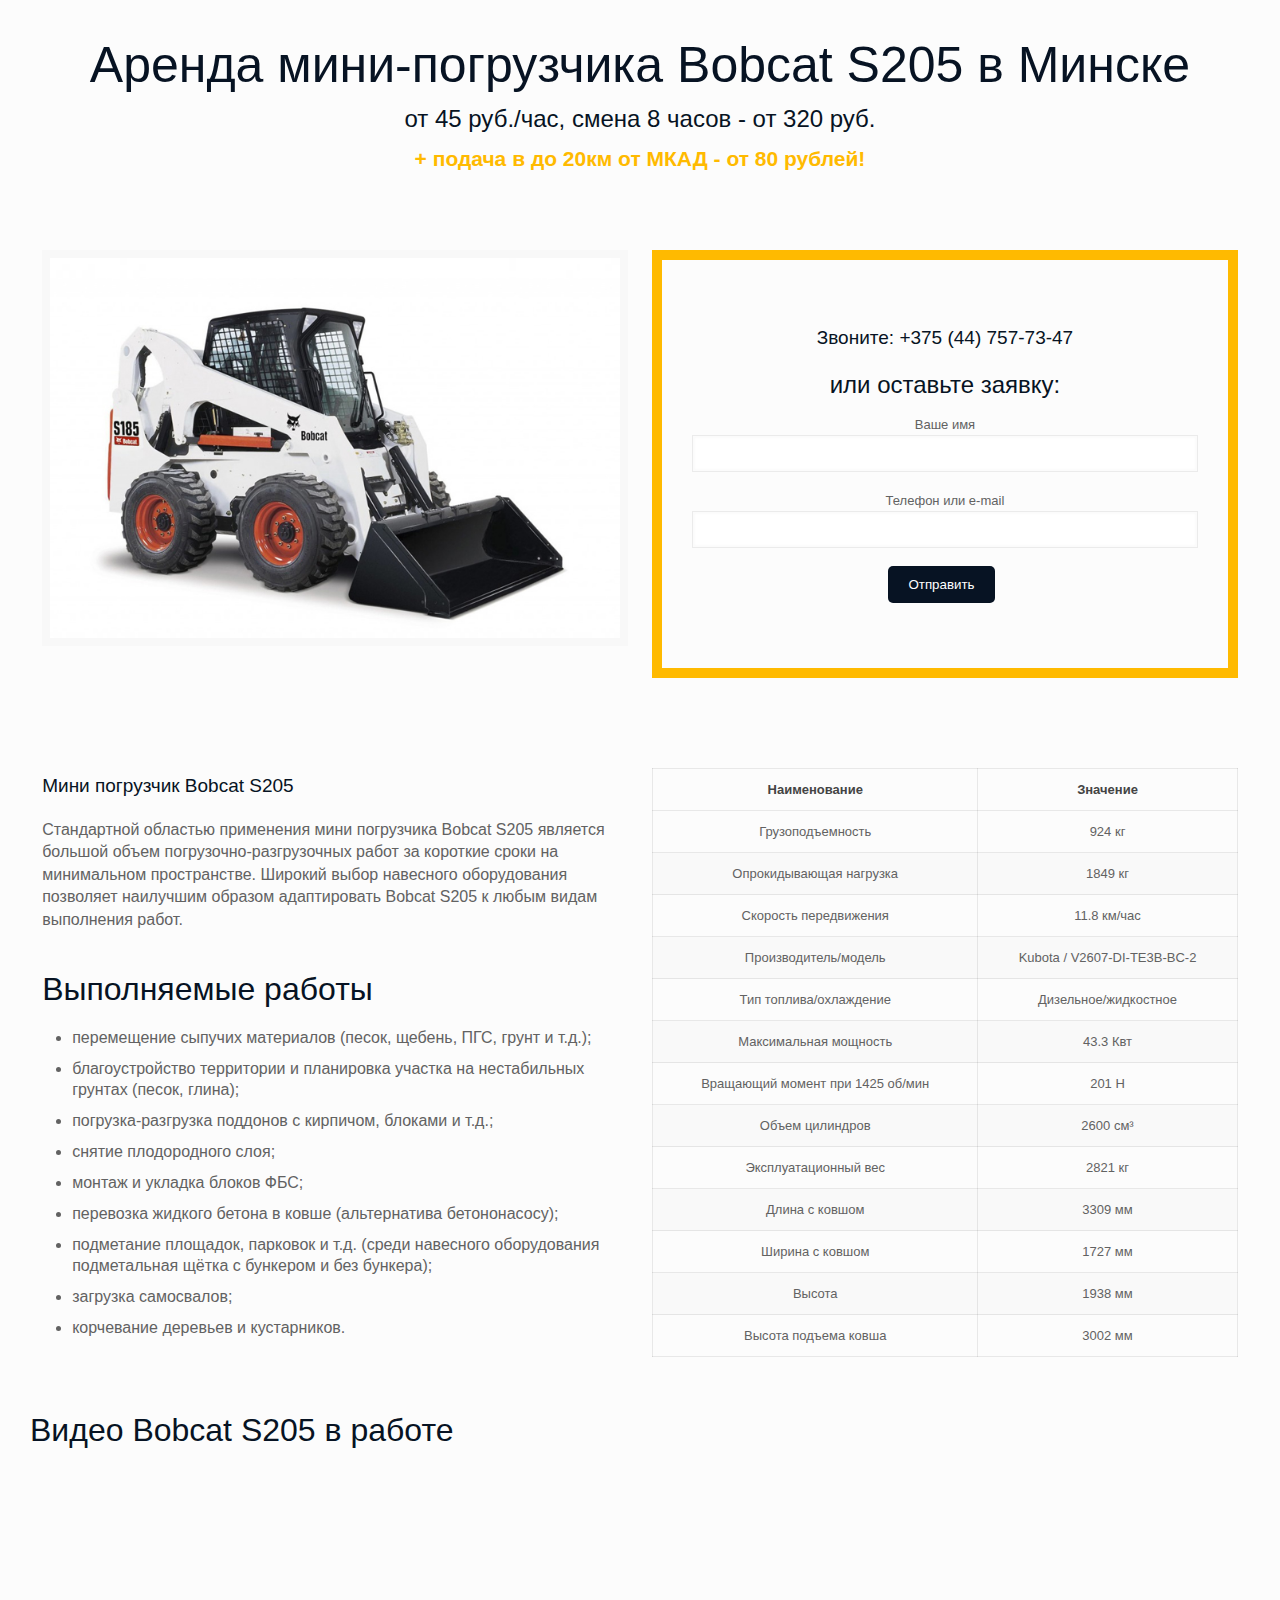
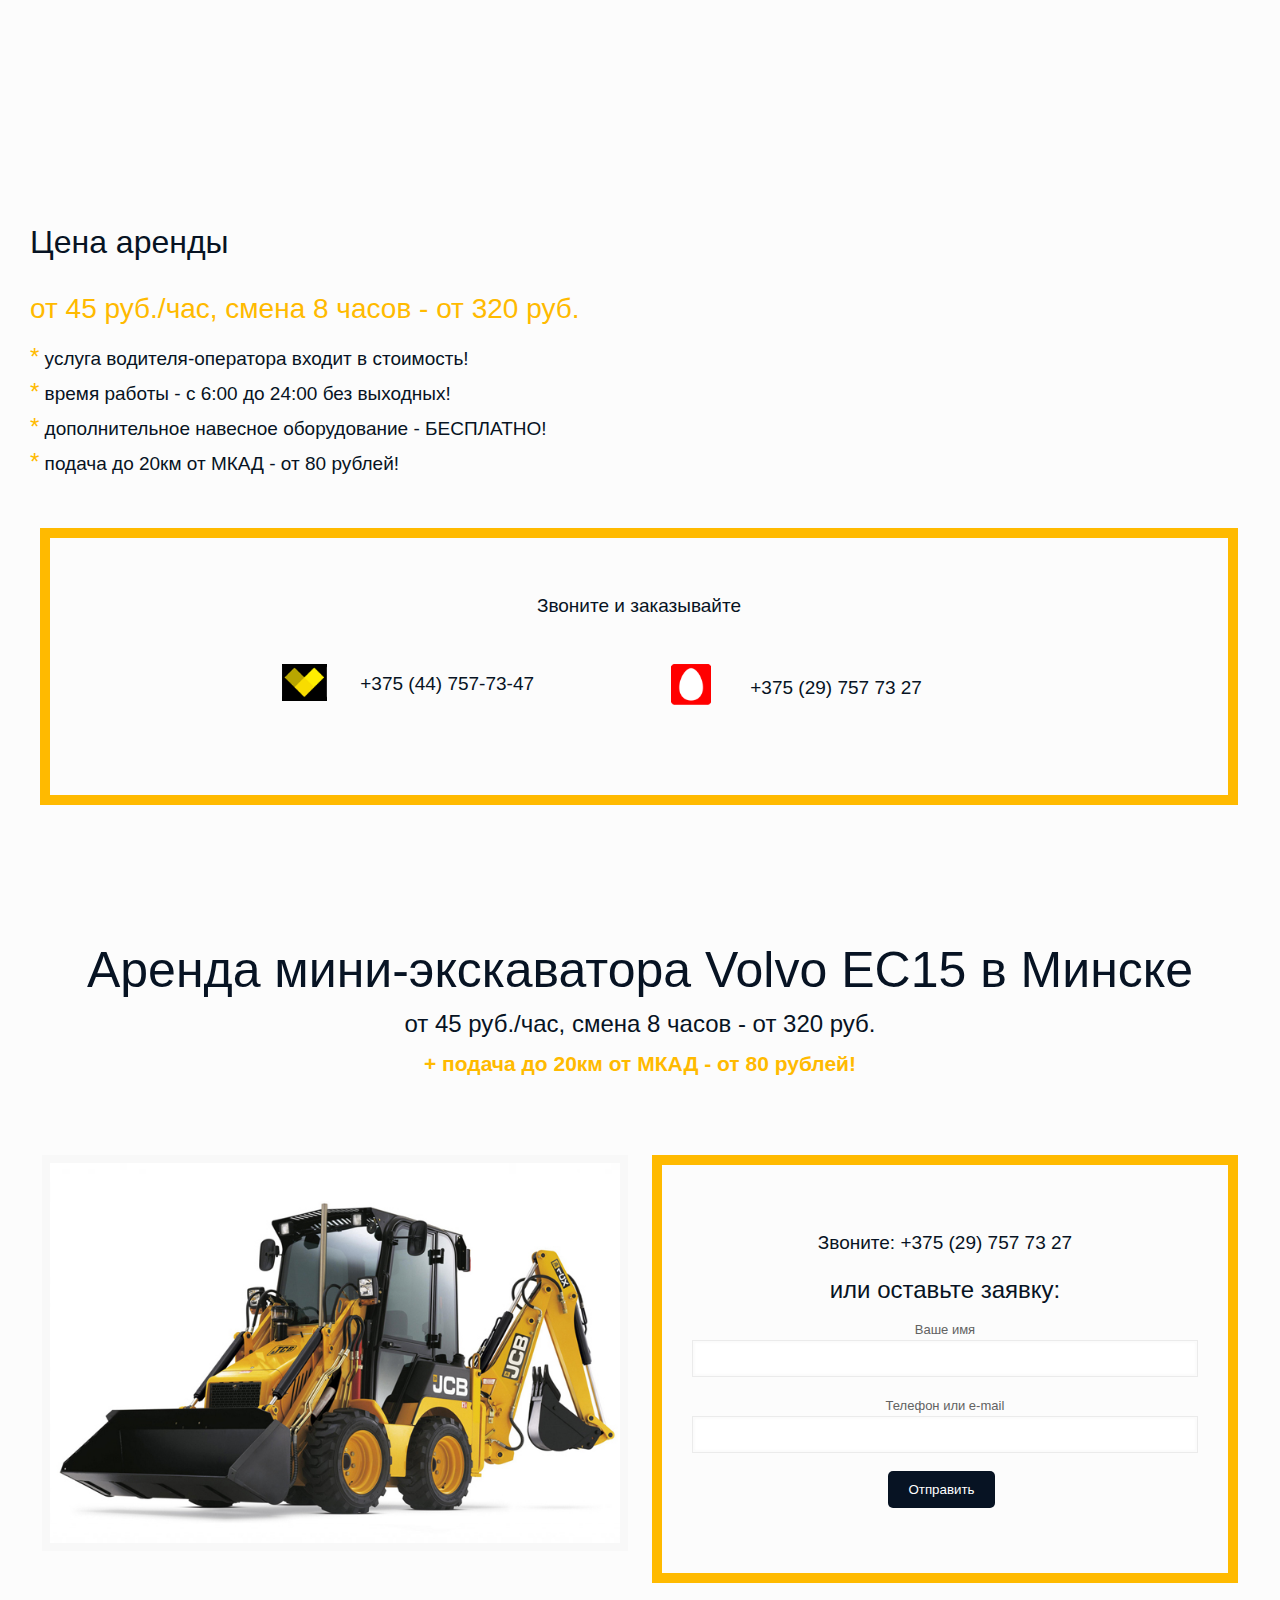
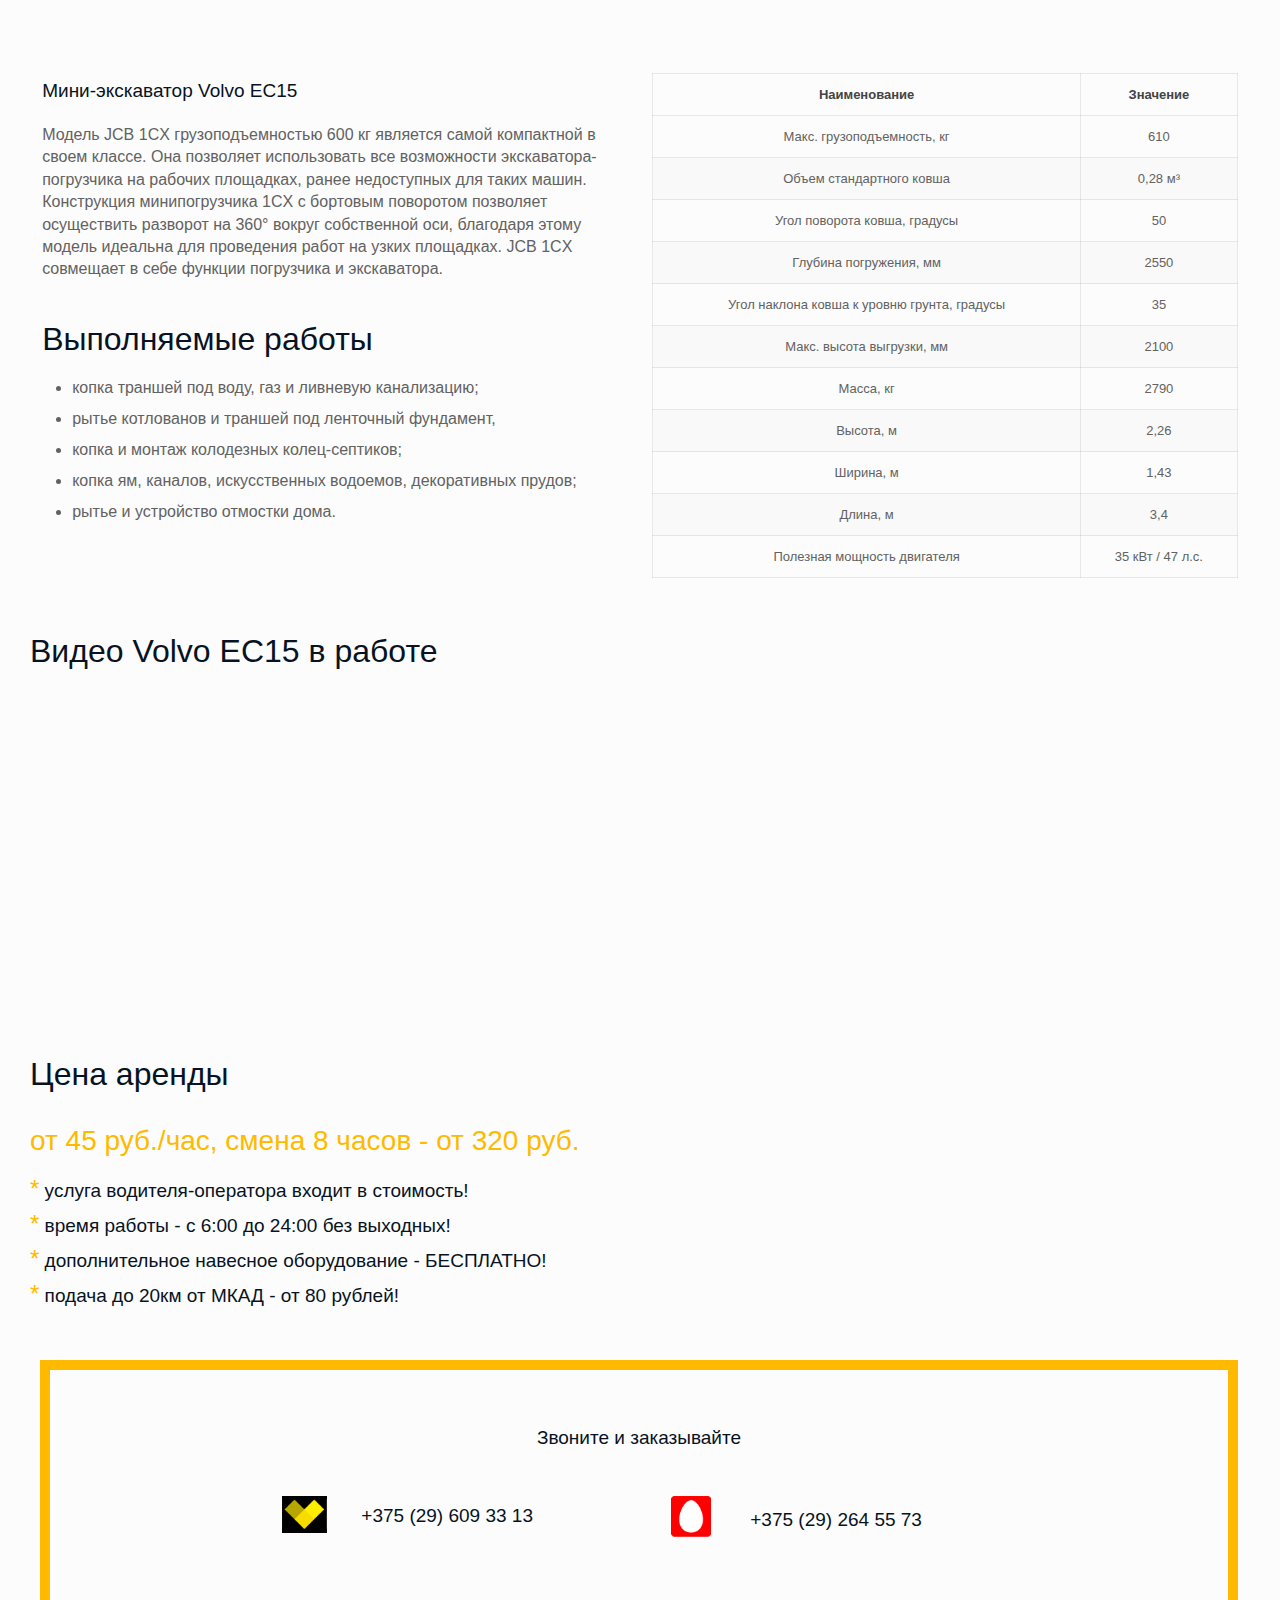
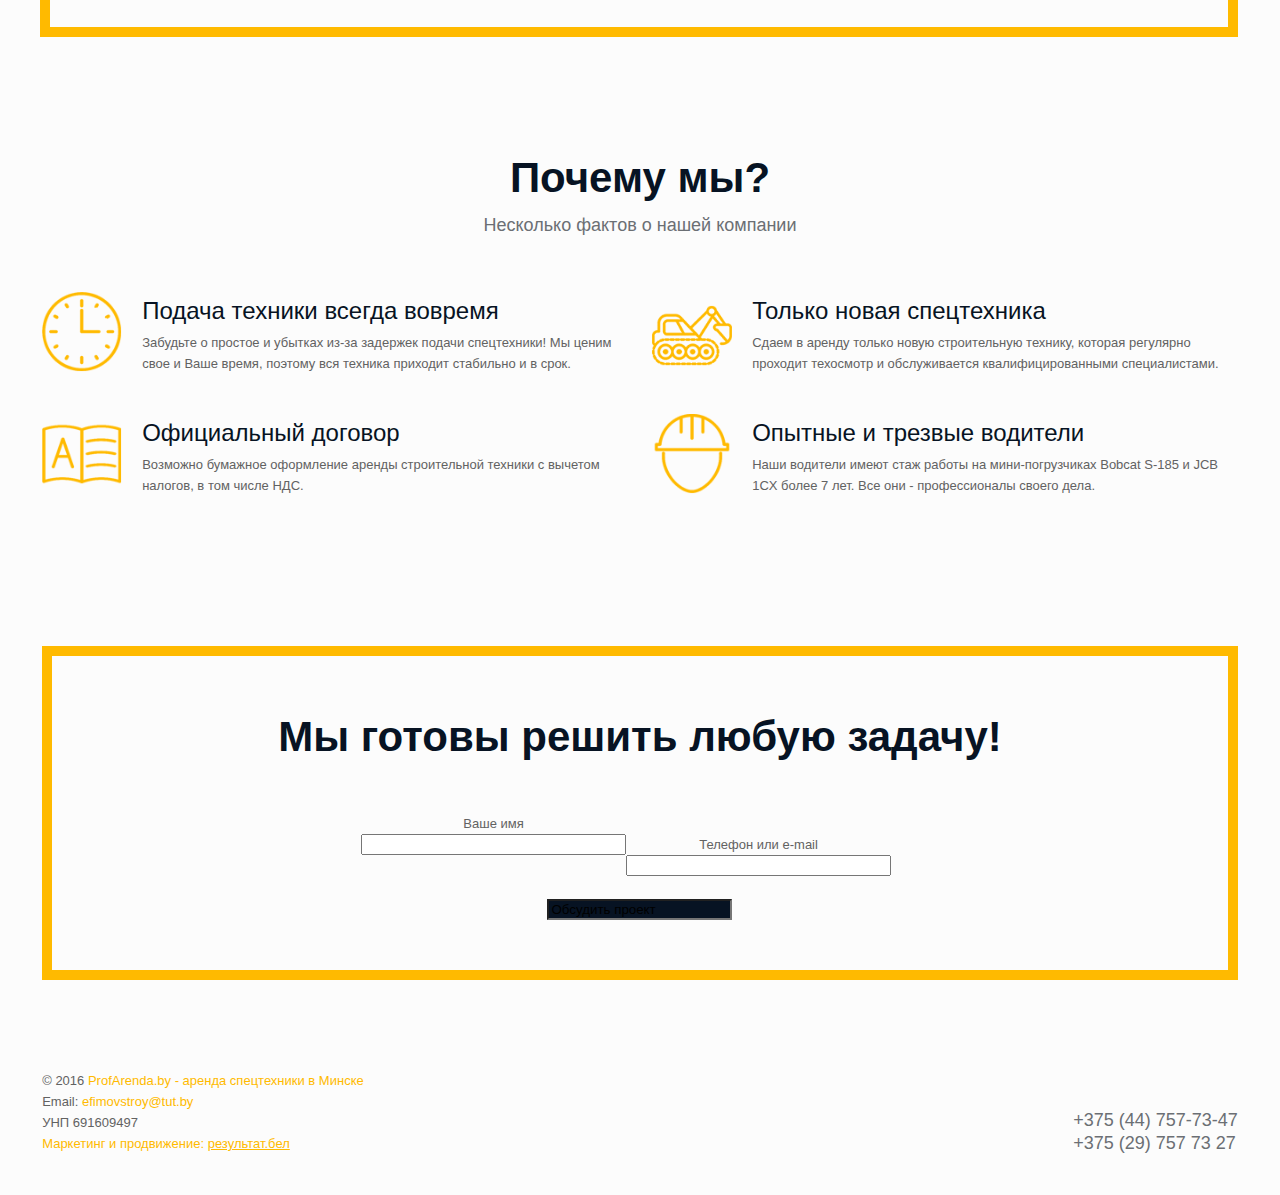
==== index.html @ 6dea36a4 "Upload from FTP and change content" ====
<!DOCTYPE html>
<html class="no-js" lang="ru-RU" itemscope="itemscope" itemtype="http://schema.org/WebPage">

<!-- head -->

<head>

	<!-- meta -->
	<meta charset="UTF-8" />
	<meta name="viewport" content="width=device-width, initial-scale=1, maximum-scale=1">
	<title>Аренда мини-погрузчика и экскаватора-погрузчика в Минске - Bobcat S205 и Volvo EC15 в аренду</title>

	<meta name="description" content="Минипогрузчик Bobcat S205 в аренду ✓ Цена: от 45 руб./час ✓ дополнительное навесное оборудование - Бесплатно. Мини-экскаватор Volvo EC15 в аренду ✓ Цена: от 45 руб./час ✓ подача до 20км от МКАД - от 80 рублей! Звоните и заказывайте! ☎ +375 (44) 757-73-47"
	/>

	<link rel="shortcut icon" href="favicon.ico" type="image/x-icon" />

	<style type="text/css">
		img.wp-smiley,
		img.emoji {
			display: inline !important;
			border: none !important;
			box-shadow: none !important;
			height: 1em !important;
			width: 1em !important;
			margin: 0 .07em !important;
			vertical-align: -0.1em !important;
			background: none !important;
			padding: 0 !important;
		}
	</style>
	<link rel='stylesheet' id='easy-modal-site-css' href="easy-modal-site.css-ver=0.1.css" type='text/css' media='all' />
	<link rel='stylesheet' id='layerslider-css' href="layerslider.css-ver=5.2.0.css" type='text/css' media='all' />
	<link rel='stylesheet' id='ls-google-fonts-css' href="css-family=Lato-100,300,regular,700,900-Open+Sans-300-Indie+Flower-regular-Oswald-300,regular,700&subset=latin.css"
	    type='text/css' media='all' />
	<link rel='stylesheet' id='contact-form-7-css' href="styles.css-ver=4.1.css" type='text/css' media='all' />
	<link rel='stylesheet' id='rs-plugin-settings-css' href="settings.css-ver=4.6.5.css" type='text/css' media='all' />
	<style id='rs-plugin-settings-inline-css' type='text/css'>
		.tp-caption a {
			color: #ffff00;
			text-shadow: none;
			-webkit-transition: all 0.2s ease-out;
			-moz-transition: all 0.2s ease-out;
			-o-transition: all 0.2s ease-out;
			-ms-transition: all 0.2s ease-out
		}

		.tp-caption a:hover {
			color: #ffa902
		}
	</style>
	<link rel='stylesheet' id='style-css' href="style.css-ver=9.4.css" type='text/css' media='all' />
	<link rel='stylesheet' id='mfn-base-css' href="base.css-ver=9.4.css" type='text/css' media='all' />
	<link rel='stylesheet' id='mfn-btn-css' href="buttons.css-ver=9.4.css" type='text/css' media='all' />
	<link rel='stylesheet' id='mfn-icons-css' href="mfn-icons.css-ver=9.4.css" type='text/css' media='all' />
	<link rel='stylesheet' id='mfn-grid-css' href="grid.css-ver=9.4.css" type='text/css' media='all' />
	<link rel='stylesheet' id='mfn-layout-css' href="layout.css-ver=9.4.css" type='text/css' media='all' />
	<link rel='stylesheet' id='mfn-shortcodes-css' href="shortcodes.css-ver=9.4.css" type='text/css' media='all' />
	<link rel='stylesheet' id='mfn-variables-css' href="variables.css-ver=9.4.css" type='text/css' media='all' />
	<link rel='stylesheet' id='mfn-style-simple-css' href="style-simple.css-ver=9.4.css" type='text/css' media='all' />
	<link rel='stylesheet' id='mfn-animations-css' href="animations.min.css-ver=9.4.css" type='text/css' media='all' />
	<link rel='stylesheet' id='mfn-colorpicker-css' href="colorpicker.css-ver=9.4.css" type='text/css' media='all' />
	<link rel='stylesheet' id='mfn-jquery-ui-css' href="jquery.ui.all.css-ver=9.4.css" type='text/css' media='all' />
	<link rel='stylesheet' id='mfn-jplayer-css' href="jplayer.blue.monday.css-ver=9.4.css" type='text/css' media='all' />
	<link rel='stylesheet' id='mfn-prettyPhoto-css' href="prettyPhoto.css-ver=9.4.css" type='text/css' media='all' />
	<link rel='stylesheet' id='mfn-responsive-1240-css' href="responsive-1240.css-ver=9.4.css" type='text/css' media='all' />
	<link rel='stylesheet' id='mfn-responsive-css' href="responsive.css-ver=9.4.css" type='text/css' media='all' />
	<link rel='stylesheet' id='mfn-style-colors-php-css' href="style-colors.php-ver=9.4.css" type='text/css' media='all' />
	<link rel='stylesheet' id='mfn-style-php-css' href="style.php-ver=9.4.css" type='text/css' media='all' />
	<link rel='stylesheet' id='Lato-css' href="css-family=Lato-100,300,400,400italic,500,700,900&ver=4.4.css" type='text/css'
	    media='all' />
	<link rel='stylesheet' id='Patua+One-css' href="css-family=Patua+One&ver=4.4.css" type='text/css' media='all' />
	<link rel='stylesheet' id='mfn-custom-css' href="custom.css-ver=9.4.css" type='text/css' media='all' />


	<style>
		h2 {
			font-weight: 900;
		}

		h3 {
			font-weight: 400;
			font-size: 19px
		}

		h4 {
			font-weight: 400;
		}

		h5 {
			font-weight: 300;
		}

		#Top_bar {
			top: 20px;
		}

		.header-overlay .overlay-menu-toggle {
			background: #dcdcdc;
			color: #071323;
			height: 45px;
			line-height: 45px;
			text-align: center;
			width: 45px;
			top: 25px;
		}

		/* Subheader */

		#Subheader {
			padding: 100px 0;
		}

		#Subheader .title {
			font-weight: 900;
		}

		/* Form */

		.wpcf7-submit {
			background-color: #071323 !important;
		}

		/* Contact icons */

		.contact_icons a {
			color: #aeaeae !important;
			font-size: 35px;
			line-height: 35px;
		}

		.contact_icons a:hover {
			color: #ffba00 !important;
		}

		/* Footer  */

		#Footer .widgets_wrapper {
			padding: 50px 0;
		}

		#Footer .footer_copy {
			border-top: 0;
		}

		#Footer .footer_copy .container {
			border-top: 1px solid #ffba00;
		}

		/* Footer links */

		ul.footer_links {
			font-size: 13px;
			margin-left: 7%;
		}

		ul.footer_links li {
			list-style-image: url("home_builder_footer_links.png");
			padding: 5px 0 5px 5px;
		}
	</style>

	<!-- Yandex.Metrika counter -->
	<script type="text/javascript">
		(function (d, w, c) {
			(w[c] = w[c] || []).push(function () {
				try {
					w.yaCounter37980170 = new Ya.Metrika({
						id: 37980170,
						clickmap: true,
						trackLinks: true,
						accurateTrackBounce: true,
						webvisor: true
					});
				} catch (e) {}
			});

			var n = d.getElementsByTagName("script")[0],
				s = d.createElement("script"),
				f = function () {
					n.parentNode.insertBefore(s, n);
				};
			s.type = "text/javascript";
			s.async = true;
			s.src = "https://mc.yandex.ru/metrika/watch.js";

			if (w.opera == "[object Opera]") {
				d.addEventListener("DOMContentLoaded", f, false);
			} else {
				f();
			}
		})(document, window, "yandex_metrika_callbacks");
	</script>
	<noscript>
		<div>
			<img src="https://mc.yandex.ru/watch/37980170" style="position:absolute; left:-9999px;" alt="" />
		</div>
	</noscript>
	<!-- /Yandex.Metrika counter -->
	<script>
		(function (i, s, o, g, r, a, m) {
			i['GoogleAnalyticsObject'] = r;
			i[r] = i[r] || function () {
				(i[r].q = i[r].q || []).push(arguments)
			}, i[r].l = 1 * new Date();
			a = s.createElement(o),
				m = s.getElementsByTagName(o)[0];
			a.async = 1;
			a.src = g;
			m.parentNode.insertBefore(a, m)
		})(window, document, 'script', 'https://www.google-analytics.com/analytics.js', 'ga');

		ga('create', 'UA-79425644-1', 'auto');
		ga('require', 'displayfeatures');
		ga('send', 'pageview');
	</script>
</head>

<!-- body -->

<body class="page page-id-103 page-child parent-pageid-98 page-template-default  color-custom style-default layout-full-width nice-scroll-on mobile-tb-left no-content-padding header-classic minimalist-header sticky-header sticky-white ab-hide subheader-both-center">

	<!-- mfn_hook_top -->
	<!-- mfn_hook_top -->


	<!-- #Wrapper -->
	<div id="Wrapper">



		<!-- #Header_bg -->
		<div id="Header_wrapper">

			<!-- #Header -->
			<header id="Header">



				<!-- .header_placeholder 4sticky  -->
				<div class="header_placeholder"></div>

				<div id="Top_bar">

					<div class="container">
						<div class="column one">

							<div class="top_bar_left clearfix loading">

								<!-- .logo -->
								<div class="logo">
								</div>



								<div class="secondary_menu_wrapper">
									<!-- #secondary-menu -->
								</div>

								<div class="banner_wrapper">
								</div>

								<div class="search_wrapper">

								</div>

							</div>

						</div>
					</div>
				</div>
		</div>
		</header>


	</div>

	<!-- mfn_hook_content_before -->
	<!-- mfn_hook_content_before -->
	<!-- #Content -->
	<div id="Content">
		<div class="content_wrapper clearfix">

			<!-- .sections_group -->
			<div class="sections_group">

				<div class="entry-content" itemprop="mainContentOfPage">
					<div class="section    " style="padding-top:40px; padding-bottom:50px; background-color:#FCFCFC">
						<div class="section_wrapper clearfix">
							<div class="items_group clearfix">
								<div class="column one column_column ">
									<div class="column_attr align_center animate" data-anim-type="fadeInDown" style="">
										<h1>Аренда мини-погрузчика Bobcat S205 в Минске</h1>

										<h4>от 45 руб./час, смена 8 часов - от 320 руб.</h4>
									</div>
								</div>


								<div class="column one column_fancy_heading ">
									<div class="fancy_heading fancy_heading_line">
										<div class="animate" data-anim-type="bounceIn" style="margin-top:-50px">
											<h2 class="title" style="font-size: 21px">+ подача в до 20км от МКАД - от 80 рублей!</h2>
										</div>
									</div>
								</div>


								<div class="column one-second column_image ">
									<div class="animate" data-anim-type="fadeInLeft">
										<div class="image_frame image_item no_link scale-with-grid aligncenter has_border">
											<div class="image_wrapper">
												<img class="scale-with-grid" src="bobkat.jpg" alt="" width="715" height="477" />
											</div>
										</div>
									</div>
								</div>
								<div class="column one-second column_column ">
									<div class="column_attr align_center animate" data-anim-type="fadeInRight" style="">
										<div style="border: 10px solid #ffba00; padding: 60px 30px 50px;">
											<h3>Звоните:
												<a href="tel:+375447577347">+375 (44) 757-73-47</a>
											</h3>
											<h4>или оставьте заявку:</h4>



											<div class="wpcf7" id="wpcf7-f57-p107-o1" lang="ru-RU" dir="ltr">
												<div class="screen-reader-response"></div>
												<form name="" action="form2.php" method="post" class="wpcf7-form" novalidate="novalidate">
													<p>Ваше имя
														<br />
														<span class="wpcf7-form-control-wrap your-name">
															<input type="text" name="contact_name" value="" size="40" class="wpcf7-form-control wpcf7-text wpcf7-validates-as-required"
															    aria-required="true" aria-invalid="false" />
														</span>
													</p>
													<p>Телефон или e-mail
														<br />
														<span class="wpcf7-form-control-wrap tel-email">
															<input type="text" name="contact_tel" value="" size="40" class="wpcf7-form-control wpcf7-text wpcf7-validates-as-required"
															    aria-required="true" aria-invalid="false" />
														</span>
													</p>
													<p>
														<input type="submit" value="Отправить" class="wpcf7-form-control wpcf7-submit" />
													</p>
													<div class="wpcf7-response-output wpcf7-display-none"></div>
												</form>
											</div>
										</div>
									</div>
								</div>
							</div>
						</div>
					</div>



					<div class="section    " style="padding-top:0px; padding-bottom:0px; background-color:">
						<div class="section_wrapper clearfix">
							<div class="items_group clearfix">

								<!--
<div class="column one column_fancy_heading "><div class="fancy_heading fancy_heading_line"><div class="animate" data-anim-type="bounceIn"><h2 class="title">+ дополнительное оборудование</h2></div></div>
</div><div class="column one-fourth column_icon_box "><div class="icon_box icon_position_top no_border"><div class="image_wrapper"><img src="snegometatel.png"  alt="" class="scale-with-grid" width="640" height="480"/></div><div class="desc_wrapper"></div></div>
</div><div class="column one-fourth column_icon_box "><div class="icon_box icon_position_top no_border"><div class="image_wrapper"><img src="paletnye_vily.png"  alt="" class="scale-with-grid" width="600" height="433"/></div><div class="desc_wrapper"></div></div>
</div><div class="column one-fourth column_icon_box "><div class="icon_box icon_position_top no_border"><div class="image_wrapper"><img src="izmelchitel_pney.png"  alt="" class="scale-with-grid" width="620" height="415"/></div><div class="desc_wrapper"></div></div>
</div><div class="column one-fourth column_icon_box "><div class="icon_box icon_position_top no_border"><div class="image_wrapper"><img src="bur_so_chnekom.png"  alt="" class="scale-with-grid" width="640" height="480"/></div><div class="desc_wrapper"></div></div>
</div>
-->

								<div class="column one-second column_column ">
									<div class="column_attr" style="">
										<h3>Мини погрузчик Bobcat S205</h3>

										<p style="color: #626262; font-size: 16px; line-height:140%">Стандартной областью применения мини погрузчика Bobcat S205 является большой объем погрузочно-разгрузочных работ
											за короткие сроки на минимальном пространстве. Широкий выбор навесного оборудования позволяет наилучшим образом
											адаптировать Bobcat S205 к любым видам выполнения работ. </p>



										<h3 style="margin: 40px 0px 20px 0px; font-size: 32px;">Выполняемые работы</h3>
										<ul style="color: #626262; font-size: 16px">
											<li>перемещение сыпучих материалов (песок, щебень, ПГС, грунт и т.д.);</li>
											<li>благоустройство территории и планировка участка на нестабильных грунтах (песок, глина);</li>
											<li>погрузка-разгрузка поддонов с кирпичом, блоками и т.д.;</li>
											<li>снятие плодородного слоя;</li>
											<li>монтаж и укладка блоков ФБС;</li>
											<li>перевозка жидкого бетона в ковше (альтернатива бетононасосу);</li>
											<li>подметание площадок, парковок и т.д. (среди навесного оборудования подметальная щётка с бункером и без бункера);</li>
											<li>загрузка самосвалов;</li>
											<li>корчевание деревьев и кустарников.</li>
										</ul>




									</div>
								</div>
								<div class="column one-second column_column ">
									<div class="column_attr" style="">


										<table border="0" style="width:100%">
											<thead>
												<tr>
													<th>Наименование</th>
													<th>Значение</th>
												</tr>
											</thead>
											<tbody>
												<tr>
													<td>Грузоподъемность</td>
													<td>924 кг</td>
												</tr>
												<tr>
													<td>Опрокидывающая нагрузка</td>
													<td>1849 кг</td>
												</tr>
												<tr>
													<td>Скорость передвижения</td>
													<td>11.8 км/час</td>
												</tr>

												<tr>
													<td>Производитель/модель</td>
													<td>Kubota / V2607-DI-TE3B-BC-2</td>
												</tr>
												<tr>
													<td>Тип топлива/охлаждение</td>
													<td>Дизельное/жидкостное</td>
												</tr>
												<tr>
													<td>Максимальная мощность</td>
													<td>43.3 Квт</td>
												</tr>
												<tr>
													<td>Вращающий момент при 1425 об/мин</td>
													<td>201 Н</td>
												</tr>
												<tr>
													<td>Объем цилиндров</td>
													<td>2600 см&sup3;</td>
												</tr>

												<tr>
													<td>Эксплуатационный вес</td>
													<td>2821 кг</td>
												</tr>

												<tr>
													<td>Длина с ковшом</td>
													<td>3309 мм</td>
												</tr>
												<tr>
													<td>Ширина с ковшом</td>
													<td>1727 мм</td>
												</tr>
												<tr>
													<td>Высота</td>
													<td>1938 мм</td>
												</tr>
												<tr>
													<td>Высота подъема ковша</td>
													<td>3002 мм</td>
												</tr>
											</tbody>
										</table>



									</div>
								</div>
							</div>
							<h3 style="margin: 0px 0px 15px 0px; font-size: 32px">Видео Bobcat S205 в работе</h3>
							<div style="float:left; margin-right: 40px">
								<iframe width="560" height="315" src="https://www.youtube.com/embed/YWFP5QPPVds" frameborder="0" allowfullscreen></iframe>
							</div>
							<div>
								<iframe width="560" height="315" src="https://www.youtube.com/embed/6wI4SPQDd0c" frameborder="0" allowfullscreen></iframe>
							</div>



							<h3 style="margin: 40px 0px 35px 0px; font-size: 32px">Цена аренды</h3>
							<h4 style="color: #FFBA00; font-size: 28px; margin: 5px 0px 20px 0px" ">от 45 руб./час, смена 8 часов - от 320 руб.</h4>

<h4 class="title " style="font-size: 19px; color: #071323; margin: 5px 0px 0px 0px "><span style="color: #FFBA00; font-size:
							    24px ">*</span> услуга водителя-оператора входит в стоимость!</h4>
<h4 class="title " style="font-size: 19px; color: #071323; margin: 5px 0px 0px 0px "><span style="color: #FFBA00; font-size:
							    24px ">*</span> время работы - с 6:00 до 24:00 без выходных!</h4>
<h4 class="title " style="font-size: 19px; color: #071323; margin: 5px 0px 0px 0px "><span style="color: #FFBA00; font-size:
							    24px ">*</span> дополнительное навесное оборудование - БЕСПЛАТНО!</h4>
<h4 class="title " style="font-size: 19px; color: #071323; margin: 5px 0px 50px 0px "><span style="color: #FFBA00; font-size:
							    24px ">*</span> подача до 20км от МКАД - от 80 рублей!</h4>


<div class="entry-content " itemprop="mainContentOfPage ">
<div class="section "  style="padding-top:0px; padding-bottom:0px; background-color: " >
<div class="section_wrapper clearfix ">
<div class="column one column_column "><div class="column_attr align_center "  style=" ">
<div style="border: 10px solid #ffba00; padding: 40px 10px 40px; 10px; margin: height: 100%; min-width: 210px; min-width:75%;
							    margin-left: -2px ">

<h3 style="margin: 10px 0px 40px 0px; ">Звоните и заказывайте</h3>
<div style="float: left; width: 48%; min-width: 250px; height:90px; text-align: center; ">

<div style="float: left; min-width: 65px; width: 40%; text-align:right ">&nbsp;</div>
<div style="float: left; min-width: 224px; width: 49%; text-align: center; padding-right:10% ">
<img style="display:block " src="velcom.png " width="45 " height="46 " alt=" ">
<div style="font-size:100 %;margin-top:-35px; margin-left:21% "><h3>+375 (44) 757-73-47</h3></div>
<!--
<h3 style="margin: 5px 0px 0px 0px "><a href="tel:+375(44)7577347">+375 (44) 757-73-47</a></h3>--></div></div>

<div style="float: left; width: 48%; min-width: 250px; height:90px; text-align: center; ">
<div style="float: left; min-width: 15px; width: 10%; text-align:center; ">&nbsp;</div>
<div style="float: left; min-width: 224px; width: 49%; padding-right:10% ";">
								<img style="display:block" src="mts.png" width="40" height="42" alt="">
								<div style="font-size:100%;margin-top:-35px; margin-left:21%">
									<h3>+375 (29) 757 73 27</h3>
								</div>
						</div>
					</div>
					<div style="height:1px; width:100%; clear:both;">






					</div>
				</div>
			</div>
		</div>
	</div>
	</div>
	</div>







	<a name="JCB"></a>
	<!-- .sections_group -->
	<div class="sections_group">

		<div class="entry-content" itemprop="mainContentOfPage">
			<div class="section    " style="padding-top:100px; padding-bottom:50px; background-color:#FCFCFC">
				<div class="section_wrapper clearfix">
					<div class="items_group clearfix">
						<div class="column one column_column ">
							<div class="column_attr align_center animate" data-anim-type="fadeInDown" style="">
								<h1>Аренда мини-экскаватора Volvo EC15 в Минске</h1>

								<h4>от 45 руб./час, смена 8 часов - от 320 руб.</h4>
							</div>
						</div>

						<div class="column one column_fancy_heading ">
							<div class="fancy_heading fancy_heading_line">
								<div class="animate" data-anim-type="bounceIn" style="margin-top:-50px">
									<h2 class="title" style="font-size: 21px">+ подача до 20км от МКАД - от 80 рублей!</h2>
								</div>
							</div>
						</div>

						<div class="column one-second column_image ">
							<div class="animate" data-anim-type="fadeInLeft">
								<div class="image_frame image_item no_link scale-with-grid aligncenter has_border">
									<div class="image_wrapper">
										<img class="scale-with-grid" src="jcb-1cx.jpg" alt="" width="715" height="477" />
									</div>
								</div>
							</div>
						</div>
						<div class="column one-second column_column ">
							<div class="column_attr align_center animate" data-anim-type="fadeInRight" style="">
								<div style="border: 10px solid #ffba00; padding: 60px 30px 50px;">
									<h3>Звоните:
										<a href="tel:+375297577327">+375 (29) 757 73 27</a>
									</h3>
									<h4>или оставьте заявку:</h4>

									<div class="wpcf7" id="wpcf7-f57-p107-o1" lang="ru-RU" dir="ltr">
										<div class="screen-reader-response"></div>
										<form name="" action="form2.php" method="post" class="wpcf7-form" novalidate="novalidate">
											<p>Ваше имя
												<br />
												<span class="wpcf7-form-control-wrap your-name">
													<input type="text" name="contact_name" value="" size="40" class="wpcf7-form-control wpcf7-text wpcf7-validates-as-required"
													    aria-required="true" aria-invalid="false" />
												</span>
											</p>
											<p>Телефон или e-mail
												<br />
												<span class="wpcf7-form-control-wrap tel-email">
													<input type="text" name="contact_tel" value="" size="40" class="wpcf7-form-control wpcf7-text wpcf7-validates-as-required"
													    aria-required="true" aria-invalid="false" />
												</span>
											</p>
											<p>
												<input type="submit" value="Отправить" class="wpcf7-form-control wpcf7-submit" />
											</p>
											<div class="wpcf7-response-output wpcf7-display-none"></div>
										</form>
									</div>
								</div>
							</div>
						</div>
					</div>
				</div>
			</div>



			<div class="section    " style="padding-top:0px; padding-bottom:0px; background-color:">
				<div class="section_wrapper clearfix">
					<div class="items_group clearfix">

						<!--
<div class="column one column_fancy_heading "><div class="fancy_heading fancy_heading_line"><div class="animate" data-anim-type="bounceIn"><h2 class="title">+ дополнительное оборудование</h2></div></div>
</div><div class="column one-fourth column_icon_box "><div class="icon_box icon_position_top no_border"><div class="image_wrapper"><img src="snegometatel.png"  alt="" class="scale-with-grid" width="640" height="480"/></div><div class="desc_wrapper"></div></div>
</div><div class="column one-fourth column_icon_box "><div class="icon_box icon_position_top no_border"><div class="image_wrapper"><img src="paletnye_vily.png"  alt="" class="scale-with-grid" width="600" height="433"/></div><div class="desc_wrapper"></div></div>
</div><div class="column one-fourth column_icon_box "><div class="icon_box icon_position_top no_border"><div class="image_wrapper"><img src="izmelchitel_pney.png"  alt="" class="scale-with-grid" width="620" height="415"/></div><div class="desc_wrapper"></div></div>
</div><div class="column one-fourth column_icon_box "><div class="icon_box icon_position_top no_border"><div class="image_wrapper"><img src="bur_so_chnekom.png"  alt="" class="scale-with-grid" width="640" height="480"/></div><div class="desc_wrapper"></div></div>
-->

					</div>
					<div class="column one-second column_column ">
						<div class="column_attr" style="">
							<h3>Мини-экскаватор Volvo EC15</h3>

							<p style="color: #626262; font-size: 16px; line-height:140%">Модель JCB 1CX грузоподъемностью 600 кг является самой компактной в своем классе. Она позволяет использовать все возможности
								экскаватора-погрузчика на рабочих площадках, ранее недоступных для таких машин. Конструкция минипогрузчика 1CX с
								бортовым поворотом позволяет осуществить разворот на 360° вокруг собственной оси, благодаря этому модель идеальна
								для проведения работ на узких площадках. JCB 1CX совмещает в себе функции погрузчика и экскаватора.</p>

							<h3 style="margin: 40px 0px 20px 0px; font-size: 32px;">Выполняемые работы</h3>
							<ul style="color: #626262; font-size: 16px">
								<li>копка траншей под воду, газ и ливневую канализацию;</li>
								<li>рытье котлованов и траншей под ленточный фундамент,</li>
								<li>копка и монтаж колодезных колец-септиков;</li>
								<li>копка ям, каналов, искусственных водоемов, декоративных прудов;</li>
								<li>рытье и устройство отмостки дома.</li>
							</ul>

						</div>
					</div>
					<div class="column one-second column_column ">
						<div class="column_attr" style="">


							<table class="table">
								<thead>
									<tr>
										<th>Наименование</th>
										<th>Значение</th>
									</tr>
								</thead>
								<tbody>
									<tr>
										<td>Макс. грузоподъемность, кг</td>
										<td>610</td>
									</tr>
									<tr>
										<td>Объем стандартного ковша</td>
										<td>0,28 м&sup3;</td>
									</tr>
									<tr>
										<td>Угол поворота ковша, градусы</td>
										<td>50</td>
									</tr>
									<tr>
										<td>Глубина погружения, мм</td>
										<td>2550</td>
									</tr>
									<tr>
										<td>Угол наклона ковша к уровню грунта, градусы</td>
										<td>35</td>
									</tr>
									<tr>
										<td>Макс. высота выгрузки, мм</td>
										<td>2100</td>
									</tr>

									<tr>
										<td>Масса, кг</td>
										<td>2790</td>
									</tr>
									<tr>
										<td>Высота, м</td>
										<td>2,26</td>
									</tr>
									<tr>
										<td>Ширина, м</td>
										<td>1,43</td>
									</tr>
									<tr>
										<td>Длина, м</td>
										<td>3,4</td>
									</tr>
									<tr>
										<td>Полезная мощность двигателя</td>
										<td>35 кВт / 47 л.с.</td>
									</tr>
								</tbody>
							</table>




						</div>
					</div>
					<h3 style="margin: 0px 0px 15px 0px; font-size: 32px">Видео Volvo EC15 в работе</h3>
					<div style="float:left; margin-right: 40px">
						<iframe width="580" height="326" src="https://www.youtube.com/embed/XwtrowH8LJI?rel=0" frameborder="0" allowfullscreen></iframe>
					</div>
					<div>
						<iframe width="580" height="326" src="https://www.youtube.com/embed/op0Rfijj6uw?rel=0" frameborder="0" allowfullscreen></iframe>
					</div>


					<h3 style="margin: 40px 0px 35px 0px; font-size: 32px">Цена аренды</h3>
					<h4 style="color: #FFBA00; font-size: 28px; margin: 5px 0px 20px 0px">от 45 руб./час, смена 8 часов - от 320 руб.</h4>

					<h4 class="title " style="font-size: 19px; color: #071323; margin: 5px 0px 0px 0px ">
						<span style="color: #FFBA00; font-size:
					    24px ">*</span> услуга водителя-оператора входит в стоимость!</h4>
					<h4 class="title " style="font-size: 19px; color: #071323; margin: 5px 0px 0px 0px ">
						<span style="color: #FFBA00; font-size:
					    24px ">*</span> время работы - с 6:00 до 24:00 без выходных!</h4>
					<h4 class="title " style="font-size: 19px; color: #071323; margin: 5px 0px 0px 0px ">
						<span style="color: #FFBA00; font-size:
					    24px ">*</span> дополнительное навесное оборудование - БЕСПЛАТНО!</h4>
					<h4 class="title " style="font-size: 19px; color: #071323; margin: 5px 0px 50px 0px ">
						<span style="color: #FFBA00; font-size:
					    24px ">*</span> подача до 20км от МКАД - от 80 рублей!</h4>


					<div class="entry-content " itemprop="mainContentOfPage">
						<div class="section " style="padding-top:0px; padding-bottom:0px; background-color: ">
							<div class="section_wrapper clearfix ">
								<div class="column one column_column ">
									<div class="column_attr align_center " style=" ">
										<div style="border: 10px solid #ffba00; padding: 40px 10px 40px; 10px; margin: height: 100%; min-width: 210px; min-width:75%; margin-left: -2px ">

											<h3 style="margin: 10px 0px 40px 0px; ">Звоните и заказывайте</h3>
											<div style="float: left; width: 48%; min-width: 250px; height:90px; text-align: center; ">

												<div style="float: left; min-width: 65px; width: 40%; text-align:right ">&nbsp;</div>
												<div style="float: left; min-width: 224px; width: 49%; text-align: center; padding-right:10% ">
													<img style="display:block " src="velcom.png " width="45 " height="46 " alt=" ">
													<div style="font-size:100 %;margin-top:-35px; margin-left:21% ">
														<h3>+375&nbsp;(29)&nbsp;609 33 13</h3>
													</div>
												</div>
											</div>

											<div style="float: left; width: 48%; min-width: 250px; height:90px; text-align: center; ">
												<div style="float: left; min-width: 15px; width: 10%; text-align:center;">&nbsp;</div>
												<div style="float: left; min-width: 224px; width: 49%; padding-right:10% " ; ">
						<img style="display:block " src="mts.png " width="40 " height="42 " alt=" ">
						<div style="font-size:100%;margin-top:-35px; margin-left:21% ">
							<h3>+375&nbsp;(29)&nbsp;264 55 73</h3>
						</div>
						<!--
<h3 style="margin: 5px 0px 0px 0px "><a href="tel:+375292645573 "></a></h3>-->
				</div>
			</div>
			<div style="height:1px; width:100%; clear:both; ">






			</div>
		</div>
	</div>
	</div>
	</div>
	</div>
	</div>








	<div class="section " style="padding-top:20px; padding-bottom:50px; background-color: ">
		<div class="section_wrapper clearfix ">
			<div class="items_group clearfix ">
				<div class="column one column_column ">
					<div class="column_attr align_center " style="margin-top: 60px ">
						<h2>Почему мы?</h2>
						<h5>Несколько фактов о нашей компании</h5>
					</div>
				</div>
				<div class="column one-second column_list ">
					<div class="list_item lists_2 clearfix ">
						<div class="list_left list_image ">
							<img src="home_builder_iconbox_1.png " alt="Подача техники всегда вовремя " class="scale-with-grid " width="90
												    " height="90 "
							/>
						</div>
						<div class="list_right ">
							<h4>Подача техники всегда вовремя</h4>
							<div class="desc ">Забудьте о простое и убытках из-за задержек подачи спецтехники! Мы ценим свое и Ваше время, поэтому вся техника приходит
								стабильно и в срок.</div>
						</div>
					</div>
				</div>
				<div class="column one-second column_list ">
					<div class="list_item lists_2 clearfix ">
						<div class="list_left list_image ">
							<img src="home_builder_offer3.png " alt="Только новая спецтехника " class="scale-with-grid " width="102
												    " height="87 " />
						</div>
						<div class="list_right ">
							<h4>Только новая спецтехника</h4>
							<div class="desc ">Сдаем в аренду только новую строительную технику, которая регулярно проходит техосмотр и обслуживается квалифицированными
								специалистами.</div>
						</div>
					</div>
				</div>
				<div class="column one-second column_list ">
					<div class="list_item lists_2 clearfix ">
						<div class="list_left list_image ">
							<img src="home_builder_iconbox_3.png " alt="Работаем по договору и вычитаем НДС " class="scale-with-grid
												    " width="90 "
							    height="90 " />
						</div>
						<div class="list_right ">
							<h4>Официальный договор</h4>
							<div class="desc ">Возможно бумажное оформление аренды строительной техники с вычетом налогов, в том числе НДС.</div>
						</div>
					</div>
				</div>
				<div class="column one-second column_list ">
					<div class="list_item lists_2 clearfix ">
						<div class="list_left list_image ">
							<img src="home_builder_iconbox_4.png " alt="Профессиональные водители " class="scale-with-grid " width="90
												    " height="90 "
							/>
						</div>
						<div class="list_right ">
							<h4>Опытные и трезвые водители</h4>
							<div class="desc ">Наши водители имеют стаж работы на мини-погрузчиках Bobcat S-185 и JCB 1CX более 7 лет. Все они - профессионалы своего
								дела.</div>
						</div>
					</div>
				</div>
			</div>
		</div>
	</div>
	<div class="section " style="padding-top:60px; padding-bottom:50px; background-color: ">
		<div class="section_wrapper clearfix ">
			<div class="items_group clearfix ">



				<div class="column one column_column ">
					<div class="column_attr align_center " style=" ">

						<div style="border: 10px solid #ffba00; padding: 60px 30px 50px; ">

							<h2>Мы готовы решить любую задачу!</h2>
							<hr class="no_line " style="margin: 0 auto 40px; " />


							<form name=" " action="form2.php " method="post " class="wpcf7-form " novalidate="novalidate ">
								<div style="margin:0 25% 0 25%; width:50% ">


									<div style="float:left; margin: 0 0 0 0 ">Ваше имя
										<br />
										<span class=" ">
											<input type="text " name="contact_name " value=" " size="30 " />
										</span>
									</div>
									<div style="float:left; margin-left:40px ">&nbsp;</div>
									<div style="float:left ">Телефон или e-mail
										<br />
										<span class="wpcf7-form-control-wrap tel-email ">
											<input type="text " name="contact_tel " value=" " size="30 " class="wpcf7-form-control wpcf7-text wpcf7-validates-as-required "
											    aria-required="true " aria-invalid="false " />
										</span>
									</div>

									<br style="clear: both " />
									<div style="margin:20px 25% 0 25%; width:50% ">
										<input type="submit " value="Обсудить проект " class="wpcf7-form-control wpcf7-submit " />
									</div>

								</div>
								<div class="wpcf7-response-output wpcf7-display-none "></div>
							</form>


							<!--
<a class="button button_large button_js " href="/ "    style=" background-color:#071323 !important; color:#ffffff;
												    "  ><span class="button_label ">Обсудим проект?</span></a> -->
						</div>

					</div>
				</div>
			</div>
		</div>
	</div>
	<div class="section the_content no_content ">
		<div class="section_wrapper ">
			<div class="the_content_wrapper "></div>
		</div>
	</div>
	</div>


	</div>

	<!-- .four-columns - sidebar -->

	</div>
	</div>


	<!-- mfn_hook_content_after -->
	<!-- mfn_hook_content_after -->
	<!-- #Footer -->
	<footer id="Footer " class="clearfix ">



		<div class="footer_copy ">
			<div class="container ">
				<div class="column one ">



					<!-- Copyrights -->
					<div>&copy; 2016
						<a href="http://profarenda.by/ ">ProfArenda.by - аренда спецтехники в Минске</a>
						<br /> Email:
						<a href="mailto:efimovstroy@tut.by ">efimovstroy@tut.by</a>
						<br /> УНП 691609497
						<br />
						<a style="cursor: default; text-decoration:none " target="_blank " href="http://результат.бел ">Маркетинг и продвижение:</a>
						<a style="text-decoration:underline " target="_blank " href="http://результат.бел ">результат.бел</a>
					</div>
					<div style="float:right; margin-top:-50px">
						<h5 style="margin: 5px 0px 0px 0px;">
							<a style="color: #6B6F74" href="tel:+375447577347">+375 (44) 757-73-47</a>
							<br />
							<a style="color: #6B6F74;" href="tel:+375297577327">+375 (29) 757 73 27</a>
						</h5>
					</div>

				</div>
			</div>
		</div>

	</footer>

	</div>




</body>

</html>
---- easy-modal-site.css-ver=0.1.css ----
.emodal, .emodal:before, .emodal:after {
	-moz-box-sizing: border-box;
}
.emodal-overlay {
	position:fixed;
	display:none;
	width:100%;
	height:100%;
	top:0;
	left:0;
	z-index:998!important;
}

.emodal {
	top:100px;
	visibility: hidden;
	position: absolute;
	display:none;
	z-index: 999!important;
}

.emodal > .emodal-close {
	text-decoration:none;
	text-align:center;
    line-height: 1;
	position: absolute;
	font-weight: bold;
	cursor: pointer;
	min-width: 1em;
}

.emodal.responsive {
	left: 50%;
	margin-left: -40%;
	width: 80%;
	height: auto;
	overflow:visible;
}

@media only screen and (min-width: 768px){
.emodal.nano {
	margin-left: -10%;
	width: 20%;
}
.emodal.tiny {
	margin-left: -15%;
	width: 30%;
}
.emodal.small {
	margin-left: -20%;
	width: 40%;
}
.emodal.medium {
	margin-left: -30%;
	width: 60%;
}
.emodal.large {
	margin-left: -35%;
	width: 70%;
}
.emodal.xlarge {
	margin-left: -47.5%;
	width: 95%;
}
}


.emodal.fixed {
	position:fixed;
}
.emodal.custom-position {
	left: auto;
	top: auto;
	margin-left: inherit;
}

.emodal .emodal-content :last-child {
	margin-bottom:0;
}
---- layerslider.css-ver=5.2.0.css ----
/*
	* Style settings of LayerSlider
	*
	* (c) 2011-2013 George Krupa, John Gera & Kreatura Media
	*
	* Plugin web:			http://kreaturamedia.com/
	* Licenses: 			http://codecanyon.net/licenses/
*/



/* Global settings */

.ls-container {
	visibility: hidden;
	position: relative;
}

.ls-lt-container {
	position: absolute;
}

.ls-lt-container,
.ls-lt-container * {
	text-align: left !important;
	direction: ltr !important;
}

.ls-container-fullscreen {
	margin: 0 auto !important;
	padding: 2% !important;
	background: black !important;
	border-radius: 0 !important;
	-moz-border-radius: 0 !important;
	-webkit-border-radius: 0 !important;
	border: none !important;
}

.ls-container-fullscreen .ls-thumbnail-wrapper,
.ls-container-fullscreen .ls-fullscreen,
.ls-container-fullscreen .ls-shadow {
	display: none !important;
}

.ls-overflow-hidden {
	overflow: hidden;
}

.ls-inner {
	position: relative;
	background-position: center center;
	z-index: 2;
}

.ls-loading-container {
	position: absolute !important;
	display: none;
	z-index: 3 !important;
	left: 50% !important;
	top: 50% !important;
}

.ls-loading-indicator {
	margin: 0 auto;
}

.ls-inner,
.ls-slide {
	width: 100%;
	height: 100%;
}

.ls-slide,
.ls-layer {
	position: absolute;
	display: none;
	background-position: center center;
	overflow: hidden;
}

.ls-active,
.ls-animating {
	display: block !important;
}

.ls-slide > * {
	position: absolute;
	line-height: normal;
	margin: 0;
	left: 0;
	top: 0;
}

.ls-slide .ls-bg {
	left: 0px;
	top: 0px;
	transform: none !important;
	-o-transform: none !important;
	-ms-transform: none !important;
	-moz-transform: none !important;
	-webkit-transform: none !important;
}

.ls-yourlogo {
	position: absolute;
	z-index: 99;
}



/* Timers */

.ls-bar-timer {
	position: absolute;
	width: 0;
	height: 2px;
	background: white;
	border-bottom: 2px solid #555;
	opacity: .55;
	filter: alpha(opacity=55);
	z-index: 4;
	top: 0;
}

.ls-circle-timer {
	width: 16px;
	height: 16px;
	position: absolute;
	right: 10px;
	top: 10px;
	z-index: 4;
	opacity: .65;
	filter: alpha(opacity=65);
	display: none;
}

.ls-ct-half {
	background: white;
}

.ls-ct-center {
	background: #444;
}

.ls-ct-left,
.ls-ct-right {
	width: 50%;
	height: 100%;
	overflow: hidden;
}

.ls-ct-left,
.ls-ct-right {
	float: left;
	position: relative;
}

.ls-ct-rotate {
	width: 200%;
	height: 100%;
	position: absolute;
	top: 0;
}

.ls-ct-left .ls-ct-rotate,
.ls-ct-right .ls-ct-hider,
.ls-ct-right .ls-ct-half {
	left: 0;
}

.ls-ct-right .ls-ct-rotate,
.ls-ct-left .ls-ct-hider,
.ls-ct-left .ls-ct-half {
	right: 0;
}

.ls-ct-hider,
.ls-ct-half {
	position: absolute;
	top: 0;
}

.ls-ct-hider {
	width: 50%;
	height: 100%;
	overflow: hidden;
}

.ls-ct-half {
	width: 200%;
	height: 100%;
}

.ls-ct-center {
	width: 50%;
	height: 50%;
	left: 25%;
	top: 25%;
	position: absolute;
}

.ls-ct-half,
.ls-ct-center {
	border-radius: 100px;
	-moz-border-radius: 100px;
	-webkit-border-radius: 100px;
}



/* Navigation */

.ls-bottom-nav-wrapper {
	height: 0;
}

.ls-bottom-slidebuttons {
	text-align: left;
}

.ls-bottom-nav-wrapper,
.ls-below-thumbnails {
	z-index: 2;
	height: 0;
	position: relative;
	text-align: center;
	margin: 0 auto;
}

.ls-below-thumbnails {
	display: none;
	z-index: 6;
}

.ls-bottom-nav-wrapper a,
.ls-nav-prev,
.ls-nav-next {
	outline: none;
}

* .ls-bottom-nav-wrapper *,
* .ls-bottom-nav-wrapper span * {
	direction: ltr !important;
}

.ls-bottom-slidebuttons {
	position: relative;
	z-index: 1000;
}

.ls-bottom-slidebuttons,
.ls-nav-start,
.ls-nav-stop,
.ls-nav-sides {
	position: relative;
}

.ls-nothumb {
	text-align: center !important;
}

.ls-link {
	position: absolute;
	width: 100% !important;
	height: 100% !important;
	left: 0 !important;
	top: 0 !important;
	background-image: url(blank.gif)/*tpa=http://9240099.ru/wp-content/plugins/LayerSlider/static/css/blank.gif*/;
}

.ls-slide > a > * {
	background-image: url(blank.gif)/*tpa=http://9240099.ru/wp-content/plugins/LayerSlider/static/css/blank.gif*/;
}



/* Embedded videos */

.ls-vpcontainer {
	width: 100%;
	height: 100%;
	position: absolute;
	left: 0;
	top: 0;
}

.ls-videopreview {
	width : 100%;
	height : 100%;
	position : absolute;
	left : 0;
	top : 0;
	cursor : pointer;
}

.ls-playvideo {
	position: absolute;
	left: 50%;
	top: 50%;
	cursor: pointer;
}



/* Thumbnails */

.ls-tn {
	display: none !important;
}

.ls-thumbnail-hover {
	display: none;
	position: absolute;
	left: 0;
}

.ls-thumbnail-hover-inner {
	width: 100%;
	height: 100%;
	position: absolute;
	left: 0;
	top: 0;
	display: none;
}

.ls-thumbnail-hover-bg {
	position: absolute;
	width: 100%;
	height: 100%;
	left: 0;
	top: 0;
}

.ls-thumbnail-hover-img {
	position: absolute;
	overflow: hidden;
}

.ls-thumbnail-hover img {
	max-width: none !important;
	position: absolute;
	display: inline-block;
	visibility: visible !important;
	left: 50%;
	top: 0;
}

.ls-thumbnail-hover span {
	left: 50%;
	top: 100%;
	width: 0;
	height: 0;
	display: block;
	position: absolute;
	border-left-color: transparent !important;
	border-right-color: transparent !important;
	border-bottom-color: transparent !important;
}

.ls-thumbnail-wrapper {
	position: relative;
	width: 100%;
	margin: 0 auto;
	z-index: 4;
}

.ls-thumbnail {
	position: relative;
	margin: 0 auto;
}

.ls-thumbnail-inner,
.ls-thumbnail-slide-container {
	width: 100%;
}

.ls-thumbnail-slide-container {
	overflow: hidden !important;
	position: relative;
}

.ls-touchscroll {
	overflow-x: auto !important;
}

.ls-thumbnail-slide {
	text-align: center;
	white-space: nowrap;
	float: left;
	position: relative;
}

.ls-thumbnail-slide a {
	overflow: hidden;
	display: inline-block;
	width: 0;
	height: 0;
	position: relative;
}

.ls-thumbnail-slide img {
	max-width: none !important;
	max-height: 100% !important;
	height: 100%;
	visibility: visible !important;
}

.ls-shadow {
	display: none;
	position: absolute;
	z-index: 1;
	top: 100%;
	width: 100%;
	left: 0;
	overflow: hidden !important;
	visibility: hidden;
}

.ls-shadow img {
	width: 100% !important;
	height: auto !important;
	position: absolute !important;
	left: 0 !important;
	bottom: 0 !important;
}

.ls-bottom-nav-wrapper,
.ls-thumbnail-wrapper,
.ls-nav-prev,
.ls-nav-next {
	visibility: hidden;
}



/* WP plugin fullwidth */

.ls-wp-fullwidth-container {
	width: 100%;
	position: relative;
}

.ls-wp-fullwidth-helper {
	position: absolute;
}



/* 2D & 3D Layer Transitions */

.ls-overflow-hidden {
	overflow: hidden;
}

.ls-lt-tile {
	position: relative;
	float: left;
	perspective: 1000px;
	-o-perspective: 1000px;
	-ms-perspective: 1000px;
	-moz-perspective: 1000px;
	-webkit-perspective: 1000px;
}

.ls-lt-tile img {
	visibility: visible;
	display: inline-block;
}

.ls-curtiles {
	overflow: hidden;
}

.ls-curtiles,
.ls-nexttiles {
	position: absolute;
	width: 100%;
	height: 100%;
	left: 0;
	top: 0;
}

.ls-curtile, .ls-nexttile {
	overflow: hidden;
	position: absolute;
	width: 100% !important;
	height: 100% !important;
	backface-visibility: hidden;
	-o-backface-visibility: hidden;
	-ms-backface-visibility: hidden;
	-moz-backface-visibility: hidden;
	-webkit-backface-visibility: hidden;
}

.ls-curtile {
	left: 0;
	top: 0;
}

.ls-curtile img,
.ls-nexttile img {
	position: absolute;
	filter: inherit;
}

.ls-3d-container {
	position: relative;
	overflow: visible !important;
}

.ls-3d-box {
	position: absolute;
	top: 50%;
	left: 50%;
	transform-style: preserve-3d;
	-o-transform-style: preserve-3d;
	-ms-transform-style: preserve-3d;
	-moz-transform-style: preserve-3d;
	-webkit-transform-style: preserve-3d;
}

.ls-3d-box div {
	overflow: hidden;
	background: #777;
	margin: 0;
	padding: 0;
	position: absolute;
}



/* Full screen */

.ls-fullscreen {
	position: absolute;
	z-index: 10;
	cursor: pointer;
	display: block;
}



/* Removing all default global styles of WordPress themes */

html * .ls-nav-prev,
html * .ls-nav-next,
html * .ls-container img,
html * .ls-bottom-nav-wrapper a,
html * .ls-container .ls-fullscreen,
body * .ls-nav-prev,
body * .ls-nav-next,
body * .ls-container img,
body * .ls-bottom-nav-wrapper a,
body * .ls-container .ls-fullscreen,
#ls-global * .ls-nav-prev,
#ls-global * .ls-nav-next,
#ls-global * .ls-container img,
#ls-global * .ls-bottom-nav-wrapper a,
#ls-global * .ls-container .ls-fullscreen,
html * .ls-thumbnail a,
body * .ls-thumbnail a,
#ls-global * .ls-thumbnail a {
	transition: none;
	-o-transition: none;
	-ms-transition: none;
	-moz-transition: none;
	-webkit-transition: none;
	line-height: normal;
	outline: none;
	padding: 0;
	border: 0;
}

html * .ls-slide > a,
body * .ls-slide > a,
#ls-global * .ls-slide > a,
html * .ls-slide > h1,
body * .ls-slide > h1,
#ls-global * .ls-slide > h1,
html * .ls-slide > h2,
body * .ls-slide > h2,
#ls-global * .ls-slide > h2,
html * .ls-slide > h3,
body * .ls-slide > h3,
#ls-global * .ls-slide > h3,
html * .ls-slide > h4,
body * .ls-slide > h4,
#ls-global * .ls-slide > h4,
html * .ls-slide > h5,
body * .ls-slide > h5,
#ls-global * .ls-slide > h5,
html * .ls-slide > p,
body * .ls-slide > p,
#ls-global * .ls-slide > p,
html * .ls-slide > div,
body * .ls-slide > div,
#ls-global * .ls-slide > div,
html * .ls-slide > span,
body * .ls-slide > span,
#ls-global * .ls-slide > span,
html * .ls-slide > *,
body * .ls-slide > *,
#ls-global * .ls-slide > * {
	transition: none;
	-o-transition: none;
	-ms-transition: none;
	-moz-transition: none;
	-webkit-transition: none;
}

html * .ls-slide > *,
body * .ls-slide > *,
#ls-global * .ls-slide > * {
	margin: 0;
}

html * .ls-container img,
body * .ls-container img,
#ls-global * .ls-container img {
	background: none !important;
	min-width: 0 !important;
	max-width: none !important;
	border-radius: 0;
	box-shadow: none;
	border: 0;
	padding: 0;
}

/*html * .ls-thumbnail a img,
body * .ls-thumbnail a img,
#ls-global * .ls-thumbnail a img {
	min-width: 100% !important;
}
*/

html * .ls-wp-container .ls-slide > *,
body * .ls-wp-container .ls-slide > *,
#ls-global * .ls-wp-container .ls-slide > * {
	line-height: normal;
	outline: none;
	padding: 0;
	margin: 0;
	border: 0;
}

html * .ls-wp-container .ls-slide > a > *,
body * .ls-wp-container .ls-slide > a > *,
#ls-global * .ls-wp-container .ls-slide > a > * {
	margin: 0;
}

html * .ls-wp-container .ls-slide > a,
body * .ls-wp-container .ls-slide > a,
#ls-global * .ls-wp-container .ls-slide > a {
	text-decoration: none;
}

.ls-wp-fullwidth-container,
.ls-wp-fullwidth-helper,
.ls-container,
.ls-container * {
	box-sizing: content-box !important;
	-moz-box-sizing: content-box !important;
	-webkit-box-sizing: content-box !important;
}

html * .ls-yourlogo,
body * .ls-yourlogo,
#ls-global * .ls-yourlogo {
	margin: 0;
}

html * .ls-tn,
body * .ls-tn,
#ls-global * .ls-tn {
	display: none;
}

.site {
	overflow: visible !important;
}



/* Style of LayerSlider Debug Console */

.ls-debug-console * {
	margin: 0 !important;
	padding: 0 !important;
	border: 0 !important;
	color: white !important;
	text-shadow: none !important;
	font-family: "HelveticaNeue-Light", "Helvetica Neue Light", Helvetica, Arial, sans-serif !important;
	line-height: normal !important;
	-webkit-font-smoothing: antialiased !important;
	text-align: left !important;
	font-style: normal !important;
}

.ls-debug-console h1 {
	padding-top: 10px !important;
	font-size: 17px !important;
	font-weight: bold !important;
}

.ls-debug-console h1:first-child {
	padding-top: 0 !important;
}

.ls-debug-console ul {
	padding-top: 10px !important;
	list-style: none !important;
}

.ls-debug-console li {
	margin-left: 10px !important;
	font-size: 13px !important;
	position: relative !important;
	font-weight: normal !important;
}

html * .ls-debug-console li ul,
body * .ls-debug-console li ul,
#ls-global * .ls-debug-console li ul {
	display: none;
	width: 260px;
	left: -10px;
}

.ls-debug-console li ul {
	position: absolute !important;
	bottom: 100% !important;
	padding: 10px 10px 10px 0 !important;
	background: white !important;
	border-radius: 10px !important;
	box-shadow: 0 0 20px black !important;
}

html * .ls-debug-console li:hover ul,
body * .ls-debug-console li:hover ul,
#ls-global * .ls-debug-console li:hover ul {
	display: block;
}

.ls-debug-console li ul * {
	color: black !important;
}

.ls-debug-console a {
	text-decoration: none !important;
	border-bottom: 1px dotted white !important;
}

.ls-error {
	border-radius: 5px !important;
	-moz-border-radius: 5px !important;
	-wenkit-border-radius: 5px !important;
	background: white !important;
	height: auto !important;
	width: auto !important;
	color: white !important;
	padding: 20px 40px 30px 80px !important;
	position: relative !important;
	box-shadow: 0 2px 20px -5px black;
}

.ls-error p {
	line-height: normal !important;
	text-shadow: none !important;
	margin: 0 !important;
	padding: 0 !important;
	border: 0 !important;
	text-align: justify !important;
	font-family: Arial, sans-serif !important;
}

.ls-error .ls-error-title {
	line-height: 40px !important;
	color: red !important;
	font-weight: bold !important;
	font-size: 16px !important;
}

.ls-error .ls-error-text {
	color: #555 !important;
	font-weight: normal !important;
	font-size: 13px !important;
}

.ls-error .ls-exclam {
	width: 40px !important;
	height: 40px !important;
	position: absolute !important;
	left: 20px !important;
	top: 20px !important;
	border-radius: 50px !important;
	-moz-border-radius: 50px !important;
	-webkit-border-radius: 50px !important;
	font-size: 30px !important;
	font-weight: bold !important;
	color: white !important;
	line-height: 40px !important;
	background: red !important;
	text-align: center !important;
}



/* GPU Hardware Acceleration */

html * .ls-container .ls-shadow,
html * .ls-container .ls-slide > *,
html * .ls-container .ls-fullscreen,
html * .ls-container .ls-3d-container,
html * .ls-container .ls-lt-container,
html * .ls-container .ls-lt-container *,
html * .ls-container .ls-thumbnail-wrapper,
html * .ls-container .ls-bottom-nav-wrapper,
body * .ls-container .ls-shadow,
body * .ls-container .ls-slide > *,
body * .ls-container .ls-fullscreen,
body * .ls-container .ls-3d-container,
body * .ls-container .ls-lt-container,
body * .ls-container .ls-lt-container *,
body * .ls-container .ls-thumbnail-wrapper,
body * .ls-container .ls-bottom-nav-wrapper,
#ls-global * .ls-container .ls-shadow,
#ls-global * .ls-container .ls-slide > *,
#ls-global * .ls-container .ls-fullscreen,
#ls-global * .ls-container .ls-3d-container,
#ls-global * .ls-container .ls-lt-container,
#ls-global * .ls-container .ls-lt-container *,
#ls-global * .ls-container .ls-thumbnail-wrapper,
#ls-global * .ls-container .ls-bottom-nav-wrapper,
.ls-gpuhack {
	transform: translate3d(0, 0, 0);
	-o-transform: translate3d(0, 0, 0);
	-ms-transform: translate3d(0, 0, 0);
	-moz-transform: translate3d(0, 0, 0);
	-webkit-transform: translate3d(0, 0, 0);
}

.ls-videohack {
	transform: none !important;
	-o-transform: none !important;
	-ms-transform: none !important;
	-moz-transform: none !important;
	-webkit-transform: none !important;
	transform-origin: none !important;
	-o-transform-origin: none !important;
	-ms-transform-origin: none !important;
	-moz-transform-origin: none !important;
	-webkit-transform-origin: none !important;
}

.ls-oldiepnghack {
	filter: none !important;
}

.ls-gpuhack {
	width: 100% !important;
	height: 100% !important;
	left: 0px !important;
	top: 0px !important;
}


html * .ls-container .ls-webkit-hack,
body * .ls-container .ls-webkit-hack,
#ls-global * .ls-container .ls-webkit-hack {
	width: 100%;
	height: 100%;
	position: absolute;
	left: 0;
	top: 0;
	z-index: 1;
}

/* GPU */

@media (transform-3d), (-o-transform-3d), (-ms-transform-3d), (-moz-transform-3d), (-webkit-transform-3d) {
	#ls-test3d {
		position: absolute;
		left: 9px;
		height: 3px;
	}
}

/* Mobile features */

.ls-forcehide {
	display: none !important;
}
---- css-family=Lato-100,300,regular,700,900-Open+Sans-300-Indie+Flower-regular-Oswald-300,regular,700&subset=latin.css ----
@font-face {
  font-family: 'Indie Flower';
  font-style: normal;
  font-weight: 400;
  src: url(10JVD_humAd5zP2yrFqw6nZ2MAKAc2x4R1uOSeegc5U.eot)/*tpa=http://fonts.gstatic.com/s/indieflower/v8/10JVD_humAd5zP2yrFqw6nZ2MAKAc2x4R1uOSeegc5U.eot*/;
}
@font-face {
  font-family: 'Lato';
  font-style: normal;
  font-weight: 400;
  src: url(nQhiC-wSiJx0pvEuJl8d8A.eot)/*tpa=http://fonts.gstatic.com/s/lato/v11/nQhiC-wSiJx0pvEuJl8d8A.eot*/;
}
@font-face {
  font-family: 'Open Sans';
  font-style: normal;
  font-weight: 300;
  src: url(DXI1ORHCpsQm3Vp6mXoaTXZ2MAKAc2x4R1uOSeegc5U.eot)/*tpa=http://fonts.gstatic.com/s/opensans/v13/DXI1ORHCpsQm3Vp6mXoaTXZ2MAKAc2x4R1uOSeegc5U.eot*/;
}
@font-face {
  font-family: 'Oswald';
  font-style: normal;
  font-weight: 400;
  src: url(-WzdRTzRa5k6HlJK6-dK9Q.eot)/*tpa=http://fonts.gstatic.com/s/oswald/v10/-WzdRTzRa5k6HlJK6-dK9Q.eot*/;
}
---- styles.css-ver=4.1.css ----
div.wpcf7 {
	margin: 0;
	padding: 0;
}

div.wpcf7-response-output {
	margin: 2em 0.5em 1em;
	padding: 0.2em 1em;
}

div.wpcf7 .screen-reader-response {
	position: absolute;
	overflow: hidden;
	clip: rect(1px, 1px, 1px, 1px);
	height: 1px;
	width: 1px;
	margin: 0;
	padding: 0;
	border: 0;
}

div.wpcf7-mail-sent-ok {
	border: 2px solid #398f14;
}

div.wpcf7-mail-sent-ng {
	border: 2px solid #ff0000;
}

div.wpcf7-spam-blocked {
	border: 2px solid #ffa500;
}

div.wpcf7-validation-errors {
	border: 2px solid #f7e700;
}

span.wpcf7-form-control-wrap {
	position: relative;
}

span.wpcf7-not-valid-tip {
	color: #f00;
	font-size: 1em;
	display: block;
}

.use-floating-validation-tip span.wpcf7-not-valid-tip { 
	position: absolute;
	top: 20%;
	left: 20%;
	z-index: 100;
	border: 1px solid #ff0000;
	background: #fff;
	padding: .2em .8em;
}

span.wpcf7-list-item {
	margin-left: 0.5em;
}

.wpcf7-display-none {
	display: none;
}

div.wpcf7 img.ajax-loader {
	border: none;
	vertical-align: middle;
	margin-left: 4px;
}

div.wpcf7 div.ajax-error {
	display: none;
}

div.wpcf7 .placeheld {
	color: #888;
}
---- settings.css-ver=4.6.5.css ----
/*-----------------------------------------------------------------------------

	-	Revolution Slider 4.1 Captions -

		Screen Stylesheet

version:   	1.4.5
date:      	27/11/13
author:		themepunch
email:     	info@themepunch.com
website:   	http://www.themepunch.com
-----------------------------------------------------------------------------*/


@font-face {
  font-family: 'revicons';
  src: url('revicons.eot-5510888')/*tpa=http://9240099.ru/wp-content/plugins/revslider/rs-plugin/font/revicons.eot?5510888*/;
  src: url('revicons.eot-5510888#iefix')/*tpa=http://9240099.ru/wp-content/plugins/revslider/rs-plugin/font/revicons.eot?5510888#iefix*/ format('embedded-opentype'),
       url('revicons.woff-5510888')/*tpa=http://9240099.ru/wp-content/plugins/revslider/rs-plugin/font/revicons.woff?5510888*/ format('woff'),
       url('revicons.ttf-5510888')/*tpa=http://9240099.ru/wp-content/plugins/revslider/rs-plugin/font/revicons.ttf?5510888*/ format('truetype'),
       url('revicons.svg-5510888#revicons')/*tpa=http://9240099.ru/wp-content/plugins/revslider/rs-plugin/font/revicons.svg?5510888#revicons*/ format('svg');
  font-weight: normal;
  font-style: normal;
}
/* Chrome hack: SVG is rendered more smooth in Windozze. 100% magic, uncomment if you need it. */
/* Note, that will break hinting! In other OS-es font will be not as sharp as it could be */
/*
@media screen and (-webkit-min-device-pixel-ratio:0) {
  @font-face {
    font-family: 'revicons';
    src: url('../font/revicons.svg?5510888#revicons') format('svg');
  }
}
*/

 [class^="revicon-"]:before, [class*=" revicon-"]:before {
  font-family: "revicons";
  font-style: normal;
  font-weight: normal;
  speak: none;

  display: inline-block;
  text-decoration: inherit;
  width: 1em;
  margin-right: .2em;
  text-align: center;
  /* opacity: .8; */

  /* For safety - reset parent styles, that can break glyph codes*/
  font-variant: normal;
  text-transform: none;

  /* fix buttons height, for twitter bootstrap */
  line-height: 1em;

  /* Animation center compensation - margins should be symmetric */
  /* remove if not needed */
  margin-left: .2em;

  /* you can be more comfortable with increased icons size */
  /* font-size: 120%; */

  /* Uncomment for 3D effect */
  /* text-shadow: 1px 1px 1px rgba(127, 127, 127, 0.3); */
}

.revicon-search-1:before { content: '\e802'; } /* '' */
.revicon-pencil-1:before { content: '\e831'; } /* '' */
.revicon-picture-1:before { content: '\e803'; } /* '' */
.revicon-cancel:before { content: '\e80a'; } /* '' */
.revicon-info-circled:before { content: '\e80f'; } /* '' */
.revicon-trash:before { content: '\e801'; } /* '' */
.revicon-left-dir:before { content: '\e817'; } /* '' */
.revicon-right-dir:before { content: '\e818'; } /* '' */
.revicon-down-open:before { content: '\e83b'; } /* '' */
.revicon-left-open:before { content: '\e819'; } /* '' */
.revicon-right-open:before { content: '\e81a'; } /* '' */
.revicon-angle-left:before { content: '\e820'; } /* '' */
.revicon-angle-right:before { content: '\e81d'; } /* '' */
.revicon-left-big:before { content: '\e81f'; } /* '' */
.revicon-right-big:before { content: '\e81e'; } /* '' */
.revicon-magic:before { content: '\e807'; } /* '' */
.revicon-picture:before { content: '\e800'; } /* '' */
.revicon-export:before { content: '\e80b'; } /* '' */
.revicon-cog:before { content: '\e832'; } /* '' */
.revicon-login:before { content: '\e833'; } /* '' */
.revicon-logout:before { content: '\e834'; } /* '' */
.revicon-video:before { content: '\e805'; } /* '' */
.revicon-arrow-combo:before { content: '\e827'; } /* '' */
.revicon-left-open-1:before { content: '\e82a'; } /* '' */
.revicon-right-open-1:before { content: '\e82b'; } /* '' */
.revicon-left-open-mini:before { content: '\e822'; } /* '' */
.revicon-right-open-mini:before { content: '\e823'; } /* '' */
.revicon-left-open-big:before { content: '\e824'; } /* '' */
.revicon-right-open-big:before { content: '\e825'; } /* '' */
.revicon-left:before { content: '\e836'; } /* '' */
.revicon-right:before { content: '\e826'; } /* '' */
.revicon-ccw:before { content: '\e808'; } /* '' */
.revicon-arrows-ccw:before { content: '\e806'; } /* '' */
.revicon-palette:before { content: '\e829'; } /* '' */
.revicon-list-add:before { content: '\e80c'; } /* '' */
.revicon-doc:before { content: '\e809'; } /* '' */
.revicon-left-open-outline:before { content: '\e82e'; } /* '' */
.revicon-left-open-2:before { content: '\e82c'; } /* '' */
.revicon-right-open-outline:before { content: '\e82f'; } /* '' */
.revicon-right-open-2:before { content: '\e82d'; } /* '' */
.revicon-equalizer:before { content: '\e83a'; } /* '' */
.revicon-layers-alt:before { content: '\e804'; } /* '' */
.revicon-popup:before { content: '\e828'; } /* '' */


/*********************************
	-	SPECIAL TP CAPTIONS -
**********************************/

.tp-static-layers				{	position:absolute; z-index:505; top:0px;left:0px}


.tp-caption .frontcorner		{
										width: 0;
										height: 0;
										border-left: 40px solid transparent;
										border-right: 0px solid transparent;
										border-top: 40px solid #00A8FF;
										position: absolute;left:-40px;top:0px;
									}

.tp-caption .backcorner		{
										width: 0;
										height: 0;
										border-left: 0px solid transparent;
										border-right: 40px solid transparent;
										border-bottom: 40px solid #00A8FF;
										position: absolute;right:0px;top:0px;
									}

.tp-caption .frontcornertop		{
										width: 0;
										height: 0;
										border-left: 40px solid transparent;
										border-right: 0px solid transparent;
										border-bottom: 40px solid #00A8FF;
										position: absolute;left:-40px;top:0px;
									}

.tp-caption .backcornertop		{
										width: 0;
										height: 0;
										border-left: 0px solid transparent;
										border-right: 40px solid transparent;
										border-top: 40px solid #00A8FF;
										position: absolute;right:0px;top:0px;
									}
									
.tp-layer-inner-rotation			{	position: relative !important;}		


/***********************************************
	-	SPECIAL ALTERNATIVE IMAGE SETTINGS	-
***********************************************/

img.tp-slider-alternative-image	{	width:100%; height:auto;}


							

/******************************
	-	WRAPPER STYLES		-
******************************/



.rev_slider_wrapper{
	position:relative;
}

.rev_slider_wrapper >ul	{
	visibility:hidden;
}

.rev_slider{
	position:relative;
	overflow:visible;
}


.rev_slider img{
	max-width:none !important;
	-moz-transition: none 0;
	-webkit-transition: none 0;
	-o-transition: none 0;
	transition: none 0;
	margin:0px;
	padding:0px;
	border-width:0px;
	border:none;

}

.rev_slider .no-slides-text{
	font-weight:bold;
	text-align:center;
	padding-top:80px;
}

.rev_slider >ul{
	margin:0px;
	padding:0px;
	list-style: none !important;
	list-style-type: none;
	background-position:0px 0px;
}

.rev_slider >ul >li,
.rev_slider >ul >li:before{

	list-style:none !important;
	position:absolute;
	visibility:hidden;
	margin:0px !important;
	padding:0px !important;
	overflow-x: visible;
	overflow-y: visible;
	list-style-type: none !important;
	background-image:none;
	background-position:0px 0px;
	text-indent: 0em;
}

.tp-revslider-slidesli,
.tp-revslider-mainul	{	padding:0 !important; margin:0 !important; list-style:none !important;}

.tp-simpleresponsive >ul,
.tp-simpleresponsive >ul >li,
.tp-simpleresponsive >ul >li:before {
	list-style:none;
	padding:0 !important;
	margin:0 !important;
	list-style:none !important;
	overflow-x: visible;
	overflow-y: visible;
	background-image:none
}


.tp-simpleresponsive >ul li{
	list-style:none;
	position:absolute;
	visibility:hidden;
}


.rev_slider .tp-caption,
.rev_slider .caption { position:absolute;  visibility:hidden; white-space: nowrap}

.tp-simpleresponsive img	{	max-width:none}

/* ADDED FOR SLIDELINK MANAGEMENT */
.tp-caption { z-index:1}



.tp_inner_padding	{	box-sizing:border-box;
						-webkit-box-sizing:border-box;
						-moz-box-sizing:border-box;
						max-height:none !important;	}


.tp-hide-revslider,.tp-caption.tp-hidden-caption	{	visibility:hidden !important; display:none !important}

.rev_slider embed,
.rev_slider iframe,
.rev_slider object,
.rev_slider video {max-width: none !important}

/******************************
	-	WRAPPER STYLES END	-
******************************/

/******************************
	-	IE8 HACKS	-
*******************************/
.noFilterClass {
	filter:none !important;
}
/******************************
	-	IE8 HACKS ENDS	-
*******************************/

/********************************
	-	FULLSCREEN VIDEO	-
*********************************/

.tp-caption.coverscreenvideo	{	width:100%;height:100%;top:0px;left:0px;position:absolute;}
.caption.fullscreenvideo {	left:0px; top:0px; position:absolute;width:100%;height:100%}
.caption.fullscreenvideo iframe,
.caption.fullscreenvideo video	{ width:100% !important; height:100% !important; display: none}

.tp-caption.fullscreenvideo	{	left:0px; top:0px; position:absolute;width:100%;height:100%}


.tp-caption.fullscreenvideo iframe,
.tp-caption.fullscreenvideo iframe video	{ width:100% !important; height:100% !important; display: none}


.fullcoveredvideo video,
.fullscreenvideo video					{	background: #000}

.fullcoveredvideo .tp-poster		{	background-position: center center;background-size: cover;width:100%;height:100%;top:0px;left:0px}

.html5vid.videoisplaying .tp-poster	{	display: none}

.tp-video-play-button		{	background:#000;
								background:rgba(0,0,0,0.3);
								padding:5px;
								border-radius:5px;-moz-border-radius:5px;-webkit-border-radius:5px;
								position: absolute;
								top: 50%;
								left: 50%;
								font-size: 40px;
								color: #FFF;
								z-index: 3;
								margin-top: -27px;
								margin-left: -28px;
								text-align: center;
								cursor: pointer;
								
							}
.tp-caption:hover .tp-video-play-button	{	opacity: 1;}
.html5vid .tp-revstop							{	width:15px;height:20px; border-left:5px solid #fff; border-right:5px solid #fff; position: relative;margin:10px 20px; box-sizing:border-box;-moz-box-sizing:border-box;-webkit-box-sizing:border-box;}
.html5vid .tp-revstop							{	display:none}
.html5vid.videoisplaying .revicon-right-dir		{	display:none}
.html5vid.videoisplaying .tp-revstop			{	display:block}

.html5vid.videoisplaying .tp-video-play-button	{	display:none}
.html5vid:hover .tp-video-play-button 			{ display:block}

.fullcoveredvideo .tp-video-play-button	{	display:none !important}

.tp-video-controls {
	position: absolute;
	bottom: 0;
	left: 0;
	right: 0;
	padding: 5px;
	opacity: 0;
	-webkit-transition: opacity .3s;
	-moz-transition: opacity .3s;
	-o-transition: opacity .3s;
	-ms-transition: opacity .3s;
	transition: opacity .3s;
	background-image: linear-gradient(bottom, rgb(0,0,0) 13%, rgb(50,50,50) 100%);
	background-image: -o-linear-gradient(bottom, rgb(0,0,0) 13%, rgb(50,50,50) 100%);
	background-image: -moz-linear-gradient(bottom, rgb(0,0,0) 13%, rgb(50,50,50) 100%);
	background-image: -webkit-linear-gradient(bottom, rgb(0,0,0) 13%, rgb(50,50,50) 100%);
	background-image: -ms-linear-gradient(bottom, rgb(0,0,0) 13%, rgb(50,50,50) 100%);

	background-image: -webkit-gradient(
		linear,
		left bottom,
		left top,
		color-stop(0.13, rgb(0,0,0)),
		color-stop(1, rgb(50,50,50))
	);
	
	display:table;max-width:100%; overflow:hidden;box-sizing:border-box;-moz-box-sizing:border-box;-webkit-box-sizing:border-box;
}

.tp-caption:hover .tp-video-controls {
	opacity: .9;
}

.tp-video-button {
	background: rgba(0,0,0,.5);
	border: 0;
	color: #EEE;
	-webkit-border-radius: 3px;
	-moz-border-radius: 3px;
	-o-border-radius: 3px;
	border-radius: 3px;
	cursor:pointer;
	line-height:12px;
	font-size:12px;
	color:#fff;
	padding:0px;
	margin:0px;
	outline: none;
	}
.tp-video-button:hover {
	cursor: pointer;
}


.tp-video-button-wrap,
.tp-video-seek-bar-wrap,
.tp-video-vol-bar-wrap 	{ padding:0px 5px;display:table-cell; }

.tp-video-seek-bar-wrap	{	width:80%}
.tp-video-vol-bar-wrap	{	width:20%}

.tp-volume-bar,
.tp-seek-bar		{	width:100%; cursor: pointer;  outline:none; line-height:12px;margin:0; padding:0;}


/********************************
	-	FULLSCREEN VIDEO ENDS	-
*********************************/



/********************************
	-	DOTTED OVERLAYS	-
*********************************/
.tp-dottedoverlay						{	background-repeat:repeat;width:100%;height:100%;position:absolute;top:0px;left:0px;z-index:3}
.tp-dottedoverlay.twoxtwo				{	background:url(gridtile.png)/*tpa=http://9240099.ru/wp-content/plugins/revslider/rs-plugin/assets/gridtile.png*/}
.tp-dottedoverlay.twoxtwowhite			{	background:url(gridtile_white.png)/*tpa=http://9240099.ru/wp-content/plugins/revslider/rs-plugin/assets/gridtile_white.png*/}
.tp-dottedoverlay.threexthree			{	background:url(gridtile_3x3.png)/*tpa=http://9240099.ru/wp-content/plugins/revslider/rs-plugin/assets/gridtile_3x3.png*/}
.tp-dottedoverlay.threexthreewhite		{	background:url(gridtile_3x3_white.png)/*tpa=http://9240099.ru/wp-content/plugins/revslider/rs-plugin/assets/gridtile_3x3_white.png*/}

/********************************
	-	DOTTED OVERLAYS ENDS	-
*********************************/



/**********************************************
	-	FULLSCREEN AND FULLWIDHT CONTAINERS	-
**********************************************/

.fullscreen-container {
		width:100%;
		position:relative;
		padding:0;
}



.fullwidthbanner-container{
	width:100%;
	position:relative;
	padding:0;
	overflow:hidden;
}

.fullwidthbanner-container .fullwidthabanner{
	width:100%;
	position:relative;
}


/****************************************************************

	-	SET THE ANIMATION EVEN MORE SMOOTHER ON ANDROID   -

******************************************************************/

.tp-simpleresponsive .slotholder *,
.tp-simpleresponsive img			{ 	/*-webkit-transform: translateZ(0);
										  -webkit-backface-visibility: hidden;
										  -webkit-perspective: 1000;*/
									}


/************************************************
	  - SOME CAPTION MODIFICATION AT START  -
*************************************************/
.tp-simpleresponsive .caption,
.tp-simpleresponsive .tp-caption {
	/*-ms-filter: "progid:DXImageTransform.Microsoft.Alpha(Opacity=0)";		-moz-opacity: 0;	-khtml-opacity: 0;	opacity: 0; */
	position:absolute;
	-webkit-font-smoothing: antialiased !important;
}


/******************************
	-	SHADOWS		-
******************************/
.tp-bannershadow  {
		position:absolute;

		margin-left:auto;
		margin-right:auto;
		-moz-user-select: none;
        -khtml-user-select: none;
        -webkit-user-select: none;
        -o-user-select: none;
	}

.tp-bannershadow.tp-shadow1 {	background:url(shadow1.png)/*tpa=http://9240099.ru/wp-content/plugins/revslider/rs-plugin/assets/shadow1.png*/ no-repeat; background-size:100% 100%; width:890px; height:30px; bottom:-30px}
.tp-bannershadow.tp-shadow2 {	background:url(shadow2.png)/*tpa=http://9240099.ru/wp-content/plugins/revslider/rs-plugin/assets/shadow2.png*/ no-repeat; background-size:100% 100%; width:890px; height:60px;bottom:-60px}
.tp-bannershadow.tp-shadow3 {	background:url(shadow3.png)/*tpa=http://9240099.ru/wp-content/plugins/revslider/rs-plugin/assets/shadow3.png*/ no-repeat; background-size:100% 100%; width:890px; height:60px;bottom:-60px}


/******************************
	-	BUTTONS	-
*******************************/

.tp-button{
			padding:6px 13px 5px;
			border-radius: 3px;
			-moz-border-radius: 3px;
			-webkit-border-radius: 3px;
			height:30px;
			cursor:pointer;
			color:#fff !important; text-shadow:0px 1px 1px rgba(0, 0, 0, 0.6) !important; font-size:15px; line-height:45px !important;
			background:url(g30.png)/*tpa=http://9240099.ru/wp-content/plugins/revslider/rs-plugin/images/gradient/g30.png*/ repeat-x top; font-family: arial, sans-serif; font-weight: bold; letter-spacing: -1px;
			text-decoration:none;
		}

.tp-button.big			{	color:#fff; text-shadow:0px 1px 1px rgba(0, 0, 0, 0.6); font-weight:bold; padding:9px 20px; font-size:19px;  line-height:57px !important; background:url(g40.png)/*tpa=http://9240099.ru/wp-content/plugins/revslider/rs-plugin/images/gradient/g40.png*/ repeat-x top}


.purchase:hover,
.tp-button:hover,
.tp-button.big:hover		{	background-position:bottom, 15px 11px}


	/*@media only screen and (min-width: 480px) and (max-width: 767px) {
		.tp-button	{	padding:4px 8px 3px; line-height:25px !important; font-size:11px !important;font-weight:normal;	}
		a.tp-button { -webkit-transition: none; -moz-transition: none; -o-transition: none; -ms-transition: none;	 }
	}

    @media only screen and (min-width: 0px) and (max-width: 479px) {
		.tp-button	{	padding:2px 5px 2px; line-height:20px !important; font-size:10px !important}
		a.tp-button { -webkit-transition: none; -moz-transition: none; -o-transition: none; -ms-transition: none;	 }
	}*/


/*	BUTTON COLORS	*/

.tp-button.green, .tp-button:hover.green,
.purchase.green, .purchase:hover.green			{ background-color:#21a117; -webkit-box-shadow:  0px 3px 0px 0px #104d0b;        -moz-box-shadow:   0px 3px 0px 0px #104d0b;        box-shadow:   0px 3px 0px 0px #104d0b;  }


.tp-button.blue, .tp-button:hover.blue,
.purchase.blue, .purchase:hover.blue			{ background-color:#1d78cb; -webkit-box-shadow:  0px 3px 0px 0px #0f3e68;        -moz-box-shadow:   0px 3px 0px 0px #0f3e68;        box-shadow:   0px 3px 0px 0px #0f3e68}


.tp-button.red, .tp-button:hover.red,
.purchase.red, .purchase:hover.red				{ background-color:#cb1d1d; -webkit-box-shadow:  0px 3px 0px 0px #7c1212;        -moz-box-shadow:   0px 3px 0px 0px #7c1212;        box-shadow:   0px 3px 0px 0px #7c1212}

.tp-button.orange, .tp-button:hover.orange,
.purchase.orange, .purchase:hover.orange		{ background-color:#ff7700; -webkit-box-shadow:  0px 3px 0px 0px #a34c00;        -moz-box-shadow:   0px 3px 0px 0px #a34c00;        box-shadow:   0px 3px 0px 0px #a34c00}

.tp-button.darkgrey,.tp-button.grey,
.tp-button:hover.darkgrey,.tp-button:hover.grey,
.purchase.darkgrey, .purchase:hover.darkgrey	{ background-color:#555; -webkit-box-shadow:  0px 3px 0px 0px #222;        -moz-box-shadow:   0px 3px 0px 0px #222;        box-shadow:   0px 3px 0px 0px #222}

.tp-button.lightgrey, .tp-button:hover.lightgrey,
.purchase.lightgrey, .purchase:hover.lightgrey	{ background-color:#888; -webkit-box-shadow:  0px 3px 0px 0px #555;        -moz-box-shadow:   0px 3px 0px 0px #555;        box-shadow:   0px 3px 0px 0px #555}



/************************
	-	NAVIGATION	-
*************************/

/** BULLETS **/

.tpclear								{	clear:both}


.tp-bullets								{	z-index:1000; position:absolute;
												-ms-filter: "progid:DXImageTransform.Microsoft.Alpha(Opacity=100)";
												-moz-opacity: 1;
												-khtml-opacity: 1;
												opacity: 1;
												-webkit-transition: opacity 0.2s ease-out; -moz-transition: opacity 0.2s ease-out; -o-transition: opacity 0.2s ease-out; -ms-transition: opacity 0.2s ease-out;
												-webkit-transform: translateZ(5px);
										}
.tp-bullets.hidebullets					{
												-ms-filter: "progid:DXImageTransform.Microsoft.Alpha(Opacity=0)";
												-moz-opacity: 0;
												-khtml-opacity: 0;
												opacity: 0;
										}


.tp-bullets.simplebullets.navbar						{ 	border:1px solid #666; border-bottom:1px solid #444; background:url(boxed_bgtile.png)/*tpa=http://9240099.ru/wp-content/plugins/revslider/rs-plugin/assets/boxed_bgtile.png*/; height:40px; padding:0px 10px; -webkit-border-radius: 5px; -moz-border-radius: 5px; border-radius: 5px }

.tp-bullets.simplebullets.navbar-old					{ 	 background:url(navigdots_bgtile.png)/*tpa=http://9240099.ru/wp-content/plugins/revslider/rs-plugin/assets/navigdots_bgtile.png*/; height:35px; padding:0px 10px; -webkit-border-radius: 5px; -moz-border-radius: 5px; border-radius: 5px }


.tp-bullets.simplebullets.round .bullet					{	cursor:pointer; position:relative;	background:url(bullet.png)/*tpa=http://9240099.ru/wp-content/plugins/revslider/rs-plugin/assets/bullet.png*/ no-repeat top left;	width:20px;	height:20px;  margin-right:0px; float:left; margin-top:0px; margin-left:3px}
.tp-bullets.simplebullets.round .bullet.last			{	margin-right:3px}

.tp-bullets.simplebullets.round-old .bullet				{	cursor:pointer; position:relative;	background:url(bullets.png)/*tpa=http://9240099.ru/wp-content/plugins/revslider/rs-plugin/assets/bullets.png*/ no-repeat bottom left;	width:23px;	height:23px;  margin-right:0px; float:left; margin-top:0px}
.tp-bullets.simplebullets.round-old .bullet.last		{	margin-right:0px}


/**	SQUARE BULLETS **/
.tp-bullets.simplebullets.square .bullet				{	cursor:pointer; position:relative;	background:url(bullets2.png)/*tpa=http://9240099.ru/wp-content/plugins/revslider/rs-plugin/assets/bullets2.png*/ no-repeat bottom left;	width:19px;	height:19px;  margin-right:0px; float:left; margin-top:0px}
.tp-bullets.simplebullets.square .bullet.last			{	margin-right:0px}


/**	SQUARE BULLETS **/
.tp-bullets.simplebullets.square-old .bullet			{	cursor:pointer; position:relative;	background:url(bullets2.png)/*tpa=http://9240099.ru/wp-content/plugins/revslider/rs-plugin/assets/bullets2.png*/ no-repeat bottom left;	width:19px;	height:19px;  margin-right:0px; float:left; margin-top:0px}
.tp-bullets.simplebullets.square-old .bullet.last		{	margin-right:0px}


/** navbar NAVIGATION VERSION **/
.tp-bullets.simplebullets.navbar .bullet				{	cursor:pointer; position:relative;	background:url(bullet_boxed.png)/*tpa=http://9240099.ru/wp-content/plugins/revslider/rs-plugin/assets/bullet_boxed.png*/ no-repeat top left;	width:18px;	height:19px;   margin-right:5px; float:left; margin-top:10px}

.tp-bullets.simplebullets.navbar .bullet.first			{	margin-left:0px !important}
.tp-bullets.simplebullets.navbar .bullet.last			{	margin-right:0px !important}



/** navbar NAVIGATION VERSION **/
.tp-bullets.simplebullets.navbar-old .bullet			{	cursor:pointer; position:relative;	background:url(navigdots.png)/*tpa=http://9240099.ru/wp-content/plugins/revslider/rs-plugin/assets/navigdots.png*/ no-repeat bottom left;	width:15px;	height:15px;  margin-left:5px !important; margin-right:5px !important;float:left; margin-top:10px}
.tp-bullets.simplebullets.navbar-old .bullet.first		{	margin-left:0px !important}
.tp-bullets.simplebullets.navbar-old .bullet.last		{	margin-right:0px !important}


.tp-bullets.simplebullets .bullet:hover,
.tp-bullets.simplebullets .bullet.selected				{	background-position:top left; }

.tp-bullets.simplebullets.round .bullet:hover,
.tp-bullets.simplebullets.round .bullet.selected,
.tp-bullets.simplebullets.navbar .bullet:hover,
.tp-bullets.simplebullets.navbar .bullet.selected		{	background-position:bottom left; }



/*************************************
	-	TP ARROWS 	-
**************************************/
.tparrows												{	-ms-filter: "progid:DXImageTransform.Microsoft.Alpha(Opacity=100)";
															-moz-opacity: 1;
															-khtml-opacity: 1;
															opacity: 1;
															-webkit-transition: opacity 0.2s ease-out; -moz-transition: opacity 0.2s ease-out; -o-transition: opacity 0.2s ease-out; -ms-transition: opacity 0.2s ease-out;
															-webkit-transform: translateZ(1000px);
															-webkit-transform-style: preserve-3d;

														}


.tparrows .tp-arr-imgholder								{ display: none}
.tparrows .tp-arr-titleholder							{ display: none}

.tparrows.hidearrows									{
															-ms-filter: "progid:DXImageTransform.Microsoft.Alpha(Opacity=0)";
															-moz-opacity: 0;
															-khtml-opacity: 0;
															opacity: 0;
														}
.tp-leftarrow											{	z-index:100;cursor:pointer; position:relative;	background:url(large_left.png)/*tpa=http://9240099.ru/wp-content/plugins/revslider/rs-plugin/assets/large_left.png*/ no-repeat top left;	width:40px;	height:40px;   }
.tp-rightarrow											{	z-index:100;cursor:pointer; position:relative;	background:url(large_right.png)/*tpa=http://9240099.ru/wp-content/plugins/revslider/rs-plugin/assets/large_right.png*/ no-repeat top left;	width:40px;	height:40px;   }


.tp-leftarrow.round										{	z-index:100;cursor:pointer; position:relative;	background:url(small_left.png)/*tpa=http://9240099.ru/wp-content/plugins/revslider/rs-plugin/assets/small_left.png*/ no-repeat top left;	width:19px;	height:14px;  margin-right:0px; float:left; margin-top:0px;	}
.tp-rightarrow.round									{	z-index:100;cursor:pointer; position:relative;	background:url(small_right.png)/*tpa=http://9240099.ru/wp-content/plugins/revslider/rs-plugin/assets/small_right.png*/ no-repeat top left;	width:19px;	height:14px;  margin-right:0px; float:left;	margin-top:0px}


.tp-leftarrow.round-old									{	z-index:100;cursor:pointer; position:relative;	background:url(arrow_left.png)/*tpa=http://9240099.ru/wp-content/plugins/revslider/rs-plugin/assets/arrow_left.png*/ no-repeat top left;	width:26px;	height:26px;  margin-right:0px; float:left; margin-top:0px;	}
.tp-rightarrow.round-old								{	z-index:100;cursor:pointer; position:relative;	background:url(arrow_right.png)/*tpa=http://9240099.ru/wp-content/plugins/revslider/rs-plugin/assets/arrow_right.png*/ no-repeat top left;	width:26px;	height:26px;  margin-right:0px; float:left;	margin-top:0px}


.tp-leftarrow.navbar									{	z-index:100;cursor:pointer; position:relative;	background:url(small_left_boxed.png)/*tpa=http://9240099.ru/wp-content/plugins/revslider/rs-plugin/assets/small_left_boxed.png*/ no-repeat top left;	width:20px;	height:15px;   float:left;	margin-right:6px; margin-top:12px}
.tp-rightarrow.navbar									{	z-index:100;cursor:pointer; position:relative;	background:url(small_right_boxed.png)/*tpa=http://9240099.ru/wp-content/plugins/revslider/rs-plugin/assets/small_right_boxed.png*/ no-repeat top left;	width:20px;	height:15px;   float:left;	margin-left:6px; margin-top:12px}


.tp-leftarrow.navbar-old								{	z-index:100;cursor:pointer; position:relative;	background:url(arrowleft.png)/*tpa=http://9240099.ru/wp-content/plugins/revslider/rs-plugin/assets/arrowleft.png*/ no-repeat top left;		width:9px;	height:16px;   float:left;	margin-right:6px; margin-top:10px}
.tp-rightarrow.navbar-old								{	z-index:100;cursor:pointer; position:relative;	background:url(arrowright.png)/*tpa=http://9240099.ru/wp-content/plugins/revslider/rs-plugin/assets/arrowright.png*/ no-repeat top left;	width:9px;	height:16px;   float:left;	margin-left:6px; margin-top:10px}

.tp-leftarrow.navbar-old.thumbswitharrow				{	margin-right:10px; }
.tp-rightarrow.navbar-old.thumbswitharrow				{	margin-left:0px; }

.tp-leftarrow.square									{	z-index:100;cursor:pointer; position:relative;	background:url(arrow_left2.png)/*tpa=http://9240099.ru/wp-content/plugins/revslider/rs-plugin/assets/arrow_left2.png*/ no-repeat top left;	width:12px;	height:17px;   float:left;	margin-right:0px; margin-top:0px}
.tp-rightarrow.square									{	z-index:100;cursor:pointer; position:relative;	background:url(arrow_right2.png)/*tpa=http://9240099.ru/wp-content/plugins/revslider/rs-plugin/assets/arrow_right2.png*/ no-repeat top left;	width:12px;	height:17px;   float:left;	margin-left:0px; margin-top:0px}


.tp-leftarrow.square-old								{	z-index:100;cursor:pointer; position:relative;	background:url(arrow_left2.png)/*tpa=http://9240099.ru/wp-content/plugins/revslider/rs-plugin/assets/arrow_left2.png*/ no-repeat top left;	width:12px;	height:17px;   float:left;	margin-right:0px; margin-top:0px}
.tp-rightarrow.square-old								{	z-index:100;cursor:pointer; position:relative;	background:url(arrow_right2.png)/*tpa=http://9240099.ru/wp-content/plugins/revslider/rs-plugin/assets/arrow_right2.png*/ no-repeat top left;	width:12px;	height:17px;   float:left;	margin-left:0px; margin-top:0px}


.tp-leftarrow.default									{	z-index:100;cursor:pointer; position:relative;	background:url(large_left.png)/*tpa=http://9240099.ru/wp-content/plugins/revslider/rs-plugin/assets/large_left.png*/ no-repeat 0 0;	width:40px;	height:40px;

														}
.tp-rightarrow.default									{	z-index:100;cursor:pointer; position:relative;	background:url(large_right.png)/*tpa=http://9240099.ru/wp-content/plugins/revslider/rs-plugin/assets/large_right.png*/ no-repeat 0 0;	width:40px;	height:40px;

														}




.tp-leftarrow:hover,
.tp-rightarrow:hover 									{	background-position:bottom left; }






/****************************************************************************************************
	-	TP THUMBS 	-
*****************************************************************************************************

 - tp-thumbs & tp-mask Width is the width of the basic Thumb Container (500px basic settings)

 - .bullet width & height is the dimension of a simple Thumbnail (basic 100px x 50px)

 *****************************************************************************************************/


.tp-bullets.tp-thumbs						{	z-index:1000; position:absolute; padding:3px;background-color:#fff;
												width:500px;height:50px; 			/* THE DIMENSIONS OF THE THUMB CONTAINER */
												margin-top:-50px;
												vertical-align: top;
											}
.tp-bullets.tp-thumbs img					{	vertical-align: top}


.fullwidthbanner-container .tp-thumbs		{  padding:3px}

.tp-bullets.tp-thumbs .tp-mask				{	width:500px; height:50px;  			/* THE DIMENSIONS OF THE THUMB CONTAINER */
												overflow:hidden; position:relative}


.tp-bullets.tp-thumbs .tp-mask .tp-thumbcontainer	{	width:5000px; position:absolute}

.tp-bullets.tp-thumbs .bullet				{   width:100px; height:50px; 			/* THE DIMENSION OF A SINGLE THUMB */
												cursor:pointer; overflow:hidden;background:none;margin:0;float:left;
												-ms-filter: "progid:DXImageTransform.Microsoft.Alpha(Opacity=50)";
												/*filter: alpha(opacity=50);	*/
												-moz-opacity: 0.5;
												-khtml-opacity: 0.5;
												opacity: 0.5;

												-webkit-transition: all 0.2s ease-out; -moz-transition: all 0.2s ease-out; -o-transition: all 0.2s ease-out; -ms-transition: all 0.2s ease-out;
											}


.tp-bullets.tp-thumbs .bullet:hover,
.tp-bullets.tp-thumbs .bullet.selected		{ 	-ms-filter: "progid:DXImageTransform.Microsoft.Alpha(Opacity=100)";
												-moz-opacity: 1;
												-khtml-opacity: 1;
												opacity: 1;
											}
.tp-thumbs img								{	width:100%; }




/************************************
		-	TP BANNER TIMER		-
*************************************/
.tp-bannertimer								{	visibility: hidden; width:100%; height:5px; /*background:url(../assets/timer.png);*/ background: #fff; background: rgba(0,0,0,0.15); position:absolute; z-index:200; top:0px}
.tp-bannertimer.tp-bottom					{	top:auto; bottom:0px !important;height:5px}





/*****************************************
	-	NAVIGATION FANCY EXAMPLES	-
*****************************************/

/* NAVIGATION PREVIEW 1 */
.tparrows.preview1 							{	width:100px;height:100px;-webkit-transform-style: preserve-3d; -webkit-perspective: 1000; -moz-perspective: 1000; -webkit-backface-visibility: hidden; -moz-backface-visibility: hidden;background: transparent}
.tparrows.preview1:after					{	position:absolute; left:0px;top:0px; font-family: "revicons"; color:#fff; font-size:30px; width:100px;height:100px;text-align: center; background:#fff;background:rgba(0,0,0,0.15);z-index:2;line-height:100px; -webkit-transition: background 0.3s, color 0.3s; -moz-transition: background 0.3s, color 0.3s; transition: background 0.3s, color 0.3s}
.tp-rightarrow.preview1:after				{	content: '\e825';  }
.tp-leftarrow.preview1:after				{	content: '\e824';  }

.tparrows.preview1:hover:after 				{	background:rgba(255,255,255,1); color:#aaa; }

.tparrows.preview1 .tp-arr-imgholder 		{	background-size:cover; background-position:center center; display:block;width:100%;height:100%;position:absolute;top:0px;
												-webkit-transition: -webkit-transform 0.3s;
												transition: transform 0.3s;
												-webkit-backface-visibility: hidden;
												backface-visibility: hidden;
											}
.tparrows.preview1 .tp-arr-iwrapper			{	  -webkit-transition: all 0.3s;transition: all 0.3s;
												-ms-filter:"progid:DXImageTransform.Microsoft.Alpha(Opacity=0)";filter: alpha(opacity=0);-moz-opacity: 0.0;-khtml-opacity: 0.0;opacity: 0.0}
.tparrows.preview1:hover .tp-arr-iwrapper	{	  -ms-filter:"progid:DXImageTransform.Microsoft.Alpha(Opacity=100)";filter: alpha(opacity=100);-moz-opacity: 1;-khtml-opacity: 1;opacity: 1}


.tp-rightarrow.preview1 .tp-arr-imgholder	{	right:100%;
												-webkit-transform: rotateY(-90deg);
												transform: rotateY(-90deg);
												-webkit-transform-origin: 100% 50%;
												transform-origin: 100% 50%;
												  -ms-filter:"progid:DXImageTransform.Microsoft.Alpha(Opacity=0)";filter: alpha(opacity=0);-moz-opacity: 0.0;-khtml-opacity: 0.0;opacity: 0.0;



											}
.tp-leftarrow.preview1 .tp-arr-imgholder	{	left:100%;
												-webkit-transform: rotateY(90deg);
												transform: rotateY(90deg);
												-webkit-transform-origin: 0% 50%;
												transform-origin: 0% 50%;
												  -ms-filter:"progid:DXImageTransform.Microsoft.Alpha(Opacity=0)";filter: alpha(opacity=0);-moz-opacity: 0.0;-khtml-opacity: 0.0;opacity: 0.0;



											}


.tparrows.preview1:hover .tp-arr-imgholder	{	-webkit-transform: rotateY(0deg);
												transform: rotateY(0deg);
												  -ms-filter:"progid:DXImageTransform.Microsoft.Alpha(Opacity=100)";filter: alpha(opacity=100);-moz-opacity: 1;-khtml-opacity: 1;opacity: 1;

											}


	@media only screen and (min-width: 768px) and (max-width: 979px) {
		.tparrows.preview1,
		.tparrows.preview1:after	{	width:80px; height:80px;line-height:80px; font-size:24px}

	}

    @media only screen and (min-width: 480px) and (max-width: 767px) {
		.tparrows.preview1,
		.tparrows.preview1:after	{	width:60px; height:60px;line-height:60px;font-size:20px}

	}



    @media only screen and (min-width: 0px) and (max-width: 479px) {
		.tparrows.preview1,
		.tparrows.preview1:after	{	width:40px; height:40px;line-height:40px; font-size:12px}
    }

/* PREVIEW 1 BULLETS */

.tp-bullets.preview1 						{ 	height: 21px; }
.tp-bullets.preview1 .bullet 				{	cursor: pointer;
											    position: relative !important;
											    background: rgba(0, 0, 0, 0.15) !important;
											    /*-webkit-border-radius: 10px;
											    border-radius: 10px;*/
											    -webkit-box-shadow: none;
											    -moz-box-shadow: none;
											    box-shadow: none;
											    width: 5px !important;
											    height: 5px !important;
											    border: 8px solid rgba(0, 0, 0, 0) !important;
											    display: inline-block;
											    margin-right: 5px !important;
											    margin-bottom: 0px !important;
											    -webkit-transition: background-color 0.2s, border-color 0.2s;
											    -moz-transition: background-color 0.2s, border-color 0.2s;
											    -o-transition: background-color 0.2s, border-color 0.2s;
											    -ms-transition: background-color 0.2s, border-color 0.2s;
											    transition: background-color 0.2s, border-color 0.2s;
											    float:none !important;
											    box-sizing:content-box;
												-moz-box-sizing:content-box;
												-webkit-box-sizing:content-box;
}
.tp-bullets.preview1 .bullet.last 			{	margin-right: 0px; }
.tp-bullets.preview1 .bullet:hover,
.tp-bullets.preview1 .bullet.selected 		{	-webkit-box-shadow: none;
											    -moz-box-shadow: none;
											    box-shadow: none;
												background: #aaa !important;
												width: 5px !important;
											    height: 5px !important;
											    border: 8px solid rgba(255, 255, 255, 1) !important;
}




/* NAVIGATION PREVIEW 2 */
.tparrows.preview2 							{	min-width:60px; min-height:60px; background:#fff; ;

												border-radius:30px;-moz-border-radius:30px;-webkit-border-radius:30px;
												overflow:hidden;
												-webkit-transition: -webkit-transform 1.3s;
												-webkit-transition: width 0.3s, background-color 0.3s, opacity 0.3s;
												transition: width 0.3s, background-color 0.3s, opacity 0.3s;
												backface-visibility: hidden;
}
.tparrows.preview2:after					{	position:absolute; top:50%; font-family: "revicons"; color:#aaa; font-size:25px; margin-top: -12px; -webkit-transition: color 0.3s; -moz-transition: color 0.3s; transition: color 0.3s }
.tp-rightarrow.preview2:after				{	content: '\e81e';  right:18px; }
.tp-leftarrow.preview2:after				{	content: '\e81f';  left:18px; }


.tparrows.preview2 .tp-arr-titleholder 		{	background-size:cover; background-position:center center; display:block; visibility:hidden;position:relative;top:0px;
												-webkit-transition: -webkit-transform 0.3s;
												transition: transform 0.3s;
												-webkit-backface-visibility: hidden;
												backface-visibility: hidden;
												white-space: nowrap;
												color: #000;
												text-transform: uppercase;
												font-weight: 400;
												font-size: 14px;
												line-height: 60px;
												padding:0px 10px;
											}

.tp-rightarrow.preview2 .tp-arr-titleholder	{	 right:50px;
												-webkit-transform: translateX(-100%);
												transform: translateX(-100%);
											}
.tp-leftarrow.preview2 .tp-arr-titleholder	{	left:50px;
												-webkit-transform: translateX(100%);
												transform: translateX(100%);
											}

.tparrows.preview2.hovered					{	width:300px}
.tparrows.preview2:hover					{	background:#fff}
.tparrows.preview2:hover:after				{	color:#000}
.tparrows.preview2:hover .tp-arr-titleholder{	-webkit-transform: translateX(0px);
													transform: translateX(0px);
													visibility: visible;
													position: absolute;
											}

/* PREVIEW 2 BULLETS */

.tp-bullets.preview2 						{ 	height: 17px; }
.tp-bullets.preview2 .bullet 				{	cursor: pointer;
											    position: relative !important;
											    background: rgba(0, 0, 0, 0.5) !important;
											    -webkit-border-radius: 10px;
											    border-radius: 10px;
											    -webkit-box-shadow: none;
											    -moz-box-shadow: none;
											    box-shadow: none;
											    width: 6px !important;
											    height: 6px !important;
											    border: 5px solid rgba(0, 0, 0, 0) !important;
											    display: inline-block;
											    margin-right: 2px !important;
											    margin-bottom: 0px !important;
											    -webkit-transition: background-color 0.2s, border-color 0.2s;
											    -moz-transition: background-color 0.2s, border-color 0.2s;
											    -o-transition: background-color 0.2s, border-color 0.2s;
											    -ms-transition: background-color 0.2s, border-color 0.2s;
											    transition: background-color 0.2s, border-color 0.2s;
											    float:none !important;
											    box-sizing:content-box;
												-moz-box-sizing:content-box;
												-webkit-box-sizing:content-box;
}
.tp-bullets.preview2 .bullet.last 			{	margin-right: 0px; }
.tp-bullets.preview2 .bullet:hover,
.tp-bullets.preview2 .bullet.selected 		{	-webkit-box-shadow: none;
											    -moz-box-shadow: none;
											    box-shadow: none;
												background: rgba(255, 255, 255, 1) !important;
												width: 6px !important;
											    height: 6px !important;
											    border: 5px solid rgba(0, 0, 0, 1) !important;
}

.tp-arr-titleholder.alwayshidden			{	display:none !important}


	@media only screen and (min-width: 768px) and (max-width: 979px) {
		.tparrows.preview2 {	min-width:40px; min-height:40px; width:40px;height:40px;
								border-radius:20px;-moz-border-radius:20px;-webkit-border-radius:20px;
							}
		.tparrows.preview2:after					{	position:absolute; top:50%; font-family: "revicons"; font-size:20px; margin-top: -12px}
		.tp-rightarrow.preview2:after				{	content: '\e81e';  right:11px}
		.tp-leftarrow.preview2:after				{	content: '\e81f';  left:11px}
		.tparrows.preview2 .tp-arr-titleholder		{	font-size:12px; line-height:40px; letter-spacing: 0px}
		.tp-rightarrow.preview2 .tp-arr-titleholder	{	right:35px}
		.tp-leftarrow.preview2 .tp-arr-titleholder	{	left:35px}

	}

    @media only screen and (min-width: 480px) and (max-width: 767px) {
   		 .tparrows.preview2 						{	min-width:30px; min-height:30px; width:30px;height:30px;
														border-radius:15px;-moz-border-radius:15px;-webkit-border-radius:15px;
													}
		.tparrows.preview2:after					{	position:absolute; top:50%; font-family: "revicons"; font-size:14px; margin-top: -12px}
		.tp-rightarrow.preview2:after				{	content: '\e81e';  right:8px}
		.tp-leftarrow.preview2:after				{	content: '\e81f';  left:8px}
		.tparrows.preview2 .tp-arr-titleholder		{	font-size:10px; line-height:30px; letter-spacing: 0px}
		.tp-rightarrow.preview2 .tp-arr-titleholder	{	right:25px}
		.tp-leftarrow.preview2 .tp-arr-titleholder	{	left:25px}
		.tparrows.preview2 .tp-arr-titleholder		{	display:none;visibility:none}


	}

    @media only screen and (min-width: 0px) and (max-width: 479px) {
		.tparrows.preview2 							{	min-width:30px; min-height:30px; width:30px;height:30px;
														border-radius:15px;-moz-border-radius:15px;-webkit-border-radius:15px;
													}
		.tparrows.preview2:after					{	position:absolute; top:50%; font-family: "revicons"; font-size:14px; margin-top: -12px}
		.tp-rightarrow.preview2:after				{	content: '\e81e';  right:8px}
		.tp-leftarrow.preview2:after				{	content: '\e81f';  left:8px}
		.tparrows.preview2 .tp-arr-titleholder		{	display:none;visibility:none}
		.tparrows.preview2:hover					{	width:30px !important; height:30px !important}
    }



/* NAVIGATION PREVIEW 3 */
.tparrows.preview3 							{	width:70px; height:70px; background:#fff; background:rgba(255,255,255,1); -webkit-transform-style: flat; }
.tparrows.preview3:after					{	position:absolute;  line-height: 70px;text-align: center; font-family: "revicons"; color:#aaa; font-size:30px; top:0px;left:0px;;background:#fff; z-index:100; width:70px;height:70px; -webkit-transition: color 0.3s; -moz-transition: color 0.3s; transition: color 0.3s}
.tparrows.preview3:hover:after					{	color:#000; }
.tp-rightarrow.preview3:after				{	content: '\e825';  }
.tp-leftarrow.preview3:after				{	content: '\e824';  }


.tparrows.preview3 .tp-arr-iwrapper			{
												  -webkit-transform: scale(0,1);
												  transform: scale(0,1);
												  -webkit-transform-origin: 100% 50%;
												  transform-origin: 100% 50%;
												  -webkit-transition: -webkit-transform 0.2s;
												  transition: transform 0.2s;
												  z-index:0;position: absolute; background: #000; background: rgba(0,0,0,0.75);
												  display: table;min-height:90px;top:-10px}

.tp-leftarrow.preview3 .tp-arr-iwrapper		{	 -webkit-transform: scale(0,1);
												  transform: scale(0,1);
												  -webkit-transform-origin: 0% 50%;
												  transform-origin: 0% 50%;
											}

.tparrows.preview3 .tp-arr-imgholder 		{	display:block;background-size:cover; background-position:center center; display:table-cell;min-width:90px;height:90px;
												position:relative;top:0px; }

.tp-rightarrow.preview3 .tp-arr-iwrapper	{	right:0px;padding-right:70px}
.tp-leftarrow.preview3 .tp-arr-iwrapper		{	left:0px; direction: rtl;padding-left:70px}
.tparrows.preview3 .tp-arr-titleholder		{	display:table-cell; padding:30px;font-size:16px; color:#fff;white-space: nowrap; position: relative; clear:right;vertical-align: middle}

.tparrows.preview3:hover .tp-arr-iwrapper	{
												-webkit-transform: scale(1,1);
												  transform: scale(1,1);

											}

/* PREVIEW 3 BULLETS */
.tp-bullets.preview3 						{ 	height: 17px; }
.tp-bullets.preview3 .bullet 				{	cursor: pointer;
											    position: relative !important;
											    background: rgba(0, 0, 0, 0.5) !important;
											    -webkit-border-radius: 10px;
											    border-radius: 10px;
											    -webkit-box-shadow: none;
											    -moz-box-shadow: none;
											    box-shadow: none;
											    width: 6px !important;
											    height: 6px !important;
											    border: 5px solid rgba(0, 0, 0, 0) !important;
											    display: inline-block;
											    margin-right: 2px !important;
											    margin-bottom: 0px !important;
											    -webkit-transition: background-color 0.2s, border-color 0.2s;
											    -moz-transition: background-color 0.2s, border-color 0.2s;
											    -o-transition: background-color 0.2s, border-color 0.2s;
											    -ms-transition: background-color 0.2s, border-color 0.2s;
											    transition: background-color 0.2s, border-color 0.2s;
											    float:none !important;
											    box-sizing:content-box;
												-moz-box-sizing:content-box;
												-webkit-box-sizing:content-box;
}
.tp-bullets.preview3 .bullet.last 			{	margin-right: 0px; }
.tp-bullets.preview3 .bullet:hover,
.tp-bullets.preview3 .bullet.selected 		{	-webkit-box-shadow: none;
											    -moz-box-shadow: none;
											    box-shadow: none;
												background: rgba(255, 255, 255, 1) !important;
												width: 6px !important;
											    height: 6px !important;
											    border: 5px solid rgba(0, 0, 0, 1) !important;
}


	@media only screen and (min-width: 768px) and (max-width: 979px) {
		.tparrows.preview3:after,
		.tparrows.preview3 							{	width:50px; height:50px; line-height:50px;font-size:20px}
		.tparrows.preview3 .tp-arr-iwrapper			{	min-height:70px}
		.tparrows.preview3 .tp-arr-imgholder 		{	min-width:70px;height:70px}
		.tp-rightarrow.preview3 .tp-arr-iwrapper	{	padding-right:50px}
		.tp-leftarrow.preview3 .tp-arr-iwrapper		{	padding-left:50px}
		.tparrows.preview3 .tp-arr-titleholder		{	padding:10px;font-size:16px; }



	}

    @media only screen  and (max-width: 767px) {

		.tparrows.preview3:after,
		.tparrows.preview3 							{	width:50px; height:50px; line-height:50px;font-size:20px}
		.tparrows.preview3 .tp-arr-iwrapper			{	min-height:70px}
	}





/* NAVIGATION PREVIEW 4 */
.tparrows.preview4 							{	width:30px; height:110px;  background:transparent;-webkit-transform-style: preserve-3d; -webkit-perspective: 1000; -moz-perspective: 1000}
.tparrows.preview4:after					{	position:absolute;  line-height: 110px;text-align: center; font-family: "revicons"; color:#fff; font-size:20px; top:0px;left:0px;z-index:0; width:30px;height:110px; background: #000; background: rgba(0,0,0,0.25);
												-webkit-transition: all 0.2s ease-in-out;
											    -moz-transition: all 0.2s ease-in-out;
											    -o-transition: all 0.2s ease-in-out;
											    transition: all 0.2s ease-in-out;
												   -ms-filter:"progid:DXImageTransform.Microsoft.Alpha(Opacity=100)";filter: alpha(opacity=100);-moz-opacity: 1;-khtml-opacity: 1;opacity: 1;

											}

.tp-rightarrow.preview4:after				{	content: '\e825';  }
.tp-leftarrow.preview4:after				{	content: '\e824';  }


.tparrows.preview4 .tp-arr-allwrapper		{	visibility:hidden;width:180px;position: absolute;z-index: 1;min-height:120px;top:0px;left:-150px; overflow: hidden;-webkit-perspective: 1000px;-webkit-transform-style: flat}

.tp-leftarrow.preview4 .tp-arr-allwrapper	{	left:0px}
.tparrows.preview4 .tp-arr-iwrapper			{	position: relative}

.tparrows.preview4 .tp-arr-imgholder 		{	display:block;background-size:cover; background-position:center center;width:180px;height:110px;
												position:relative;top:0px;

												-webkit-backface-visibility: hidden;
												backface-visibility: hidden;



											}


.tparrows.preview4 .tp-arr-imgholder2 		{	display:block;background-size:cover; background-position:center center; width:180px;height:110px;
												position:absolute;top:0px; left:180px;
												-webkit-backface-visibility: hidden;
												backface-visibility: hidden;

											}

.tp-leftarrow.preview4 .tp-arr-imgholder2 	{	left:-180px}




.tparrows.preview4 .tp-arr-titleholder		{	display:block; font-size:12px; line-height:25px; padding:0px 10px;text-align:left;color:#fff; position: relative;
												background: #000;
												color: #FFF;
												text-transform: uppercase;
												white-space: nowrap;
												letter-spacing: 1px;
												font-weight: 700;
												font-size: 11px;
												line-height: 2.75;
												-webkit-transition: all 0.3s;
												transition: all 0.3s;
												-webkit-transform: rotateX(-90deg);
												transform: rotateX(-90deg);
												-webkit-transform-origin: 50% 0;
												transform-origin: 50% 0;
												-webkit-backface-visibility: hidden;
												backface-visibility: hidden;
												  -ms-filter:"progid:DXImageTransform.Microsoft.Alpha(Opacity=0)";filter: alpha(opacity=0);-moz-opacity: 0.0;-khtml-opacity: 0.0;opacity: 0.0;


}



.tparrows.preview4:after				{	transform-origin: 100% 100%; -webkit-transform-origin: 100% 100%}
.tp-leftarrow.preview4:after			{	transform-origin: 0% 0%; -webkit-transform-origin: 0% 0%}




@media only screen and (min-width: 768px)  {
		.tparrows.preview4:hover:after				{	-webkit-transform: rotateY(-90deg); transform:rotateY(-90deg)}
		.tp-leftarrow.preview4:hover:after			{	-webkit-transform: rotateY(90deg); transform:rotateY(90deg)}


		.tparrows.preview4:hover .tp-arr-titleholder	{	-webkit-transition-delay: 0.4s;
															transition-delay: 0.4s;
															-webkit-transform: rotateX(0deg);
															transform: rotateX(0deg);
															-ms-filter:"progid:DXImageTransform.Microsoft.Alpha(Opacity=100)";filter: alpha(opacity=100);-moz-opacity: 1;-khtml-opacity: 1;opacity: 1;

														}
}

/* PREVIEW 4 BULLETS */

.tp-bullets.preview4 						{ 	height: 17px; }
.tp-bullets.preview4 .bullet 				{	cursor: pointer;
											    position: relative !important;
											    background: rgba(0, 0, 0, 0.5) !important;
											    -webkit-border-radius: 10px;
											    border-radius: 10px;
											    -webkit-box-shadow: none;
											    -moz-box-shadow: none;
											    box-shadow: none;
											    width: 6px !important;
											    height: 6px !important;
											    border: 5px solid rgba(0, 0, 0, 0) !important;
											    display: inline-block;
											    margin-right: 2px !important;
											    margin-bottom: 0px !important;
											    -webkit-transition: background-color 0.2s, border-color 0.2s;
											    -moz-transition: background-color 0.2s, border-color 0.2s;
											    -o-transition: background-color 0.2s, border-color 0.2s;
											    -ms-transition: background-color 0.2s, border-color 0.2s;
											    transition: background-color 0.2s, border-color 0.2s;
											    float:none !important;
											    box-sizing:content-box;
												-moz-box-sizing:content-box;
												-webkit-box-sizing:content-box;
}
.tp-bullets.preview4 .bullet.last 			{	margin-right: 0px; }
.tp-bullets.preview4 .bullet:hover,
.tp-bullets.preview4 .bullet.selected 		{	-webkit-box-shadow: none;
											    -moz-box-shadow: none;
											    box-shadow: none;
												background: rgba(255, 255, 255, 1) !important;
												width: 6px !important;
											    height: 6px !important;
											    border: 5px solid rgba(0, 0, 0, 1) !important;
}


    @media only screen  and (max-width: 767px) {
   		 .tparrows.preview4 						{	width:20px; height:80px}
   		 .tparrows.preview4:after					{	width:20px; height:80px; line-height:80px; font-size:14px}

   		 .tparrows.preview1 .tp-arr-allwrapper,
   		 .tparrows.preview2 .tp-arr-allwrapper,
   		 .tparrows.preview3 .tp-arr-allwrapper,
   		 .tparrows.preview4 .tp-arr-allwrapper		{	display: none !important}
    }


/***************************************
	-	RESPONSIVE SETTINGS 	-
****************************************/




/*********************************************

	-	BASIC SETTINGS FOR THE BANNER	-

***********************************************/

 .tp-simpleresponsive img {
		-moz-user-select: none;
        -khtml-user-select: none;
        -webkit-user-select: none;
        -o-user-select: none;
}

.tp-caption img {
background: transparent;
-ms-filter: "progid:DXImageTransform.Microsoft.gradient(startColorstr=#00FFFFFF,endColorstr=#00FFFFFF)";
filter: progid:DXImageTransform.Microsoft.gradient(startColorstr=#00FFFFFF,endColorstr=#00FFFFFF);
zoom: 1;
}



/*  CAPTION SLIDELINK   **/
.caption.slidelink a div,
.tp-caption.slidelink a div {	width:3000px; height:1500px;  background:url(coloredbg.png)/*tpa=http://9240099.ru/wp-content/plugins/revslider/rs-plugin/assets/coloredbg.png*/ repeat}

.tp-caption.slidelink a span	{	background:url(coloredbg.png)/*tpa=http://9240099.ru/wp-content/plugins/revslider/rs-plugin/assets/coloredbg.png*/ repeat}






/******************************
	-	LOADER FORMS	-
********************************/

.tp-loader 	{
				top:50%; left:50%;
				z-index:10000;
				position:absolute;


			}

.tp-loader.spinner0 {
  width: 40px;
  height: 40px;
  background:url(loader-5.gif)/*tpa=http://9240099.ru/wp-content/plugins/revslider/rs-plugin/assets/loader.gif*/ no-repeat center center;
  background-color: #fff;
  box-shadow: 0px 0px 20px 0px rgba(0,0,0,0.15);
  -webkit-box-shadow: 0px 0px 20px 0px rgba(0,0,0,0.15);
  margin-top:-20px;
  margin-left:-20px;
  -webkit-animation: tp-rotateplane 1.2s infinite ease-in-out;
  animation: tp-rotateplane 1.2s infinite ease-in-out;
  border-radius: 3px;
	-moz-border-radius: 3px;
	-webkit-border-radius: 3px;
}


.tp-loader.spinner1 {
  width: 40px;
  height: 40px;
  background-color: #fff;
  box-shadow: 0px 0px 20px 0px rgba(0,0,0,0.15);
  -webkit-box-shadow: 0px 0px 20px 0px rgba(0,0,0,0.15);
  margin-top:-20px;
  margin-left:-20px;
  -webkit-animation: tp-rotateplane 1.2s infinite ease-in-out;
  animation: tp-rotateplane 1.2s infinite ease-in-out;
  border-radius: 3px;
	-moz-border-radius: 3px;
	-webkit-border-radius: 3px;
}



.tp-loader.spinner5 	{	background:url(loader-5.gif)/*tpa=http://9240099.ru/wp-content/plugins/revslider/rs-plugin/assets/loader.gif*/ no-repeat 10px 10px;
							background-color:#fff;
							margin:-22px -22px;
							width:44px;height:44px;
							border-radius: 3px;
							-moz-border-radius: 3px;
							-webkit-border-radius: 3px;
						}


@-webkit-keyframes tp-rotateplane {
  0% { -webkit-transform: perspective(120px) }
  50% { -webkit-transform: perspective(120px) rotateY(180deg) }
  100% { -webkit-transform: perspective(120px) rotateY(180deg)  rotateX(180deg) }
}

@keyframes tp-rotateplane {
  0% {
    transform: perspective(120px) rotateX(0deg) rotateY(0deg);
    -webkit-transform: perspective(120px) rotateX(0deg) rotateY(0deg)
  } 50% {
    transform: perspective(120px) rotateX(-180.1deg) rotateY(0deg);
    -webkit-transform: perspective(120px) rotateX(-180.1deg) rotateY(0deg)
  } 100% {
    transform: perspective(120px) rotateX(-180deg) rotateY(-179.9deg);
    -webkit-transform: perspective(120px) rotateX(-180deg) rotateY(-179.9deg);
  }
}


.tp-loader.spinner2 {
  width: 40px;
  height: 40px;
  margin-top:-20px;margin-left:-20px;
  background-color: #ff0000;
   box-shadow: 0px 0px 20px 0px rgba(0,0,0,0.15);
  -webkit-box-shadow: 0px 0px 20px 0px rgba(0,0,0,0.15);
  border-radius: 100%;
  -webkit-animation: tp-scaleout 1.0s infinite ease-in-out;
  animation: tp-scaleout 1.0s infinite ease-in-out;
}

@-webkit-keyframes tp-scaleout {
  0% { -webkit-transform: scale(0.0) }
  100% {
    -webkit-transform: scale(1.0);
    opacity: 0;
  }
}

@keyframes tp-scaleout {
  0% {
    transform: scale(0.0);
    -webkit-transform: scale(0.0);
  } 100% {
    transform: scale(1.0);
    -webkit-transform: scale(1.0);
    opacity: 0;
  }
}




.tp-loader.spinner3 {
  margin: -9px 0px 0px -35px;
  width: 70px;
  text-align: center;

}

.tp-loader.spinner3 .bounce1,
.tp-loader.spinner3 .bounce2,
.tp-loader.spinner3 .bounce3 {
  width: 18px;
  height: 18px;
  background-color: #fff;
  box-shadow: 0px 0px 20px 0px rgba(0,0,0,0.15);
  -webkit-box-shadow: 0px 0px 20px 0px rgba(0,0,0,0.15);
  border-radius: 100%;
  display: inline-block;
  -webkit-animation: tp-bouncedelay 1.4s infinite ease-in-out;
  animation: tp-bouncedelay 1.4s infinite ease-in-out;
  /* Prevent first frame from flickering when animation starts */
  -webkit-animation-fill-mode: both;
  animation-fill-mode: both;
}

.tp-loader.spinner3 .bounce1 {
  -webkit-animation-delay: -0.32s;
  animation-delay: -0.32s;
}

.tp-loader.spinner3 .bounce2 {
  -webkit-animation-delay: -0.16s;
  animation-delay: -0.16s;
}

@-webkit-keyframes tp-bouncedelay {
  0%, 80%, 100% { -webkit-transform: scale(0.0) }
  40% { -webkit-transform: scale(1.0) }
}

@keyframes tp-bouncedelay {
  0%, 80%, 100% {
    transform: scale(0.0);
    -webkit-transform: scale(0.0);
  } 40% {
    transform: scale(1.0);
    -webkit-transform: scale(1.0);
  }
}




.tp-loader.spinner4 {
  margin: -20px 0px 0px -20px;
  width: 40px;
  height: 40px;
  text-align: center;
  -webkit-animation: tp-rotate 2.0s infinite linear;
  animation: tp-rotate 2.0s infinite linear;
}

.tp-loader.spinner4 .dot1,
.tp-loader.spinner4 .dot2 {
  width: 60%;
  height: 60%;
  display: inline-block;
  position: absolute;
  top: 0;
  background-color: #fff;
  border-radius: 100%;
  -webkit-animation: tp-bounce 2.0s infinite ease-in-out;
  animation: tp-bounce 2.0s infinite ease-in-out;
  box-shadow: 0px 0px 20px 0px rgba(0,0,0,0.15);
  -webkit-box-shadow: 0px 0px 20px 0px rgba(0,0,0,0.15);
}

.tp-loader.spinner4 .dot2 {
  top: auto;
  bottom: 0px;
  -webkit-animation-delay: -1.0s;
  animation-delay: -1.0s;
}

@-webkit-keyframes tp-rotate { 100% { -webkit-transform: rotate(360deg) }}
@keyframes tp-rotate { 100% { transform: rotate(360deg); -webkit-transform: rotate(360deg) }}

@-webkit-keyframes tp-bounce {
  0%, 100% { -webkit-transform: scale(0.0) }
  50% { -webkit-transform: scale(1.0) }
}

@keyframes tp-bounce {
  0%, 100% {
    transform: scale(0.0);
    -webkit-transform: scale(0.0);
  } 50% {
    transform: scale(1.0);
    -webkit-transform: scale(1.0);
  }
}
---- style.css-ver=9.4.css ----
/*
Theme Name: Betheme
Theme URI: http://themes.muffingroup.com/betheme
Description: Betheme - Premium WordPress Theme
Tags: one-column, two-columns, left-sidebar, right-sidebar, custom-background, custom-header, custom-menu, editor-style, featured-image-header, featured-images, post-formats, responsive-layout, theme-options, translation-ready
Author: Muffin group
Author URI: http://muffingroup.com
License: GNU General Public License version 3.0
License URI: http://www.gnu.org/licenses/gpl-3.0.html
Version: 9.4

All css files are placed in /css/ folder.
If you want to add your own css code, please do it in /css/custom.css

*/
---- base.css-ver=9.4.css ----
/* Table of Content
==================================================
	#Reset & Basics
	#Basic Styles
	#Site Styles
	#Typography
	#Links
	#Lists
	#Images
	#Buttons
	#Forms
	#Misc */


/* #Reset & Basics (Inspired by E. Meyers)
================================================== */
	html, body, div, span, applet, object, iframe, h1, h2, h3, h4, h5, h6, p, blockquote, pre, a, abbr, acronym, address, big, cite, code, del, dfn, em, img, ins, kbd, q, s, samp, small, strike, strong, tt, var, b, u, i, center, ol, ul, li, fieldset, form, label, legend, table, caption, tbody, tfoot, thead, tr, th, td, article, aside, canvas, details, embed, figure, figcaption, footer, header, hgroup, menu, nav, output, ruby, section, summary, time, mark, audio, video {
		margin: 0;
		padding: 0;
		border: 0;
		font-size: 100%;
		font: inherit;
		vertical-align: baseline; }
	article, aside, details, figcaption, figure, footer, header, hgroup, menu, nav, section {
		display: block; }
	body {
		line-height: 1; }
	ol, ul {
		list-style: none; }
	blockquote, q {
		quotes: none; }
	blockquote:before, blockquote:after,
	q:before, q:after {
		content: '';
		content: none; }
	table {
		border-collapse: collapse;
		border-spacing: 0; }


/* #Basic Styles
================================================== */
	html {
		height: 100%;
	}
	body {
		-webkit-font-smoothing: antialiased; /* Fix for webkit rendering */
		-webkit-text-size-adjust: 100%;
 }

/* #Typography
================================================== */

	h1 a, h2 a, h3 a, h4 a, h5 a, h6 a { font-weight: inherit; }
	h1 a:hover, h2 a:hover, h3 a:hover, h4 a:hover, h5 a:hover, h6 a:hover { text-decoration: none; }
	h1 { margin-bottom: 15px; }
	h2 { margin-bottom: 15px; }
	h3 { margin-bottom: 15px; }
	h4 { margin-bottom: 15px; }
	h5 { margin-bottom: 15px; }
	h6 { margin-bottom: 15px; }

	p { margin: 0 0 15px 0; }

	em, i 			{ font-style: italic; }
	b, strong 		{ font-weight: bold; }
	big, .big 		{ font-size: 110%; line-height: 180%; }
	
	dt { font-weight:bold;}


/* #Links
================================================== */
	a, a:visited, a:focus { text-decoration: none; outline: 0; }
	a:hover { text-decoration: underline; }
	p a, p a:visited { line-height: inherit; }


/* #Images
================================================== */

	img.scale-with-grid,
	#Content img {
		max-width: 100%;
		height: auto;
	}
	
	.google-map img {
		max-width:none !important;
	}
	
	iframe {
		max-width: 100%;
	}


/* #Buttons
================================================== */

	a.tp-button{
		background: none;
		font-family: inherit !important;
		height: auto !important;
		line-height: inherit !important;
		border-radius: 0px;
		-moz-border-radius: 0px;
		-webkit-border-radius: 0px;
		letter-spacing: 0 !important;
		text-shadow: 0 0 0 !important;
		box-shadow: 0 0 0 !important;
		font-weight: normal !important;
		border-width: 1px !important;
	}

	a.button, a.tp-button, button, input[type="submit"], input[type="reset"], input[type="button"] {
		display: inline-block;
		padding: 11px 20px;
		margin-bottom: 15px;
		cursor: pointer;
		margin-right: 7px;
		border: 0;
		-webkit-border-radius: 5px;
		border-radius: 5px;
		position: relative;
		overflow: hidden;
		-webkit-box-shadow:inset 0 0 0 1px rgba(0,0,0,.03);
		box-shadow:inset 0 0 0 1px rgba(0,0,0,.03);
		background-image: url(box_shadow_button.png)/*tpa=http://9240099.ru/wp-content/themes/betheme/images/box_shadow_button.png*/;
		background-repeat: repeat-x;
	}
	a.button_js {
		padding: 0;
	}
	
	a.button.button_large,
	a.tp-button.button_large,
	button.button_large,
	input[type="submit"].button_large,
	input[type="reset"].button_large,
	input[type="button"].button_large {
		font-size: 110%;
		line-height: 110%;
	}
	
	/* Button label & icon */
	a.button .button_label { display: block; float: left; position: relative; z-index: 2; }	
	a.button .button_icon { display: block; float: left; background: rgba(0,0,0,.05); }
	
	a.button .button_icon i { color: rgba(0,0,0,.5); }
	
	/* Button icon left */
	a.button.button_left .button_icon,
	a.tp-button.button_left .button_icon { float: left; }
	
	a.button.button_right .button_icon,
	a.tp-button.button_right .button_icon { float: right; }
	
	/* Paddings */
	a.button .button_label { padding: 11px 20px; }	
	a.button .button_icon { padding: 11px 13px; }
	
	a.button_large .button_label { padding: 15px 30px; }
	a.button_large .button_icon { padding: 15px 13px; }
	
	/* Hover */
	@media only screen and (min-width: 768px){
		a.button:after, a.tp-button:after, button:after, input[type="submit"]:after, input[type="reset"]:after, input[type="button"]:after {
			content: ""; position: absolute; left: 0; top: 0; height: 100%; width: 0; z-index: 1; -webkit-transition: all 0.3s; -moz-transition: all 0.3s; transition: all 0.3s; background: rgba(0,0,0,.05);
		}
			
		a:hover.button, a:hover.tp-button { text-decoration: none; }
		a.button:hover:after, a.tp-button:hover:after, button:hover:after, input[type="submit"]:hover:after, input[type="reset"]:hover:after, input[type="button"]:hover:after {
			width: 100%;
		}
	}
	
/* #Buttons stroke
================================================== */
	.button-stroke {}
	
	.button-stroke a.button:not(.action_button),
	.button-stroke:not(.header-plain) a.button.action_button,
	.button-stroke a.tp-button,
	.button-stroke button,
	.button-stroke input[type="submit"],
	.button-stroke input[type="reset"],
	.button-stroke input[type="button"] {
		border-width: 2px;
		border-style: solid;
		-webkit-border-radius: 3px;
		border-radius: 3px;
		background-color: transparent !important;
		-webkit-box-shadow:inset 0 0 0 0;
		box-shadow:inset 0 0 0 0;
		background-image: none;
	}
	
	.button-stroke a.button:not(.action_button):after,
	.button-stroke:not(.header-plain) a.button.action_button:after,
	.button-stroke a.tp-button:after,
	.button-stroke button:after, 
	.button-stroke input[type="submit"]:after, 
	.button-stroke input[type="reset"]:after, 
	.button-stroke input[type="button"]:after {
		display: none;
	}
	
	.button-stroke a:hover.button:not(.action_button),
	.button-stroke:not(.header-plain) a:hover.button.action_button,
	.button-stroke a:hover.tp-button,
	.button-stroke button:hover,
	.button-stroke input[type="submit"]:hover,
	.button-stroke input[type="reset"]:hover,
	.button-stroke input[type="button"]:hover {
		-webkit-transition: all 0.3s;
		-moz-transition: all 0.3s;
		transition: all 0.3s;
		background-color: #828282;
	}
	
	
	.button-stroke a:hover.button.button_stroke_custom:not(.action_button),
	.button-stroke:not(.header-plain) a:hover.button.button_stroke_custom.action_button,
	.button-stroke a:hover.tp-button.button_stroke_custom {
		background-color: rgba(0,0,0,.05) !important;
	}
				
	
	/* Button icon */
	.button-stroke a.button .button_icon { background: none; }
	.button-stroke a:hover.button .button_icon i,
	.button-stroke a.button.button_theme:hover .button_icon i { color: rgba(0,0,0,.5) !important; }

	/* Paddings */
	.button-stroke a.button_left.button .button_label,	
	.button-stroke a.button_left.button_large .button_label { padding-left: 0px; }
	.button-stroke a.button_right.button .button_label,	
	.button-stroke a.button_right.button_large .button_label { padding-right: 0px; }

	.button-stroke a.button_left.button_large .button_icon { padding-left: 27px; }
	.button-stroke a.button_right.button_large .button_icon { padding-right: 27px; }


	/* Fix for odd Mozilla border & padding issues */
	button::-moz-focus-inner, input::-moz-focus-inner {
    	border: 0;
    	padding: 0;
	}
---- buttons.css-ver=9.4.css ----
/* Red */
a.button.button_red, a.tp-button.red {
	background-color: #e7432b;
	color: #fff;
}
.button-stroke a.button.button_red,
.button-stroke a.button.button_red .button_icon i,
.button-stroke a.tp-button.red {
	color: #e7432b;
	border-color: #e7432b;
}
.button-stroke a:hover.button.button_red,
.button-stroke a:hover.tp-button.red {
	background-color: #e7432b !important;
	color: #fff;
}

/* Blue */
a.button.button_blue, a.tp-button.blue {
	background-color: #2e96db;
	color: #fff;
}
.button-stroke a.button.button_blue,
.button-stroke a.button.button_blue .button_icon i,
.button-stroke a.tp-button.blue {
	color: #2e96db;
	border-color: #2e96db;
}
.button-stroke a:hover.button.button_blue,
.button-stroke a:hover.tp-button.blue {
	background-color: #2e96db !important;
	color: #fff;
}

/* Turquoise */
a.button.button_turquoise, a.tp-button.turquoise {
	background-color: #22e387;
	color: #fff;
}
.button-stroke a.button.button_turquoise,
.button-stroke a.button.button_turquoise .button_icon i,
.button-stroke a.tp-button.turquoise {
	color: #22e387;
	border-color: #22e387;
}
.button-stroke a:hover.button.button_turquoise,
.button-stroke a:hover.tp-button.turquoise {
	background-color: #22e387 !important;
	color: #fff;
}

/* Yellow */
a.button.button_yellow, a.tp-button.yellow {
	background-color: #face43;
	color: #fff;
}
.button-stroke a.button.button_yellow,
.button-stroke a.button.button_yellow .button_icon i,
.button-stroke a.tp-button.yellow {
	color: #face43;
	border-color: #face43;
}
.button-stroke a:hover.button.button_yellow,
.button-stroke a:hover.tp-button.yellow {
	background-color: #face43 !important;
	color: #fff;
}

/* Grey */
a.button.button_grey, a.tp-button.grey {
	background-color: #8f8f8f;
	color: #fff;
}
.button-stroke a.button.button_grey,
.button-stroke a.button.button_grey .button_icon i,
.button-stroke a.tp-button.grey {
	color: #8f8f8f;
	border-color: #8f8f8f;
}
.button-stroke a:hover.button.button_grey,
.button-stroke a:hover.tp-button.grey {
	background-color: #8f8f8f !important;
	color: #fff;
}

/* Navy */
a.button.button_navy, a.tp-button.navy {
	background-color: #3b5982;
	color: #fff;
}
.button-stroke a.button.button_navy,
.button-stroke a.button.button_navy .button_icon i,
.button-stroke a.tp-button.navy {
	color: #3b5982;
	border-color: #3b5982;
}
.button-stroke a:hover.button.button_navy,
.button-stroke a:hover.tp-button.navy {
	background-color: #3b5982 !important;
	color: #fff;
}

/* Orange */
a.button.button_orange, a.tp-button.orange {
	background-color: #ff8125;
	color: #fff;
}
.button-stroke a.button.button_orange,
.button-stroke a.button.button_orange .button_icon i,
.button-stroke a.tp-button.orange {
	color: #ff8125;
	border-color: #ff8125;
}
.button-stroke a:hover.button.button_orange,
.button-stroke a:hover.tp-button.orange {
	background-color: #ff8125 !important;
	color: #fff;
}

/* Green */
a.button.button_green, a.tp-button.green {
	background-color: #88be4c;
	color: #fff;
}
.button-stroke a.button.button_green,
.button-stroke a.button.button_green .button_icon i,
.button-stroke a.tp-button.green {
	color: #88be4c;
	border-color: #88be4c;	
}
.button-stroke a:hover.button.button_green,
.button-stroke a:hover.tp-button.green {
	background-color: #88be4c !important;	
	color: #fff;
}

/****************************************************/

/* Button darkgrey */
a.tp-button.darkgrey {
	background-color: transparent;
	color: #545454 !important;
	border-color: #545454;
}
a:hover.tp-button.darkgrey {
	background-color: #545454;
	color: #fff !important;
}

/* Button lightgrey */
a.tp-button.lightgrey {
	background-color: transparent;
	color: #fff;
	border-color: #fff;
}
a:hover.tp-button.lightgrey {
	background-color: #fff;
	color: #545454 !important;
}
---- mfn-icons.css-ver=9.4.css ----
@font-face {
  font-family: 'mfn-icons';
  src: url('mfn-icons.eot-3416171')/*tpa=http://9240099.ru/wp-content/themes/betheme/fonts/mfn-icons.eot?3416171*/;
  src: url('mfn-icons.eot-3416171#iefix')/*tpa=http://9240099.ru/wp-content/themes/betheme/fonts/mfn-icons.eot?3416171#iefix*/ format('embedded-opentype'),
       url('mfn-icons.woff-3416171')/*tpa=http://9240099.ru/wp-content/themes/betheme/fonts/mfn-icons.woff?3416171*/ format('woff'),
       url('mfn-icons.ttf-3416171')/*tpa=http://9240099.ru/wp-content/themes/betheme/fonts/mfn-icons.ttf?3416171*/ format('truetype'),
       url('mfn-icons.svg-3416171#mfn-icons')/*tpa=http://9240099.ru/wp-content/themes/betheme/fonts/mfn-icons.svg?3416171#mfn-icons*/ format('svg');
  font-weight: normal;
  font-style: normal;
}
/* Chrome hack: SVG is rendered more smooth in Windozze. 100% magic, uncomment if you need it. */
/* Note, that will break hinting! In other OS-es font will be not as sharp as it could be */
/*
@media screen and (-webkit-min-device-pixel-ratio:0) {
  @font-face {
    font-family: 'mfn-icons';
    src: url('../font/mfn-icons.svg?3416171#mfn-icons') format('svg');
  }
}
*/
 
 [class^="icon-"]:before, [class*=" icon-"]:before {
  font-family: "mfn-icons";
  font-style: normal;
  font-weight: normal;
  speak: none;
 
  display: inline-block;
  text-decoration: none !important;
  width: 1em;
  margin-right: .2em;
  text-align: center;
  /* opacity: .8; */
 
  /* For safety - reset parent styles, that can break glyph codes*/
  font-variant: normal;
  text-transform: none;
     
  /* fix buttons height, for twitter bootstrap */
  line-height: 1em;
 
  /* Animation center compensation - margins should be symmetric */
  /* remove if not needed */
  margin-left: .2em;
 
  /* you can be more comfortable with increased icons size */
  /* font-size: 120%; */
 
  /* Uncomment for 3D effect */
  /* text-shadow: 1px 1px 1px rgba(127, 127, 127, 0.3); */
}

 
.icon-heart-fa:before { content: '\e800'; } /* '' */
.icon-wallet-line:before { content: '\e801'; } /* '' */
.icon-comment-fa:before { content: '\e802'; } /* '' */
.icon-comment-empty-fa:before { content: '\e803'; } /* '' */
.icon-note:before { content: '\e804'; } /* '' */
.icon-note-beamed:before { content: '\e805'; } /* '' */
.icon-music:before { content: '\e806'; } /* '' */
.icon-search:before { content: '\e807'; } /* '' */
.icon-flashlight:before { content: '\e808'; } /* '' */
.icon-mail:before { content: '\e809'; } /* '' */
.icon-star:before { content: '\e80a'; } /* '' */
.icon-star-empty:before { content: '\e80b'; } /* '' */
.icon-user:before { content: '\e80c'; } /* '' */
.icon-users:before { content: '\e80d'; } /* '' */
.icon-user-add:before { content: '\e80e'; } /* '' */
.icon-video:before { content: '\e80f'; } /* '' */
.icon-picture:before { content: '\e810'; } /* '' */
.icon-camera:before { content: '\e811'; } /* '' */
.icon-layout:before { content: '\e812'; } /* '' */
.icon-menu:before { content: '\e813'; } /* '' */
.icon-check:before { content: '\e814'; } /* '' */
.icon-cancel:before { content: '\e815'; } /* '' */
.icon-cancel-circled:before { content: '\e816'; } /* '' */
.icon-cancel-squared:before { content: '\e817'; } /* '' */
.icon-plus:before { content: '\e818'; } /* '' */
.icon-plus-circled:before { content: '\e819'; } /* '' */
.icon-plus-squared:before { content: '\e81a'; } /* '' */
.icon-minus:before { content: '\e81b'; } /* '' */
.icon-minus-circled:before { content: '\e81c'; } /* '' */
.icon-minus-squared:before { content: '\e81d'; } /* '' */
.icon-help:before { content: '\e81e'; } /* '' */
.icon-help-circled:before { content: '\e81f'; } /* '' */
.icon-info:before { content: '\e820'; } /* '' */
.icon-info-circled:before { content: '\e821'; } /* '' */
.icon-back:before { content: '\e822'; } /* '' */
.icon-home:before { content: '\e823'; } /* '' */
.icon-link:before { content: '\e824'; } /* '' */
.icon-attach:before { content: '\e825'; } /* '' */
.icon-lock:before { content: '\e826'; } /* '' */
.icon-lock-open:before { content: '\e827'; } /* '' */
.icon-eye:before { content: '\e828'; } /* '' */
.icon-tag:before { content: '\e829'; } /* '' */
.icon-bookmark:before { content: '\e82a'; } /* '' */
.icon-bookmarks:before { content: '\e82b'; } /* '' */
.icon-flag:before { content: '\e82c'; } /* '' */
.icon-thumbs-up:before { content: '\e82d'; } /* '' */
.icon-thumbs-down:before { content: '\e82e'; } /* '' */
.icon-download:before { content: '\e82f'; } /* '' */
.icon-upload:before { content: '\e830'; } /* '' */
.icon-upload-cloud:before { content: '\e831'; } /* '' */
.icon-reply:before { content: '\e832'; } /* '' */
.icon-reply-all:before { content: '\e833'; } /* '' */
.icon-forward:before { content: '\e834'; } /* '' */
.icon-quote:before { content: '\e835'; } /* '' */
.icon-code:before { content: '\e836'; } /* '' */
.icon-export:before { content: '\e837'; } /* '' */
.icon-pencil:before { content: '\e838'; } /* '' */
.icon-feather:before { content: '\e839'; } /* '' */
.icon-print:before { content: '\e83a'; } /* '' */
.icon-retweet:before { content: '\e83b'; } /* '' */
.icon-keyboard:before { content: '\e83c'; } /* '' */
.icon-chat:before { content: '\e83d'; } /* '' */
.icon-bell:before { content: '\e83e'; } /* '' */
.icon-attention:before { content: '\e83f'; } /* '' */
.icon-alert:before { content: '\e840'; } /* '' */
.icon-vcard:before { content: '\e841'; } /* '' */
.icon-address:before { content: '\e842'; } /* '' */
.icon-location:before { content: '\e843'; } /* '' */
.icon-map:before { content: '\e844'; } /* '' */
.icon-direction:before { content: '\e845'; } /* '' */
.icon-compass:before { content: '\e846'; } /* '' */
.icon-cup:before { content: '\e847'; } /* '' */
.icon-trash:before { content: '\e848'; } /* '' */
.icon-doc:before { content: '\e849'; } /* '' */
.icon-docs:before { content: '\e84a'; } /* '' */
.icon-doc-landscape:before { content: '\e84b'; } /* '' */
.icon-doc-text:before { content: '\e84c'; } /* '' */
.icon-doc-text-inv:before { content: '\e84d'; } /* '' */
.icon-newspaper:before { content: '\e84e'; } /* '' */
.icon-book-open:before { content: '\e84f'; } /* '' */
.icon-book:before { content: '\e850'; } /* '' */
.icon-folder:before { content: '\e851'; } /* '' */
.icon-archive:before { content: '\e852'; } /* '' */
.icon-box:before { content: '\e853'; } /* '' */
.icon-rss:before { content: '\e854'; } /* '' */
.icon-phone:before { content: '\e855'; } /* '' */
.icon-cog:before { content: '\e856'; } /* '' */
.icon-tools:before { content: '\e857'; } /* '' */
.icon-share:before { content: '\e858'; } /* '' */
.icon-shareable:before { content: '\e859'; } /* '' */
.icon-basket:before { content: '\e85a'; } /* '' */
.icon-bag:before { content: '\e85b'; } /* '' */
.icon-calendar:before { content: '\e85c'; } /* '' */
.icon-login:before { content: '\e85d'; } /* '' */
.icon-logout:before { content: '\e85e'; } /* '' */
.icon-mic:before { content: '\e85f'; } /* '' */
.icon-mute:before { content: '\e860'; } /* '' */
.icon-sound:before { content: '\e861'; } /* '' */
.icon-volume:before { content: '\e862'; } /* '' */
.icon-clock:before { content: '\e863'; } /* '' */
.icon-hourglass:before { content: '\e864'; } /* '' */
.icon-lamp:before { content: '\e865'; } /* '' */
.icon-light-down:before { content: '\e866'; } /* '' */
.icon-light-up:before { content: '\e867'; } /* '' */
.icon-adjust:before { content: '\e868'; } /* '' */
.icon-block:before { content: '\e869'; } /* '' */
.icon-resize-full:before { content: '\e86a'; } /* '' */
.icon-resize-small:before { content: '\e86b'; } /* '' */
.icon-popup:before { content: '\e86c'; } /* '' */
.icon-publish:before { content: '\e86d'; } /* '' */
.icon-window:before { content: '\e86e'; } /* '' */
.icon-arrow-combo:before { content: '\e86f'; } /* '' */
.icon-down-circled:before { content: '\e870'; } /* '' */
.icon-left-circled:before { content: '\e871'; } /* '' */
.icon-right-circled:before { content: '\e872'; } /* '' */
.icon-up-circled:before { content: '\e873'; } /* '' */
.icon-down-open:before { content: '\e874'; } /* '' */
.icon-left-open:before { content: '\e875'; } /* '' */
.icon-right-open:before { content: '\e876'; } /* '' */
.icon-up-open:before { content: '\e877'; } /* '' */
.icon-down-open-mini:before { content: '\e878'; } /* '' */
.icon-left-open-mini:before { content: '\e879'; } /* '' */
.icon-right-open-mini:before { content: '\e87a'; } /* '' */
.icon-up-open-mini:before { content: '\e87b'; } /* '' */
.icon-down-open-big:before { content: '\e87c'; } /* '' */
.icon-left-open-big:before { content: '\e87d'; } /* '' */
.icon-right-open-big:before { content: '\e87e'; } /* '' */
.icon-up-open-big:before { content: '\e87f'; } /* '' */
.icon-down:before { content: '\e880'; } /* '' */
.icon-left:before { content: '\e881'; } /* '' */
.icon-right:before { content: '\e882'; } /* '' */
.icon-up:before { content: '\e883'; } /* '' */
.icon-down-dir:before { content: '\e884'; } /* '' */
.icon-left-dir:before { content: '\e885'; } /* '' */
.icon-right-dir:before { content: '\e886'; } /* '' */
.icon-up-dir:before { content: '\e887'; } /* '' */
.icon-down-bold:before { content: '\e888'; } /* '' */
.icon-left-bold:before { content: '\e889'; } /* '' */
.icon-right-bold:before { content: '\e88a'; } /* '' */
.icon-up-bold:before { content: '\e88b'; } /* '' */
.icon-down-thin:before { content: '\e88c'; } /* '' */
.icon-left-thin:before { content: '\e88d'; } /* '' */
.icon-right-thin:before { content: '\e88e'; } /* '' */
.icon-up-thin:before { content: '\e88f'; } /* '' */
.icon-ccw:before { content: '\e890'; } /* '' */
.icon-cw:before { content: '\e891'; } /* '' */
.icon-arrows-ccw:before { content: '\e892'; } /* '' */
.icon-level-down:before { content: '\e893'; } /* '' */
.icon-level-up:before { content: '\e894'; } /* '' */
.icon-shuffle:before { content: '\e895'; } /* '' */
.icon-loop:before { content: '\e896'; } /* '' */
.icon-switch:before { content: '\e897'; } /* '' */
.icon-play:before { content: '\e898'; } /* '' */
.icon-stop:before { content: '\e899'; } /* '' */
.icon-pause:before { content: '\e89a'; } /* '' */
.icon-record:before { content: '\e89b'; } /* '' */
.icon-to-end:before { content: '\e89c'; } /* '' */
.icon-to-start:before { content: '\e89d'; } /* '' */
.icon-fast-forward:before { content: '\e89e'; } /* '' */
.icon-fast-backward:before { content: '\e89f'; } /* '' */
.icon-progress-0:before { content: '\e8a0'; } /* '' */
.icon-progress-1:before { content: '\e8a1'; } /* '' */
.icon-progress-2:before { content: '\e8a2'; } /* '' */
.icon-progress-3:before { content: '\e8a3'; } /* '' */
.icon-target:before { content: '\e8a4'; } /* '' */
.icon-palette:before { content: '\e8a5'; } /* '' */
.icon-heart-empty-fa:before { content: '\e8a6'; } /* '' */
.icon-list-add:before { content: '\e8a7'; } /* '' */
.icon-signal:before { content: '\e8a8'; } /* '' */
.icon-trophy:before { content: '\e8a9'; } /* '' */
.icon-battery:before { content: '\e8aa'; } /* '' */
.icon-back-in-time:before { content: '\e8ab'; } /* '' */
.icon-monitor:before { content: '\e8ac'; } /* '' */
.icon-mobile:before { content: '\e8ad'; } /* '' */
.icon-network:before { content: '\e8ae'; } /* '' */
.icon-cd:before { content: '\e8af'; } /* '' */
.icon-inbox:before { content: '\e8b0'; } /* '' */
.icon-install:before { content: '\e8b1'; } /* '' */
.icon-globe:before { content: '\e8b2'; } /* '' */
.icon-cloud:before { content: '\e8b3'; } /* '' */
.icon-cloud-thunder:before { content: '\e8b4'; } /* '' */
.icon-flash:before { content: '\e8b5'; } /* '' */
.icon-moon:before { content: '\e8b6'; } /* '' */
.icon-flight:before { content: '\e8b7'; } /* '' */
.icon-paper-plane:before { content: '\e8b8'; } /* '' */
.icon-leaf:before { content: '\e8b9'; } /* '' */
.icon-lifebuoy:before { content: '\e8ba'; } /* '' */
.icon-mouse:before { content: '\e8bb'; } /* '' */
.icon-briefcase:before { content: '\e8bc'; } /* '' */
.icon-suitcase:before { content: '\e8bd'; } /* '' */
.icon-dot:before { content: '\e8be'; } /* '' */
.icon-dot-2:before { content: '\e8bf'; } /* '' */
.icon-dot-3:before { content: '\e8c0'; } /* '' */
.icon-brush:before { content: '\e8c1'; } /* '' */
.icon-magnet:before { content: '\e8c2'; } /* '' */
.icon-infinity:before { content: '\e8c3'; } /* '' */
.icon-erase:before { content: '\e8c4'; } /* '' */
.icon-chart-pie:before { content: '\e8c5'; } /* '' */
.icon-chart-line:before { content: '\e8c6'; } /* '' */
.icon-chart-bar:before { content: '\e8c7'; } /* '' */
.icon-chart-area:before { content: '\e8c8'; } /* '' */
.icon-tape:before { content: '\e8c9'; } /* '' */
.icon-graduation-cap:before { content: '\e8ca'; } /* '' */
.icon-language:before { content: '\e8cb'; } /* '' */
.icon-ticket:before { content: '\e8cc'; } /* '' */
.icon-water:before { content: '\e8cd'; } /* '' */
.icon-droplet:before { content: '\e8ce'; } /* '' */
.icon-air:before { content: '\e8cf'; } /* '' */
.icon-credit-card:before { content: '\e8d0'; } /* '' */
.icon-floppy:before { content: '\e8d1'; } /* '' */
.icon-clipboard:before { content: '\e8d2'; } /* '' */
.icon-megaphone:before { content: '\e8d3'; } /* '' */
.icon-database:before { content: '\e8d4'; } /* '' */
.icon-drive:before { content: '\e8d5'; } /* '' */
.icon-bucket:before { content: '\e8d6'; } /* '' */
.icon-thermometer:before { content: '\e8d7'; } /* '' */
.icon-key:before { content: '\e8d8'; } /* '' */
.icon-flow-cascade:before { content: '\e8d9'; } /* '' */
.icon-flow-branch:before { content: '\e8da'; } /* '' */
.icon-flow-tree:before { content: '\e8db'; } /* '' */
.icon-flow-line:before { content: '\e8dc'; } /* '' */
.icon-flow-parallel:before { content: '\e8dd'; } /* '' */
.icon-rocket:before { content: '\e8de'; } /* '' */
.icon-gauge:before { content: '\e8df'; } /* '' */
.icon-traffic-cone:before { content: '\e8e0'; } /* '' */
.icon-cc:before { content: '\e8e1'; } /* '' */
.icon-cc-by:before { content: '\e8e2'; } /* '' */
.icon-cc-nc:before { content: '\e8e3'; } /* '' */
.icon-cc-nc-eu:before { content: '\e8e4'; } /* '' */
.icon-cc-nc-jp:before { content: '\e8e5'; } /* '' */
.icon-cc-sa:before { content: '\e8e6'; } /* '' */
.icon-cc-nd:before { content: '\e8e7'; } /* '' */
.icon-cc-pd:before { content: '\e8e8'; } /* '' */
.icon-cc-zero:before { content: '\e8e9'; } /* '' */
.icon-cc-share:before { content: '\e8ea'; } /* '' */
.icon-cc-remix:before { content: '\e8eb'; } /* '' */
.icon-github:before { content: '\e8ec'; } /* '' */
.icon-github-circled:before { content: '\e8ed'; } /* '' */
.icon-flickr:before { content: '\e8ee'; } /* '' */
.icon-flickr-circled:before { content: '\e8ef'; } /* '' */
.icon-vimeo:before { content: '\e8f0'; } /* '' */
.icon-vimeo-circled:before { content: '\e8f1'; } /* '' */
.icon-twitter:before { content: '\e8f2'; } /* '' */
.icon-twitter-circled:before { content: '\e8f3'; } /* '' */
.icon-facebook:before { content: '\e8f4'; } /* '' */
.icon-facebook-circled:before { content: '\e8f5'; } /* '' */
.icon-facebook-squared:before { content: '\e8f6'; } /* '' */
.icon-gplus-circled:before { content: '\e8f8'; } /* '' */
.icon-pinterest:before { content: '\e8f9'; } /* '' */
.icon-pinterest-circled:before { content: '\e8fa'; } /* '' */
.icon-tumblr:before { content: '\e8fb'; } /* '' */
.icon-tumblr-circled:before { content: '\e8fc'; } /* '' */
.icon-linkedin:before { content: '\e8fd'; } /* '' */
.icon-linkedin-circled:before { content: '\e8fe'; } /* '' */
.icon-dribbble:before { content: '\e8ff'; } /* '' */
.icon-dribbble-circled:before { content: '\e900'; } /* '' */
.icon-stumbleupon:before { content: '\e901'; } /* '' */
.icon-stumbleupon-circled:before { content: '\e902'; } /* '' */
.icon-lastfm:before { content: '\e903'; } /* '' */
.icon-lastfm-circled:before { content: '\e904'; } /* '' */
.icon-rdio:before { content: '\e905'; } /* '' */
.icon-rdio-circled:before { content: '\e906'; } /* '' */
.icon-spotify:before { content: '\e907'; } /* '' */
.icon-spotify-circled:before { content: '\e908'; } /* '' */
.icon-qq:before { content: '\e909'; } /* '' */
.icon-instagram:before { content: '\e90a'; } /* '' */
.icon-dropbox:before { content: '\e90b'; } /* '' */
.icon-evernote:before { content: '\e90c'; } /* '' */
.icon-flattr:before { content: '\e90d'; } /* '' */
.icon-skype:before { content: '\e90e'; } /* '' */
.icon-skype-circled:before { content: '\e90f'; } /* '' */
.icon-renren:before { content: '\e910'; } /* '' */
.icon-sina-weibo:before { content: '\e911'; } /* '' */
.icon-picasa:before { content: '\e913'; } /* '' */
.icon-soundcloud:before { content: '\e914'; } /* '' */
.icon-mixi:before { content: '\e915'; } /* '' */
.icon-behance:before { content: '\e916'; } /* '' */
.icon-google-circles:before { content: '\e917'; } /* '' */
.icon-vkontakte:before { content: '\e918'; } /* '' */
.icon-smashing:before { content: '\e919'; } /* '' */
.icon-sweden:before { content: '\e91a'; } /* '' */
.icon-db-shape:before { content: '\e91b'; } /* '' */
.icon-logo-db:before { content: '\e91c'; } /* '' */
.icon-music-line:before { content: '\e91d'; } /* '' */
.icon-search-line:before { content: '\e91e'; } /* '' */
.icon-mail-line:before { content: '\e91f'; } /* '' */
.icon-heart-line:before { content: '\e920'; } /* '' */
.icon-star-line:before { content: '\e921'; } /* '' */
.icon-user-line:before { content: '\e922'; } /* '' */
.icon-videocam-line:before { content: '\e923'; } /* '' */
.icon-camera-line:before { content: '\e924'; } /* '' */
.icon-photo-line:before { content: '\e925'; } /* '' */
.icon-attach-line:before { content: '\e926'; } /* '' */
.icon-lock-line:before { content: '\e927'; } /* '' */
.icon-eye-line:before { content: '\e928'; } /* '' */
.icon-tag-line:before { content: '\e929'; } /* '' */
.icon-thumbs-up-line:before { content: '\e92a'; } /* '' */
.icon-pencil-line:before { content: '\e92b'; } /* '' */
.icon-comment-line:before { content: '\e92c'; } /* '' */
.icon-location-line:before { content: '\e92d'; } /* '' */
.icon-cup-line:before { content: '\e92e'; } /* '' */
.icon-trash-line:before { content: '\e92f'; } /* '' */
.icon-doc-line:before { content: '\e930'; } /* '' */
.icon-note-line:before { content: '\e931'; } /* '' */
.icon-cog-line:before { content: '\e932'; } /* '' */
.icon-params-line:before { content: '\e933'; } /* '' */
.icon-calendar-line:before { content: '\e934'; } /* '' */
.icon-sound-line:before { content: '\e935'; } /* '' */
.icon-clock-line:before { content: '\e936'; } /* '' */
.icon-lightbulb-line:before { content: '\e937'; } /* '' */
.icon-tv-line:before { content: '\e938'; } /* '' */
.icon-desktop-line:before { content: '\e939'; } /* '' */
.icon-mobile-line:before { content: '\e93a'; } /* '' */
.icon-cd-line:before { content: '\e93b'; } /* '' */
.icon-inbox-line:before { content: '\e93c'; } /* '' */
.icon-globe-line:before { content: '\e93d'; } /* '' */
.icon-cloud-line:before { content: '\e93e'; } /* '' */
.icon-paper-plane-line:before { content: '\e93f'; } /* '' */
.icon-fire-line:before { content: '\e940'; } /* '' */
.icon-graduation-cap-line:before { content: '\e941'; } /* '' */
.icon-megaphone-line:before { content: '\e942'; } /* '' */
.icon-database-line:before { content: '\e943'; } /* '' */
.icon-key-line:before { content: '\e944'; } /* '' */
.icon-beaker-line:before { content: '\e945'; } /* '' */
.icon-truck-line:before { content: '\e946'; } /* '' */
.icon-money-line:before { content: '\e947'; } /* '' */
.icon-food-line:before { content: '\e948'; } /* '' */
.icon-shop-line:before { content: '\e949'; } /* '' */
.icon-diamond-line:before { content: '\e94a'; } /* '' */
.icon-t-shirt-line:before { content: '\e94b'; } /* '' */
.icon-list:before { content: '\e94c'; } /* '' */
.icon-duckduckgo:before { content: '\e94d'; } /* '' */
.icon-aim:before { content: '\e94e'; } /* '' */
.icon-delicious:before { content: '\e94f'; } /* '' */
.icon-paypal:before { content: '\e950'; } /* '' */
.icon-android:before { content: '\e952'; } /* '' */
.icon-eventful:before { content: '\e953'; } /* '' */
.icon-smashmag:before { content: '\e954'; } /* '' */
.icon-gplus:before { content: '\e955'; } /* '' */
.icon-wikipedia:before { content: '\e956'; } /* '' */
.icon-lanyrd:before { content: '\e957'; } /* '' */
.icon-fivehundredpx:before { content: '\e95a'; } /* '' */
.icon-bitcoin:before { content: '\e95c'; } /* '' */
.icon-w3c:before { content: '\e95d'; } /* '' */
.icon-foursquare:before { content: '\e95e'; } /* '' */
.icon-html5:before { content: '\e95f'; } /* '' */
.icon-ie:before { content: '\e960'; } /* '' */
.icon-call:before { content: '\e961'; } /* '' */
.icon-grooveshark:before { content: '\e962'; } /* '' */
.icon-ninetyninedesigns:before { content: '\e963'; } /* '' */
.icon-forrst:before { content: '\e964'; } /* '' */
.icon-digg:before { content: '\e965'; } /* '' */
.icon-reddit:before { content: '\e967'; } /* '' */
.icon-guest:before { content: '\e968'; } /* '' */
.icon-gowalla:before { content: '\e969'; } /* '' */
.icon-appstore:before { content: '\e96a'; } /* '' */
.icon-blogger:before { content: '\e96b'; } /* '' */
.icon-google:before { content: '\e970'; } /* '' */
.icon-viadeo:before { content: '\e971'; } /* '' */
.icon-instapaper:before { content: '\e972'; } /* '' */
.icon-weibo:before { content: '\e973'; } /* '' */
.icon-klout:before { content: '\e974'; } /* '' */
.icon-meetup:before { content: '\e976'; } /* '' */
.icon-vk:before { content: '\e977'; } /* '' */
.icon-plancast:before { content: '\e978'; } /* '' */
.icon-disqus:before { content: '\e979'; } /* '' */
.icon-youtube:before { content: '\e97d'; } /* '' */
.icon-windows:before { content: '\e97f'; } /* '' */
.icon-xing:before { content: '\e980'; } /* '' */
.icon-yahoo:before { content: '\e981'; } /* '' */
.icon-chrome:before { content: '\e982'; } /* '' */
.icon-email:before { content: '\e983'; } /* '' */
.icon-macstore:before { content: '\e984'; } /* '' */
.icon-myspace:before { content: '\e985'; } /* '' */
.icon-podcast:before { content: '\e986'; } /* '' */
.icon-amazon:before { content: '\e987'; } /* '' */
.icon-steam:before { content: '\e988'; } /* '' */
.icon-cloudapp:before { content: '\e989'; } /* '' */
.icon-ebay:before { content: '\e98b'; } /* '' */
.icon-googleplay:before { content: '\e98f'; } /* '' */
.icon-itunes:before { content: '\e990'; } /* '' */
.icon-plurk:before { content: '\e991'; } /* '' */
.icon-songkick:before { content: '\e992'; } /* '' */
.icon-gmail:before { content: '\e994'; } /* '' */
.icon-pinboard:before { content: '\e995'; } /* '' */
.icon-openid:before { content: '\e996'; } /* '' */
.icon-quora:before { content: '\e997'; } /* '' */
.icon-eventasaurus:before { content: '\e99a'; } /* '' */
.icon-wordpress:before { content: '\e99b'; } /* '' */
.icon-yelp:before { content: '\e99c'; } /* '' */
.icon-intensedebate:before { content: '\e99d'; } /* '' */
.icon-eventbrite:before { content: '\e99e'; } /* '' */
.icon-scribd:before { content: '\e99f'; } /* '' */
.icon-posterous:before { content: '\e9a0'; } /* '' */
.icon-stripe:before { content: '\e9a1'; } /* '' */
.icon-opentable:before { content: '\e9a2'; } /* '' */
.icon-cart:before { content: '\e9a3'; } /* '' */
.icon-angellist:before { content: '\e9a5'; } /* '' */
.icon-dwolla:before { content: '\e9a7'; } /* '' */
.icon-appnet:before { content: '\e9a8'; } /* '' */
.icon-statusnet:before { content: '\e9a9'; } /* '' */
.icon-acrobat:before { content: '\e9aa'; } /* '' */
.icon-drupal:before { content: '\e9ab'; } /* '' */
.icon-buffer:before { content: '\e9ac'; } /* '' */
.icon-pocket:before { content: '\e9ad'; } /* '' */
.icon-bitbucket:before { content: '\e9ae'; } /* '' */
.icon-lego:before { content: '\e9af'; } /* '' */
.icon-stackoverflow:before { content: '\e9b1'; } /* '' */
.icon-hackernews:before { content: '\e9b2'; } /* '' */
.icon-lkdto:before { content: '\e9b3'; } /* '' */
---- grid.css-ver=9.4.css ----
/* #Base 1200 Grid
================================================== */
body							{ min-width: 960px;}
body.admin-bar					{ position:relative;}

#Wrapper 						{ max-width: 1240px; margin: 0px auto; overflow:hidden;}

.layout-boxed					{ padding: 25px 0;}
.layout-full-width 				{ padding: 0; }
.layout-full-width #Wrapper 	{ max-width: 100% !important; width: 100% !important; margin: 0 !important; }

/* #Content
=============================== */

#Content 						{ width: 100%; }
body:not(.template-slider) #Content { padding-top: 30px; }

.section						{ position: relative; }

.section_wrapper,
.container						{ max-width: 1200px; margin:0 auto; position:relative;}

.section.full-width .section_wrapper { max-width: 100% !important;}

.section_wrapper:after,
.container:after				{ clear: both; content: " "; display: block; height: 0; visibility: hidden;}

.column, .columns				{ float: left; margin:0 1% 40px;}
.column.column_divider,
.column-margin-0px .column		{ margin-bottom: 0;}
.column-margin-10px .column		{ margin-bottom: 10px;}
.column-margin-20px .column		{ margin-bottom: 20px;}
.column-margin-30px .column		{ margin-bottom: 30px;}
.column-margin-40px .column		{ margin-bottom: 40px;}
.column-margin-50px .column		{ margin-bottom: 50px;}

.equal-height .column .column_attr { height:100%;}

.the_content_wrapper			{ margin: 0 1%;}
.column_content .the_content_wrapper { margin: 0;}

.column_attr.align_left			{ text-align: left;}
.column_attr.align_right		{ text-align: right;}
.column_attr.align_center		{ text-align: center;}
.column_attr.align_justify		{ text-align: justify;}

.extra_content .the_content_wrapper { margin: 0 1%;}
.extra_content .has_content .the_content_wrapper,
.extra_content .category_description .the_content_wrapper { margin-bottom: 40px;}


/* .with_aside */
.with_aside .content_wrapper	{ max-width: 1200px; margin: 0 auto;}

.with_aside .sections_group		{ width: 75%; float:left;}

.with_aside .section_wrapper	{ width: 100%;}

.with_aside .four.columns		{ float: right;}

.aside_left .sections_group		{ float: right;}
.aside_left .four.columns		{ float: left;}

/* both sidebars | .aside_both */
.aside_both .sections_group		{ width: 60%; margin-left:20%;}
.aside_both .sidebar.columns	{ width: 18%; }
.aside_both .sidebar-1			{ float: left !important; margin-left:-79%; }


/* sidebars for sections */
.right-sidebar .items_group		{ width: 75%; float:left;}
.right-sidebar .four.columns	{ float: right;}

.left-sidebar .items_group		{ width: 75%; float:right;}
.left-sidebar .four.columns		{ float: left;}


/* #Base Grid
=============================== */

.one-sixth.column				{ width: 14.666%; }		/* 1/6 */
.one-fifth.column				{ width: 18%; }			/* 1/5 */
.four.columns,
.one-fourth.column				{ width: 23%; }			/* 1/4 */
.one-third.column				{ width: 31.333%; }		/* 1/3 */
.one-second.column				{ width: 48%; }			/* 1/2 */
.two-third.column				{ width: 64.666%; }		/* 2/3 */
.three-fourth.column			{ width: 73%; }			/* 3/4 */
.one.column						{ width: 98%; }			/* 1/1 */

.section.full-width .one.column { width:100%; margin: 0 !important; }


/* without horizontal margin */
.no-margin-h .column				{ margin-left:0; margin-right:0; }
.no-margin-h .one-sixth.column		{ width: 16.666%; }		/* 1/6 */
.no-margin-h .one-fifth.column		{ width: 20%; }			/* 1/5 */
.no-margin-h .one-fourth.column		{ width: 25%; }			/* 1/4 */
.no-margin-h .one-third.column		{ width: 33.333%; }		/* 1/3 */
.no-margin-h .one-second.column		{ width: 50%; }			/* 1/2 */
.no-margin-h .two-third.column		{ width: 66.666%; }		/* 2/3 */
.no-margin-h .three-fourth.column	{ width: 75%; }			/* 3/4 */
.no-margin-h .one.column			{ width: 100%; }		/* 1/1 */


/* #Clearing
================================================== */

/* Self Clearing Goodness */
.container:after { content: "\0020"; display: block; height: 0; clear: both; visibility: hidden; }

/* Use clearfix class on parent to clear nested columns, or wrap each row of columns in a <div class="row"> */
.clearfix:before, .clearfix:after, .row:before, .row:after { content: '\0020'; display: block; overflow: hidden; visibility: hidden; width: 0; height: 0; }
.row:after, .clearfix:after { clear: both; }
.row, .clearfix { zoom: 1; }

/* You can also use a <br class="clear" /> to clear columns */
.clear { clear: both; display: block; overflow: hidden; visibility: hidden; width: 0; height: 0;}
---- layout.css-ver=9.4.css ----
/* #Global
================================================== */
.the_content_wrapper pre		{ margin-bottom: 20px}

.rev_slider iframe 				{ max-width: 1220px;}
.rev_slider ul 					{ margin:0 !important;}
.tp-static-layers 				{ z-index: 200;}

.ls-yourlogo 					{ z-index: 28;} 				

.section.center					{ text-align: center;}
.section.no-margin .column,
.section.no-margin-v .column	{ margin-bottom:0;}

#Wrapper 						{ -webkit-box-shadow: 0px 0px 15px rgba(0, 0, 0, .06); box-shadow: 0px 0px 15px rgba(0, 0, 0, .06);}


/* #Blank & #UnderConstruction
================================================== */
.page.hide-title-area:not(.with_aside) #Content,
.no-content-padding:not(.with_aside) #Content,
.template-blank #Content,
.under-construction #Content { padding:0 !important;}

.under-construction .section-uc-1 { padding-top:40px; background-color:#fff;}
.under-construction .section-uc-2 { padding-top:40px; background-color:#f5f5f5; background:url(stripes_3_b.png)/*tpa=http://9240099.ru/wp-content/themes/betheme/images/stripes/stripes_3_b.png*/ repeat center;}
.under-construction .section-uc-3 { padding-top:40px;}

.under-construction .section-border-top { border-top: 1px solid rgba(0, 0, 0, 0.08);}


/* Nice Scroll | .nice-scroll
================================================== */
body.nice-scroll { position:relative;}
body.nice-scroll:not(.layout-boxed) { padding-right:10px !important;}
.nice-scroll #configurator,
.nice-scroll #Sliding-top a.sliding-top-control,
.nice-scroll .fixed-nav.fixed-nav-next { margin-right:10px;}
.nice-scroll .nicescroll-rails { background:#666; z-index:9001 !important;}


/* Slider | Pagination
================================================== */
.slider_pagination, .tp-bullets.simplebullets.round { text-align: center; line-height: 0; }
.slider_pagination a,
.tp-bullets.simplebullets.round .bullet { display: inline-block; width: 12px; height: 12px; text-indent: -9999px; margin: 0 9px; background: rgba(0,0,0,.15); -webkit-border-radius: 100%; border-radius: 100%; position: relative; }
.slider_pagination a:hover { background: rgba(0,0,0,.25); }
.slider_pagination a.selected,
.tp-bullets.simplebullets.round .bullet.selected { width: 10px; height: 8px; margin: 0px 10px 0; position: relative; top: 4px; background: rgba(0,0,0,.15); -webkit-border-radius: 2px; border-radius: 2px; }	
.slider_pagination a.selected:after,
.tp-bullets.simplebullets.round .bullet.selected:after { content: ""; display: block; width: 8px; height: 8px; -webkit-border-radius: 1px; border-radius: 1px; position: absolute; left: 1px; top: -3px; -webkit-transform: rotate(45deg); -moz-transform: rotate(45deg); -o-transform: rotate(45deg); -ms-transform: rotate(45deg); transform: rotate(45deg); }

	.tp-bullets.simplebullets.round .bullet { background: #fff; }
	
	
/* Slider Revolution | Navigation
================================================== */
.tp-bullets.tp-thumbs { z-index: 29; }
.fullwidthbanner-container .tp-thumbs { padding: 0 !important; }

.tp-bullets.tp-thumbs .tp-mask,
.tp-bullets.tp-thumbs .bullet { overflow: visible; }
.tp-bullets.tp-thumbs .bullet.selected:after { bottom: -7px; content: ""; display: block; height: 7px; left: 0; position: absolute; width: 100%; }

	/* Arrows */
	.tparrows.round, .tparrows.navbar { display: inline-block; padding: 0; width: 46px; height: 46px; cursor: pointer; border: 0; -webkit-border-radius: 5px; border-radius: 5px; position: relative; overflow: hidden; -webkit-box-shadow:inset 0 0 0 1px rgba(0,0,0,.03); box-shadow:inset 0 0 0 1px rgba(0,0,0,.03); background-repeat: no-repeat; background-position: center center; }
	.tp-leftarrow.round, .tp-leftarrow.navbar { background-image: url(tp-leftarrow.png)/*tpa=http://9240099.ru/wp-content/themes/betheme/images/tp-leftarrow.png*/; }
	.tp-rightarrow.round, .tp-rightarrow.navbar { background-image: url(tp-rightarrow.png)/*tpa=http://9240099.ru/wp-content/themes/betheme/images/tp-rightarrow.png*/; }
	
	.tparrows.round:after { content: ""; position: absolute; left: 0; top: 0; height: 100%; width: 0; z-index: 1; text-decoration: none; background: rgba(0,0,0,.05); -webkit-transition: all 0.3s; -moz-transition: all 0.3s; transition: all 0.3s; }
	.tparrows.round:hover:after { width: 100%; }
	
	.tparrows.default.preview1,
	.tparrows.default.preview4 { background: transparent;}
	

/* #Sliding top
================================================== */
#Sliding-top { position: absolute; left: 0; top: 0; width: 100%; z-index: 800; }
#Sliding-top:after { content: ""; height: 3px; width: 100%; display: block; position: absolute; left: 0; bottom: -3px; z-index: 1; background: url(box_shadow.png)/*tpa=http://9240099.ru/wp-content/themes/betheme/images/box_shadow.png*/ repeat-x left top; }
#Sliding-top .widgets_wrapper { padding: 15px 0; display: none; }
#Sliding-top .widgets_wrapper .column { margin-bottom: 0; }
#Sliding-top .widgets_wrapper .widget { margin-bottom: 0; padding: 15px 0; }
#Sliding-top .widgets_wrapper .widget:after { display: none; }

#Sliding-top a.sliding-top-control { display: block; width: 0; height: 0; border-style: solid; border-width: 0 45px 45px 0; border-color: transparent transparent transparent transparent; position: absolute; z-index: 801; right: 0; bottom: -45px; }
#Sliding-top a.sliding-top-control span { display: block; width: 26px; height: 30px; line-height: 25px; text-align: center; position: absolute; right: -45px; top: 0; color: #fff; font-size: 18px; }

#Sliding-top a.sliding-top-control .minus { display: none; }
#Sliding-top a.sliding-top-control .plus { display: block; }

#Sliding-top.active a.sliding-top-control .minus { display: block; }
#Sliding-top.active a.sliding-top-control .plus { display: none; }

	/* Sliding top - center */
	#Sliding-top.st-center a.sliding-top-control { border-color: transparent; }
	#Sliding-top.st-center a.sliding-top-control { border-width: 45px 45px 0; left: 50%; right: auto; margin-left: -22px; margin-right: 0; }
	#Sliding-top.st-center a.sliding-top-control span { left: -14px; top: -45px; }
	
	/* Sliding top - center */
	#Sliding-top.st-left a.sliding-top-control { border-color: transparent; }
	#Sliding-top.st-left a.sliding-top-control { border-width: 45px 45px 0 0; left: 0; right: auto; margin-right: 0; }
	#Sliding-top.st-left a.sliding-top-control span { left: -3px; top: -45px; }

	/* 
	#Sliding-top .widgets_wrapper .widget ul { margin: 0 0 15px 30px; line-height: 21px; }
	#Sliding-top .widgets_wrapper .widget ul li { list-style:disc outside; padding: 3px 0; }
	*/

	/* Widgets */
	#Sliding-top .Recent_posts ul li .desc { background: rgba(0,0,0,.1); }
	#Sliding-top .widget_mfn_menu ul li a { background: rgba(0,0,0,.1); color: #ccc; }
	#Sliding-top .widget_recent_entries ul li { background: rgba(0,0,0,.1); }
	
	#Sliding-top ul.list_mixed li:after, 
	#Sliding-top ul.list_check li:after, 
	#Sliding-top ul.list_star li:after, 
	#Sliding-top ul.list_idea li:after { background: rgba(255,255,255,.08); }
	
	#Sliding-top .widget_mfn_recent_comments ul li .date_label { background-color: rgba(0,0,0,.07); }
	#Sliding-top .widget_mfn_recent_comments ul li .date_label:after { border-left-color: rgba(0,0,0,.07); }

/* #Pager
================================================== */
.pager_wrapper { margin-bottom: 0; }
.pager { text-align: center; }
.pager .pages { display: inline-block; margin: 0 30px; padding: 4px 3px; -webkit-border-radius: 5px; border-radius: 5px; background-color: #f8f8f8; background-image: url(stripes_3_b.png)/*tpa=http://9240099.ru/wp-content/themes/betheme/images/stripes/stripes_3_b.png*/; }
.pager .pages a, .pager .pages span.page-numbers { display: inline-block; margin: 0 1px; width: 35px; height: 35px; line-height: 35px; text-align: center; -webkit-border-radius: 5px; border-radius: 5px; }
.pager .pages a:hover { text-decoration: none; }
.pager .pages a:hover, .pager .pages a.active, .pager .pages span.page-numbers.current { color: #fff; }
.pager a.next_page,
.pager a.prev_page { display: inline-block; line-height: 43px; }

	/* Animation */
	.pager .pages a { -webkit-transition: all 0.3s ease-in-out; -moz-transition: all 0.3s ease-in-out; -o-transition: all 0.3s ease-in-out; transition: all 0.3s ease-in-out; }
	
/* #Load more button
================================================== */
.pager_lm { background: url("preloader.gif")/*tpa=http://9240099.ru/wp-content/themes/betheme/images/preloader.gif*/ no-repeat center 17px; text-align:center;}
.pager_lm .pager_load_more { margin:0;}
.pager_lm.loading { min-height:49px;}
.pager_lm:not(.loading) { background: none;}


/* #Pager single (blog post)
================================================== */
.pager-single { text-align: center; background: rgba(0, 0, 0, 0.02); margin-top: 15px; }
.pager-single span { height: 45px; line-height: 45px; display: inline-block; padding: 0 9px; position: relative; font-weight: bold; }
.pager-single a span { font-weight: normal; }
.pager-single span:after { content: ""; display: block; position: absolute; left: 0; bottom: -1px; width: 100%; height: 1px; }
.pager-single a span:after { display: none; }

/* #Fixed nav
================================================== */
.post-nav .fixed-nav { display: none; }
.fixed-nav { position: fixed; bottom: 40px; height: 80px; z-index: 90; }
.fixed-nav.fixed-nav-prev { left: 0; }
.fixed-nav.fixed-nav-next { right: 0; }

.fixed-nav .arrow { display: block; width: 35px; height: 80px; font-size: 15px; position: relative; z-index: 92; color: #fff;line-height: 80px; text-align: center; }
.fixed-nav .photo { height: 80px; width: 80px; position: relative; z-index: 92; overflow: hidden; line-height: 0; }
.fixed-nav .desc { width: 190px; padding: 6px 15px; min-height: 68px; background: #fff; z-index: 91; }
.fixed-nav .desc h6 { margin-bottom: 3px; padding-bottom: 3px; border-bottom-width: 1px; border-style: solid; }
.fixed-nav .desc i { display: inline-block; margin-right: 2px; }
.fixed-nav .desc i:before { margin-left: 0; }

.fixed-nav-prev .arrow, .fixed-nav-prev .photo, .fixed-nav-prev .desc { float: left; }
.fixed-nav-prev .desc { margin-left: -335px; }
.fixed-nav-prev:hover .desc { margin-left: 0px; }
.fixed-nav-next .arrow, .fixed-nav-next .photo, .fixed-nav-next .desc { float: right; }
.fixed-nav-next .desc { margin-right: -335px; }
.fixed-nav-next:hover .desc { margin-right: 0px; }

	/* Animation */
	.fixed-nav .photo,
	.fixed-nav .desc { -webkit-transition: all 0.3s ease-in-out; -moz-transition: all 0.3s ease-in-out; -o-transition: all 0.3s ease-in-out; -ms-transition: all 0.3s ease-in-out; transition: all 0.3s ease-in-out; }

	/* Format */
	.fixed-nav.format-quote .desc { display: none; }
	.fixed-nav.format-quote .photo { background-color: #eee; background-image: url("blockquote.png")/*tpa=http://9240099.ru/wp-content/themes/betheme/images/blockquote.png*/; background-position: center center; background-repeat: no-repeat; background-size: 50% auto; }
	.fixed-nav.format-link .photo img { display: none; }
	.fixed-nav.format-link .photo { background-color: #eee; background-image: url("link.png")/*tpa=http://9240099.ru/wp-content/themes/betheme/images/link.png*/; background-position: center center; background-repeat: no-repeat; }

	@media only screen and (max-width: 1430px) {
		.fixed-nav-prev .photo { position: static; margin-left: -115px; }
		.fixed-nav-prev:hover .photo { margin-left: 0; }
		.fixed-nav-next .photo { position: static; margin-right: -115px; }
		.fixed-nav-next:hover .photo { margin-right: 0; }
	}

/* #Filters
================================================== */
#Filters { margin-bottom: 30px; }
#Filters .filters_buttons { padding: 15px 15px; margin:0; font-size:100%; background-image: url(stripes_5_b.png)/*tpa=http://9240099.ru/wp-content/themes/betheme/images/stripes/stripes_5_b.png*/; -webkit-box-sizing: border-box; -moz-box-sizing: border-box; box-sizing: border-box; overflow: hidden; }
#Filters .filters_buttons li { float: left; margin-right: 15px; list-style:none; }
#Filters .filters_buttons li.categories i,
#Filters .filters_buttons li.tags i { margin-right: 3px; }
#Filters .filters_buttons li.reset { float: right; margin-right: 0; }

#Filters .filters_wrapper { display: none; margin-top: 20px; }
#Filters .filters_wrapper ul { display:none; overflow:hidden;}
#Filters .filters_wrapper ul li { float:left; width: 19%; margin: 0.5%; }
#Filters .filters_wrapper ul li a { display: block; padding: 7px 10px; background: #fff; border: 1px solid #F7F7F7; color: #858585; }
#Filters .filters_wrapper ul li a:hover,
#Filters .filters_wrapper ul li.current-cat a { text-decoration: none; color: #fff; }
#Filters .filters_wrapper ul li.close a { text-align: center; width: 38px; padding: 7px 0; background: #8B8B8B; border: 1px solid #F7F7F7 !important; color: #fff; }
#Filters .filters_wrapper ul li.close a:hover { background: #545454; }

	/* Animations */
	#Filters .filters_wrapper ul li a {
		-webkit-transition: all 0.2s ease-in-out; -moz-transition: all 0.2s ease-in-out; -o-transition: all 0.2s ease-in-out; -ms-transition: all 0.2s ease-in-out; transition: all 0.2s ease-in-out;
	}


/* Section: Highlight
================================================== */
.highlight-left,
.highlight-right { position:relative;}
.highlight-left:after,
.highlight-right:after { content:""; position:absolute; width:50%; height:100%; top:0; }
.highlight-left:after { left:0; }
.highlight-right:after { right:0; }
.highlight-left .section_wrapper,
.highlight-right .section_wrapper { z-index:2;}

@media only screen and (max-width: 767px) {
	.highlight-left:after,
	.highlight-right:after { content:none;}
}	


/* #Header
================================================== */
body:not(.template-slider) #Header_wrapper { background-repeat: no-repeat; background-position: top center;}
body:not(.template-slider) #Header_wrapper.bg-fixed { background-attachment:fixed;}

#Header_wrapper { position:relative; }
#Header { position:relative;}
body:not(.template-slider) #Header { min-height: 250px;}

.header-transparent .header_placeholder,
.header-empty .header_placeholder { height:0 !important;}

	/* Minimalist Header */
	body.minimalist-header:not(.template-slider) #Header { min-height:0; background-image:none !important;}
	body.minimalist-header.header-modern:not(.template-slider) #Header { min-height:147px;}
	body.minimalist-header.header-simple:not(.template-slider) #Header { min-height:130px;}
	body.minimalist-header.header-stack:not(.template-slider) #Header { min-height:0;}
	body.minimalist-header.header-fixed:not(.template-slider) #Header { min-height:60px;}
	body.minimalist-header.header-below:not(.template-slider) #Header { min-height: 90px; padding-top: 0;}


/* #Action bar
================================================== */
#Action_bar { position: absolute; left: 0; top: 0; width: 100%; z-index: 30; }
#Action_bar .column { margin-bottom: 0; overflow: hidden; }

#Action_bar .contact_details { float: left; }
#Action_bar .contact_details li { display: inline-block; margin-right: 10px; padding: 20px 0; color: rgba(255, 255, 255, 0.5); }
#Action_bar .contact_details li > i { margin-right: 2px; }
#Action_bar .contact_details li:last-child { margin-right: 0px; }

#Action_bar .social { float: right; padding: 20px 0; }
#Action_bar .social li { display: inline-block; margin-right: 6px; }
#Action_bar .social li:last-child { margin-right: 0px; }
#Action_bar .social li a { color: rgba(255,255,255,.3); font-size: 15px; line-height: 15px; -webkit-transition: all 0.3s ease-in-out; -moz-transition: all 0.3s ease-in-out; -o-transition: all 0.3s ease-in-out; -ms-transition: all 0.3s ease-in-out; transition: all 0.3s ease-in-out;  }
#Action_bar .social li a:hover { color: rgb(255,255,255); }

#Action_bar .social-menu { float: right; padding: 20px 0; }
#Action_bar .social-menu li { display: inline-block; margin-right: 6px; padding-right: 6px; border-right: 1px solid rgba(255,255,255,.1); }
#Action_bar .social-menu li:last-child { margin-right: 0px; padding-right: 0; border-right: 0; }

/* #Top_bar
================================================== */
#Top_bar { position: absolute; left: 0; top: 61px; width: 100%; z-index: 30; }
#Top_bar .column { margin-bottom: 0; }

.layout-full-width.header-fw #Action_bar .container,
.layout-full-width.header-fw #Top_bar .container { max-width:100%;}

#Top_bar .top_bar_left { position: relative; float: left; }
#Top_bar .top_bar_right { float: right; height: 90px; position: relative; top: -4px; padding: 0 10px 0 20px; }
#Top_bar .top_bar_right:before { content: ""; display: block; height: 90px; width: 10px; position: absolute; left: -10px; top: 2px; background-image: url(top_bar_right_shadow.png)/*tpa=http://9240099.ru/wp-content/themes/betheme/images/top_bar_right_shadow.png*/; background-repeat: repeat-y; -moz-transform: skewX(0deg) skewY(-25deg); -webkit-transform: skewX(0deg) skewY(-25deg); -o-transform: skewX(0deg) skewY(-25deg); -ms-transform: skewX(0deg) skewY(-25deg); transform: skewX(0deg) skewY(-25deg); }
.ie #Top_bar .top_bar_right:before { width: 11px; }

	/* Top bar width */
	#Top_bar .top_bar_left { width: 990px; }

	/* Logo */
	#Top_bar .logo { float: left; margin: 0 30px 0 20px;}
	#Top_bar .logo h1 { margin: 0;}
	#Top_bar .logo:not(.text-logo) h1 { line-height: 0; font-size: 0; margin: 0;}
	#Top_bar #logo { display: block; height: 60px; line-height: 60px; padding: 15px 0px; } /* overflow: hidden; */
	#Top_bar #logo:hover { text-decoration: none; }
	#Top_bar #logo img { vertical-align:middle; max-height:100%;}
	
	#Top_bar #logo img.logo-sticky,
	#Top_bar #logo img.logo-mobile { display:none;}

	/* Menu wrapper */
	#Top_bar .menu_wrapper { float: left; z-index: 201;}
	
	/* Secondary menu wrapper */
	#Top_bar .secondary_menu_wrapper { display: none; }

	/* Menu responsive */
	#Top_bar a.responsive-menu-toggle { display: none; z-index:202; }
	
	/* Banner */
	#Top_bar .banner_wrapper { display: none; }

	/* Search wrapper */
	#Top_bar .search_wrapper { position: absolute; left: 0; top: 100%; display: none; z-index: 201; width: 100%; padding: 15px; -webkit-box-sizing: border-box; -moz-box-sizing: border-box; box-sizing: border-box; }
	#Top_bar .search_wrapper input[type="text"] { width: 100%; margin: 0; box-sizing: border-box; -webkit-box-shadow: 0 0 0; box-shadow: 0 0 0; padding-left: 35px; background: none; border-width: 0 0 1px 0; border-style: solid; border-color: rgba(255,255,255,.08) !important; font-size: 15px; }
	#Top_bar .search_wrapper input[type="text"]:focus { background-color: transparent !important; }
	#Top_bar .search_wrapper .icon_search,
	#Top_bar .search_wrapper .icon_close { position: absolute; top: 25px; font-size: 20px; line-height: 20px; display: block; }
	#Top_bar .search_wrapper .icon_search { left: 18px; color: rgba(0,0,0,.5); }
	#Top_bar .search_wrapper .icon_close { right: 18px; color: #fff; opacity: 0.3; filter: alpha(opacity=30); -webkit-transition: all 0.2s ease-in-out; -moz-transition: all 0.2s ease-in-out; -o-transition: all 0.2s ease-in-out; -ms-transition: all 0.2s ease-in-out; transition: all 0.2s ease-in-out; }
	#Top_bar .search_wrapper .icon_close:hover { right: 18px; opacity: 1; filter: alpha(opacity=100); }

	/* Cart */
	#Top_bar a#header_cart { position: relative; top: 34px; display: block; float:left; font-size: 20px; line-height: 20px; margin-right: 15px; }
	#Top_bar a#header_cart span { position: absolute; right: -9px; top: -7px; display: block; -webkit-border-radius: 3px; border-radius: 3px; width: 17px; height: 17px; line-height: 17px; text-align: center; font-size: 11px; color: #fff; }
	
	/* Search */
	#Top_bar a#search_button { position: relative; top: 34px; display: block; float:left; font-size: 20px; line-height: 20px; margin-right: 10px; }
	#Top_bar a#search_button.has-input input { display: inline-block; margin: -5px 0 0; padding: 8px; position: relative; top: -2px; width: 130px; }
	
	#Top_bar a.button.action_button { top: 23px; margin: 0 10px 0 0; color: #fff; }
	
	/* WPML */
	#Top_bar .wpml-languages { display: block; float:left; position: relative; top: 25px; z-index: 210; margin-right: 10px; }
	#Top_bar .wpml-languages a.active { display: block; padding: 8px 6px 8px 10px; border-width: 1px; border-style: solid; border-color: #e8e8e8; -webkit-border-radius: 5px; border-radius: 5px; }
	#Top_bar .wpml-languages.disabled a.active { padding: 8px 10px; } 
	#Top_bar .wpml-languages a.active i { font-size: 14px; line-height: 14px; margin: 0 0 0 5px; }
	#Top_bar .wpml-languages a.active i:before { margin: 0; }
	#Top_bar .wpml-languages a:hover.active { text-decoration: none; }
	#Top_bar .wpml-languages.enabled:hover a.active { -webkit-border-radius: 5px 5px 0 0; border-radius: 5px 5px 0 0; border-bottom: 0; }
	#Top_bar .wpml-languages ul.wpml-lang-dropdown { position: absolute; left: 0; top: 100%; width: 100%; -webkit-border-radius: 0 0 5px 5px; border-radius: 0 0 5px 5px; z-index: 205; overflow: hidden; display: none; border-width: 0 1px 1px 1px; border-style: solid; border-color: #e8e8e8; -webkit-box-sizing: border-box; -moz-box-sizing: border-box; box-sizing: border-box; }
	#Top_bar .wpml-languages ul.wpml-lang-dropdown li { border-bottom: 1px solid rgba(0, 0, 0, 0.05); }
	#Top_bar .wpml-languages ul.wpml-lang-dropdown li:last-child { border-bottom: 0; }
	#Top_bar .wpml-languages ul.wpml-lang-dropdown li a { font-size: 12px; display: block; text-align: center; padding: 4px 0px; color: #8B8B8B; }
	#Top_bar .wpml-languages ul.wpml-lang-dropdown li a:hover { text-decoration: none; color: #5F5F5F; background: rgba(0,0,0,.03); }
	
	#Top_bar .wpml-languages:hover { height: auto; }
	#Top_bar .wpml-languages:hover ul.wpml-lang-dropdown { display: block; }
	
	#Top_bar .wpml-languages a.active,
	#Top_bar .wpml-languages ul.wpml-lang-dropdown { background: #fff; }
	
		#Top_bar .wpml-languages.horizontal { display: block; padding: 8px 10px; border:1px solid #e8e8e8; background:#fff; -webkit-border-radius: 5px; border-radius: 5px; }
		#Top_bar .wpml-languages.horizontal ul li { float:left; margin-right:6px; }
		#Top_bar .wpml-languages.horizontal ul li:last-child { margin-right:0; }


/* #menu
================================================== */
/* main menu 1st level */
#Top_bar #menu { z-index: 201;}
#Top_bar .menu { z-index: 202;}
#Top_bar .menu > li { margin: 0; z-index: 203; display: block; float: left; }
#Top_bar .menu > li:not(.mfn-megamenu-parent) { position: relative; }
#Top_bar .menu > li.hover { z-index: 204; }
#Top_bar .menu > li > a { display: block; line-height: 60px; padding: 15px 0; position: relative; }
#Top_bar .page-menu > li > a { padding: 15px 20px; } /* default WP Pages Menu */
#Top_bar .menu > li > a:after { content: ""; height: 4px; width: 100%; position: absolute; left: 0; top: -4px; z-index: 203; opacity: 0; filter: alpha(opacity=0); }
#Top_bar .menu > li > a span:not(.description) { display: block; line-height: 60px; padding: 0 20px; white-space: nowrap; border-right-width: 1px; border-style: solid; }
#Top_bar .menu > li > a span.description { font-size:11px; line-height:12px !important; margin:-15px -15px 0; color:#aaa; font-weight:300; text-align:center; display:block;}
#Top_bar .menu > li:last-child > a span { border: 0; }
#Top_bar .menu > li > a:hover { text-decoration: none; }

.menuo-arrows #Top_bar .menu > li.submenu > a > span:not(.description) { padding-right:30px; }
.menuo-arrows #Top_bar .menu > li.submenu > a > span:not(.description):after { content:""; display:block; width:0; height:0; position:absolute; top:50%; right:10px; margin-top:-2px; border-top:5px solid #ccc; border-left:5px solid transparent; border-right:5px solid transparent; }

	.menu-highlight #Top_bar .menu > li.current-menu-item > a,
	.menu-highlight #Top_bar .menu > li.current_page_item > a,
	.menu-highlight #Top_bar .menu > li.current-menu-ancestor > a,
	.menu-highlight #Top_bar .menu > li.current_page_ancestor > a,
	.menu-highlight #Top_bar .menu > li.hover > a { 
		color: #fff;
	}
	
	/* Animation */
	#Top_bar .menu > li > a,
	#Top_bar .menu > li > a:after { -webkit-transition: all 0.4s ease-in-out; -moz-transition: all 0.3s ease-in-out; -o-transition: all 0.3s ease-in-out; -ms-transition: all 0.3s ease-in-out; transition: all 0.3s ease-in-out; }
	#Top_bar .menu > li.current-menu-item > a:after,
	#Top_bar .menu > li.current_page_item > a:after,
	#Top_bar .menu > li.current-menu-ancestor > a:after,
	#Top_bar .menu > li.current_page_ancestor > a:after,
	#Top_bar .menu > li.hover > a:after { opacity: 1; filter: alpha(opacity=100); }

/* main menu 2nd level */
#Top_bar .menu li ul { position: absolute; left: 0px; top: 100%; z-index: 205; margin: 0; display: none; background-image: url(box_shadow.png)/*tpa=http://9240099.ru/wp-content/themes/betheme/images/box_shadow.png*/; background-repeat: repeat-x; background-position: left top; }
#Top_bar .menu li > ul { box-shadow: 2px 2px 2px 0 rgba(0, 0, 0, 0.03); -webkit-box-shadow: 2px 2px 2px 0 rgba(0, 0, 0, 0.03); }
#Top_bar .menu li ul li { padding: 0; width: 190px; position: relative; font-weight: normal; }
#Top_bar .menu li ul li a { padding: 10px 10px 10px 20px; display: block; border-bottom: 1px solid rgba(0, 0, 0, 0.05); }
#Top_bar .menu li ul li a span { display: inline-block; position: relative; }
#Top_bar .menu li ul li a .menu-arrow { position: absolute; right: 7px; top: 11px; font-size: 12px; color: rgba(0, 0, 0, 0.35); }
#Top_bar .menu > li ul li a:hover,
#Top_bar .menu > li ul li.hover > a { text-decoration: none; background: rgba(0,0,0,.06); }

/* main menu 3rd level */
#Top_bar .menu li ul li ul { position: absolute; left: 190px; top: 0px; z-index: 204; }

	/* Animation */
	#Top_bar .menu li ul li a { -webkit-transition: all 0.2s ease-in-out; -moz-transition: all 0.2s ease-in-out; -o-transition: all 0.2s ease-in-out; -ms-transition: all 0.2s ease-in-out; transition: all 0.2s ease-in-out; }


/* #secondary menu
================================================== */
#Header #menu-secondary-menu { z-index: 220; }
#Header .secondary-menu { z-index: 221; }
#Header .secondary-menu > li { margin: 0; z-index: 222; display: block; float: left; position: relative; padding: 8px 9px; line-height: 100%; -webkit-border-radius: 4px; border-radius: 4px; }
#Header .secondary-menu > li.submenu { -webkit-border-radius: 4px 4px 0 0; border-radius: 4px 4px 0 0; }
#Header .secondary-menu > li > a { display: block; }
#Header .secondary-menu > li > a:hover { text-decoration: none; }

	#Header .secondary-menu li ul { position: absolute; left: 0px; padding: 7px; top: 100%; z-index: 223; margin: 0; display: none; -webkit-border-radius: 0px 4px 4px 4px; border-radius: 0 4px 4px 4px; }
	#Header .secondary-menu li ul li {}
	#Header .secondary-menu li ul li:last-child { border-bottom: 0; }
	#Header .secondary-menu li ul li a { display: block; text-align: center; white-space: nowrap; padding: 6px 8px; }
	#Header .secondary-menu li ul li a:hover { text-decoration: none; }

#Header .secondary-menu > li > a { color: #A8A8A8; }
#Header .secondary-menu > li.hover,
#Header .secondary-menu li ul {  background: #F9F9F9; }
#Header .secondary-menu li ul li { border-bottom: 1px solid rgba(0, 0, 0, 0.05); }
#Header .secondary-menu li ul li a { color: #8B8B8B; }
#Header .secondary-menu li ul li a:hover { color: #5F5F5F; background: rgba(255, 255, 255, 0.8); }

/* #Header styles
================================================== */
@media only screen and (min-width: 768px) {

	.header-fixed #Action_bar { position:fixed; top:0; left:0; background-color: #2c2c2c; }
	.header-fixed #Action_bar .contact_details li,
	.header-fixed #Action_bar .social,
	.header-fixed #Action_bar .social-menu { padding: 5px 0; }
	
	.header-fixed #Top_bar { position:fixed; width:100%; left:0; top: 0 !important; height:60px; z-index:701; background:#fff; opacity:.97; box-shadow: 0px 2px 5px 0px rgba(0, 0, 0, 0.1);}
	.header-fixed.ab-show #Top_bar { top: 31px !important;}
	
	.header-fixed #Top_bar .top_bar_left,
	.header-fixed #Top_bar .top_bar_right,
	.header-fixed #Top_bar .top_bar_right:before { background:none;}
	.header-fixed #Top_bar .top_bar_right { top:-4px;}
	
	.header-fixed #Top_bar .logo { width:auto; margin: 0 30px 0 20px; padding:0;}
	.header-fixed #Top_bar #logo { padding:5px 0; height:50px; line-height:50px;}
	.header-fixed #Top_bar #logo img { max-height:35px;}
	
	.header-fixed #Top_bar .menu_wrapper { clear:none;}
	.header-fixed #Top_bar .menu_wrapper .menu > li > a  { padding:15px 0;}
	
	.header-fixed #Top_bar .menu > li > a,
	.header-fixed #Top_bar .menu > li > a span { line-height:30px;}
	.header-fixed #Top_bar .menu > li > a:after { top:auto; bottom:-4px;}
	
	.header-fixed #Top_bar .menu > li > a span.description { margin-top:-5px;}
	
	.header-fixed #Top_bar #header_cart { top:27px;}
	.header-fixed #Top_bar #search_button { top:25px;}
	.header-fixed #Top_bar .wpml-languages { top:15px;}
	
	.header-fixed #Top_bar .secondary_menu_wrapper { display:none;}
	
	.header-fixed #Top_bar .responsive-menu-toggle { top:12px;}
}

.header-below {}
.header-below #Header .top_bar_left,
.header-below #Header .top_bar_right { background-color: transparent; }
.header-below #Top_bar { position: static; }
.header-below #Top_bar .top_bar_right { top: 0; }
.header-below #Top_bar .top_bar_right:before { display: none; }
.header-below #Action_bar { position:static; }
body.header-below:not(.template-slider) #Header { min-height: 90px; padding-top: 160px; }

	.header-below #Top_bar { background-color: #fff; }

.header-classic {}
.header-classic #Header .top_bar_left,
.header-classic #Header .top_bar_right { background-color: transparent; }
.header-classic #Top_bar { position: static; }
.header-classic #Top_bar .top_bar_right { top: 0; }
.header-classic #Top_bar .top_bar_right:before { display: none; }
.header-classic #Action_bar { position: static; }
.header-classic #Action_bar .contact_details li,
.header-classic #Action_bar .social,
.header-classic #Action_bar .social-menu { padding: 12px 0; }

	.header-classic #Action_bar { background-color: #2C2C2C; }
	.header-classic #Top_bar { background-color: #fff; }
	
	
.header-plain {}
.header-plain #Top_bar { border-bottom-width: 1px; border-style: solid; }
.header-plain #Header .top_bar_left,
.header-plain #Header .top_bar_right { background-color: transparent; }
.header-plain #Top_bar { position: static; }
.header-plain #Top_bar .one.column { width: 100%; margin: 0; }
.header-plain #Top_bar .top_bar_right { top: 0; }
.header-plain #Top_bar .top_bar_right:before { display: none; }
.header-plain #Action_bar { position: static; }
.header-plain #Action_bar .contact_details li,
.header-plain #Action_bar .social,
.header-plain #Action_bar .social-menu { padding: 12px 0; }

	/* Logo */
	.header-plain #Top_bar #logo { height: 50px; line-height: 50px; }

	/* Header plain - Menu */
	.header-plain #Top_bar .menu_wrapper { float: right; }
	.header-plain #Top_bar .menu_wrapper { margin-right: -10px; }
	.header-plain #Top_bar .menu > li > a { padding-top: 0 !important; padding-bottom: 0 !important; }
	.header-plain #Top_bar .menu > li > a:after { display: none; }
	.header-plain #Top_bar .menu > li > a span:not(.description) { line-height: 80px; padding: 0px 30px; }
	.header-plain #Top_bar .menu > li:first-child > a span:not(.description) { border-left-width: 1px; }
	.header-plain #Top_bar .top_bar_right { padding: 0; height: 80px; }
	.header-plain #Top_bar a.responsive-menu-toggle { top: 23px; }
	
	/* Header plain - Options */
	.header-plain #Top_bar a#header_cart,
	.header-plain #Top_bar a#search_button { margin-right: 0; top: 0px; border-left-width: 1px; border-style: solid; }
	.header-plain #Top_bar a#header_cart span { right: 15px; top: 25px; }
	
	.header-plain #Top_bar .wpml-languages { top: 0; margin: 0; border-left-width: 1px; border-style: solid; }
	.header-plain #Top_bar .wpml-languages a.active { border: 0; padding: 0; }
	.header-plain #Top_bar .wpml-languages ul.wpml-lang-dropdown li a { line-height: 40px; }
	.header-plain #Top_bar .wpml-languages a.active { background: none; }
	.header-plain #Top_bar .wpml-languages ul.wpml-lang-dropdown { border: 0; border-radius: 0; }
	
	.header-plain #Top_bar a.button.action_button { margin: 0; top: 0; border-radius: 0px; border-left-width: 1px; border-style: solid; }
	
	.header-plain #Top_bar .menu > li > a span:not(.description) { line-height: 80px; padding: 0px 30px; }
	.header-plain #Top_bar a#header_cart,
	.header-plain #Top_bar a#search_button { padding: 0 25px; line-height: 80px; }
	.header-plain #Top_bar .wpml-languages { padding: 0 25px; height: 80px; line-height: 80px; }
	.header-plain #Top_bar a.button.action_button { line-height: 80px; }
	.header-plain #Top_bar a.button.action_button .button_label { padding: 0 30px; }

	/* Header plain sticky */
	.header-plain #Top_bar.is-sticky .menu > li > a span:not(.description) { line-height: 60px; }
	.header-plain #Top_bar.is-sticky a#header_cart,
	.header-plain #Top_bar.is-sticky a#search_button { padding: 0 25px; line-height: 60px; }
	.header-plain #Top_bar.is-sticky .wpml-languages { padding: 0 25px; height: 60px; line-height: 60px; }
	.header-plain #Top_bar.is-sticky a.button.action_button { line-height: 60px; }
	.header-plain #Top_bar.is-sticky a.button.action_button .button_label { padding: 0 25px; }	
	.header-plain #Top_bar.is-sticky .top_bar_right { padding: 0; height: 60px; top: 0; }
	.header-plain #Top_bar.is-sticky .wpml-languages { top: 0; }
	.header-plain #Top_bar.is-sticky a.button.action_button { top: 0px; }
	
	/* Colors */
	.header-plain #Action_bar { background-color: #2C2C2C; }
	.header-plain #Top_bar { background-color: #fff; }

	.header-plain #Top_bar,
	.header-plain #Top_bar .menu > li > a span:not(.description),
	.header-plain #Top_bar a#header_cart,
	.header-plain #Top_bar a#search_button,
	.header-plain #Top_bar .wpml-languages,
	.header-plain #Top_bar a.button.action_button { border-color: #f2f2f2;}
	
	
.header-split {}
.header-split #Header .top_bar_left { width: 100% !important; }
.header-split #Header .top_bar_left,
.header-split #Header .top_bar_right { background-color: transparent; }
.header-split #Header .top_bar_left .menu_wrapper { width: 100%; }
.header-split #Header .top_bar_left .menu_left { float: left; width: 38%; text-align: center; }
.header-split #Header .top_bar_left .menu_right { float: right; width: 38%; text-align: center; }
.header-split #Header .top_bar_left .menu > li { display: inline-block; float: none; }
.header-split #Header .top_bar_left .logo { width: 100%; margin: 0; text-align: center; }
@media only screen and (min-width: 1240px) {
	.header-split #Header .top_bar_left .logo { position: absolute; left: 38%; width: 24%; }
}

.header-split #Top_bar .top_bar_right { position:absolute; top:0; right:-28px; padding:0; }
.header-split #Top_bar a.action_button,
.header-split #Top_bar a#header_cart,
.header-split #Top_bar .wpml-languages { display: none; }
.header-split #Top_bar .top_bar_right:before { display: none; }

.header-split #Top_bar { position: static; background-color: #fff;}
.header-split #Action_bar { position: static; background-color: #2C2C2C;}
.header-split #Action_bar .contact_details li,
.header-split #Action_bar .social,
.header-split #Action_bar .social-menu { padding: 12px 0; }
	
.header-stack {}
.header-stack #Header .top_bar_left { width: 100% !important; } /**/
.header-stack #Header .top_bar_left,
.header-stack #Header .top_bar_right { background-color: transparent; }
.header-stack #Top_bar { position: static; }
.header-stack #Top_bar .logo { width: 100%; margin: 0; padding: 0 30px; text-align: left; border-bottom-width: 1px; border-style: solid; -webkit-box-sizing: border-box; -moz-box-sizing: border-box; box-sizing: border-box; } /**/

.header-stack.header-center #Top_bar .logo { text-align: center; }
.header-stack.header-right #Top_bar .logo { text-align: right; }

.header-stack #Top_bar .logo #logo { display: inline-block; height: auto; }  /**/
.header-stack #Top_bar .menu_wrapper { clear: both; }  /**/
.header-stack #Top_bar .menu_wrapper .menu > li > a { padding: 0; } /**/
.header-stack #Top_bar .menu > li > a span.description { margin-bottom:10px;}
.header-stack #Top_bar .top_bar_right { position: absolute; right: 0; bottom: -16px; top: auto; } /**/
.header-stack #Top_bar .top_bar_right:before { display: none; }
.header-stack #Top_bar .secondary_menu_wrapper { position: absolute; right: 20px; top: 35px; display: block; } /**/
.header-stack.header-right #Top_bar .secondary_menu_wrapper { left: 20px; right: auto; } /**/
.header-stack #Action_bar { position: static; }
.header-stack #Action_bar .contact_details li,
.header-stack #Action_bar .social,
.header-stack #Action_bar .social-menu { padding: 12px 0; }
body.header-stack:not(.template-slider) #Header { min-height: 315px; }

	.header-stack #Action_bar { background-color: #2C2C2C; }
	.header-stack #Top_bar { background-color: #fff; }
	
.header-magazine #Top_bar .logo { border: 0; }
.header-magazine #Top_bar .top_bar_right { display: none; }
.header-magazine #Top_bar .secondary_menu_wrapper { display: none; }
.header-magazine #Top_bar .banner_wrapper { display: block; position: absolute; right: 20px; top: 20px; width: 468px; height: 60px; text-align: right; }
.header-magazine #Top_bar .banner_wrapper a { display: block; line-height: 0; }
.header-magazine #Top_bar .banner_wrapper img { display: inline-block; max-width: 100%; height: auto; max-height: 60px; }


.header-simple {}
.header-simple #Action_bar { display: none; }
.header-simple #Top_bar .top_bar_left { width:100% !important; background:none;}
.header-simple #Top_bar:not(.is-sticky) .top_bar_left { top:-40px;}
.header-simple #Top_bar .top_bar_right,
.header-simple #Top_bar .top_bar_right:before { display: none; }
.header-simple #Top_bar .menu > li > a span.description { margin:0 0 0 5px;}

.header-empty #Header { position:static; min-height:0 !important;}
.header-empty #Subheader { display:none;}
.header-empty #Content { padding:0 !important;}

.header-transparent #Top_bar .top_bar_left,
.header-transparent #Top_bar .top_bar_right,
.header-transparent #Top_bar .top_bar_right:before { background:none;}
.header-transparent #Top_bar .top_bar_right { top:-15px;}
.header-transparent #Top_bar #logo { padding:0;}
.header-transparent #Top_bar a.responsive-menu-toggle { top:10px;}
.header-transparent #Top_bar .menu > li > a { padding:0;}
.header-transparent #Top_bar .menu > li > a:after { background:none;}
.header-transparent #Top_bar .menu > li > a span { border-color: rgba(0, 0, 0, 0.03);}
.header-transparent #Top_bar .menu li > ul:not(.mfn-megamenu-bg) { background-image:none;}

.header-overlay .top_bar_right { display:none;}
.header-overlay #Top_bar.is-sticky { display:none;}
.header-overlay .overlay-menu-toggle { position:absolute; right:30px; top:30px; font-size:30px; z-index:9911;}
.header-overlay .overlay-menu-toggle.focus { color:#fff; 
	-webkit-transition: all 0.3s;
	-moz-transition: all 0.3s;
	transition: all 0.3s;
}
.header-overlay .overlay-menu-toggle .close { display:none;}
.header-overlay .overlay-menu-toggle.focus .open { display:none;}
.header-overlay .overlay-menu-toggle.focus .close { display:block;}
.header-overlay.sticky-header .overlay-menu-toggle { position:fixed; margin-right:10px;}

/* #Overlay Menu
================================================== */
#Overlay { position:fixed; top:0; left:0; width:100%; height:100%; z-index:9910; background:rgba(41,145,214,.95); display:none;}
#overlay-menu { position:absolute; width:700px; left:50%; margin-left:-350px; top:50%; margin-top:-150px;}
#overlay-menu ul li { text-align:center;}
#overlay-menu ul li a { color:#fff; font-size:34px; line-height:52px; letter-spacing:3px; text-decoration:none;}
#overlay-menu ul li a:hover { opacity: .8;}

	#overlay-menu ul li a:before,
	#overlay-menu ul li a:after { display: inline-block; opacity: 0; -webkit-transition: -webkit-transform 0.3s, opacity 0.2s; -moz-transition: -moz-transform 0.3s, opacity 0.2s; transition: transform 0.3s, opacity 0.2s; }
	#overlay-menu ul li a:before {margin-right: 20px; content: '['; -webkit-transform: translateX(20px); -moz-transform: translateX(20px); transform: translateX(20px); }
	#overlay-menu ul li a:after { margin-left: 20px; content: ']'; -webkit-transform: translateX(-20px); -moz-transform: translateX(-20px); transform: translateX(-20px); }
	#overlay-menu ul li a:hover:before,
	#overlay-menu ul li a:hover:after,
	#overlay-menu ul li a:hover:before,
	#overlay-menu ul li a:hover:after { opacity: 1; -webkit-transform: translateX(0px); -moz-transform: translateX(0px); transform: translateX(0px); }


/* #Subheader
================================================== */
#Subheader { background-color: rgba(0,0,0, .02); background-position: center top; background-repeat:no-repeat; padding: 30px 0; position: relative; }
.subheader-transparent #Subheader { background:none; }
.hide-title-area #Subheader { display:none;}
#Subheader .column { margin-bottom: 0; }
#Subheader .title { margin-bottom: 0; width: 70%; float: left; }
#Subheader ul.breadcrumbs { display: block; width: 30%; margin: 1px 0 0; font-size: 1em !important; float: right; text-align: right; }
#Subheader ul.breadcrumbs li { display: inline-block; }
#Subheader ul.breadcrumbs li, #Subheader ul.breadcrumbs li a { color: rgba(0, 0, 0, .3); }
#Subheader ul.breadcrumbs li span { margin: 0 10px; opacity: 0.4; filter: alpha(opacity=40); }
#Subheader:after { content: ""; height: 3px; width: 100%; display: block; position: absolute; left: 0; bottom: -3px; z-index: 1; background: url(box_shadow.png)/*tpa=http://9240099.ru/wp-content/themes/betheme/images/box_shadow.png*/ repeat-x left top; }

#Subheader ul.woocommerce-breadcrumb li:last-child span { display: none; }

	/* subheader-style */
	.subheader-title-right #Subheader .title { float: right; text-align:right;}
	.subheader-title-right #Subheader .breadcrumbs { float: left; text-align:left;}
	
	.subheader-both-left #Subheader .title { width:100%;}
	.subheader-both-left #Subheader .breadcrumbs { width:100%; text-align:left; margin-top:10px;}
	
	.subheader-both-right #Subheader .title { width:100%; text-align:right;}
	.subheader-both-right #Subheader .breadcrumbs { width:100%; text-align:right; margin-top:10px;}
	
	.subheader-both-center #Subheader .title { width:100%; text-align:center;}
	.subheader-both-center #Subheader .breadcrumbs { width:100%; text-align:center; margin-top:10px;}


/* #Post
================================================== */
.post-item { margin-bottom: 40px; position: relative; float:left; width:100%; }
.post-item .date_label { position: absolute; left: 0; top: 7px; display: none; }
.post-photo-wrapper { width: 37%; float: left; }
.post-photo-wrapper iframe { width: 100%; }
.post-desc-wrapper { width: 63%; float: left; }
.post-desc { padding: 15px 0 0 20px; }

.format-standard.no-img .post-photo-wrapper { display:none; }
.format-standard.no-img .post-desc-wrapper,
.search-results .no-img .post-desc-wrapper { width:100%; }

	.post-meta { margin-bottom: 8px; }
	.post-meta .author-date { float: left; }
	.post-meta .author-date a { border-bottom-width: 1px; border-style: dotted; text-decoration: none !important; }
	.post-meta .category { float: right; position: relative; }
	.post-meta .category.mata-tags { margin-right:10px;}
	.post-meta .category .cat-btn { cursor: pointer; }
	.post-meta .category .cat-wrapper { position: absolute; right: 0; top: 100%; display: none; z-index: 21; }
	.post-meta .category:hover .cat-wrapper { display: block; }
	.post-meta .category .cat-wrapper ul { padding: 7px; min-width: 70px; background: #F9F9F9; }
	.post-meta .category .cat-wrapper ul li { border-bottom: 1px solid rgba(0, 0, 0, 0.05); }
	.post-meta .category .cat-wrapper ul li:last-child { border-bottom: 0; }
	.post-meta .category .cat-wrapper ul li a { display: block; text-align: center; padding: 1px 5px; color: #8B8B8B; }
	.post-meta .category .cat-wrapper ul li a:hover { text-decoration: none; color: #5F5F5F; background: rgba(255, 255, 255, 0.8); }

	.post-excerpt { margin-bottom: 15px; }
	.cat_description { margin-bottom: 40px;}
	
	.post-footer { background: rgba(0,0,0,.02); padding: 7px 15px; overflow: hidden; line-height: 30px; }
	.post-footer .button-love { float: left; }
	.post-footer .button-love a.mfn-love { display: inline-block; position: relative; padding-left: 24px; margin-left: 5px; }
	.post-footer .button-love a.mfn-love i { position: absolute; left: 0; top: 0; font-size: 16px; }
	.post-footer .button-love a.mfn-love:hover { text-decoration: none; }
	.post-footer .button-love a.mfn-love i:last-child { opacity: 0; filter: alpha(opacity=0); -webkit-transition: all 0.3s ease-in-out; -moz-transition: all 0.3s ease-in-out; -o-transition: all 0.3s ease-in-out; -ms-transition: all 0.3s ease-in-out; transition: all 0.3s ease-in-out; }
	.post-footer .button-love a:hover.mfn-love i:last-child,
	.post-footer .button-love a.loved.mfn-love i:last-child { opacity: 1; filter: alpha(opacity=100); }
	.post-footer .post-links { float: right; border-left-width: 1px; border-style: solid; padding-left: 10px; }
	.post-footer .post-links .post-comments { margin-right: 10px; }
	
	.hide-more .post-footer .post-links .icon-doc-text,
	.hide-more .post-footer .post-links .post-more { display:none;}
	.blog_slider.hide-more .item_wrapper .hr_color,
	.blog_slider.hide-more .item_wrapper .button { display:none;}
	
		/* Masonry */
		.masonry {}
		.masonry .post-item { width: 31.33%; margin: 0 1% 20px; background: #fff; }
		.masonry .post-photo-wrapper { width: 100%; float: none; }
		.masonry .post-desc-wrapper { width: 100%; float: none; }
		.masonry .post-desc-wrapper .post-desc { padding: 20px 20px 0; }
		.masonry .post-footer { margin: 0 -20px; -webkit-box-sizing: border-box; -moz-box-sizing: border-box; box-sizing: border-box; }
			.masonry .post-meta .author-date .author span.label { display: none; }
			.masonry .post-desc-wrapper .post-meta .category .cat-btn { display: none; }
			.masonry .post-desc-wrapper .post-footer .button-love .love-text { display: none; }
			
			/* Columns 2-6 */
		
				/* Masonry */
				.posts_group.masonry.col-2 .post-item { width: 47.99%;}			
				.posts_group.masonry.col-3 .post-item { width: 31.33%;}			
				.posts_group.masonry.col-4 .post-item { width: 22.99%;}
				.posts_group.masonry.col-5 .post-item { width: 18.99%; margin: 0 0.5% 20px;}
				.posts_group.masonry.col-6 .post-item { width: 15.66%; margin: 0 0.5% 20px;}
				
		
		/* Timeline */
		.timeline .post-item { float:none; width:auto; padding-left: 200px; margin-bottom: 0; padding-bottom: 40px; background: url(timeline_right.png)/*tpa=http://9240099.ru/wp-content/themes/betheme/images/timeline_right.png*/ no-repeat 90px top; }
		.timeline .post-item:last-child { padding-bottom: 20px; margin-bottom: 20px; }
		.timeline .format-quote .post-meta,
		.timeline .format-link .post-meta { padding-top: 7px; }
		.timeline .post-item:before { content: ""; width: 7px; height: 7px; border-width: 4px; border-style: solid; -webkit-border-radius: 100%; border-radius: 100%; position: absolute; left: 126px; top: 11px; display: block; visibility: visible; z-index: 1; }
		.timeline .date_label { display: block; }
		.timeline .post-meta .author-date .date{ display: none; }
		
		/* Photo */
		.photo .post-item  { float:none; }
		.photo .post-photo-wrapper { width: 100%; float: none; }
		.photo .post-desc-wrapper { width: 100%; float: none; text-align: center; }
		.photo .post-desc .post-head {}
		.photo .post-desc .post-head .post-meta { display: inline-block; }
		.photo .post-desc .post-head .post-footer { display: inline-block; background: none; padding: 0; line-height: inherit; }
		.photo .post-desc .post-title {}
		.photo .post-desc .post-excerpt { margin-bottom: 0; }
		
			.photo .post-desc .post-head .post-meta .author-date,
			.photo .post-desc .post-head .post-meta .category,
			.photo .post-desc .post-head .post-footer .button-love,
			.photo .post-desc .post-head .post-footer .post-links { float: none; display: inline-block; }

			.photo .post-desc .post-head .post-meta .author-date { margin-right: 20px; }
			.photo .post-desc .post-head .post-meta .author-date .label { display: none; }
			.photo .post-desc .post-head .post-footer .button-love { margin-right: 20px; }
			.photo .post-desc .post-head .post-footer .button-love .love-text { display: none; }
			.photo .post-desc .post-head .post-footer .post-links { border: 0; padding: 0; }
			.photo .post-desc .post-head .post-footer .post-links .icon-doc-text,
			.photo .post-desc .post-head .post-footer .post-links .post-more { display: none; }
			
			.photo .format-image { text-align: center; }
			.photo .format-image .post-photo-wrapper { display: inline-block; width: auto; }
			.photo .format-link .post-title { display: inline-block; text-align: left; }
		
		
	
	/* Post types =========================================== */

		.format-quote .post-photo-wrapper { display: none; }
		.format-quote .post-desc { padding: 0; }
		.format-quote .post-desc-wrapper { width: 100%; float: none; }
		
		.format-video {}
		.format-video .image_frame .image_wrapper img { margin-bottom: 0 !important; }
		.format-video .image_frame:hover .image_wrapper img { top: 0px; }
		
		.format-link .post-photo-wrapper { display: none; }
		.format-link .post-desc-wrapper { width: 100%; float: none; }
		.format-link .post-desc { padding: 0; }
		.format-link .post-title { overflow: hidden; }
		.format-link .post-title .icon-link { display: block; width: 80px; height: 80px; font-size: 60px; line-height: 80px; border-right-width: 1px; border-style: solid; float: left; text-align: center; }
		.format-link .post-title .link-wrapper { margin-left: 100px; padding-top: 14px; }
		.format-link .post-title .link-wrapper h4 { margin-bottom: 7px; font-size: 20px; line-height: 22px; }


/* #Single post
================================================== */
.post-nav { padding: 10px 10px 4px 130px; margin-bottom: 20px; background-image: url(stripes_5_b.png)/*tpa=http://9240099.ru/wp-content/themes/betheme/images/stripes/stripes_5_b.png*/; -webkit-box-sizing: border-box; -moz-box-sizing: border-box; box-sizing: border-box; overflow: hidden; }
.post-nav .next-prev-nav { float: left; }
.post-nav .next-prev-nav li { float: left; margin-right: 5px; }
.post-nav .next-prev-nav a.button { margin: 0; }
.post-nav .list-nav { float: right; line-height: 49px; }

.post-header { margin-bottom: 20px; }
.post-header .button-love { width: 99px; float: left; text-align: center; }
.post-header .button-love a.mfn-love { display: inline-block; position: relative; padding-left: 28px; font-size: 17px; margin-top: 25px; }
.no-title .post-header .button-love a.mfn-love { margin-top: 0; }
.post-header .button-love a.mfn-love i { position: absolute; left: 0; top: 0; font-size: 18px; }
.post-header .button-love a.mfn-love:hover { text-decoration: none; }
.post-header .button-love a.mfn-love i:last-child { opacity: 0; filter: alpha(opacity=0); -webkit-transition: all 0.3s ease-in-out; -moz-transition: all 0.3s ease-in-out; -o-transition: all 0.3s ease-in-out; -ms-transition: all 0.3s ease-in-out; transition: all 0.3s ease-in-out; }
.post-header .button-love a:hover.mfn-love i:last-child,
.post-header .button-love a.loved.mfn-love i:last-child { opacity: 1; filter: alpha(opacity=100); }
.post-header .title_wrapper { margin-left: 99px; border-left-width: 1px; border-style: solid; padding-left: 30px; }
.post-header .title_wrapper h1 { font-size: 35px; line-height: 35px; }

.single-photo-wrapper {}
.single-photo-wrapper .share_wrapper { float: left; }
.single-photo-wrapper .image_frame { margin-left: 130px; }
.no-share .single-photo-wrapper .image_frame { margin-left: 0px; }
.single-photo-wrapper .image_frame iframe { width: 100%; }
.format-image .single-photo-wrapper  { text-align: center; }
.format-image .single-photo-wrapper .image_frame { display: inline-block; margin-left: 0; max-width:576px;}
	
	.share_wrapper { background: #fff; border-width: 1px; border-style: solid; width: 98px; text-align: center; padding: 10px 0 5px; }
	.share_wrapper .stButton { margin-bottom: 10px; }

.author-box {}
.author-box .avatar-wrapper { width: 64px; height: 64px; float: left; border-width: 8px; border-style: solid; display: block; line-height: 0; -webkit-border-radius: 100%; border-radius: 100%; overflow: hidden; }
.author-box .desc-wrapper { background: rgba(0,0,0,.02); padding: 20px; position: relative; margin-left: 105px; }
.author-box .desc-wrapper:after { content: ""; display: block; position: absolute; left: -6px; top: 35px; width: 0px; height: 0px; border-style: solid; border-width: 6px 6px 6px 0; border-color: transparent rgba(0,0,0,.02) transparent transparent; }
.author-box .desc-wrapper h5 { margin-bottom: 5px; }


/* Hide Love */
.hide-love .button-love { display:none;}

.hide-love .post-header .title_wrapper { margin-left:0; border-left:none;}
.hide-love .post-nav { padding-left:10px;}

.hide-love .portfolio_group .portfolio-item .desc .title_wrapper { padding-right: 0;}


/* Post related */
.section-post-related {}
.section-post-related .section-related-adjustment { border-top-width: 1px; border-style: solid; padding-top: 20px; }
.section-post-related .post-related { position: relative; }
.section-post-related .post-related .image_frame { margin-left: 30px; margin-bottom: 15px; }
.section-post-related .post-related .fullscreen-container { height:180px !important;}
.section-post-related .post-related .date_label { position: absolute; left: 0; top: 30px; z-index: 20; }
.section-post-related .post-related hr { margin-left: 30px; width: 40%; }
.section-post-related .post-related a.button { margin-left: 30px; margin-bottom: 0; }
	
	.section-post-related .format-quote blockquote { margin-top: 70px; margin-left: 40px; }
	.section-post-related .format-link {}
	.section-post-related .format-link .image_frame { height: 180px; background-color: rgba(255, 255, 255,.5); background-image: url("link.png")/*tpa=http://9240099.ru/wp-content/themes/betheme/images/link.png*/; background-position: center center; background-repeat: no-repeat; }
	.section-post-related .format-standard.no-img .image_frame { display:block; height: 180px; background-color: rgba(255, 255, 255,.5); background-image: url("photo.png")/*tpa=http://9240099.ru/wp-content/themes/betheme/images/photo.png*/; background-position: center center; background-repeat: no-repeat; }

/* single-format-link */
.single-format-link .single-photo-wrapper .share_wrapper { float: none; width: auto; padding: 10px 15px 15px;  }
.single-format-link .single-photo-wrapper .share_wrapper .stButton { margin: 0 10px 0 0; }
.single-format-link .single-photo-wrapper .image_frame { display: none; }

/* single-format-quote */
.single-format-quote #Subheader .title { width: 100%; }
.single-format-quote #Subheader ul.breadcrumbs { display: none; }
.single-format-quote .single-photo-wrapper .share_wrapper { float: none; width: auto; padding: 10px 15px 15px;  }
.single-format-quote .single-photo-wrapper .share_wrapper .stButton { margin: 0 10px 0 0; }
.single-format-quote .single-photo-wrapper .image_frame { display: none; }

/* no-img */
.portfolio.no-img .single-photo-wrapper .share_wrapper,
.format-image.no-img .single-photo-wrapper .share_wrapper,
.format-standard.no-img .single-photo-wrapper .share_wrapper { float: none; width: auto; padding: 10px 15px 15px; }
.portfolio.no-img .single-photo-wrapper .share_wrapper .stButton,
.format-image.no-img .single-photo-wrapper .share_wrapper .stButton,
.format-standard.no-img .single-photo-wrapper .share_wrapper .stButton { margin: 0 10px 0 0; }
.portfolio.no-img .single-photo-wrapper .image_frame,
.format-image.no-img .single-photo-wrapper .image_frame,
.format-standard.no-img .single-photo-wrapper .image_frame { display: none; }

/* Project decription */
.project-description {}
.project-description li { width: 99.9%; clear: both; padding: 7px 10px; background: rgba(0,0,0,.01); border-style: solid; border-color: rgba(0,0,0,.03); -webkit-box-sizing: border-box; -moz-box-sizing: border-box; box-sizing: border-box; }
.project-description li .label { font-weight: bold; min-width: 50px; display: inline-block; }
.project-description li.one-third { float: left; width: 33.3%; clear: none; padding-right: 15px; border-width: 0 1px 1px 0; }
.project-description li:nth-child(3) { border-right-color: transparent; }

/* Share Item | .share_item */
.share_item { float: none; width: auto; padding: 10px 15px 15px; }
.share_item .stButton { margin: 0 10px 0 0; }


/* #Widget area
================================================== */
.with_aside .four.columns { margin-bottom: 0; } 
.widget-area { border-style: solid; padding: 30px 0 20px; position: relative; }
body:not(.template-slider) .widget-area { margin-top: -30px; }
.widget-area:before { content: ""; display: block; position: absolute; top: 0; width: 1500px; height: 100%; background: rgba(0,0,0,.01); visibility: visible; }
	.aside_left .widget-area { border-right-width: 1px; padding-right: 25px; }
	.aside_left .widget-area:before { right: 0; }
	.aside_right .widget-area { border-left-width: 1px; padding-left: 25px; }
	.aside_right .widget-area:before { left: 0; }

.widget-area.lines-boxed .widget:after { width:100%;}
.widget-area.lines-hidden .widget:after { display:none;}

.widget { padding-bottom: 30px; margin-bottom: 30px; position: relative; }
.widget:last-child { margin-bottom: 0; padding-bottom: 0; }
.widget:last-child:after { display: none; }
.widget:after { content: ""; display: block; position: absolute; bottom: 0; width: 1500px; height: 0; visibility: visible; border-width: 1px 0 0 0; border-style: solid; }
.widget > h3 { font-size: 18px; line-height: 22px; }
	.aside_left .widget:after { right: 0; }
	.aside_right .widget:after { left: 0; }
	
	
.with_aside.aside_both .sidebar-1 .widget-area { border-right-width: 1px; padding-right: 25px; }
.with_aside.aside_both .sidebar-1 .widget-area:before { right: 0; }
.with_aside.aside_both .sidebar-1 .widget-area .widget:after { right: 0; }
.with_aside.aside_both .sidebar-2 .widget-area { border-left-width: 1px; padding-left: 25px; }
.with_aside.aside_both .sidebar-2 .widget-area:before { left: 0; }
.with_aside.aside_both .sidebar-2 .widget-area .widget:after { left: 0; }
	
	
	/* Recent posts */
	.Recent_posts {}
	.Recent_posts ul {}
	.Recent_posts ul li { margin-bottom: 10px; }
	.Recent_posts ul li:last-child { margin-bottom: 0; }
	.Recent_posts ul li a { text-decoration: none; }
	.Recent_posts ul li .desc { margin-right: 80px; padding: 5px 15px; background: #fff; position: relative; min-height: 70px; }
	.Recent_posts ul li .desc:after { content: ""; display: block; position: absolute; right: 0; top: 0; width: 4px; height: 100%; }
	.Recent_posts ul li .desc h6 { position: relative; z-index: 2; margin-bottom: 3px; padding-bottom: 3px; border-bottom-width: 1px; border-style: solid; }
	.Recent_posts ul li .desc .date { position: relative; z-index: 2; }
	.Recent_posts ul li .desc .date i { display: inline-block; margin-right: 2px; }
	.Recent_posts ul li.no-img { position: relative; }
	.Recent_posts ul li.no-img .photo { width: 0; position: static; }
	.Recent_posts ul li.no-img .desc { margin-right: 0; min-height: inherit; }
	.Recent_posts ul li .photo { width: 80px; height: 80px; line-height: 0; text-align: center; float: right; position: relative; }
	.Recent_posts ul li .photo .c { width: 25px; height: 25px; line-height: 25px; z-index: 3; text-align: center; color: #fff; position: absolute; right: -12px; bottom: 12px; font-size: 11px; -webkit-border-radius: 3px; border-radius: 3px; }
	
	.Recent_posts ul li a:hover h6,
	.Recent_posts ul li a:hover .desc .date { color: #fff !important; }
	.Recent_posts ul li a:hover .desc:after { width: 100%; }
	
		/* Link */
		.Recent_posts ul li.format-link .photo { background-color: #eee; background-image: url("link.png")/*tpa=http://9240099.ru/wp-content/themes/betheme/images/link.png*/; background-position: center center; background-repeat: no-repeat; }
		.Recent_posts ul li.format-quote .photo { background-color: #eee; background-image: url("blockquote.png")/*tpa=http://9240099.ru/wp-content/themes/betheme/images/blockquote.png*/; background-position: center center; background-repeat: no-repeat; background-size: 40% auto; }
	
		/* Animation */
		.Recent_posts ul li a:hover h6,
		.Recent_posts ul li a:hover .desc .date,
		.Recent_posts ul li a:hover .desc:after { -webkit-transition: all 0.3s ease-in-out; -moz-transition: all 0.3s ease-in-out; -o-transition: all 0.3s ease-in-out; transition: all 0.3s ease-in-out; }

	/* Recent posts wordress */
	.widget_recent_entries {}
	.widget_recent_entries ul {}
	.widget_recent_entries ul li { padding: 5px 15px; background: #fff; position: relative; margin-bottom: 10px; }
	.widget_recent_entries ul li a { display: block; text-decoration: none; position: relative; z-index: 2; margin-bottom: 3px; padding-bottom: 3px; border-bottom-width: 1px; border-style: solid; }
	.widget_recent_entries ul li:last-child { margin-bottom: 0; }
	.widget_recent_entries ul li:after { content: ""; display: block; position: absolute; right: 0; top: 0; width: 4px; height: 100%; }
	.widget_recent_entries ul li:hover:after { width: 100%; }
	.widget_recent_entries ul li .post-date { display: block; position: relative; z-index: 2;  }

		.widget_recent_entries ul li:hover a,
		.widget_recent_entries ul li:hover .post-date { color: #fff; }
		/* Animation */
		.widget_recent_entries ul li:hover a,
		.widget_recent_entries ul li:hover .post-date,
		.widget_recent_entries ul li:hover:after { -webkit-transition: all 0.3s ease-in-out; -moz-transition: all 0.3s ease-in-out; -o-transition: all 0.3s ease-in-out; transition: all 0.3s ease-in-out; }

	/* Categories */
	.widget_categories {}
	.widget_categories ul { list-style-type: square; color: #fff; padding: 5px 10px 5px 30px; }
	.widget_categories ul li { position: relative; }
	.widget_categories ul li:after { content: ""; display: block; width: 70px; border-width: 0 0 1px 0; border-style: solid; border-color: rgba(255,255,255,.2); position: absolute; left: -30px; bottom: 0; }
	.widget_categories ul li:last-child:after { display: none; }
	.widget_categories ul li a { color: #fff !important; display: block; padding: 7px 0 7px 3px; }
	
	/* Archives, Custom menu */
	.widget_archive, .widget_nav_menu {}
	.widget_archive ul, .widget_nav_menu ul { list-style-type: square; padding: 5px 10px 5px 30px; background: rgba(0,0,0,.03); }
	.widget_archive ul li, .widget_nav_menu ul li { position: relative; }
	.widget_archive ul li:after, .widget_nav_menu ul li:after { content: ""; display: block; width: 70px; border-width: 0 0 1px 0; border-style: solid; border-color: rgba(0,0,0,.1); position: absolute; left: -30px; bottom: 0; }
	.widget_archive ul li:last-child:after, .widget_nav_menu ul li:last-child:after { display: none; }
	.widget_archive ul li a, .widget_nav_menu ul li a { display: block; padding: 8px 0 9px 3px; }
	
	/* Meta, Pages, RSS */
	.widget_meta, .widget_pages, .widget_rss {}
	.widget_meta ul, .widget_pages ul, .widget_rss ul { list-style-type: square;  padding: 0 0 0 30px; }
	.widget_meta ul li, .widget_pages ul li, .widget_rss ul li {}
	.widget_meta ul li a, .widget_pages ul li a, .widget_rss ul li a { display: block; padding: 4px 0 7px 4px; }
	
	/* Recent comments */
	.widget_mfn_recent_comments {}
	.widget_mfn_recent_comments ul {}
	.widget_mfn_recent_comments ul li { padding-bottom: 15px; background: url(recent_comments.png)/*tpa=http://9240099.ru/wp-content/themes/betheme/images/recent_comments.png*/ no-repeat 4px top; padding-left: 40px; position: relative; }
	.widget_mfn_recent_comments ul li:last-child { padding-bottom: 5px; }
	.widget_mfn_recent_comments ul li .date_label { background-color: rgba(0,0,0,.03); margin-top: 7px; margin-bottom: 5px; position: relative; }
	.widget_mfn_recent_comments ul li .date_label:after { border-left-color: rgba(0,0,0,.03); }
	.widget_mfn_recent_comments ul li:after { content: ""; width: 7px; height: 7px; border-width: 4px; border-style: solid; -webkit-border-radius: 100%; border-radius: 100%; position: absolute; left: 0px; top: 11px; display: block; z-index: 1; }
	.widget_mfn_recent_comments ul li p { margin-bottom: 0; }

	/* Recent comments wordpress */
	.widget_recent_comments {}
	.widget_recent_comments ul li { padding-bottom: 5px; padding-top: 6px; background: url(recent_comments.png)/*tpa=http://9240099.ru/wp-content/themes/betheme/images/recent_comments.png*/ no-repeat 4px top; padding-left: 40px; position: relative; }
	.widget_recent_comments ul li:last-child { padding-bottom: 5px; }
	.widget_recent_comments ul li:after { content: ""; width: 7px; height: 7px; border-width: 4px; border-style: solid; -webkit-border-radius: 100%; border-radius: 100%; position: absolute; left: 0px; top: 11px; display: block; z-index: 1; }

	/* Search */
	.widget_search {}
	.widget_search input[type="text"] { margin-bottom: 0; width: 100%; }
	.widget_search input[type="submit"] { display: none; }
	
	/* Calendar */
	.widget_calendar td, .widget_calendar th { padding: 4px 3px; } 
	.widget_calendar caption { padding: 5px; font-size: 14px; }
	.widget_calendar table tfoot tr:hover td { background: none !important; }
	
	/* Flickr */
	.Flickr { overflow: hidden; }
	.Flickr .flickr_badge_image { margin: 0; padding: 0; float: left; margin: 0 1% 2% 1%; width: 23%; }
	.Flickr .flickr_badge_image a { display: block; line-height: 0;  }
	
	/* Recent tweets */
	.widget_tp_widget_recent_tweets {}
	.widget_tp_widget_recent_tweets .tp_recent_tweets { clear: none; float: none; }
	.widget_tp_widget_recent_tweets ul { overflow: hidden; }
	.widget_tp_widget_recent_tweets ul li:last-child { padding-bottom: 0; }
	
	/* Tag cloud */
	.widget_mfn_tag_cloud {}
	.widget_mfn_tag_cloud ul { margin-bottom: 0; overflow: hidden; }
	.widget_mfn_tag_cloud ul li {margin: 0; padding: 0; float: left; margin: 0 5px 2px 0; }
	.widget_mfn_tag_cloud a { overflow: hidden; white-space: nowrap; display: inline-block; height: 22px; text-shadow: 1px 1px 0 #fff; font-size: 12px; padding-right: 8px; margin-right: 1px; }
	.widget_mfn_tag_cloud a:hover { text-decoration: none; }
	.widget_mfn_tag_cloud a span { padding-left: 8px; height: 22px; line-height: 22px; display: block; float: left; }

	/* Muffin menu */
	.widget_mfn_menu { }
	.widget_mfn_menu ul li a { display: block; padding: 7px 10px; margin-bottom: 5px; background: #fff; border: 1px solid rgba(0,0,0,.04); color: #858585; }
	.widget_mfn_menu ul li a:hover,
	.widget_mfn_menu ul li.current_page_item > a { text-decoration: none; color: #fff !important; }
	.widget_mfn_menu ul li ul li a { padding-left:20px;}
	.widget_mfn_menu ul li ul li a:before { content:"-"; margin-right:5px;}
	.widget_mfn_menu ul li ul li ul li a { padding-left:40px;}
	
	.widget_mfn_menu ul.submenus-hover li ul { overflow:hidden; max-height:0; 
		-webkit-transition: max-height 1s ease-in-out; -moz-transition: max-height 1s ease-in-out; -o-transition: max-height 1s ease-in-out; transition: max-height 1s ease-in-out;}
	.widget_mfn_menu ul.submenus-hover li.current_page_item ul,
	.widget_mfn_menu ul.submenus-hover li:hover > ul { max-height:10000px;}

		/* Animation */
		//.widget_mfn_menu ul li a { -webkit-transition: all 0.3s ease-in-out; -moz-transition: all 0.3s ease-in-out; -o-transition: all 0.3s ease-in-out; transition: all 0.3s ease-in-out; }

	/* Muffin login */
	.mfn-login { overflow:hidden;}
	.mfn-login form p { margin-bottom:5px;}
	.mfn-login form input { margin-bottom:0;}
	.mfn-login .sep { margin:0 7px;}
	.mfn-login .avatar-wrapper { float:left; width:64px; margin:0 10px 10px 0;}
	.mfn-login .author { float:left; }
	.mfn-login .alert { padding:5px 10px; margin-bottom:5px;}
	

/* #Portfolio
================================================== */
.portfolio_group { margin:0 !important;}
.portfolio_group .portfolio-item { list-style:none !important; float:left;}
.portfolio_group .portfolio-item.isotope-grid-sizer { margin:0 !important;}

.portfolio_group:not(.list) .portfolio-item { background: none !important; }
.portfolio_group .portfolio-item .list_style_header { display: none; overflow: hidden; margin-bottom: 20px; position: relative; min-height: 46px; padding-right: 275px; }
.portfolio_group .portfolio-item .list_style_header h3 { margin-bottom: 0; margin-top: 7px; }
.portfolio_group .portfolio-item .list_style_header .links_wrapper { position: absolute; right: 0; top: 0; }
.portfolio_group .portfolio-item .list_style_header .links_wrapper a { margin-bottom: 0; } 
.portfolio_group .portfolio-item .list_style_header .links_wrapper a:last-child { margin-right: 0; }
.portfolio_group .portfolio-item:first-child .list_style_header .links_wrapper a.portfolio_prev_js { display: none; }
.portfolio_group .portfolio-item:last-child .list_style_header .links_wrapper a.portfolio_next_js { display: none; }

.portfolio_group .portfolio-item .image_frame { width: 100%; margin-bottom:0; }

.portfolio_group .portfolio-item .desc { padding: 20px; background: #fff; overflow: hidden; }
.portfolio_group .portfolio-item .desc .title_wrapper { position: relative; padding-right: 43px; }
.portfolio_group .portfolio-item .desc .title_wrapper h5 { margin-bottom: 0; }
.portfolio_group .portfolio-item .desc .title_wrapper .button-love { position: absolute; right: 0; top: 0; }
.portfolio_group .portfolio-item .desc .title_wrapper .button-love a.mfn-love { display: inline-block; position: relative; padding-left: 24px;}
.portfolio_group .portfolio-item .desc .title_wrapper .button-love a.mfn-love i { position: absolute; left: 0; top: 0; font-size: 16px; }
.portfolio_group .portfolio-item .desc .title_wrapper .button-love a.mfn-love:hover { text-decoration: none; }
.portfolio_group .portfolio-item .desc .title_wrapper .button-love a.mfn-love i:last-child { opacity: 0; filter: alpha(opacity=0); -webkit-transition: all 0.3s ease-in-out; -moz-transition: all 0.3s ease-in-out; -o-transition: all 0.3s ease-in-out; -ms-transition: all 0.3s ease-in-out; transition: all 0.3s ease-in-out; }
.portfolio_group .portfolio-item .desc .title_wrapper .button-love a:hover.mfn-love i:last-child,
.portfolio_group .portfolio-item .desc .title_wrapper .button-love a.loved.mfn-love i:last-child { opacity: 1; filter: alpha(opacity=100); }
.portfolio_group .portfolio-item .desc .desc-wrapper { margin-right: 280px; }
.portfolio_group .portfolio-item .desc .details-wrapper { float: right; width: 240px; padding-left: 19px; border-left-width: 1px; border-style: solid; }
.portfolio_group .portfolio-item .desc .details-wrapper dl { margin-bottom: 0; }
.portfolio_group .portfolio-item .desc .details-wrapper dl > dt { padding: 2px 0; border: 0; width: 80px; }
.portfolio_group .portfolio-item .desc .details-wrapper dl > dd { padding: 2px 0; border: 0; margin-left: 90px; }
	
	/* List */
	.portfolio_group.list .portfolio-item { width: 100%; border-bottom-width: 0px; border-style: solid; }
	.portfolio_group.list .portfolio-item .portfolio-item-fw-bg { background-position: top center; background-repeat: repeat; padding: 35px 0; }
	.portfolio_group:not(.list) .portfolio-item .portfolio-item-fw-bg { background:none !important; }
	body.with_aside .portfolio_group.list .portfolio-item .portfolio-item-fw-bg { padding-left: 5%; padding-right: 5%; }
	body:not(.with_aside) .portfolio_group.list .portfolio-item .portfolio-item-fw-wrapper { width: 1176px; margin: 0 auto; }
	.portfolio_group.list .portfolio-item .list_style_header { display: block; }
	.portfolio_group.list .portfolio-item .desc { background: none; padding: 20px 0 0; }
	.portfolio_group.list .portfolio-item .desc .title_wrapper { display: none; }
	
	/* Flat */
	.portfolio_group.flat .portfolio-item { width: 33.3%; }
	.portfolio_group.flat .portfolio-item .image_frame { border: 0; }
	.portfolio_group.flat .portfolio-item .image_frame .mask { box-shadow: 0 0 0 0; -webkit-box-shadow: 0 0 0 0; }
	.portfolio_group.flat .portfolio-item .desc { display: none; }
	
	/* Grid */
	.portfolio_group.grid .portfolio-item { width: 31.2%; margin: 0 1% 20px; }
	.portfolio_group.grid .portfolio-item .desc .desc-wrapper,
	.portfolio_group.grid .portfolio-item .desc .details-wrapper { display: none; }
	
	/* Masonry */
	.portfolio_group.masonry .portfolio-item { width: 31.2%; margin: 0 1% 20px; }
	.portfolio_group.masonry .portfolio-item .desc .title_wrapper { margin-bottom: 15px; }
	.portfolio_group.masonry .portfolio-item .desc .desc-wrapper { display: block; margin-right: 0; }
	.portfolio_group.masonry .portfolio-item .desc .details-wrapper { display: none; }
	
	/* Masonry hover */
	.portfolio_group.masonry-hover .portfolio-item { width: 31.2%; margin: 0 1% 20px; }	
	.portfolio_group.masonry-hover .portfolio-item .masonry-hover-wrapper { position: relative; overflow: hidden; }
	.portfolio_group.masonry-hover .portfolio-item .masonry-hover-wrapper .hover-desc { opacity: 0; position: absolute; left: 0; top: 0; background-color: rgba(0,0,0,.3); height: 100%; width: 100%; padding: 10% 10% 50px; box-sizing: border-box; }
	.portfolio_group.masonry-hover .portfolio-item .masonry-hover-wrapper .hover-desc h3:after { content: ""; display: block; margin: 15px 0; width: 20px; height: 3px; background: #fff; }
	.portfolio_group.masonry-hover .portfolio-item .masonry-hover-wrapper .hover-desc h3 a { color: #fff; }
	.portfolio_group.masonry-hover .portfolio-item .masonry-hover-wrapper .hover-desc .desc-inner { height: 100%; overflow: hidden; color: #fff; }
	.portfolio_group.masonry-hover .portfolio-item .masonry-hover-wrapper .hover-desc .links-wrappper { bottom: 18px; box-sizing: border-box; left: 0; padding: 0 7% 0 8%; position: absolute; width: 100%; }
	.portfolio_group.masonry-hover .portfolio-item .masonry-hover-wrapper .hover-desc .links-wrappper a.zoom,
	.portfolio_group.masonry-hover .portfolio-item .masonry-hover-wrapper .hover-desc .links-wrappper a.link,
	.portfolio_group.masonry-hover .portfolio-item .masonry-hover-wrapper .hover-desc .links-wrappper a.external { font-size: 25px; color: #fff; position: relative; top: 0; }
	.portfolio_group.masonry-hover .portfolio-item .masonry-hover-wrapper .hover-desc .links-wrappper a.zoom {  }
	.portfolio_group.masonry-hover .portfolio-item .masonry-hover-wrapper .hover-desc .links-wrappper a.link { float: right; }
	.portfolio_group.masonry-hover .portfolio-item .masonry-hover-wrapper .hover-desc .links-wrappper a.external {}
	.portfolio_group.masonry-hover .portfolio-item .image-wrapper { line-height: 0; }
	
	.portfolio_group.masonry-hover .portfolio-item .masonry-hover-wrapper:hover .hover-desc { opacity: 1; }
	.portfolio_group.masonry-hover .portfolio-item .masonry-hover-wrapper .hover-desc .links-wrappper a:hover.zoom,
	.portfolio_group.masonry-hover .portfolio-item .masonry-hover-wrapper .hover-desc .links-wrappper a:hover.link,
	.portfolio_group.masonry-hover .portfolio-item .masonry-hover-wrapper .hover-desc .links-wrappper a:hover.external { top: -3px; }
	
	.portfolio_group.masonry-hover .portfolio-item.no-thumbnail .masonry-hover-wrapper .hover-desc { padding: 10%; }
	.portfolio_group.masonry-hover .portfolio-item.no-thumbnail .masonry-hover-wrapper { overflow: visible; }
	.portfolio_group.masonry-hover .portfolio-item.no-thumbnail .masonry-hover-wrapper .hover-desc { position: static; opacity: 1; }
	.portfolio_group.masonry-hover .portfolio-item.no-thumbnail .masonry-hover-wrapper .hover-desc .desc-inner { margin-bottom: 15px; }
	.portfolio_group.masonry-hover .portfolio-item.no-thumbnail .masonry-hover-wrapper .hover-desc .links-wrappper { position: static; padding: 0; margin-top: 30px; }
	.portfolio_group.masonry-hover .portfolio-item.no-thumbnail .masonry-hover-wrapper .hover-desc .links-wrappper a.zoom { display:none; }
	
		/* Animation */
		.portfolio_group.masonry-hover .portfolio-item .masonry-hover-wrapper .hover-desc .links-wrappper a.zoom,
		.portfolio_group.masonry-hover .portfolio-item .masonry-hover-wrapper .hover-desc .links-wrappper a.link,
		.portfolio_group.masonry-hover .portfolio-item .masonry-hover-wrapper .hover-desc .links-wrappper a.external,		
		.portfolio_group.masonry-hover .portfolio-item .masonry-hover-wrapper .hover-desc { -webkit-transition: all 0.3s ease-in-out; -moz-transition: all 0.3s ease-in-out; -o-transition: all 0.3s ease-in-out; transition: all 0.3s ease-in-out; }

	
	/* Masonry Flat */
	.portfolio_group.masonry-flat .portfolio-item { width: 24.99%; }
	.portfolio_group.masonry-flat .portfolio-item.wide { width:49.98%;}
	.portfolio_group.masonry-flat .portfolio-item.tall { margin-bottom:-1px;}
	.portfolio_group.masonry-flat .portfolio-item .image_frame { border: 0; }
	.portfolio_group.masonry-flat .portfolio-item .image_frame .mask { box-shadow: 0 0 0 0; -webkit-box-shadow: 0 0 0 0; }
	.portfolio_group.masonry-flat .portfolio-item .image_frame img { margin:0 !important; top:0 !important; }
	.portfolio_group.masonry-flat .portfolio-item .desc { display: none; }
	
		/* Columns 2-6 */
		
			/* Grid, Masonry, Masonry Hover */
			.portfolio_group.grid.col-2 .portfolio-item,
			.portfolio_group.masonry.col-2 .portfolio-item,
			.portfolio_group.masonry-hover.col-2 .portfolio-item { width: 47.99%;}
			
			.portfolio_group.grid.col-3 .portfolio-item,
			.portfolio_group.masonry.col-3 .portfolio-item,
			.portfolio_group.masonry-hover.col-3 .portfolio-item { width: 31.33%;}
			
			.portfolio_group.grid.col-4 .portfolio-item,
			.portfolio_group.masonry.col-4 .portfolio-item,
			.portfolio_group.masonry-hover.col-4 .portfolio-item { width: 22.99%;}
			
			.portfolio_group.grid.col-5 .portfolio-item,
			.portfolio_group.masonry.col-5 .portfolio-item,
			.portfolio_group.masonry-hover.col-5 .portfolio-item { width: 18.99%; margin: 0 0.5% 20px;}
			
			.portfolio_group.grid.col-6 .portfolio-item,
			.portfolio_group.masonry.col-6 .portfolio-item,
			.portfolio_group.masonry-hover.col-6 .portfolio-item { width: 15.66%; margin: 0 0.5% 20px;}
			
			/* Flat */
			.portfolio_group.flat.col-2 .portfolio-item { width: 49.99%;}
			.portfolio_group.flat.col-3 .portfolio-item { width: 33.33%;}			
			.portfolio_group.flat.col-4 .portfolio-item { width: 24.99%;}			
			.portfolio_group.flat.col-5 .portfolio-item { width: 19.99%;}			
			.portfolio_group.flat.col-6 .portfolio-item { width: 16.66%;}
			

.section_wrapper .portfolio_wrapper .column.one.pager_wrapper .hover-desc { margin: 40px 0 !important; }

.template-slider .section-portfolio-header { margin-top:30px;}

/* #Filters
================================================== */

/* #Footer
================================================== */
#Footer { background-position: center top; background-repeat:no-repeat;}

	#Footer .footer_action { background: rgba(0,0,0,.1); }
	#Footer .footer_action .one { margin-bottom: 30px; padding-top: 30px; text-align: center; font-size: 110%; line-height: 180%; }
	
	#Footer .widgets_wrapper { padding: 15px 0; }
	#Footer .widgets_wrapper .column { margin-bottom: 0; }
	#Footer .widgets_wrapper .widget { padding: 15px 0; margin-bottom: 0; }
	#Footer .widgets_wrapper .widget:after { display: none; }
	
	#Footer .footer_copy { border-top: 1px solid rgba(255,255,255,.1); }
	#Footer .footer_copy .one { margin-bottom: 20px; padding-top: 30px;  }
	
		#Footer .footer_copy .copyright { float: left; }

		#Footer .footer_copy a#back_to_top { float: right; margin: -10px 0 0 0; }
		#Footer .footer_copy a#back_to_top.hide { display:none;}
		
		#Footer .footer_copy a#back_to_top.sticky { position:fixed; right:75px; bottom:11px; z-index:9001; background: #f7f7f7 !important; color: rgba(0, 0, 0, 0.5); }
		.nice-scroll #Footer .footer_copy a#back_to_top.sticky { right:85px; }
		#Footer .footer_copy a#back_to_top.sticky .button_icon { background:none; margin:1px;}
		
		#Footer .footer_copy a#back_to_top.sticky.scroll { opacity:0; -webkit-transition: all 0.3s ease-in-out; -moz-transition: all 0.3s ease-in-out; -o-transition: all 0.3s ease-in-out; -ms-transition: all 0.3s ease-in-out; transition: all 0.3s ease-in-out;}
		#Footer .footer_copy a#back_to_top.sticky.scroll.focus,
		#Footer .footer_copy a#back_to_top.sticky.scroll:hover { opacity:1;}
		
		#Footer .footer_copy .social { float: right; margin-right: 20px; }
		#Footer .footer_copy .social li { display: inline-block; margin-right: 6px; }
		#Footer .footer_copy .social li:last-child { margin-right: 0px; }
		#Footer .footer_copy .social li a { color: rgba(255,255,255,.3); font-size: 15px; line-height: 15px; -webkit-transition: all 0.3s ease-in-out; -moz-transition: all 0.3s ease-in-out; -o-transition: all 0.3s ease-in-out; -ms-transition: all 0.3s ease-in-out; transition: all 0.3s ease-in-out;  }
		#Footer .footer_copy .social li a:hover { color: rgb(255,255,255); }
		
		#Footer .footer_copy .social-menu { float: right; margin-right: 20px; }
		#Footer .footer_copy .social-menu li { display: inline-block; margin-right: 6px; padding-right: 6px; border-right: 1px solid rgba(255,255,255,.1); }
		#Footer .footer_copy .social-menu li:last-child { margin-right: 0px; padding-right: 0px; border-right: 0px; }
		
		/* .footer-copy-center */
		.footer-copy-center #Footer .footer_copy { text-align: center; }
		.footer-copy-center #Footer .footer_copy .copyright { float: none; margin: 0 0 10px 0; }
		.footer-copy-center #Footer .footer_copy a#back_to_top { float: none; margin: -10px 0 10px; }
		.footer-copy-center #Footer .footer_copy .social { float: none; margin: 0; }
		.footer-copy-center #Footer .footer_copy .social-menu { float: none; margin: 0; }
		
	/* Widgets */
	#Footer .Recent_posts ul li .desc { background: rgba(0,0,0,.1); }
	#Footer .widget_mfn_menu ul li a { background: rgba(0,0,0,.1); color: #ccc; }
	#Footer .widget_recent_entries ul li { background: rgba(0,0,0,.1); }
	
	#Footer ul.list_mixed li:after, 
	#Footer ul.list_check li:after, 
	#Footer ul.list_star li:after, 
	#Footer ul.list_idea li:after { background: rgba(255,255,255,.08); }
	
	#Footer .widget_mfn_recent_comments ul li .date_label { background-color: rgba(0,0,0,.07); }
	#Footer .widget_mfn_recent_comments ul li .date_label:after { border-left-color: rgba(0,0,0,.07); }
	
/* .footer-sliding
================================================== */
.footer-fixed #Header_wrapper,
.footer-sliding #Header_wrapper { z-index: 29; }
.footer-fixed #Content,
.footer-sliding #Content { position:relative; z-index: 2; }
.footer-fixed #Footer,
.footer-sliding #Footer { position: fixed; width: 100%; bottom: 0; left: 0; z-index: 1; }
.footer-fixed #Footer { z-index: 3; }


/* #Comments
================================================== */
.comments { margin-bottom: 0; }
#comments > :first-child { border-top-width: 1px; border-style: solid; padding-top: 20px;}
.page #comments > :first-child { margin-top: 20px;}
#comments .commentlist { margin-left: 0; list-style-type: none; }
#comments .commentlist > li { margin-bottom: 30px; }
#comments .commentlist > li .comment-body { position: relative; background: #fff; padding: 20px 20px 20px 20px; margin-bottom: 20px; margin-left: 105px; }
#comments .commentlist > li .comment-body:after { content: ""; display: block; position: absolute; left: -6px; top: 35px; width: 0px; height: 0px; border-style: solid; border-width: 6px 6px 6px 0; border-color: transparent #fff transparent transparent; }
#comments .commentlist > li .children { margin-bottom: 15px; padding-left: 40px; border-left: 1px solid #ddd; }
#comments .commentlist > li .photo { display: block; width: 64px; height: 64px; overflow: hidden; line-height: 0; position: absolute; left: -105px; top: 0px; border-width: 8px; border-style: solid; -webkit-border-radius: 100%; border-radius: 100%; }
#comments .commentlist > li .comment-author { font-size: 15px; color: #444; }
#comments .commentlist > li .comment-author a {}
#comments .commentlist > li .comment-author .fn { font-weight: bold; }
#comments .commentlist > li .comment-meta { font-size: 12px; font-style: italic; }
#comments .commentlist > li .comment-meta a {}
#comments .commentlist > li .comment-meta a.comment-edit-link { float: right; padding-right: 52px; position: relative; top: -19px; }
#comments .commentlist > li p { margin: 4px 0 10px; }
#comments .commentlist > li .reply { position: absolute; right: 20px; top: 20px; }
#comments .commentlist > li .reply a.comment-reply-link {font-size: 11px; color: #fff; padding: 3px 6px; -webkit-border-radius: 1px; -moz-border-radius: 1px; border-radius: 3px; background-image: url(stripes_10_w.png)/*tpa=http://9240099.ru/wp-content/themes/betheme/images/stripes/stripes_10_w.png*/; }
#comments .commentlist > li .reply a:hover.comment-reply-link { text-decoration: none; }
#comments .commentlist li {}
#comments .commentlist li .comment-body {}
#comments .commentlist li .comment-body.last {}
#comments .commentlist li .comment-body.lastBorder { border-bottom: 0; }
#comments .commentlist .children { margin-bottom: 0px; margin-left: 30px; padding-left: 50px; }
#comments .commentlist .children li { margin-bottom: 0; }
#comments #comments-title { margin-bottom: 20px; }
#comments #comments-title span { font-style: italic; }


/* #Respond
================================================== */
#respond { overflow: hidden; margin-bottom: 40px; }
#respond .comment-reply-title { font-size: 21px; line-height: 25px; }
#respond p { margin-bottom: 15px; padding-left: 0 !important; }
#respond .comment-notes .required { position: static; }
#respond input[type="text"] { margin-bottom: 0; }
#respond label { margin-bottom: 3px;  }
/* #respond .required { position: absolute; right: 20px; top: 40px; } */
#respond .comment-form-author { width: 31.3%; margin-right: 2% !important; float: left; position: relative; }
#respond .comment-form-email { width: 31.3%; margin-right: 2% !important; float: left; position: relative; }
#respond .comment-form-url { width: 33.3%; float: left; position: relative; }
#respond input[type="text"], #respond input[type="password"], #respond input[type="email"], #respond select { width: 100%; }
#respond .comment-form-comment { width: 100%; }
#respond .comment-form-comment textarea { width: 100%; margin-bottom: 10px; }
#respond .form-submit { overflow: hidden; margin: 0; }
#respond .form-submit input[type="submit"] { float: right !important; margin: 0 !important; }
#respond .form-allowed-tags { display:none;}
#respond .form-allowed-tags code { margin-top: 10px; }

/* #Error_404
================================================== */
body.error404 { height: 100%; }
body.error404.custom-404,
body.error404.events-archive { height: auto; }
body.error404:not(.events-archive) #Content { padding:0 !important;}
#Error_404 { overflow: hidden; position: absolute; top: 50%; margin-top: -150px; left: 30px; }
#Error_404 .error_pic { width: 30%; float: left; text-align: center; }
#Error_404 .error_pic i { font-size: 250px; line-height: 250px; }
#Error_404 .error_desk { width: 70%; float: left; padding-top: 40px; }
#Error_404 .error_desk h2 { font-size: 45px; line-height: 45px; color: rgba(0, 0, 0, .7); }
#Error_404 .error_desk h4 { font-size: 26px; line-height: 30px; color: rgba(0, 0, 0, .7); }
#Error_404 .error_desk p .check { line-height: 45px; font-size: 16px; color: rgba(0, 0, 0, .5); }
#Error_404 .error_desk p em { font-style: italic; font-size: 17px; font-family: Georgia, serif; padding: 0 15px; }
#Error_404 .error_desk p .button { margin: 0; display: inline; margin-left: 20px; }

/* #Contact form
================================================== */
.wpcf7-form .column { margin-bottom: 10px; }

.wpcf7-not-valid-tip { position: absolute !important; left: -50px !important; top: 0 !important; width: 50px !important; height: 44px !important; padding: 0 !important; background: url("contact_form_error.png")/*tpa=http://9240099.ru/wp-content/themes/betheme/images/contact_form_error.png*/ !important; overflow: hidden; text-indent: -9999px !important; padding: 0; border: none !important; }
.wpcf7-validation-errors { border: 0; display: none !important; }
.wpcf7-mail-sent-ok { border: none !important; margin: 25px 0 0 0 !important; padding: 7px 0 !important; background: #7DCC68 !important; color: #fff; font-size: 14px; text-align: center; float:left; width:100%;}

.wpcf7-captchar { margin-bottom: 0; }

span.wpcf7-form-control-wrap { width: 100%; position: relative !important; display: inline-block; margin-bottom: 3px; }
span.wpcf7-form-control-wrap .wpcf7-quiz,
span.wpcf7-form-control-wrap .wpcf7-select,
span.wpcf7-form-control-wrap .wpcf7-text,
span.wpcf7-form-control-wrap .wpcf7-textarea { width: 100%; -webkit-box-sizing: border-box; -moz-box-sizing: border-box; box-sizing: border-box; margin-bottom: 0; }

.wpcf7-submit { margin-bottom: 0 !important; }

#popup_contact { position: fixed; right: 20px; bottom: 15px; z-index: 9001; }
.nice-scroll #popup_contact { right: 30px;}
#popup_contact > a.button { width: 45px; height: 45px; line-height: 45px; font-size: 20px; margin:0;  text-align: center; color:rgba(0,0,0,.5); background:#f7f7f7;}
#popup_contact > a.button:hover { text-decoration: none; }
#popup_contact .popup_contact_wrapper { width: 250px; padding: 20px; background: #fbfbfb; position: absolute; bottom: 65px; right: 0; display: none; }
#popup_contact.focus .popup_contact_wrapper { display: block; }
#popup_contact .popup_contact_wrapper span.arrow { position: absolute; right: 15px; bottom: -8px; margin: 0 auto; width: 0px; height: 0px; display: block; border-top: 8px solid #fbfbfb; border-right: 8px solid transparent; border-left: 8px solid transparent; }

#popup_contact .popup_contact_wrapper form {}
#popup_contact .popup_contact_wrapper form input[type="text"], #popup_contact .popup_contact_wrapper form input[type="email"], #popup_contact .popup_contact_wrapper form textarea { background: #fff; margin-bottom: 10px;  }
#popup_contact .popup_contact_wrapper form textarea { resize:vertical; min-height: 100px; }
#popup_contact .popup_contact_wrapper form input[type="submit"] { margin: 0; float: right; }

#popup_contact .wpcf7-form.invalid > p:after { display: block; }
#popup_contact .wpcf7-form-control-wrap { display: inline-block; margin-right: 0; width: 100%; }
#popup_contact div.wpcf7 img.ajax-loader { margin-top: 10px; }

/* #Preloader
================================================== */
.portfolio_slider_ul,
ul.testimonials-slider {
    background: url("preloader.gif")/*tpa=http://9240099.ru/wp-content/themes/betheme/images/preloader.gif*/ no-repeat center center;
}
.portfolio_slider_ul li,
ul.testimonials-slider > * {
    visibility: hidden;
}
ul.testimonials-slider {
    max-height: 260px;
}
.caroufredsel_wrapper .portfolio_slider_ul,
ul.owl-carousel {
    background: none;
    max-height: none;
}
.caroufredsel_wrapper .portfolio_slider_ul li,
ul.owl-carousel > * {
    visibility: visible;
}


/* #bbPress
================================================== */
.bbpress #Subheader .title { width: 60%; }
.bbpress #Subheader ul.breadcrumbs { width: 40%; }
.bbpress #Subheader ul.breadcrumbs .bbp-breadcrumb-current { margin: 0; }

.bbpress #bbpress-forums div.bbp-search-form { float: none; width: 100%; margin-bottom: 20px; }
.bbpress #bbpress-forums #bbp-search-form #bbp_search { width: 100%; margin: 0px; }
.bbpress #bbpress-forums div.bbp-topic-tags { clear: both; margin-bottom: 20px; }
.bbpress #bbpress-forums div.bbp-topic-tags p { margin: 0; }

	/* Search */
	.bbpress .widget_display_search .screen-reader-text { display: none; }
	.bbpress .widget_display_search #bbp_search { margin: 0; }
	
	/* Login */
	.bbpress .bbp_widget_login .bbp-logged-in h4 { font-size: 14px; font-weight: normal; }
	.bbpress .bbp_widget_login .bbp-logged-in a.button { margin: 0; }

	/* Display views & Display forums */
	.bbpress .widget_display_views, .bbpress .widget_display_forums {}
	.bbpress .widget_display_views ul, .bbpress .widget_display_forums ul { list-style-type: square;  padding: 0 0 0 30px; }
	.bbpress .widget_display_views ul li, .bbpress .widget_display_forums ul li {}
	.bbpress .widget_display_views ul li a, .bbpress .widget_display_forums ul li a { display: block; padding: 4px 0 7px 4px; }
	
	
/* #BuddyPress
================================================== */
#buddypress { margin-bottom:40px;}

#buddypress #whats-new-options { height: auto !important; overflow: visible !important;}

#buddypress div.dir-search { margin:0;}
#buddypress #search-members-form > * { float:left;}
#buddypress div.dir-search input[type="text"], 
#buddypress li.groups-members-search input[type="text"] { padding:2px 3px; font-size:100%; margin-right:5px; font-weight:normal;}

#buddypress div#subnav.item-list-tabs ul li > * { float:left;}
#buddypress div#subnav.item-list-tabs ul li label { margin:10px 5px 0 0; font-weight:normal;}

#buddypress div#item-header div#item-meta { font-size:100%;}


/* #tribe-events
================================================== */
.tribe-events-page-template #Subheader .title { width: 60%; }
.tribe-events-page-template #Subheader ul.breadcrumbs { width: 40%; }

#tribe-bar-views .tribe-bar-views-list { z-index: 29; }

#tribe-bar-form input[type="text"] { font-weight: normal; }
h2.tribe-events-page-title,
#tribe-geo-results h2.tribe-events-page-title { font-weight: normal; }
.tribe-events-list-separator-month { font-weight: normal; }
#tribe-events-content .tribe-events-tooltip h4 { font-weight: normal; }
.tribe-events-meta-group .tribe-events-single-section-title { font-weight: normal; }

.events-list .tribe-events-loop, 
.tribe-events-day .tribe-events-loop, 
.single-tribe_venue .tribe-events-loop, 
.single-tribe_organizer .tribe-events-loop { max-width: 100%; }

a.tribe-events-ical { margin-top: 0; }
.tribe-events-cal-links a.tribe-events-gcal { margin-top: 0; }

.single-tribe_events #tribe-events-content .tribe-events-event-meta dt { clear: left; font-weight: bold; line-height: inherit; }
.single-tribe_events #tribe-events-content .tribe-events-event-meta dd { float: inherit; line-height: inherit; list-style: none outside none; margin: 0 0 0 110px; padding: 10px 0; }
.single-tribe_events #tribe-events-content .tribe-events-event-meta dd:after { display: none; }

#tribe-bar-form { background-image: url(stripes_5_b.png)/*tpa=http://9240099.ru/wp-content/themes/betheme/images/stripes/stripes_5_b.png*/; }
.tribe-events-back { padding: 15px 10px; margin-bottom: 20px; background-image: url(stripes_5_b.png)/*tpa=http://9240099.ru/wp-content/themes/betheme/images/stripes/stripes_5_b.png*/; -webkit-box-sizing: border-box; -moz-box-sizing: border-box; box-sizing: border-box; overflow: hidden; }

ul.tribe-events-sub-nav a,  .tribe-events-back a { font-size: 14px; font-weight: normal; }

.tribe-events-event-image { border: 8px solid #f8f8f8; box-sizing: border-box; display: block; line-height: 0; }

	/* Widgets */
	.tribe-events-list-widget {}
	.tribe-events-list-widget ol { padding: 10px 0 0 30px; }
	.tribe-events-list-widget ol li { margin-bottom: 20px; list-style-type: square; padding-left: 4px; }
	.tribe-events-list-widget ol li:before { display: none; }
	.tribe-events-list-widget ol li h4 { font-size: 16px; line-height: 20px; margin-bottom: 5px; }
	.tribe-events-list-widget ol li .duration { font-weight: normal; color: rgba(0,0,0,.4); }
	.tribe-events-list-widget p.tribe-events-widget-link { margin-left: 30px; padding-top: 8px; border-top: 1px solid rgba(0, 0, 0, 0.08); }
	.tribe-events-list-widget p.tribe-events-widget-link a { font-weight: normal; font-size: 13px; }

	/* Colors */
	.tribe-events-list-separator-month span { background: #fcfcfc; }
	.tribe-events-event-meta,
	.tribe-events-promo { color: #a8a8a8; }
	.tribe-events-calendar thead th { color: #444; }
	.tribe-events-calendar thead th { border-color: rgba(0, 0, 0, 0.08); }


/* #Dark
================================================== */
.dark, .dark ul.timeline_items, .dark .icon_box a .desc, .dark .icon_box a:hover .desc, .dark .feature_list ul li a, 
.dark .list_item a, .dark .list_item a:hover, .dark .widget_recent_entries ul li a { color: #fff !important; }

.dark .ui-tabs .ui-tabs-panel,
.dark .accordion .question .answer { color: #626262; }

/* Headings font */
.dark h1, .dark h1 a, .dark h1 a:hover { color: #fff; }
.dark h2, .dark h2 a, .dark h2 a:hover { color: #fff; }
.dark h3, .dark h3 a, .dark h3 a:hover { color: #fff; }
.dark h4, .dark h4 a, .dark h4 a:hover { color: #fff; }
.dark h5, .dark h5 a, .dark h5 a:hover { color: #fff; }
.dark h6, .dark h6 a, .dark h6 a:hover, .dark a.content_link .title { color: #fff; }

/* Borders */
.dark .idea_box, .dark table th, .dark table td, .dark .list_item .circle, .dark
input[type="text"], .dark input[type="tel"], .dark input[type="password"], .dark input[type="email"], .dark textarea, .dark select, .dark .promo_box.has_border:after, .dark
dl > dt, .dark dl > dd, .dark .article_box .desc_wrapper p, .dark a.icon_bar, .dark a.content_link, .dark .how_it_works .image, .dark .opening_hours, .dark .opening_hours .opening_hours_wrapper li, .dark
.icon_box.has_border:after, .dark .chart_box:before, .dark .pricing-box, .dark .team_list .bq_wrapper, .dark .post-footer .post-links, .dark .format-link .post-title .icon-link, .dark
.share_wrapper, .dark .post-header .title_wrapper, .dark .section-post-related .section-related-adjustment, .dark .comments, .dark .widget-area, .dark .widget:after, .dark
.fixed-nav .desc h6, .dark .portfolio_group.list .portfolio-item, .dark .portfolio_group .portfolio-item .desc .details-wrapper, .dark .Recent_posts ul li .desc h6, .dark
.widget_recent_entries ul li a, .dark .woocommerce .widget_best_sellers li, .dark .woocommerce .widget_featured_products li, .dark .woocommerce .widget_recent_reviews li, .dark 
.woocommerce .widget_recent_products li, .dark .woocommerce .widget_recently_viewed_products li, .dark .woocommerce .widget_random_products li, .dark .woocommerce .widget_top_rated_products li, .dark
.woocommerce .widget_onsale li, .dark .woocommerce .widget_layered_nav li, .dark .woocommerce .widget_shopping_cart ul.product_list_widget li, .dark
.woocommerce .widget_products li, .dark .woocommerce .product .related.products, .dark .woocommerce .product div.entry-summary h1.product_title:after, .dark
.woocommerce .quantity input.qty {
	border-color: rgba(255,255,255,.08);
}

/* Grey */
.dark .blockquote p.author span, .dark .counter .desc_wrapper .title, .dark .article_box .desc_wrapper p, .dark .team .desc_wrapper p.subtitle, .dark 
.pricing-box .plan-header p.subtitle, .dark .pricing-box .plan-header .price sup.period, .dark .chart_box p, .dark .fancy_heading .inside, .dark
.fancy_heading_line .slogan, .dark .post-meta, .dark .post-meta a, .dark .post-footer, .dark .post-footer a span.label, .dark .pager .pages a, .dark .button-love a .label, .dark
.pager-single a, .dark #comments .commentlist > li .comment-author .says, .dark .fixed-nav .desc .date, .dark .filters_buttons li.label, .dark .Recent_posts ul li a .desc .date, .dark
.widget_recent_entries ul li .post-date, .dark .tp_recent_tweets .twitter_time, .dark .widget_price_filter .price_label, .dark .shop-filters .woocommerce-result-count, .dark
.woocommerce ul.product_list_widget li .quantity, .dark .widget_shopping_cart ul.product_list_widget li dl, .dark .product_meta .posted_in, .dark
.woocommerce .shop_table .product-name .variation > dd, .dark .shipping-calculator-button:after, .dark  .shop_slider .shop_slider_ul li .item_wrapper .price del, .dark
.testimonials_slider .testimonials_slider_ul li .author span, .dark .testimonials_slider .testimonials_slider_ul li .author span a {
	color: #DEDEDE;
}

/* Dividers */
.dark hr {
	background-color: rgba(255,255,255,.08);
	color: rgba(255,255,255,.08);
}

/* Others */
.dark blockquote { color: #fff; }
.dark .article_box .desc_wrapper h4 { color: #444; }
.dark .progress_bars .bars_list li h6 .label { color: rgba(255, 255, 255, 0.35); background: rgba(255, 255, 255, 0.05); }
.dark .faq .question .title { color: #fff; }
.dark .counter .desc_wrapper .number { color: #fff; }
.dark a.content_link .title { color: #444; }
.dark .opening_hours,
.dark .opening_hours h3 { color: #444444; }
.dark .Recent_posts ul li .desc { background: rgba(0,0,0,.1); }

/* Pricing box */
.dark .pricing-box-box { background: rgba(0, 0, 0, 0.1); }
.dark .pricing-box .plan-inside ul li { border-bottom: 1px solid rgba(255, 255, 255, 0.1); }

/* Lists */
.dark .column_column ul, 
.dark .column_column ol, 
.dark .the_content_wrapper ul, 
.dark .the_content_wrapper ol { color: #fff; }

/* List item */
.dark .list_item.lists_2 .list_icon i { color: #fff; } 

/* Pricing table */
.dark .pricing-box-table.pricing-box-featured { background: rgba(0,0,0,.1);  }
.dark .pricing-box .plan-header .price sup.period { color: rgba(255, 255, 255, 0.5) !important; }

/* Call to action */
.dark .call_to_action .call_left h3 { color: rgba(0,0,0,.65); }
.dark .call_to_action .call_center a { color: #fff; }

/* Fancy heading */
.dark .fancy_heading_line { background-image: url(fancy_heading_hr_dark.png)/*tpa=http://9240099.ru/wp-content/themes/betheme/images/fancy_heading_hr_dark.png*/; }

/* Content slider */
.dark .content_slider.flat a.button .button_icon i { color: #fff; }

/* Fancy links */
.dark a.mfn-link,
.dark a:hover.mfn-link { color: #fff; }
.dark a.hover.mfn-link-2 span:before,
.dark a.mfn-link-8:after,
.dark a.mfn-link-8:before { background: #fff; }
.dark a.mfn-link-4:hover:before,
.dark a.mfn-link-4:hover:after,
.dark a.hover.mfn-link-4:before,
.dark a.hover.mfn-link-4:after,
.dark a.mfn-link-7:after,
.dark a.mfn-link-7:before { background: #fff; }
.dark a.mfn-link-6:before { border-bottom-color: #fff; }

/* #Video Section
================================================== */
.section.has-video { position:relative; overflow:hidden;}
.section.has-video .section_video { position: absolute; top: 0; left: 0; min-height: 100%; min-width: 100%; overflow: hidden;  z-index: 1;}
.section.has-video .section_video .mask { position: absolute; top: 0; left: 0;  height: 100%; width: 100%; z-index: 3; background:url(videomask.png)/*tpa=http://9240099.ru/wp-content/themes/betheme/images/videomask.png*/ repeat center;}
.section.has-video .section_video video { position: absolute; top: 0; left: 0; min-height: 100%; min-width: 100%; z-index: 2;}
.section.has-video .section_wrapper { position:relative; z-index:10;}
@media only screen and (min-device-width:481px) and (max-device-width:1024px){ 
	.section.has-video .section_video { display: none !important; }
}


/* #Section Navigation
================================================== */
.section.has-navi .section-nav { position:absolute; left:50%; z-index:20; cursor: pointer; font-size: 38px; width: 50px; height: 50px; line-height: 50px; margin: 0 0 0 -25px; text-align: center; color: rgba(0,0,0,.2); }
.section.has-navi .section-nav:hover { color: rgba(0,0,0,.8); }
.section.has-navi .section-nav.prev { top:75px;}
.section.has-navi .section-nav.next { bottom:75px;}
.section.has-navi:first-child .section-nav.prev,
.section.has-navi:nth-last-child(2) .section-nav.next { display:none;}

.section.has-navi .section-nav { color: rgba(0,0,0,.2); }
.section.has-navi .section-nav:hover { color: rgba(0,0,0,.8); }
.section.has-navi.dark .section-nav { color: rgba(255,255,255,.2); }
.section.has-navi.dark .section-nav:hover { color: rgba(255,255,255,.8); }

	/* Animation */
	.section.has-navi .section-nav { -webkit-transition: all 0.5s ease-in-out; -moz-transition: all 0.5s ease-in-out; -o-transition: all 0.5s ease-in-out; transition: all 0.5s ease-in-out; }


/* Visual Composer | Frontend Editor
================================================== */
.wpb_wrapper > div { margin-bottom:35px;}
.wpb_wrapper.ui-sortable .vc_call_to_action { background:none; border:none; padding:0;}

body.layout-boxed .vc_row[data-vc-stretch-content="true"] { left:0 !important; width:auto !important; margin-left: -2.7%; margin-right: -2.7%;}
body.layout-boxed .vc_row-no-padding .wpb_column { padding:0;}

.vc_images_carousel { width: auto !important;}

.wpb_wrapper .portfolio_group { font-size:inherit !important; line-height:inherit !important; color:inherit !important;}
.wpb_wrapper .portfolio_group.flat .portfolio-item,
.wpb_wrapper .portfolio_group.masonry-flat .portfolio-item { margin-bottom:0;}
.wpb_wrapper .portfolio_group .portfolio-item .image_frame { margin-bottom:0;}

.wpb_wrapper .wpcf7-form { display: inline-block;}
---- shortcodes.css-ver=9.4.css ----
/* #Typography
==================================================================================================== */

	/* Dropcaps */
	.dropcap { display: inline-block; float: left; width: 35px; height: 35px; line-height: 35px; font-size: 20px; margin: 0 10px 5px 0; text-align: center; -webkit-border-radius: 5px; border-radius: 5px; background-image: url(stripes_10_w.png)/*tpa=http://9240099.ru/wp-content/themes/betheme/images/stripes/stripes_10_w.png*/; }
	.dropcap_circle { -webkit-border-radius: 100%; border-radius: 100%; }


	/* Highlight */
	.highlight { padding: 1px 7px; -webkit-border-radius: 3px; border-radius: 3px; background-image: url(stripes_10_w.png)/*tpa=http://9240099.ru/wp-content/themes/betheme/images/stripes/stripes_10_w.png*/; }
	.highlight.highlight_image { padding: 0 2px 7px; }
	
	
	/* Tooltip */
	.tooltip{ display: inline; position: relative; cursor: help; border-bottom-width: 1px; border-style: dotted; }
	.tooltip:hover:after, 
	.tooltip.hover:after { content: attr(data-tooltip); font-size: 13px; line-height: 18px; text-align: center; -webkit-border-radius: 5px; border-radius: 5px; padding: 5px 15px; width: 140px; position: absolute; left: 50%; bottom: 110%; z-index: 98; margin-left: -85px;  background-image: url(stripes_10_w.png)/*tpa=http://9240099.ru/wp-content/themes/betheme/images/stripes/stripes_10_w.png*/; }
	
	.tooltip.tooltip-img:after { display:none;}
	.tooltip.tooltip-img .tooltip-content { display:none; font-size: 13px; line-height: 18px; text-align: center; -webkit-border-radius: 5px; border-radius: 5px; padding: 5px 15px; width: 300px; position: absolute; left: 50%; bottom: 110%; z-index: 98; margin-left: -165px;  background-image: url(stripes_10_w.png)/*tpa=http://9240099.ru/wp-content/themes/betheme/images/stripes/stripes_10_w.png*/; }
	.tooltip.tooltip-img:hover .tooltip-content,
	.tooltip.tooltip-img.hover .tooltip-content { display:block;}
	
	.wpml-languages .tooltip:hover:after, 
	.wpml-languages .tooltip.hover:after { top:40px; bottom:auto; }
	.wpml-languages:not(.disabled) .tooltip { cursor: default;}
	.wpml-languages:not(.disabled) .tooltip:hover:after, 
	.wpml-languages:not(.disabled) .tooltip.hover:after { display:none !important; }


	/* Blockquote */
	blockquote { font-size: 17px; line-height: 31px; font-family: Patua One; display: block; height: auto; margin: 0 0 35px 25px; top: 15px; position: relative; background: url(textline.png)/*tpa=http://9240099.ru/wp-content/themes/betheme/images/stripes/textline.png*/ repeat-y; }
	blockquote:before { content: ""; }
	blockquote:after { content: ""; width: 55px; height: 40px; background: url(blockquote.png)/*tpa=http://9240099.ru/wp-content/themes/betheme/images/blockquote.png*/; position: absolute; left: -25px; top: -15px; }
	
	.blockquote { margin-bottom: 20px; }
	.blockquote blockquote { margin-bottom: 25px; }
	.blockquote p.author { margin-left: 25px; }
	.blockquote p.author i { margin-right: 5px; }
	
	
	/* Alignments */
	.alignleft { float: left; margin: 15px 15px 15px 0px; }
	.alignright { float: right; margin: 15px 0px 15px 15px; }
	.aligncenter { text-align: center; margin: 0 auto; display:block; }
	.aligncenter img { display: inline; }
	.sticky, .gallery-caption, .bypostauthor { }
	
		
	/* Image frames */
	.image_frame, .wp-caption { border-width: 8px; border-style: solid; display:block; max-width:100%; line-height: 0; -webkit-box-sizing: border-box; -moz-box-sizing: border-box; box-sizing: border-box; }
	.image_frame.inline-block { display: inline-block; max-width:100%; }
	.image_frame .image_wrapper, .wp-caption img { -webkit-box-sizing: border-box; -moz-box-sizing: border-box; box-sizing: border-box; }
	.image_frame a, .wp-caption a { display: block; }
	.wp-caption-text { display: block; text-align: center; margin:0; padding: 10px 0 5px; line-height: normal; }
	
	.the_content_wrapper .image_frame,
	.the_content_wrapper .wp-caption { margin-bottom:20px;}
	.the_content_wrapper .wp-caption.alignnone,
	.the_content_wrapper .wp-caption.aligncenter { clear:both;}
	
	.image_frame .image_wrapper { position: relative; overflow: hidden; }
	.image_frame .image_wrapper .mask { position: absolute; left: 0; top; 0; width: 100%; height: 100%; z-index: 2; }
	.image_frame .image_wrapper img:not(.ls-l) { position: relative; top: 0; -webkit-transform: scaleY(1); -moz-transform: scaleY(1); -ms-transform: scaleY(1); -o-transform: scaleY(1); transform: scaleY(1); }
	.image_frame:not(.no_link) .image_wrapper img:not(.ls-l) { margin-bottom: -15px !important; }
	.masonry-flat .image_frame:not(.no_link) .image_wrapper img:not(.ls-l) { margin-bottom: 0 !important; }
	.image_frame:hover .image_wrapper img,
	.image_frame.hover .image_wrapper img { top: -15px; }
	.image_frame:hover .image_wrapper .ls-container img,
	.image_frame.no_link:hover .image_wrapper img { top: 0; }
	.image_frame .image_wrapper .mask:after { content: ""; display: block; position: absolute; left: 0; top; 0; width: 100%; height: 100%; z-index: 3; filter: alpha(opacity=0); opacity: 0; }
	.image_frame:hover .image_wrapper .mask:after,
	.image_frame.hover .image_wrapper .mask:after { filter: alpha(opacity=100); opacity: 1; }
	.image_frame.no_link:hover .image_wrapper .mask:after { filter: alpha(opacity=0); opacity: 0; }
	.image_frame .image_wrapper .image_links { width: 100%; height: 60px; position: absolute; left: 0; bottom: -60px; z-index: 4; overflow: hidden; }
	.image_frame:hover .image_wrapper .image_links,
	.image_frame.hover .image_wrapper .image_links { bottom: 0; }
	.image_frame .image_wrapper .image_links a { display: block; font-size: 25px; line-height: 60px; width: 100%; text-align: center; }
	.image_frame .image_wrapper .image_links.double a { width: 50%; display: block; float: left; }
	.image_frame .image_wrapper .image_links.double a:first-child { -webkit-box-shadow:inset -1px 0 0 0 rgba(255,255,255,.2); box-shadow:inset -1px 0 0 0 rgba(255,255,255,.2); }
	.image_frame .image_wrapper .image_links.triple a { width: 33%; display: block; float: left; -webkit-box-shadow:inset -1px 0 0 0 rgba(255,255,255,.2); box-shadow:inset -1px 0 0 0 rgba(255,255,255,.2); }
	.image_frame .image_wrapper .image_links.triple a:last-child { -webkit-box-shadow: 0 0 0; box-shadow: 0 0 0; width: 34%; }
	
	.image_frame .image_wrapper .image_links.hover-title a { font-size:15px; text-decoration:none; }
	
	.image_frame.no_border { border-width: 0; }	
		
		/* Animation */
		
		.image_frame .image_wrapper img,
		.image_frame .image_wrapper .mask:after,
		.image_frame .image_wrapper .image_links { -webkit-transition: all 0.3s ease-in-out; -moz-transition: all 0.3s ease-in-out; -o-transition: all 0.3s ease-in-out; transition: all 0.3s ease-in-out; }
		.image_frame .image_wrapper .image_links a { -webkit-transition: all 0.1s ease-in-out; -moz-transition: all 0.1s ease-in-out; -o-transition: all 0.1s ease-in-out; transition: all 0.1s ease-in-out; }
		
		/* Greyscale */
		
		.greyscale .image_wrapper img.BWFilter { opacity:1; z-index:2;}
		.greyscale .image_wrapper img:not(.BWFilter) { opacity:0; }
		.greyscale .image_wrapper:hover img.BWFilter { opacity:0 !important;}
		.greyscale .image_wrapper:hover img:not(.BWFilter) { opacity:1 !important; }
		
		.greyscale .image_wrapper img { top:0 !important; margin-bottom:0 !important;}
		.greyscale:not(.no_link) .image_wrapper img:not(.ls-l) { margin-bottom:0 !important;} /* fix 4 too strong !important */
		.greyscale .image_wrapper .mask { display:none;}
	
		/*  Image frame overlay */
		
		.if-overlay .image_frame .image_wrapper .mask {}
		.if-overlay .image_frame .image_wrapper .image_links { opacity: 0; width: 60px; height: 60px; bottom: auto; top: 50%; left: 50%; z-index: 4; margin-top: -30px; margin-left: -30px; -moz-transform:scale(0); -webkit-transform:scale(0); -o-transform:scale(0); }
		.if-overlay .image_frame .image_wrapper .image_links.double { width: 120px; margin-left: -60px; }
		.if-overlay .image_frame .image_wrapper .image_links.triple { width: 180px; margin-left: -90px; }
		
		.if-overlay .image_frame .image_wrapper .image_links.hover-title { width: 100%; left:0; margin-left:0; }
		
		.if-overlay li.product .product-loading-icon,
		.if-overlay li.product .added-cart { border-radius: 0 !important; width: 60px !important; height: 60px !important; margin: -30px 0 0 -30px !important; }

		.if-overlay li.product.adding-to-cart .added-cart,
		.if-overlay li.product.added-to-cart .added-cart { z-index: 5 !important; }
		
		.if-overlay .image_frame:not(.no_link) .image_wrapper img:not(.ls-l) { margin-bottom:0;}
		
		.if-overlay .image_frame:hover .image_wrapper .image_links,
		.if-overlay .image_frame.hover .image_wrapper .image_links { opacity: 1; -moz-transform:scale(1); -webkit-transform:scale(1); -o-transform:scale(1); }
		.if-overlay .image_frame:hover .image_wrapper img,
		.if-overlay .image_frame.hover .image_wrapper img { -moz-transform:scale(1.2); -webkit-transform:scale(1.2); -o-transform:scale(1.2); top: 0; }
		
		.if-overlay .image_item:hover .image_wrapper img,
		.if-overlay .image_item.hover .image_wrapper img { -moz-transform:scale(1); -webkit-transform:scale(1); -o-transform:scale(1); }
	
		
	/* Video */
	/*  In this case, the aspect ratio is 16:9, which means that the height will be 56.25% of the width. For a video with a 4:3 aspect ratio, we set padding-bottom to 75%. */
	.content_video.iframe { position: relative; padding-bottom: 56.25%; height: 0; overflow: hidden;}
	.content_video.iframe iframe { position: absolute; top:0; left: 0; width: 100%; height: 100%;}
	
	/* Gallery */
	.gallery .gallery-item { overflow: hidden; margin: 0 0 10px 0 !important; }
	.gallery .gallery-item .gallery-icon { border: 0; width: 95%; overflow: hidden; line-height: 0; margin-right: 2.5% !important; margin-left: 2.5% !important;  padding: 0 !important; position: relative; }
	.gallery .gallery-item img { border: 0 !important; line-height: 0; display: block; }

		/* Gallery | Flat */
		.gallery.flat .gallery-item { margin: 0 !important; }
		.gallery.flat .gallery-item .gallery-icon { margin: 0 !important; width: 100%; }
		.gallery.flat .gallery-item .gallery-icon .image_frame { border-width: 0; }
		
		/* Gallery | Fancy */
		.gallery.fancy .gallery-item:nth-child(2n+1) { transform: rotate(-2deg); }
		.gallery.fancy .gallery-item:nth-child(2n) { transform: rotate(2deg); }
		.gallery.fancy .gallery-item .image_frame { margin: 7%; }

	/* Divider */
	hr { display: block; border: none; outline: none; height: 1px; width: 100%; margin: 0 auto 15px; clear: both; }
	hr, .hr_wide, .hr_zigzag, .hr_dots { margin: 0 auto 15px; clear: both; }
	hr.hr_narrow { width: 7%; }
	
	hr.no_line { height: 0; }
	
	.hr_wide { position: relative; height: 1px; }
	.hr_wide hr { position: absolute; left: -1000px; top: 0; width: 3000px; }
	.aside_left .hr_wide hr { left: 0; }
	.aside_right .hr_wide hr { right: 0; left: auto; }
	
	.hr_zigzag { text-align: center; margin-bottom: 10px; }
	.hr_zigzag i { font-size: 25px; line-height: 25px; margin: 0 -11px; display: inline-block; }
	.hr_dots { text-align: center; line-height: 0; }
	.hr_dots span { display: inline-block; width: 5px; height: 5px; overflow: hidden; margin: 0 5px; -webkit-border-radius: 5px; border-radius: 5px; }
	
	.column_divider hr,
	.column_divider .hr_wide,
	.column_divider .hr_zigzag,
	.column_divider .hr_dots { margin-bottom: 0; }
	
	
	/* Fancy divider */
	.fancy-divider svg {
		display: block;
	}
	.fancy-divider svg:not(:root) {
		overflow: hidden;
	}
	/* Section styles */
	.section .section-divider { display: block; width: 50px; height: 50px; position: absolute; left: 50%; margin-left: -25px; background-color: inherit; z-index: 1; }
	 
		.section-divider.triangle.up,
		.section-divider.triangle.down { -moz-transform: rotate(45deg); -webkit-transform: rotate(45deg); -o-transform: rotate(45deg); -ms-transform: rotate(45deg); transform: rotate(45deg); }
		.section-divider.triangle.up { top: -25px; }
		.section-divider.triangle.down { bottom: -25px; }

		.section-divider.triple-triangle:after,
		.section-divider.triple-triangle:before { content: ""; display: block; width: 50px; height: 50px; position: absolute; background-color: inherit; z-index: 1; }
		.section-divider.triple-triangle.up:after { left: -36px; top: 50px; }
		.section-divider.triple-triangle.up:before { right: -50px; top: -36px; }	
		.section-divider.triple-triangle.down:after { left: -51px; top: 35px; }
		.section-divider.triple-triangle.down:before { right: -35px; top: -50px; }		
		.section-divider.triple-triangle.up,
		.section-divider.triple-triangle.down { -moz-transform: rotate(45deg); -webkit-transform: rotate(45deg); -o-transform: rotate(45deg); -ms-transform: rotate(45deg); transform: rotate(45deg); }
		.section-divider.triple-triangle.up { top: -25px; }
		.section-divider.triple-triangle.down { bottom: -25px; }
	
		.section-divider.square.up,
		.section-divider.square.down { width: 70px; height: 70px; margin-left: -35px; }
		.section-divider.square.up { top: -25px; }
		.section-divider.square.down { bottom: -25px; }
		
		.section-divider.circle.up,
		.section-divider.circle.down { width: 70px; height: 70px; margin-left: -35px; -webkit-border-radius: 100%; border-radius: 100%; }
		.section-divider.circle.up { top: -25px; }
		.section-divider.circle.down { bottom: -25px; }
	
	/* Idea box */
	.idea_box { padding: 25px 25px 25px 70px; position: relative; border-top-width: 1px; border-style: solid; background: rgba(0,0,0, .02); clear: both; }
	.idea_box .icon { font-size: 30px; line-height: 30px; position: absolute; left: 15px; top: 50%; margin-top: -15px; color: rgba(0,0,0, .15); }
	
	
	/* Google font */
	.google_font { margin-bottom: 15px; }
	
	
	/* Popup | .popup-content */
	.popup-content { display:none;}
	
	
	/* Single icon */
	.single_icon { display: block; margin: 0 auto 15px; }
	.single_icon.icon_left { text-align: left; }
	.single_icon.icon_right { text-align: right; }
	.single_icon.icon_center { text-align: center; }
	
	
	/* Forms */
	form, fieldset { margin-bottom: 0; }
	textarea { min-height: 60px; }
	label, legend { display: block; margin-bottom: 5px; font-weight: bold; }	
	input[type="checkbox"] { display: inline; }
	
	input[type="date"], 
	input[type="email"], 
	input[type="number"], 
	input[type="password"], 
	input[type="search"],
	input[type="tel"],
	input[type="text"],
	input[type="url"],
	select, 
	textarea { padding: 10px 10px; outline: none; margin: 0; width: 230px; max-width: 100%; display: block; margin-bottom: 20px; font-size: 13px; border-width: 1px; border-style: solid; border-radius: 0;
		box-sizing: border-box; -webkit-appearance: none;
	}
	
	
	/* Gravity Forms */
	.gform_wrapper label { font-weight:normal; margin: 0.188em 0 0.75em;}
	.gform_wrapper .top_label .gfield_label { font-weight:bold;}
	.gform_wrapper input,
	.gform_wrapper select { margin:0;}
	.gform_wrapper input[type="checkbox"],
	.gform_wrapper input[type="radio"] { margin-left:3px;}
	
	
	.gform_wrapper div.validation_error { border:none !important; border-radius: 5px; margin-bottom: 30px; padding: 20px !important; box-sizing:border-box; background: #fb5455; color: #ffffff !important; font-weight:normal !important; font-size:inherit !important;}
	
	.gform_wrapper li.gfield.gfield_error,
	.gform_wrapper li.gfield.gfield_error.gfield_contains_required.gfield_creditcard_warning { border:none !important;}
	
	
	.gform_confirmation_wrapper .gform_confirmation_message { border-radius: 5px; margin-bottom: 30px; padding: 20px; background: #80B736; color: #ffffff;}
	
	
	/* ui-datepicker */
	.ui-datepicker {}
	.ui-datepicker .ui-datepicker-title select { padding: inherit; width: auto; display: inline-block; margin: auto; -webkit-appearance: menulist; }
	
	.ui-datepicker .ui-datepicker-prev,
	.ui-datepicker .ui-datepicker-next { position: relative; }
	.ui-datepicker .ui-datepicker-prev span,
	.ui-datepicker .ui-datepicker-next span { display: block; left: 50%; margin-left: -8px; margin-top: -8px; position: absolute; top: 50%; }
	
	.ui-datepicker .ui-datepicker-calendar .ui-state-highlight { margin: -1px; }
	.ui-datepicker .ui-datepicker-calendar .ui-state-default { box-shadow: 0 0 0 0 rgba(0,0,0,.0); }
	
	.ui-datepicker .ui-datepicker-next, .ui-datepicker-prev { background-image: none; }

	.ui-datepicker table tr { border: 0 !important; }
	.ui-datepicker table tr td { border-width: 0 1px 1px 0 !important; border-style: solid; border-color: #DEDEDE; padding: 1px; }
	.ui-datepicker table td a,
	.ui-datepicker table td span { width: auto !important; display: block !important; }
	
	.ui-datepicker table tr:first-child td { background: inherit !important; }
	.ui-datepicker table tr:hover td { background: inherit !important; color: inherit !important; }
	.ui-datepicker table tr:hover td a { color: inherit !important; }
	.ui-datepicker table tr:nth-child(2n) td { background: inherit !important; }
	
	
	/* Lists */
	ul { list-style: none outside; }
	ol { list-style: decimal; }

	.column_column ul, .column_column ol,
	.column_visual ul, .column_visual ol,
	.mfn-acc ul, .mfn-acc ol, .ui-tabs-panel ul, .ui-tabs-panel ol,
	.the_content_wrapper ul, .the_content_wrapper ol { margin: 0 0 15px 30px; font-size: 15px; line-height: 21px; }
	
	.column_column ul li,
	.column_visual ul li,
	.mfn-acc ul li, .ui-tabs-panel ul li,
	.the_content_wrapper ul li { list-style:disc outside;}
	
	.column_column ul li, .column_column ol li,
	.column_visual ul li, .column_visual ol li,
	.mfn-acc ul li, .mfn-acc ol li, .ui-tabs-panel ul li, .ui-tabs-panel ol li,
	.the_content_wrapper ul li, .the_content_wrapper ol li { margin-bottom:10px; }
	
	.column_column ul li ul, .column_column ol li ol,
	.column_visual ul li ul, .column_visual ol li ol,
	.mfn-acc ul li ul, .mfn-acc ol li ol, .ui-tabs-panel ul li ul, .ui-tabs-panel ol li ol,
	.the_content_wrapper ul li ul, .the_content_wrapper ol li ol { margin-top:10px; margin-bottom:0; }
	
	ul.list_mixed, ul.list_check, ul.list_star, ul.list_idea { margin-left: 0; }
	ul.list_mixed li, ul.list_check li, ul.list_star li, ul.list_idea li { margin-bottom: 20px; position: relative; list-style: none; padding-left: 50px; margin-left: 0; }
	ul.list_mixed li:after, ul.list_check li:after, ul.list_star li:after, ul.list_idea li:after { content: ""; width: 70px; height: 1px; overflow: hidden; background: rgba(0,0,0,.08); position: absolute; left: 0; bottom: -11px; }
	ul.list_mixed li:last-child:after, ul.list_check li:last-child:after, ul.list_star li:last-child:after, ul.list_idea li:last-child:after { display: none; }
	
	ul.list_check li, li.list_check { background: url(list_check.png)/*tpa=http://9240099.ru/wp-content/themes/betheme/images/icons/list_check.png*/ no-repeat 20px 5px; }
	ul.list_star li, li.list_star { background: url(list_star.png)/*tpa=http://9240099.ru/wp-content/themes/betheme/images/icons/list_star.png*/ no-repeat 20px 5px; }
	ul.list_idea li, li.list_idea { background: url(list_idea.png)/*tpa=http://9240099.ru/wp-content/themes/betheme/images/icons/list_idea.png*/ no-repeat 20px 6px; }

	dl { margin: 0 0 30px 0; }
	dl > dt, dl > dd { border-width: 1px 0 0 0; border-style: solid; padding: 10px 0; margin: 0; }
	dl > dt { display: block; float: left; width: 100px; font-weight: bold; }
	dl > dd { margin-left: 110px; }
	dl > dd:after { content: ""; clear: both; display: block; }

	
	/* Alerts */
	.alert { margin-bottom: 30px; padding: 20px 55px 20px 90px; position: relative; -webkit-border-radius: 5px; border-radius: 5px; }
	.alert .alert_icon { width: 60px; height: 60px; font-size: 30px; line-height: 60px; color: rgba(0,0,0,.4); position: absolute; left: 10px; top: 10px; text-align: center; -webkit-border-radius: 5px; border-radius: 5px; }
	.alert a.close { position: absolute; right: 15px; top: 20px; font-size: 20px; line-height: 20px; }
	.alert a.close i { margin: 0 !important; color: rgba(0,0,0,.6); }
	.alert a:hover.close i { color: rgba(0,0,0,.8); }
	
	.alert_warning { background: #ffe38b; color: #9b812e; }
	.alert_warning .alert_icon { background: #fbda72; }
	.alert_warning a, .alert_warning a:hover { color: #645012; }
	
	.alert_error { background: #fb5455; color: #fff; }
	.alert_error .alert_icon { background: #f24143; }
	.alert_error a, .alert_error a:hover { color: #9f2e2e; }
	
	.alert_info { background: #3097db; color: #fff; }
	.alert_info .alert_icon { background: #1c81c4; }
	.alert_info a, .alert_info a:hover { color: #b1e0ff; }
	
	.alert_success { background: #a5de5c; color: #fff; }
	.alert_success .alert_icon { background: #8fc944; }
	.alert_success a, .alert_success a:hover { color: #5d9514; }
	
	/* Muffin link */
	a.mfn-link { position: relative; display: inline-block; margin: 15px 25px; outline: none; text-decoration: none; text-shadow: 0 0 1px rgba(255,255,255,0.3); font-size: 15px; }
	a:hover.mfn-link { text-decoration: none; }
	
		/* Effect 1: Brackets */
		a.mfn-link-1:before,
		a.mfn-link-1:after { display: inline-block; opacity: 0; -webkit-transition: -webkit-transform 0.3s, opacity 0.2s; -moz-transition: -moz-transform 0.3s, opacity 0.2s; transition: transform 0.3s, opacity 0.2s; }
		a.mfn-link-1:before {margin-right: 10px; content: '['; -webkit-transform: translateX(20px); -moz-transform: translateX(20px); transform: translateX(20px); }
		a.mfn-link-1:after { margin-left: 10px; content: ']'; -webkit-transform: translateX(-20px); -moz-transform: translateX(-20px); transform: translateX(-20px); }
		a:hover.mfn-link-1:before,
		a:hover.mfn-link-1:after,
		a.hover.mfn-link-1:before,
		a.hover.mfn-link-1:after { opacity: 1; -webkit-transform: translateX(0px); -moz-transform: translateX(0px); transform: translateX(0px); }
	
		/* Effect 2: 3D rolling links */
		a.mfn-link-2 { line-height: 44px; -webkit-perspective: 1000px; -moz-perspective: 1000px; perspective: 1000px; }
		a.mfn-link-2 span { position: relative; display: inline-block; padding: 0 14px; -webkit-transition: -webkit-transform 0.3s; -moz-transition: -moz-transform 0.3s; transition: transform 0.3s; -webkit-transform-origin: 50% 0; -moz-transform-origin: 50% 0; transform-origin: 50% 0; -webkit-transform-style: preserve-3d; -moz-transform-style: preserve-3d; transform-style: preserve-3d; }
		a.mfn-link-2 span:before { position: absolute; top: 100%; left: 0; width: 100%; height: 100%; content: attr(data-hover); -webkit-transition: background 0.3s; -moz-transition: background 0.3s; transition: background 0.3s; -webkit-transform: rotateX(-90deg); -moz-transform: rotateX(-90deg); transform: rotateX(-90deg); -webkit-transform-origin: 50% 0; -moz-transform-origin: 50% 0; transform-origin: 50% 0; text-align:center; }
		a:hover.mfn-link-2 span,
		a.hover.mfn-link-2 span { -webkit-transform: rotateX(90deg) translateY(-22px); -moz-transform: rotateX(90deg) translateY(-22px); transform: rotateX(90deg) translateY(-22px); }
		
		/* Effect 3: bottom line */
		a.mfn-link-3 { padding: 8px 0; }
		a.mfn-link-3:after { position: absolute; top: 100%; left: 0; width: 100%; height: 3px; content: ''; opacity: 0; -webkit-transition: opacity 0.3s, -webkit-transform 0.3s; -moz-transition: opacity 0.3s, -moz-transform 0.3s; transition: opacity 0.3s, transform 0.3s; -webkit-transform: translateY(10px); -moz-transform: translateY(10px); transform: translateY(10px); }
		a:hover.mfn-link-3:after,
		a.hover.mfn-link-3:after { opacity: 1; -webkit-transform: translateY(0px); -moz-transform: translateY(0px); transform: translateY(0px); }
			
		/* Effect 4: second border slides up */
		a.mfn-link-4 { padding: 12px 10px 10px; text-shadow: none; font-weight: 700; }
		a.mfn-link-4:before,
		a.mfn-link-4::after { position: absolute; top: 100%; left: 0; width: 100%; height: 3px; content: ''; -webkit-transition: -webkit-transform 0.3s; -moz-transition: -moz-transform 0.3s; transition: transform 0.3s; -webkit-transform: scale(0.85); -moz-transform: scale(0.85); transform: scale(0.85); }
		a.mfn-link-4:after { opacity: 0; -webkit-transition: top 0.3s, opacity 0.3s, -webkit-transform 0.3s; -moz-transition: top 0.3s, opacity 0.3s, -moz-transform 0.3s; transition: top 0.3s, opacity 0.3s, transform 0.3s; }
		a:hover.mfn-link-4:before,
		a:hover.mfn-link-4:after,
		a.hover.mfn-link-4:before,
		a.hover.mfn-link-4:after { -webkit-transform: scale(1); -moz-transform: scale(1); transform: scale(1); }
		a:hover.mfn-link-4:after,
		a.hover.mfn-link-4:after { top: 0%; opacity: 1; }
	
		/* Effect 5: reveal, push out */
		a.mfn-link-5 { overflow: hidden; margin: 0 15px; position: relative; z-index: 1; }
		a.mfn-link-5 span { display: block; padding: 10px 20px; -webkit-transition: -webkit-transform 0.3s; -moz-transition: -moz-transform 0.3s; transition: transform 0.3s; }
		a.mfn-link-5:before { position: absolute; top: 0; left: 0; text-align: left; z-index: -1; padding: 10px 20px; width: 100%; height: 100%; content: attr(data-hover); -webkit-transition: -webkit-transform 0.3s; -moz-transition: -moz-transform 0.3s; transition: transform 0.3s; -webkit-transform: translateX(-25%); -moz-transform: translateX(-25%); transform: translateX(-25%); }
		a:hover.mfn-link-5 span,
		a.hover.mfn-link-5 span { -webkit-transform: translateX(100%); -moz-transform: translateX(100%); transform: translateX(100%); }
		a:hover.mfn-link-5:before,
		a.hover.mfn-link-5:before { -webkit-transform: translateX(0%); -moz-transform: translateX(0%); transform: translateX(0%); }
		
		/* Effect 6: text fill*/
		a.mfn-link-6 { padding: 10px 0; text-shadow: none; } 
		a.mfn-link-6:before { position: absolute; top: 0; left: 0; overflow: hidden; padding: 10px 0; max-width: 0; border-bottom: 2px solid; content: attr(data-hover); -webkit-transition: max-width 0.5s; -moz-transition: max-width 0.5s; transition: max-width 0.5s; }
		a:hover.mfn-link-6:before,
		a.hover.mfn-link-6:before { max-width: 100%; }
		
		/* Effect 7: border switch */
		a.mfn-link-7 { padding: 0 20px; height: 45px; line-height: 45px; }
		a.mfn-link-7:before,
		a.mfn-link-7:after { position: absolute; width: 45px; height: 2px; content: ''; opacity: 0.2; -webkit-transition: all 0.3s; -moz-transition: all 0.3s; transition: all 0.3s; pointer-events: none; }
		a.mfn-link-7:before { top: 0; left: 0; -webkit-transform: rotate(90deg); -moz-transform: rotate(90deg); transform: rotate(90deg); -webkit-transform-origin: 0 0; -moz-transform-origin: 0 0; transform-origin: 0 0; }
		a.mfn-link-7:after { right: 0; bottom: 0; -webkit-transform: rotate(90deg); -moz-transform: rotate(90deg); transform: rotate(90deg); -webkit-transform-origin: 100% 0; -moz-transform-origin: 100% 0; transform-origin: 100% 0; }
		a:hover.mfn-link-7:before,
		a:hover.mfn-link-7:after,
		a.hover.mfn-link-7:before,
		a.hover.mfn-link-7:after { opacity: 1; }
		a:hover.mfn-link-7:before,
		a.hover.mfn-link-7:before { left: 50%; -webkit-transform: rotate(0deg) translateX(-50%); -moz-transform: rotate(0deg) translateX(-50%); transform: rotate(0deg) translateX(-50%); } 
		a:hover.mfn-link-7:after,
		a.hover.mfn-link-7:after { right: 50%; -webkit-transform: rotate(0deg) translateX(50%); -moz-transform: rotate(0deg) translateX(50%); transform: rotate(0deg) translateX(50%); }

		/* Effect 8: cross */
		a.mfn-link-8 { padding: 0 5px; font-weight: 700; -webkit-transition: color 0.3s; -moz-transition: color 0.3s; transition: color 0.3s; position: relative;  z-index: 1; }
		a.mfn-link-8:before,
		a.mfn-link-8:after { position: absolute; width: 100%; left: 0; top: 50%; height: 2px; margin-top: -1px; content: ''; z-index: -1; -webkit-transition: -webkit-transform 0.3s, opacity 0.3s; -moz-transition: -moz-transform 0.3s, opacity 0.3s; transition: transform 0.3s, opacity 0.3s; pointer-events: none; }
		a.mfn-link-8:before { -webkit-transform: translateY(-20px); -moz-transform: translateY(-20px); transform: translateY(-20px); }
		a.mfn-link-8:after { -webkit-transform: translateY(20px); -moz-transform: translateY(20px); transform: translateY(20px); }
		a:hover.mfn-link-8:before,
		a:hover.mfn-link-8:after,
		a.hover.mfn-link-8:before,
		a.hover.mfn-link-8:after { opacity: 0.7; }
		a:hover.mfn-link-8:before,
		a.hover.mfn-link-8:before { -webkit-transform: rotate(45deg); -moz-transform: rotate(45deg); transform: rotate(45deg); }
		a:hover.mfn-link-8:after,
		a.hover.mfn-link-8:after { -webkit-transform: rotate(-45deg); -moz-transform: rotate(-45deg); transform: rotate(-45deg); }
		
			/* variables */
			a.mfn-link-4:before,
			a.mfn-link-4:after,	
			a.mfn-link-3:after,
			a:hover.mfn-link-8:after,
			a:hover.mfn-link-8:before,
			a.hover.mfn-link-8:after,
			a.hover.mfn-link-8:before {  background: rgba(0,0,0,0.1); }
			a.mfn-link-6 { border-top: 2px solid rgba(0,0,0,.05); }
			a.mfn-link.mfn-link-6 { color: rgba(0,0,0,.25); }
			
			a.mfn-link-2 span,
			a:hover.mfn-link-2 span:before,
			a.hover.mfn-link-2 span:before,
			a.mfn-link-5 span,
			a.mfn-link-5:before { color: #fff; }			
			

/* #Content blocks
==================================================================================================== */

	/* Accordion & Toggle */
	.accordion {}
	.accordion .accordion_wrapper {}
	.accordion .question { margin-bottom: 5px; -webkit-border-radius: 5px; border-radius: 5px; overflow: hidden; border-width: 1px; border-style: solid; }
	.accordion .question:last-child { margin-bottom: 0px; }
	.accordion .question .title { padding: 14px 14px 14px 60px; font-size: 13px; font-weight: bold; position: relative; border-width: 0; border-style: solid; cursor: pointer; background-image: url(bg_panel.png)/*tpa=http://9240099.ru/wp-content/themes/betheme/images/bg_panel.png*/; background-repeat: repeat-x; background-position: left top; }
	.accordion .question .title:before { content: ""; width: 49px; height: 100%; border-width: 0 1px 0 0; border-style: solid; position: absolute; left: 0; top: 0; z-index: 1; }
	.accordion .question .title > .acc-icon-plus, .accordion .question .title > .acc-icon-minus { font-size: 17px; line-height: 17px; display: block; position: absolute; left: 15px; top: 16px; width: 20px; height: 20px; text-align: center; color: rgba(0,0,0,.25); }
	.accordion .question .title > .acc-icon-plus:before, .accordion .question .title > .acc-icon-minus:before { margin: 0 !important; }
	.accordion .question .title > .acc-icon-plus { display: block; }
	.accordion .question .title > .acc-icon-minus { display: none; }
	.accordion .question .answer { padding: 15px 20px 20px; overflow: hidden; display: none; background-image: url(box_shadow.png)/*tpa=http://9240099.ru/wp-content/themes/betheme/images/box_shadow.png*/; background-repeat: repeat-x; background-position: left top; }
	.accordion .question .answer .wpb_content_element:last-child { margin-bottom:0;}
	.accordion .question.active .title { border-width: 0 0 1px 0; }
	.accordion .question.active .title > .acc-icon-plus { display: none; }
	.accordion .question.active .title > .acc-icon-minus { display: block; }
	.accordion .question.active p:last-child { margin-bottom: 0; }
	
	
	/* FAQ */
	.faq {}
	.faq .faq_wrapper {}
	.faq .question { margin-bottom: 5px; overflow: hidden; position: relative; background: rgba(0,0,0,.02); }
	.faq .question:before { content: ""; width: 60px; height: 100%; border-width: 0 1px 0 0; border-style: solid; border-color: rgba(0,0,0,.1); position: absolute; left: 0; top: 0; z-index: 2; }
	.faq .question:after { content: ""; width: 60px; height: 100%; background: rgba(0,0,0,.03); position: absolute; left: 0; top: 0; z-index: 1; }
	.faq .question:last-child { margin-bottom: 0px; }
	.faq .question .title { padding: 20px 40px 20px 80px; font-size: 15px; position: relative; cursor: pointer; }
	.faq .question .title > .acc-icon-plus, .faq .question .title > .acc-icon-minus { font-size: 17px; line-height: 17px; display: block; position: absolute; right: 15px; top: 21px; width: 20px; height: 20px; text-align: center; color: rgba(0,0,0,.25); }
	.faq .question .title > .acc-icon-plus:before, .faq .question .title > .acc-icon-minus:before { margin: 0 !important; }
	.faq .question .title > .acc-icon-plus { display: block; }
	.faq .question .title > .acc-icon-minus { display: none; }
	.faq .question .title .num { font-weight: bold; position: absolute; left: 27px; top: 20px; font-weight: bold; }
	.faq .question .answer { padding: 0 20px 20px 80px; overflow: hidden; display: none;}
	.faq .question.active .title > .acc-icon-plus { display: none; }
	.faq .question.active .title > .acc-icon-minus { display: block; }
	.faq .question.active p:last-child { margin-bottom: 0; }
	
		.wpb_wrapper .faq { margin-bottom: 5px;}
		.wpb_wrapper .faq .question .title.wpb_toggle { background-position:23px;}
		.wpb_wrapper .faq .question .answer.wpb_toggle_content { margin:0;}
		.wpb_wrapper .faq .question .last_toggle_el_margin { margin-bottom:0;}
		


	/* Table */
	table { width: 100%; margin-bottom: 15px; border-collapse: collapse !important; border-spacing: 0; -webkit-border-radius: 5px; border-radius: 5px; }
	table th, table td { padding: 10px; text-align: center; border-width: 1px; border-style: solid; vertical-align: middle; }
	table th { font-weight: bold; background: url(bg_panel.png)/*tpa=http://9240099.ru/wp-content/themes/betheme/images/bg_panel.png*/ repeat-x left top; }
	table th.clear { border: 0; background: none; }
	table tr:first-child td { background: url(box_shadow.png)/*tpa=http://9240099.ru/wp-content/themes/betheme/images/box_shadow.png*/ repeat-x left top; }
	table tr:nth-child(2n) td { background:rgba(0,0,0,0.01); }
	
		/* Animation */
		table tr:hover td { -webkit-transition: all 0.3s ease-in-out; -moz-transition: all 0.3s ease-in-out; -o-transition: all 0.3s ease-in-out; -ms-transition: all 0.3s ease-in-out; transition: all 0.3s ease-in-out; }

		.no-table-hover table tr:hover td { background: none; color: inherit;}
		.no-table-hover table tr:first-child td { background:none;}
		
		/* table.simple */
		table.simple th { background: none; }
		table.simple th, table.simple td { border-width: 0 0 1px; }
		table.simple tr:first-child td { background: none; }
		table.simple tr:last-child td { border: none; }
		table.simple tr:hover td { background: none; color: inherit; }
	
	
	/* Features list */
	.feature_list {}
	.feature_list ul { margin: 0; overflow: hidden; }
	.feature_list ul li {  margin: 0; list-style: none; width: 25%; float: left; display: block;  padding: 10px; -webkit-box-sizing: border-box; -moz-box-sizing: border-box; box-sizing: border-box }
	.feature_list ul li a { display: block; }
	.feature_list ul li a:hover { text-decoration: none; }
	.feature_list ul li .icon { width: 60px; height: 60px; line-height: 0; margin-right: 10px; display: table-cell; vertical-align: middle; text-align: center; }	
	.feature_list ul li .icon i { font-size: 43px; line-height: 60px; }
	.feature_list ul li .icon i:before { margin: 0; }
	.feature_list ul li p { display: table-cell; vertical-align: middle; padding: 0 0 0 10px; }
	.feature_list hr { margin: 0; }
	
		/* Animation */
		.feature_list ul li a { -webkit-transition: all 0.1s ease-in-out; -moz-transition: all 0.1s ease-in-out; -o-transition: all 0.1s ease-in-out; -ms-transition: all 0.1s ease-in-out; transition: all 0.1s ease-in-out; }
			
		/* Columns */
		.feature_list[data-col="2"] ul li { width:50%;}	
		.feature_list[data-col="3"] ul li { width:33.33%;}	
		.feature_list[data-col="4"] ul li { width:25%;}	
		.feature_list[data-col="5"] ul li { width:20%;}	
		.feature_list[data-col="6"] ul li { width:16.66%;}	
			
	
	/* List */
	.list_item { display: block; }
	.list_item a { display: block; }
	.list_item a:hover { text-decoration: none; }
	.list_item .list_left { width: 80px; height: 80px; line-height: 80px; font-size: 50px; overflow: hidden; text-align: center; float: left; }
	.list_item .list_image { font-size: 0; }
	.list_item .list_left img { max-width: 80px !important; max-height: 80px !important; vertical-align: middle; }
	.list_item .list_left i {}
	.list_item .list_left i:before { margin: 0; }
	.list_item .circle { width: 78px; height: 78px; line-height: 78px; border-width: 1px; border-style: solid; font-size: 20px; font-weight: bold; overflow: hidden; text-align: center; float: left; -webkit-border-radius: 100%; border-radius: 100%; background-image: url(stripes_3_b.png)/*tpa=http://9240099.ru/wp-content/themes/betheme/images/stripes/stripes_3_b.png*/; -webkit-box-shadow:inset 0 0 5px 0 rgba(0,0,0,.08); box-shadow:inset 0 0 5px 0 rgba(0,0,0,.08); }
	.list_item .list_right { padding: 5px 0 0 0; margin-left: 100px; word-wrap: break-word; }
	.list_item .list_right h4 { margin-bottom: 7px; }
	
		.list_item.lists_1 .list_left { -webkit-border-radius: 5px; border-radius: 5px; background-image: url(stripes_3_b.png)/*tpa=http://9240099.ru/wp-content/themes/betheme/images/stripes/stripes_3_b.png*/; -webkit-box-shadow:inset 0 0 5px 0 rgba(0,0,0,.1); box-shadow:inset 0 0 5px 0 rgba(0,0,0,.1); }
		.list_item.lists_1 .list_image { width: 60px; height: 60px; line-height: 60px; padding: 10px; font-size: 0; }
		.list_item.lists_1 .list_left img { max-width: 60px !important; max-height: 60px !important; }
		
		.list_item.lists_3 .list_left { float: none; margin-bottom: 10px; }
		.list_item.lists_3 .list_icon { width: auto; text-align: left; }
		.list_item.lists_3 .list_right { margin-left: 0; padding-top: 0; }
		.list_item.lists_3 .list_right h4 { margin-bottom: 10px; }
		
		.list_item.lists_4 .list_right { padding-top: 21px; }

	
	/* Pricing boxes */
	.pricing-box { border-width: 1px; border-style: solid; background: #fff; }
	.pricing-box .plan-header { text-align: center; padding: 20px 15px 0; }
	.pricing-box .plan-header .image { text-align: center; margin-bottom: 15px; }
	.pricing-box .plan-header h2 { margin: 0 0 20px 0; font-size: 30px; line-height: 30px; }
	.pricing-box .plan-header .price { margin: 0 0 20px 0; }
	.pricing-box .plan-header .price > span { font-size: 45px; line-height: 45px; font-family: Patua One; margin: 0 5px; }
	.pricing-box .plan-header .price sup.currency { font-size: 20px; line-height: 20px; top: -10px; font-family: Patua One; position: relative; }
	.pricing-box.cp-right .plan-header .price sup.currency { margin-right:5px; }
	.pricing-box .plan-header .price sup.period { font-size: 15px; line-height: 15px; top: -15px; position: relative; }
	.pricing-box .plan-header hr { margin-bottom: 0; width: 60%; }
	.pricing-box .plan-header p.subtitle { padding: 20px 0 0; margin-bottom: 0; }
	.pricing-box .plan-inside { padding: 10px 30px; text-align: center; }
	.pricing-box .plan-inside ul { margin: 0; font-size: 100%; line-height: normal; }
	.pricing-box .plan-inside ul li { text-align: center; padding: 11px 10px; display: block; margin: 0; border-bottom: 1px solid rgba(0, 0, 0, 0.1); }
	.pricing-box .plan-inside ul li .yes,
	.pricing-box .plan-inside ul li .no { display: inline-block; overflow: hidden; width: 10px; height: 10px; -webkit-border-radius: 5px; border-radius: 5px; background: rgba(0,0,0,.1); }
	.pricing-box .plan-inside ul li:last-child { border-bottom: 0; }
	.pricing-box .plan-footer { text-align: center; }
	.pricing-box .plan-footer a { margin-right: 0; }
	.pricing-box-box.pricing-box-featured { border-color: transparent; }
	
		/* Pricing table */
		.pricing-box.pricing-box-label .plan-header *,
		.pricing-box.pricing-box-label .plan-footer { visibility: hidden; }
		
		.pricing-box-label ul li { font-weight: bold; text-align: right !important; }
		
		.pricing-box-label,
		.pricing-box-table { border: 0; background: none; }
		.pricing-box-label .plan-inside,
		.pricing-box-table .plan-inside { padding-left: 0; padding-right: 0; }
		
		.pricing-box-table.pricing-box-featured { background: rgba(0,0,0,.02); padding-left: 10px; padding-right: 10px; }
		
		
	/* Content slider */
	.content_slider { padding: 0 140px 42px; position: relative; }
	.content_slider .caroufredsel_wrapper { border-width: 8px; border-style: solid; -webkit-box-sizing: border-box; -moz-box-sizing: border-box; box-sizing: border-box; }
	.content_slider ul { line-height: 0; }
	.content_slider ul li { display:block; float:left;}
	
	.content_slider a.slider_prev, .content_slider a.slider_next { position: absolute; top: 50%; margin: -43px 0 0 0; }
	.content_slider a.slider_prev { left: 50px; }
	.content_slider a.slider_next { right: 50px; }
	
	.content_slider .slider_pagination { position: absolute; left: 0; bottom: 0px; width: 100%; }
	
	/* Flat */
	.content_slider.flat { padding: 0 140px 0px; }
	.content_slider.flat .caroufredsel_wrapper { border-width: 0; }
	.content_slider.flat a.button { background-color: transparent; background-image: none; box-shadow: none; }
	.content_slider.flat a.button:after { display: none; } 
	.content_slider.flat a.button .button_icon { background: none; padding: 0; font-size: 50px; opacity: 0.3; }
	.content_slider.flat a:hover.button .button_icon { opacity: 1; }
	.content_slider.flat a.slider_prev { left: 50px; }
	.content_slider.flat a.slider_next { right: 50px; }
	.content_slider.flat .slider_pagination { display: none !important; }
	
	/* Flat description */
	.content_slider.flat.description { padding: 0 140px 50px; }
	.content_slider.flat.description ul li { text-align: center; }
	.content_slider.flat.description ul li a { display: block; text-decoration: none; }
	.content_slider.flat.description ul li img { margin-bottom: 30px; }
	.content_slider.flat.description ul li .desc { line-height: initial; padding: 0 20%; }
	.content_slider.flat.description .slider_pagination { display: block !important; }

	/* Carousel */
	.content_slider.carousel { padding: 0 70px 40px; }
	.content_slider.carousel .caroufredsel_wrapper { border-width: 0; }
	.content_slider.carousel  ul li { text-align: center; padding: 0 20px; padding-top: 5px; }
	.content_slider.carousel  ul li img { margin-bottom: 20px; opacity: 0.8; position: relative; top: 0; }
	.content_slider.carousel  ul li .title { opacity: 0.3; font-size: 115%; }
	.content_slider.carousel a.button { background-color: transparent; background-image: none; box-shadow: none; top: 33%; margin-top: -11px; }
	.content_slider.carousel a.button:after { display: none; } 
	.content_slider.carousel a.button .button_icon { background: none; padding: 0; font-size: 30px; opacity: 0.5; }
	.content_slider.carousel a:hover.button .button_icon { opacity: 1; }
	.content_slider.carousel a.slider_prev { left: 20px; }
	.content_slider.carousel a.slider_next { right: 20px; }

	.content_slider.carousel  ul li a:hover { text-decoration: none; }
	.content_slider.carousel  ul li a:hover img,
	.content_slider.carousel  ul li:hover img { opacity: 1; top: -5px; }
	.content_slider.carousel  ul li a:hover .title,
	.content_slider.carousel  ul li:hover .title { opacity: 1; }

		/* Animation */
		.content_slider.carousel  ul li img,
		.content_slider.carousel  ul li .title,
		.content_slider.flat a.button .button_icon { -webkit-transition: all 0.3s ease-in-out; -moz-transition: all 0.3s ease-in-out; -o-transition: all 0.3s ease-in-out; transition: all 0.3s ease-in-out; }

	

	/* Offer slider */
	.offer .offer_ul { margin:0 !important;}
	.offer .offer_li { display:block; float:left;}
	.offer .offer_li .image_wrapper { float:left; width:50%; line-height: 0; }
	.offer .offer_li .image_wrapper img { float:right;}
	.offer .offer_li .desc_wrapper { float:left; width:570px; margin:30px 12px 30px 30px; }
	.offer .offer_li .desc_wrapper .title { margin-bottom: 30px; position: relative; min-height: 43px; padding-right: 160px; }
	.offer .offer_li .desc_wrapper .title h3 { margin: 0; font-size: 35px; line-height: 35px; padding-top: 3px; }
	.offer .offer_li .desc_wrapper .title h3 em { color: rgba(0,0,0,.1); font-style: normal; }
	.offer .offer_li .desc_wrapper .title a.button { margin: 0; position: absolute; right: 0; top: 0; }
	
	.offer a.slider_prev, .offer a.slider_next { background: #262626; margin: 0; position: absolute; }
	.offer a.slider_prev:after, .offer a.slider_next:after { background: rgba(0,0,0,.2); }
	.offer a.slider_prev .button_icon, .offer a.slider_next .button_icon { padding: 0; width: 46px; height: 46px; line-height: 46px; text-align: center; }
	.offer a.slider_prev .button_icon i, .offer a.slider_next .button_icon i { color: #fff; }
	
	.offer a.slider_prev { left: 50px; top: 50%; z-index: 2; margin-top: -69px; border-radius: 5px 5px 0 0; -moz-border-radius: 5px 5px 0 0; -webkit-border-radius: 5px 5px 0 0; }
	.offer a.slider_next { left: 50px; top: 50%; z-index: 2; margin-top: 23px; border-radius: 0 0 5px 5px; -moz-border-radius: 0 0 5px 5px; -webkit-border-radius: 0 0 5px 5px; }
	.offer .slider_pagination { display: block; left: 50px; top: 50%; color: #6C6C6C; margin-top: -23px; position: absolute; z-index: 1; width: 46px; height: 46px; line-height: 46px; text-align: center; font-size: 13px; background: #1c1c1c; }
	.offer .slider_pagination .current, .offer .slider_pagination .count { color: #fff; }

	.button-stroke .offer a.slider_prev .button_icon, .button-stroke .offer a.slider_next .button_icon { padding: 0; width: 42px; height: 42px; line-height: 42px; text-align: center; }
	.button-stroke .offer a.slider_prev { margin-top: -75px;}
	.button-stroke .offer a.slider_next { margin-top: 28px;}
	.button-stroke .offer .slider_pagination { border-radius: 3px; background: rgba(0, 0, 0, 0.6);}

	/* Offer thumb */
	.offer_thumb { position: relative; padding-left: 120px; -webkit-box-sizing: border-box; -moz-box-sizing: border-box; box-sizing: border-box; }
	.offer_thumb_ul li.offer_thumb_li { float: left; display: block; padding-left: 30px; -webkit-box-sizing: border-box; -moz-box-sizing: border-box; box-sizing: border-box; }
	.offer_thumb_ul li.offer_thumb_li .image_wrapper { float: right; width: 57%; }
	.offer_thumb_ul li.offer_thumb_li .desc_wrapper { float: left; width: 39%; margin-right: 4%; padding-top: 20px; }
	.offer_thumb_ul li.offer_thumb_li .desc_wrapper .title { margin-bottom: 30px; position: relative; min-height: 43px; padding-right: 160px; }
	.offer_thumb_ul li.offer_thumb_li .desc_wrapper .title h3 { margin: 0; font-size: 35px; line-height: 35px; padding-top: 3px; }
	.offer_thumb_ul li.offer_thumb_li .desc_wrapper .title a.button { margin: 0; position: absolute; right: 0; top: 0; }
		
		/* Animation */
		.offer_thumb .slider_pagination a img { -webkit-transition: all 0.4s ease-in-out; -moz-transition: all 0.4s ease-in-out; -o-transition: all 0.4s ease-in-out; transition: all 0.4s ease-in-out; }
		.offer_thumb .slider_pagination a:before,
		.offer_thumb .slider_pagination a:after { -webkit-transition: all 0.2s ease-in-out; -moz-transition: all 0.2s ease-in-out; -o-transition: all 0.2s ease-in-out; transition: all 0.2s ease-in-out; }

		@media only screen and (min-width: 768px) { 
		
			.offer_thumb .slider_pagination { position: absolute; left: 0; top: 0; border-width: 1px; border-style: solid; }
			.offer_thumb .slider_pagination a { display: block; margin: 0; width: 85px; height: 85px; line-height: 85px; text-align: center; padding: 8px; text-indent: 0; border-bottom-width: 1px; border-style: solid; border-radius: 0; -moz-border-radius: 0; -webkit-border-radius: 0; }
			.offer_thumb .slider_pagination a:not(.selected):hover img { filter: alpha(opacity=60); opacity: 0.6; }
			.offer_thumb .slider_pagination a.selected { top: 0; }
			.offer_thumb .slider_pagination a:last-child { border: 0; }
					
			.offer_thumb .slider_pagination a:before { content: ""; display: block; width: 5px; height: 100%; right: -5px; top: 0; position: absolute; filter: alpha(opacity=0); opacity: 0; }
			.offer_thumb .slider_pagination a.selected:before { filter: alpha(opacity=100); opacity: 1; }
			.offer_thumb .slider_pagination a:after { content: ""; left: auto; right: -9px; top: 50%; margin-top: -4px; width: 8px; height: 8px; filter: alpha(opacity=0); opacity: 0; border-radius: 0; -moz-border-radius: 0; -webkit-border-radius: 0; }
			.offer_thumb .slider_pagination a.selected:after { filter: alpha(opacity=100); opacity: 1; }
			
			.offer_thumb .slider_pagination a { background-color: #fff; }
			.offer_thumb .slider_pagination a.selected { background-color: #fff; background-image: url(stripes_3_b.png)/*tpa=http://9240099.ru/wp-content/themes/betheme/images/stripes/stripes_3_b.png*/; }
			
			.offer_thumb .slider_pagination a img { vertical-align:middle;}
		}
		
	/* Offer thumb bottom */
	.offer_thumb.bottom { padding-left: 0; }
	.offer_thumb.bottom .offer_thumb_ul li.offer_thumb_li .image_wrapper { width: 48%; text-align: center; }
	.offer_thumb.bottom .offer_thumb_ul li.offer_thumb_li .desc_wrapper { margin-right: 4%; width: 48%; }
	.offer_thumb.bottom .slider_pagination { position: static; border: 0; text-align: center; margin-top: 50px; }
	.offer_thumb.bottom .slider_pagination a { display: inline-block; border-width: 1px 0px 1px 1px; border-style: solid; }
	.offer_thumb.bottom .slider_pagination a:last-child { border-right-width: 1px; border-style: solid; }
	.offer_thumb.bottom .slider_pagination a:before { width: 100%; height: 5px; left: 0; right: auto; top: -5px; }
	.offer_thumb.bottom .slider_pagination a:after { left: 50%; right: auto; top: -5px; margin-left: -4px; }
	
		
	/* Latest news */
	.Latest_news {}
	.Latest_news ul { margin: 0; font-size: 100%; line-height: normal; }
	.Latest_news ul li { margin: 0 0 15px 0; list-style: none; position: relative; overflow: hidden; }
	.Latest_news ul li .photo { width: 30%; border-right-width: 3px; border-style: solid; float: left; line-height: 0; }
	.Latest_news ul li .desc { width: 100%; padding: 3px 12px; -webkit-box-sizing: border-box; -moz-box-sizing: border-box; box-sizing: border-box;  }
	.Latest_news ul li .desc h5 { margin: 0 0 9px 0; }
	.Latest_news ul li.has-post-thumbnail .desc { margin-left: 30%; width: 70%; }
	
	.Latest_news ul li .desc_footer { overflow: hidden; border-top-width: 1px; border-style: solid; padding-top: 8px; color: #a8a8a8; }
	.Latest_news ul li .desc_footer .date { float: left; margin-right: 5px; }
	.Latest_news ul li .desc_footer .button-love { float: left; margin-right: 5px; }
	.Latest_news ul li .desc_footer .button-love a.mfn-love { display: inline-block; position: relative; padding-left: 24px; margin-left: 5px; }
	.Latest_news ul li .desc_footer .button-love a.mfn-love i { position: absolute; left: 0; top: 0; font-size: 16px; }
	.Latest_news ul li .desc_footer .button-love a.mfn-love:hover { text-decoration: none; }
	.Latest_news ul li .desc_footer .button-love a.mfn-love i:last-child { opacity: 0; filter: alpha(opacity=0); -webkit-transition: all 0.3s ease-in-out; -moz-transition: all 0.3s ease-in-out; -o-transition: all 0.3s ease-in-out; -ms-transition: all 0.3s ease-in-out; transition: all 0.3s ease-in-out; }
	.Latest_news ul li .desc_footer .button-love a:hover.mfn-love i:last-child,
	.Latest_news ul li .desc_footer .button-love a.loved.mfn-love i:last-child { opacity: 1; filter: alpha(opacity=100); }


/* #Boxes & Infographics
==================================================================================================== */

	/* Icon box */
	.icon_box { position: relative; padding: 10px 0; }
	.icon_box.has_border:after { content: ""; display: block; width: 0px; height: 100%; border-width: 0 1px 0 0; border-style: solid; position: absolute; right: -2.4%; top: 0;  }
	.icon_box a { display: block; }
	.icon_box a:hover { text-decoration: none; }
	.icon_box .icon_wrapper { width: 110px; height: 110px; text-align: center; line-height: 110px; font-size: 50px; position: relative; overflow: hidden; margin: 0 auto 15px; border-width: 8px; border-style: solid; display: block; -webkit-border-radius: 100%; border-radius: 100%; background-image: url(stripes_3_b.png)/*tpa=http://9240099.ru/wp-content/themes/betheme/images/stripes/stripes_3_b.png*/; }
	.icon_box .icon_wrapper i { z-index: 2; position: relative; }
	.icon_box .icon_wrapper:before { content: ""; display: block; width: 100%; height: 100%; border-width: 1px; border-style: solid; position: absolute; left: 0; top: 0; -webkit-border-radius: 100%; border-radius: 100%; -webkit-box-sizing: border-box; -moz-box-sizing: border-box; box-sizing: border-box;  }
	.icon_box .icon_wrapper { background-color: #fff; -webkit-box-shadow:inset 0 0 7px 0 rgba(0,0,0,.08); box-shadow:inset 0 0 7px 0 rgba(0,0,0,.08); }
	.icon_box .image_wrapper { text-align: center; margin-bottom: 15px; }
	.icon_box .desc_wrapper { text-align: center; }
	
		/* Icon postion left */
		.icon_box.icon_position_left { min-height: 126px; padding-left: 145px; }
		.icon_box.icon_position_left .icon_wrapper { position: absolute; left: 0; top: 10px; margin-bottom: 0; }
		.icon_box.icon_position_left .desc_wrapper { text-align: left; padding-top: 10px; }
		.icon_box.icon_position_left .image_wrapper { position: absolute; left: 0; top: 10px; margin-bottom: 0; width: 126px; height: 126px; overflow: hidden; }
		
		/* Animation */
		.icon_box .icon_wrapper,
		.icon_box .icon_wrapper:before { -webkit-transition: background-color 0.3s ease-in-out; -moz-transition: background-color 0.3s ease-in-out; -o-transition: background-color 0.3s ease-in-out; -ms-transition: background-color 0.3s ease-in-out; transition: background-color 0.3s ease-in-out; }	
		.icon_box .icon_wrapper { -webkit-transform: scaleY(1); -moz-transform: scaleY(1); -ms-transform: scaleY(1); -o-transform: scaleY(1); transform: scaleY(1); }
		.icon_box:hover .icon_wrapper { -webkit-transform: scale(0.93); -moz-transform: scale(0.93); -ms-transform: scale(0.93); -o-transform: scale(0.94); transform: scale(0.94); }
		
	/* Icon box button & mfn-link */
	.icon_box a.mfn-link,
	.icon_box a.button { display: inline-block;}

	/* Article box */
	.article_box { overflow: hidden; }
	.article_box a { display: block; }
	.article_box a:hover { text-decoration: none; }
	.article_box .photo_wrapper { width: 50%; float: left; line-height: 0; }
	.article_box .desc_wrapper { width: 50%; min-height: 139px; float: left; padding: 10px 15px; background-color: #f8f8f8; background-image: url(stripes_3_b.png)/*tpa=http://9240099.ru/wp-content/themes/betheme/images/stripes/stripes_3_b.png*/; -webkit-box-sizing: border-box; -moz-box-sizing: border-box; box-sizing: border-box; }
	.article_box .desc_wrapper p { margin-bottom: 10px; border-bottom-width: 1px; border-style: solid; padding-bottom: 7px; }
	.article_box .desc_wrapper h4 { margin-bottom: 5px; }
	.article_box .desc_wrapper i.icon-right-open { display: block; position: relative; left: -5px; }


	/* Sliding box */
	.sliding_box { position: relative; }
	.sliding_box a { display: block; }
	.sliding_box a:hover { text-decoration: none; }
	.sliding_box .photo_wrapper { line-height: 0; position: relative; bottom: -15px; -webkit-transform: scaleY(1); -moz-transform: scaleY(1); -ms-transform: scaleY(1); -o-transform: scaleY(1); transform: scaleY(1);  }
	.sliding_box .desc_wrapper { padding: 15px 20px; width: 100%; text-align: center; z-index: 2; position: relative; -webkit-box-sizing: border-box; -moz-box-sizing: border-box; box-sizing: border-box;}
	.sliding_box .desc_wrapper:after { content: ""; display: block; position: absolute; left: 50%; top: 0; margin-left: -8px; width: 0px; height: 0px; border-style: solid; border-width: 0 8px 8px 8px; border-color: transparent transparent transparent transparent; }
	.sliding_box .desc_wrapper h4 { margin-bottom: 0; }
	
		/* Animation */
		.sliding_box .photo_wrapper { -webkit-transition: all 0.3s ease-in-out; -moz-transition: all 0.3s ease-in-out; -o-transition: all 0.3s ease-in-out; -ms-transition: all 0.3s ease-in-out; transition: all 0.3s ease-in-out; }
		.sliding_box:hover .photo_wrapper { bottom: -1px; }
		.sliding_box .desc_wrapper:after { -webkit-transition: all 0.5s ease-in-out; -moz-transition: all 0.5s ease-in-out; -o-transition: all 0.5s ease-in-out; -ms-transition: all 0.5s ease-in-out; transition: all 0.5s ease-in-out; }
		.sliding_box:hover .desc_wrapper:after { top: -8px; }


	/* Fancy box */
	.story_box { padding: 0 11%; }
	.story_box a,
	.story_box a:hover { display: block; text-decoration: none; }
	.story_box .photo_wrapper { line-height: 0; overflow: hidden; }
	.story_box .photo_wrapper img { display: block; opacity: 0.7; }
	.story_box .desc_wrapper { margin-right: 20%; position: relative; z-index: 2; }
	.story_box .desc_wrapper h3 { margin-left: -30px; margin-top: -26px; }
	.story_box .desc_wrapper hr { margin-left: 0; width: 20%; }
	.story_box:hover .desc_wrapper hr { width: 40%; }
	.story_box:hover .photo_wrapper img { display: block; opacity: 1; }
	
	.story_box.vertical { padding: 0 17%; }
	
		/* Animation */
		.story_box .desc_wrapper hr,
		.story_box .photo_wrapper img { -webkit-transition: all 0.3s ease-in-out; -moz-transition: all 0.3s ease-in-out; -o-transition: all 0.3s ease-in-out; -ms-transition: all 0.3s ease-in-out; transition: all 0.3s ease-in-out; }
		

	/* Promo box */
	.promo_box { position: relative; }
	.promo_box.has_border:after { content: ""; display: block; width: 0px; height: 100%; border-width: 0 1px 0 0; border-style: solid; position: absolute; right: -2.4%; top: 0;  }
	.promo_box_wrapper { overflow: hidden; }
	.promo_box_wrapper .photo_wrapper { width: 36%; float: left; text-align: left; line-height: 0; }
	.promo_box_wrapper .desc_wrapper { width: 56%; margin: 0 2% 0 6%; float: left; padding-top: 10px; }
	.promo_box_wrapper .desc_wrapper .desc { margin-bottom: 15px; }
	.promo_box_wrapper.promo_box_right .photo_wrapper { float: right; text-align: right; }
	.promo_box_wrapper.promo_box_right .desc_wrapper { margin: 0 6% 0 2%; text-align: right; }
	.promo_box_wrapper.promo_box_right .desc_wrapper a.button { margin-right: 0; }
	
	
	/* Zoom box */
	.zoom_box { position: relative; line-height: 0; overflow: hidden; }
	.zoom_box .photo img,
	.zoom_box .desc {
		-webkit-transition: all 0.3s ease-in-out; -moz-transition: all 0.3s ease-in-out; -o-transition: all 0.3s ease-in-out; transition: all 0.3s ease-in-out;
	}
	.zoom_box .photo img {
		-webkit-transform: scale(1); -moz-transform: scale(1); -ms-transform: scale(1); -o-transform: scale(1); transform: scale(1);
	}
	.zoom_box:hover .photo img { 
		-webkit-transform: scale(1.15); -moz-transform: scale(1.15); -ms-transform: scale(1.15); -o-transform: scale(1.15); transform: scale(1.15);
	}
	.zoom_box .desc { background:rgba(0,0,0,.8); width:100%; height:100%; position:absolute; left:0; top:0; text-align:center; opacity:0;
		-webkit-transform: scale(1.15); -moz-transform: scale(1.15); -ms-transform: scale(1.15); -o-transform: scale(1.15); transform: scale(1.15);
	}
	.zoom_box:hover .desc { opacity:1;
		-webkit-transform: scale(1); -moz-transform: scale(1); -ms-transform: scale(1); -o-transform: scale(1); transform: scale(1);
	}
	.zoom_box .desc .desc_img img { max-width:30% !important; padding-bottom:15px;}
	.zoom_box .desc .desc_txt { padding:0 40px; font-size:26px; line-height:30px; color:#fff;}
	
	
	/* Counter */
	.counter { padding: 20px; background-image: url(stripes_10_b.png)/*tpa=http://9240099.ru/wp-content/themes/betheme/images/stripes/stripes_10_b.png*/; text-align: center; position: relative; }
	.counter .icon_wrapper { margin-bottom: 15px; line-height: 0; width: 100%; }
	.counter .icon_wrapper i:before { margin: 0; }
	.counter .icon_wrapper i { display: inline-block; width: 50px; height: 50px; line-height: 50px; font-size: 50px; }
	.counter .desc_wrapper {}
	.counter .desc_wrapper .number-wrapper { font-size: 50px; line-height: 50px; font-family: Patua One; margin-bottom: 5px; }
	.counter .desc_wrapper .number-wrapper .label { font-size: 70%; line-height: 100%;}
	.counter .desc_wrapper .title { font-size: 15px; line-height: 20px; margin: 0; }
	
	.counter.counter_horizontal { text-align: left; min-height: 75px; }
	.counter.counter_horizontal .icon_wrapper { width: 50px; height: 50px; position: absolute; left: 30px; top: 32px; margin: 0; }
	.counter.counter_horizontal .desc_wrapper { padding-left: 85px; }
	
	
	/* Chart box */
	.chart_box { position: relative; text-align: center; }
	.chart_box:before { content: ""; display: block; z-index: 2; width: 124px; height: 124px; border-width: 1px; border-style: solid; position: absolute; left: 50%; margin-left: -62px; top: 8px; -webkit-border-radius: 100%; border-radius: 100%; -webkit-box-sizing: border-box; -moz-box-sizing: border-box; box-sizing: border-box; background-color: #fff; background-image: url(stripes_3_b.png)/*tpa=http://9240099.ru/wp-content/themes/betheme/images/stripes/stripes_3_b.png*/; }
	.chart_box .chart { width: 140px; margin: 0 auto 10px; position: relative; }
	.chart_box .chart .icon,
	.chart_box .chart .image { width: 70px; height: 70px; line-height: 70px; overflow: hidden; position: absolute; left: 35px; top: 35px; z-index: 3; text-align: center; }
	.chart_box .chart .icon { font-size: 45px; }
	.chart_box .chart .icon i:before { margin: 0; }
	.chart_box .chart .image img { vertical-align: middle; }
	.chart_box .chart .num { position: absolute; left: 0px; top: 45px; z-index: 3; width: 100%; font-family: Patua One; font-size: 50px; line-height: 50px; }
	.chart_box p { margin-bottom: 0; }

	
	/* Progress bars */
	.progress_bars {}
	.progress_bars .bars_list { margin: 0; }
	.progress_bars .bars_list li { margin-bottom: 20px; list-style: none; overflow: hidden; }
	.progress_bars .bars_list li:last-child { margin-bottom: 0px; }
	.progress_bars .bars_list li  h6 { margin-bottom: 7px; position: relative; padding-right: 40px; }
	.progress_bars .bars_list li  h6 .label { display: block; font-size: 11px; line-height: 17px; padding: 0px 5px; font-weight: normal; position: absolute; right: 0px; top: 1px; -webkit-border-radius: 3px; border-radius: 3px; background: rgba(0, 0, 0, .05); color: rgba(0, 0, 0, .35); }
	.progress_bars .bars_list li  h6 .label em { font-style: normal; }
	.progress_bars .bars_list li .bar { position: relative; width: 100%; height: 20px; -webkit-border-radius: 3px; border-radius: 3px; overflow: hidden; -webkit-box-sizing: border-box; -moz-box-sizing: border-box; box-sizing: border-box; background: rgba(0, 0, 0, .02); -webkit-box-shadow:inset 0 0 2px 2px rgba(0,0,0,0.04); box-shadow:inset 0 0 2px 2px rgba(0,0,0,0.04); }
	.progress_bars .bars_list li .bar .progress { display: block; height: 20px; background-image: url(progressbar.png)/*tpa=http://9240099.ru/wp-content/themes/betheme/images/progressbar.png*/; -webkit-box-shadow:inset 0 0 2px 2px rgba(0,0,0,0.04); box-shadow:inset 0 0 2px 2px rgba(0,0,0,0.04); }
	.progress_bars .bars_list:not(.hover) li .bar .progress { width: 0 !important; }

		/* Animation */
		.progress_bars .bars_list.hover li .bar .progress { -webkit-transition: all 1.3s ease-in-out; -moz-transition: all 1.3s ease-in-out; -o-transition: all 1.3s ease-in-out; transition: all 1.3s ease-in-out; }


	/* Progress icons */
	.progress_icons { margin-bottom: 12px; overflow: hidden; }
	.progress_icons .progress_icon { display: inline-block; margin: 0 7px 7px 0; width: 35px; height: 35px; line-height: 35px; font-size: 17px; color: #fff; text-align: center; -webkit-border-radius: 100%; border-radius: 100%; }
	.progress_icons .progress_icon:last-child { margin-right: 0px; }
	.progress_icons .progress_icon:not(.themebg) { background: rgba(0,0,0,.06); }

		/* Animation */
		.progress_icons .progress_icon { -webkit-transition: all 0.4s ease-in-out; -moz-transition: all 0.4s ease-in-out; -o-transition: all 0.4s ease-in-out; transition: all 0.4s ease-in-out; }


	/* Trailer box */
	.trailer_box { text-align: center; position: relative; line-height: 0; }
	.trailer_box a { display: block; }
	.trailer_box a:after { content: ""; display: block; position: absolute; left: 0; bottom: 0; z-index: 1; width: 100%; height: 100%; filter: alpha(opacity=0); opacity: 0; background: rgba(0,0,0,.15); }
	.trailer_box:hover a:after { filter: alpha(opacity=100); opacity: 100; }
	.trailer_box .desc { position: absolute; left: 0; bottom: 0; z-index: 2; width: 100%; padding: 20px 15px 35px; -webkit-box-sizing: border-box; -moz-box-sizing: border-box; box-sizing: border-box; }
	.trailer_box .desc h2 { margin: 0; position: relative; bottom: 0; font-size: 30px; line-height: 30px; }
	.trailer_box:hover .desc h2 { bottom: 20px;}
	.trailer_box .desc .subtitle { display: inline-block; position: relative; bottom: 0; line-height: normal; letter-spacing: 1px; padding: 4px 8px; text-transform: uppercase; margin-bottom: 15px; -webkit-border-radius: 3px; border-radius: 3px; background-image: url(stripes_10_w.png)/*tpa=http://9240099.ru/wp-content/themes/betheme/images/stripes/stripes_10_w.png*/; }
	.trailer_box:hover .desc .subtitle { bottom: 20px; }
	.trailer_box .desc .line { height: 1px; width: 0%; margin: 0 auto; background: #fff; overflow: hidden; display: block; }
	.trailer_box:hover .desc .line { width: 60%; }

		/* Animation */
		.trailer_box a:after,
		.trailer_box .desc .subtitle,
		.trailer_box .desc .line,
		.trailer_box .desc h2 { -webkit-transition: all 0.3s ease-in-out; -moz-transition: all 0.3s ease-in-out; -o-transition: all 0.3s ease-in-out; transition: all 0.3s ease-in-out; }
	
	
	/* Quick facts */
	.quick_fact { text-align: center; }
	.quick_fact .number-wrapper { font-size: 90px; line-height: 90px; font-family: Patua One; }
	.quick_fact .number-wrapper .label { font-size: 70%; line-height: 100%;}
	.quick_fact hr { width: 40%; }
	
	
	/* Photo box */
	.photo_box { text-align: center; }
	.photo_box.pb_left { text-align: left; }
	.photo_box.pb_right { text-align: right; }
	.photo_box .image_frame { margin-bottom: 15px; }
	.photo_box .desc { margin-bottom: 15px; }
	
	
	/* Flat box */
	.flat_box {}
	.flat_box a,
	.flat_box a:hover { display: block; text-decoration: none; }
	.flat_box .photo_wrapper { margin-bottom: 15px; position: relative; line-height: 0; overflow: hidden; }
	
	.flat_box .photo_wrapper .icon { position: absolute; left: 0; top: 0; height: 100%; width: 90px; text-align: center; color: #fff; z-index: 2; }
	.flat_box .photo_wrapper .icon i { display: block; width: 100%; height: 60px; line-height: 60px; font-size: 55px; vertical-align: middle; position: absolute; top: 50%; margin-top: -30px; }
	.flat_box:hover .photo_wrapper .icon,
	.flat_box a:hover .photo_wrapper .icon { -webkit-transform: translateX(-90px); transform: translateX(-90px); }
		
	.flat_box .photo_wrapper img { position: relative; display: block; z-index: 1; -webkit-transform: translateX(15px); transform: translateX(15px); }
	.flat_box:hover .photo_wrapper img,
	.flat_box a:hover .photo_wrapper img { -webkit-transform: translateX(0px); transform: translateX(0px); }
	
	.flat_box .desc_wrapper { margin-left: 90px; }
	
		/* 1/4 */
		@media only screen and (min-width: 960px) {
			.one-fourth .flat_box .photo_wrapper .icon { width: 60px; }
			.one-fourth .flat_box .photo_wrapper .icon i { height: 40px; line-height: 40px; font-size: 35px; margin-top: -20px; }
			.one-fourth .flat_box a:hover .photo_wrapper .icon { -webkit-transform: translateX(-60px); transform: translateX(-60px); }
			.one-fourth .flat_box .desc_wrapper { margin-left: 60px; }
		}
	
		/* Animation */
		.flat_box .photo_wrapper .icon { -webkit-transition: all 0.4s ease-in-out; -moz-transition: all 0.4s ease-in-out; -o-transition: all 0.4s ease-in-out; transition: all 0.4s ease-in-out; }
		.flat_box .photo_wrapper img { -webkit-transition: all 0.4s ease-in-out; -moz-transition: all 0.4s ease-in-out; -o-transition: all 0.4s ease-in-out; transition: all 0.4s ease-in-out; }


	/* Hover box */
	.hover_box { text-align:center;}
	.hover_box a { display: block; }
	.hover_box .hover_box_wrapper { display:inline-block; position: relative; overflow: hidden; line-height: 0; max-width:100%;}
	.hover_box .hover_box_wrapper img { display: block; } 

	.hover_box .hover_box_wrapper .visible_photo { opacity:1; filter: alpha(opacity=100);}
	.hover_box .hover_box_wrapper .hidden_photo { position: absolute; left: 50%; top: 50%;  opacity:0; filter: alpha(opacity=0);
		-ms-transform: translate(-50%,-50%); -webkit-transform: translate(-50%,-50%); -moz-transform: translate(-50%,-50%); transform: translate(-50%,-50%);
	}
	
	.hover_box:hover .hover_box_wrapper .visible_photo,
	.hover_box.hover .hover_box_wrapper .visible_photo { opacity: 0; filter: alpha(opacity=0);}
	.hover_box:hover .hover_box_wrapper .hidden_photo,
	.hover_box.hover .hover_box_wrapper .hidden_photo { opacity: 1; filter: alpha(opacity=100);}

		/* Animation */
		.hover_box .hover_box_wrapper .visible_photo,
		.hover_box .hover_box_wrapper .hidden_photo { -webkit-transition: all  0.4s ease-in-out; -moz-transition: all  0.4s ease-in-out; -o-transition: all  0.4s ease-in-out; transition: all  0.4s ease-in-out; }


	/* Hover color */
	.hover_color {}
	.hover_color:hover .hover_color_bg,
	.hover_color.hover .hover_color_bg { background-color: inherit !important; }
	.hover_color a { display: block; }
	.hover_color a:hover { text-decoration: none; }
	.hover_color .hover_color_wrapper { text-decoration: none; padding: 40px 30px; text-align: center; }
	
	.hover_color,
	.hover_color a, .hover_color a:hover,
	.hover_color h1 a, .hover_color h2 a, .hover_color h3 a, .hover_color h4 a, .hover_color h5 a, .hover_color h6 a { color: #fff; }
		
		/* Animation */
		.hover_color .hover_color_bg { -webkit-transition: all 0.4s ease-in-out; -moz-transition: all 0.4s ease-in-out; -o-transition: all 0.4s ease-in-out; transition: all 0.4s ease-in-out; }


/* #Content elements
==================================================================================================== */


	/* Content links */
	a.content_link { display: inline-block; position: relative; border-width: 1px; border-style: solid; width: 140px; padding: 25px 15px; text-align: center; margin-left: -1px; background-color: #fff; }
	a.content_link .icon { display: block; font-size: 45px; line-height: 45px; margin-bottom: 15px; }
	a.content_link .title { font-weight: bold; }
	a.content_link:after { content: ""; z-index: 2; filter: alpha(opacity=0); opacity: 0; height: 0; width: 100%; border-width: 0 0 5px 0; border-style: solid; position: absolute; left: 0; bottom: -6px; }
	a.content_link:before { content: ""; z-index: 2; filter: alpha(opacity=0); opacity: 0; position: absolute; left: 50%; bottom: -1px; margin-left: -6px; width: 0px; height: 0px; border-style: solid; border-width: 0 6px 6px 6px; border-color: transparent transparent transparent transparent; }
	a:hover.content_link:after { filter: alpha(opacity=100); opacity: 100; }
	a:hover.content_link:before { filter: alpha(opacity=100); opacity: 100; }
	a:hover.content_link { text-decoration: none; background-image: url(stripes_3_b.png)/*tpa=http://9240099.ru/wp-content/themes/betheme/images/stripes/stripes_3_b.png*/; }

		/* Animation */
		a.content_link:after,
		a.content_link:before { -webkit-transition: all 0.3s ease-in-out; -moz-transition: all 0.3s ease-in-out; -o-transition: all 0.3s ease-in-out; transition: all 0.3s ease-in-out; }	
	

	/* Icon bar */
	a.icon_bar { display: inline-block; overflow: hidden; text-align: center; margin: 0px 2px 2px 0; border-width: 1px; border-style: solid; position: relative; background-color: #fff; background-image: url(stripes_3_b.png)/*tpa=http://9240099.ru/wp-content/themes/betheme/images/stripes/stripes_3_b.png*/; -webkit-box-shadow:inset 0 0 5px 0 rgba(0,0,0,.08); box-shadow:inset 0 0 5px 0 rgba(0,0,0,.08); }
	a.icon_bar span { display: block; }
	a.icon_bar, a.icon_bar span { width: 58px; height: 58px; line-height: 58px; font-size: 20px; }
	a.icon_bar_small, a.icon_bar_small span { width: 43px; height: 43px; line-height: 43px; font-size: 15px; }
	a.icon_bar span.t { position: relative; }
	a.icon_bar span.b { position: absolute; top: 100%; }

		/* Animation */
		a.icon_bar span { -webkit-transition: -webkit-transform 0.3s; -moz-transition: -moz-transform 0.3s; transition: transform 0.3s; }
		a.icon_bar span.b { -webkit-transform: translate3d(0,0,0); -moz-transform: translate3d(0,0,0); transform: translate3d(0,0,0); }
		a:hover.icon_bar span { -webkit-transform: translateY(-100%); -moz-transform: translateY(-100%); transform: translateY(-100%); }
		
		/* Social */
		a.icon_bar_facebook span.b { background: #3a589b; color: #fff; }
		a.icon_bar_google span.b { background: #d6492f; color: #fff; }
		a.icon_bar_twitter span.b { background: #32ccfe; color: #fff; }
		a.icon_bar_vimeo span.b { background: #1ca7cc; color: #fff; }
		a.icon_bar_youtube span.b { background: #ff3334; color: #fff; }
		a.icon_bar_flickr span.b { background: #ff0084; color: #fff; }
		a.icon_bar_linkedin span.b { background: #007bb6; color: #fff; }
		a.icon_bar_pinterest span.b { background: #cb2027; color: #fff; }
		a.icon_bar_dribbble span.b { background: #ec4a89; color: #fff; }
		
	
	/* Get in touch */
	.get_in_touch { padding: 25px 20px 25px 30px; background-repeat: no-repeat; background-position: right bottom; }
	.get_in_touch ul { margin: 0; font-size: 100%; line-height: normal; }
	.get_in_touch ul li { margin: 0; list-style: none; position: relative; padding: 13px 0 13px 50px; word-wrap: break-word; }
	.get_in_touch ul li:after { content: ""; display: block; width: 70px; border-width: 0 0 1px 0; border-style: solid; border-color: rgba(255,255,255,.2); position: absolute; left: -30px; bottom: 0; }
	.get_in_touch ul li p { margin: 0; }
	.get_in_touch ul li .icon { position: absolute; left: 0; top: 5px; display: block; color: rgba(0,0,0,.7); width: 30px; height: 30px; line-height: 30px; font-size: 23px; text-align: center; }
	.get_in_touch ul li:last-child:after { display: none; }
	
	
	/* Infobox */
	.infobox { padding: 25px 20px 25px 30px; background-repeat: no-repeat; background-position: right bottom; }
	.infobox ul { margin: 0; font-size: 100%; line-height: normal; }
	.infobox ul li { margin: 0; list-style: none; position: relative; padding: 13px 0 13px 50px; word-wrap: break-word; }
	.infobox ul li p { margin: 0; }
	.infobox ul li:before { content: ""; display: block; background: url(list_check.png)/*tpa=http://9240099.ru/wp-content/themes/betheme/images/icons/list_check.png*/ no-repeat; width: 16px; height: 16px; position: absolute; left: 0; top: 15px; }
	.infobox ul li:after { content: ""; display: block; width: 70px; border-width: 0 0 1px 0; border-style: solid; border-color: rgba(255,255,255,.2); position: absolute; left: -30px; bottom: 0; }
	.infobox ul li:last-child:after { display: none; }
	

	/* Opening hours */
	.opening_hours { padding: 25px 25px 25px 25px; border-width: 1px; border-style: solid; background-color: #fff; background-repeat: no-repeat; background-position: right bottom; }
	.opening_hours .opening_hours_wrapper {}
	.opening_hours .opening_hours_wrapper .desc { margin-bottom: 15px; }
	.opening_hours .opening_hours_wrapper li { position: relative; padding-bottom: 15px; margin-bottom: 15px; text-align: center; border-bottom-width: 1px; border-style: dashed; list-style:none;}
	.opening_hours .opening_hours_wrapper li:last-child { border: 0; padding-bottom: 0; margin-bottom: 0; }
	.opening_hours .opening_hours_wrapper li label { margin-bottom: 8px; font-size: 12px; line-height: 18px; display: inline-block; font-weight: normal; padding: 5px 11px; -webkit-border-radius: 4px; border-radius: 4px; background-image: url(stripes_3_b.png)/*tpa=http://9240099.ru/wp-content/themes/betheme/images/stripes/stripes_3_b.png*/; background-color: #f8f8f8; }
	.opening_hours .opening_hours_wrapper li span { font-size: 22px; line-height: 22px; margin: 0; padding: 0 14px; display: block; }
	.opening_hours .opening_hours_wrapper li span sup { font-size: 13px; line-height: 13px; position: relative; top: 4px; margin-left: 2px; }
	
	
	/* Timeline */
	.timeline_items { margin: 0 !important; position: relative;  background: url(timeline_top.png)/*tpa=http://9240099.ru/wp-content/themes/betheme/images/timeline_top.png*/ no-repeat top center; padding-top: 9px; }
	.timeline_items:after { content: ""; width: 0px; height: 0px; border-width: 3px; border-style: solid; -webkit-border-radius: 100%; border-radius: 100%; position: absolute; left: 50%; bottom: -10px; margin-left: -3px; display: block; z-index: 1; }
	.timeline_items li { margin: 0 !important; list-style: none !important; width: 45%; padding: 0 0 25px 55%; position: relative; background: url(timeline_right.png)/*tpa=http://9240099.ru/wp-content/themes/betheme/images/timeline_right.png*/ no-repeat top center; }
	.timeline_items li:nth-child(even) { padding: 0 55% 25px 0; background: url(timeline_left.png)/*tpa=http://9240099.ru/wp-content/themes/betheme/images/timeline_left.png*/ no-repeat top center; }

	.timeline_items li h3 { font-size: 30px; line-height: 35px; }
	.timeline_items li h3 span { position: absolute; right: 55%; top: 8px; }
	.timeline_items li h3:before { content: ""; width: 7px; height: 7px; border-width: 4px; border-style: solid; -webkit-border-radius: 100%; border-radius: 100%; position: absolute; left: 50%; top: 11px; margin-left: -8px; display: block; z-index: 1; }
	.timeline_items li:nth-child(even) h3 { text-align: right; }
	.timeline_items li:nth-child(even) h3 span { left: 55%; right: auto; }

	.timeline_items li .desc { position: relative; font-size: 15px; line-height: 31px; background: url(textline.png)/*tpa=http://9240099.ru/wp-content/themes/betheme/images/stripes/textline.png*/ repeat-y; }
	.timeline_items li .desc:before { content: ""; width: 100%; height: 100%; position: absolute; left: -122%; top: 0; background-image: url(stripes_10_b.png)/*tpa=http://9240099.ru/wp-content/themes/betheme/images/stripes/stripes_10_b.png*/; }
	.timeline_items li:nth-child(even) .desc:before { left: auto; right: -122%; }
	.timeline_items li:nth-child(even) .desc { text-align: right; }
	
	
	/* How it works */
	.how_it_works { text-align: center; position: relative; }
	.how_it_works.has_border:after { content: ""; display: block; width: 12%; height: 4px; background: rgba(0,0,0,.03); -webkit-border-radius: 2px; border-radius: 2px; position: absolute; right: -10.5%; top: 100px;  }
	.how_it_works .image { width: 200px; height: 200px; line-height: 200px; text-align: center; position: relative; margin: 0 auto 15px; background: #fff; border-width: 2px; border-style: solid; -webkit-border-radius: 100%; border-radius: 100%; -webkit-box-sizing: border-box; -moz-box-sizing: border-box; box-sizing: border-box; }
	.how_it_works .image img { max-width: 116px !important; max-height: 116px !important; vertical-align: middle; }
	.how_it_works .image .number { position: absolute; right: 10px; bottom: 10px; width: 35px; height: 35px; line-height: 35px; font-size: 15px; font-family: Patua One; text-align: center; -webkit-border-radius: 100%; border-radius: 100%; -webkit-box-shadow:inset 0 0 0 2px rgba(0,0,0,.1); box-shadow:inset 0 0 0 2px rgba(0,0,0,.1); }
	
	.with_aside .how_it_works .image { width: 150px; height: 150px; line-height: 150px; padding: 25px; }
	.with_aside .how_it_works .image .number { bottom: 4px; right: 4px; }
	.with_aside .how_it_works.has_border:after { top: 75px; }


	/* Google maps */
	.google-map { border-width: 8px; border-style: solid; -webkit-box-sizing: border-box; -moz-box-sizing: border-box; box-sizing: border-box; }
	.google-map-wrapper.no_border .google-map,
	.section.full-width .one .google-map { border-width: 0; }
	.column_map .google-map-wrapper { position: relative; }
	.column_map .google-map-contact-wrapper { width: 1176px; height: 1px; margin-left: -588px; z-index: 10; position: absolute; left: 50%; top: 60px; }
	.column_map .google-map-contact-wrapper .get_in_touch { width: 210px; padding: 25px; float: right; position: relative; }
	.column_map .google-map-contact-wrapper .get_in_touch:after { content: ""; display: block; position: absolute; left: 0; bottom: -30px; width: 0px; height: 0px; border-style: solid; border-width: 30px 30px 0 0; border-color: transparent transparent transparent transparent; }
	
	/* Team */
	.team {}
	.team .image_frame { margin-bottom: 15px; }
	.team .desc_wrapper {}
	.team .desc_wrapper h4 { margin-bottom: 3px; }
	.team .desc_wrapper p.subtitle {}
	.team .desc_wrapper p.phone {}
	.team .desc_wrapper hr { width: 40%; margin-left: 0; }
	.team .desc_wrapper .desc { margin-bottom: 15px; }
	.team .desc_wrapper .links { line-height: 0; }
	
	.team.team_vertical {}
	
	.team.team_horizontal { overflow: hidden; }
	.team.team_horizontal .image_frame { width: 48%; float: left; margin-right: 4%; margin-bottom: 0; }
	.team.team_horizontal .desc_wrapper { width: 48%; float: left; }
	.team .desc_wrapper blockquote { margin-top: 20px; }
	
	.team.team_circle { text-align: center; }
	.team.team_circle .desc_wrapper hr { margin-left: auto; }
	.team.team_circle .image_frame { width: 120px; height: 120px; margin: 0 auto 15px; -webkit-border-radius: 100%; border-radius: 100%; overflow: hidden; position: relative; z-index: 1;}
	
	/* Team list */
	.team_list {}
	.team_list .column { margin-bottom: 0; }
	.team_list .image_frame {}
	.team_list .desc_wrapper {}
	.team_list .bq_wrapper { background: rgba(0,0,0,.02); border-left-width: 1px; border-style: solid; padding: 20px; }
	
	/* Fancy headings */
	.fancy_heading { text-align: center; }
	.fancy_heading .title { font-size: 42px; line-height: 42px; }
	
	.fancy_heading_icon {}
	.fancy_heading_icon .icon_top { font-size: 50px; line-height: 50px; margin-bottom: 15px; overflow: hidden; display: block; }
	.fancy_heading_icon .icon_top i:before { margin: 0; }
	
	.fancy_heading_line { background-image: url(fancy_heading_hr.png)/*tpa=http://9240099.ru/wp-content/themes/betheme/images/fancy_heading_hr.png*/; background-position: bottom center; background-repeat: no-repeat; padding-bottom: 15px; }
	.fancy_heading_line .slogan { display: block; margin-bottom: 7px; text-transform: uppercase; letter-spacing: 1px; font-size: 14px; }
	.fancy_heading_line .inside { margin-bottom: 15px; }
	
	.fancy_heading_arrows {}


	/* Call to action */
	.column_call_to_action { margin-bottom: 0; }
	.call_to_action { overflow: hidden; display: table; padding: 40px 0; width: 100%; }
	.call_to_action .call_to_action_wrapper { display: table; width: 100%;}
	.call_to_action .call_left,
	.call_to_action .call_center,
	.call_to_action .call_right { display: table-cell; vertical-align: middle; -webkit-box-sizing: border-box; -moz-box-sizing: border-box; box-sizing: border-box; }
	
	.call_to_action .call_left { width: 40%; padding: 0 20px; text-align: center; }
	.call_to_action .call_left h3 { margin-bottom: 0; }
	
	.call_to_action .call_center { width: 20%; text-align: center; }
	.call_to_action .call_center a { display: inline-block; }
	.call_to_action .call_center .icon_wrapper { display: inline-block; border-width: 3px; border-style: solid; width: 65px; height: 65px; line-height: 65px; font-size: 30px; -webkit-border-radius: 100%; border-radius: 100%; }
	.call_to_action .call_center .button { margin:0;}
	
	.call_to_action .call_right { width: 40%; padding: 0 20px; }
	
	
/* #Loops
==================================================================================================== */

	/* Clients */
	ul.clients { margin: 0; }
	ul.clients li { float:left; width:16.666%; margin:0 !important; list-style:none;}
	ul.clients .client_wrapper { padding: 10px 15px; margin: 10px; background: rgba(0, 0, 0, .01); text-align:center; line-height: 0; height:75px; line-height:75px; position: relative;}
	ul.clients .client_wrapper:hover { background: rgba(0, 0, 0, .05); }
	
	ul.clients .client_wrapper a { display: block; width:100%; height:100%; }
	ul.clients .client_wrapper .gs-wrapper { width:100%; height:100%; position:relative;}
	ul.clients .client_wrapper img { position:absolute; top:50% !important; left:50% !important; 
		-ms-transform: translate(-50%,-50%) !important; -webkit-transform: translate(-50%,-50%) !important; -moz-transform: translate(-50%,-50%) !important; transform: translate(-50%,-50%) !important;
	}
	
	ul.clients.greyscale .client_wrapper img.BWFilter { opacity:1; z-index:2;}
	ul.clients.greyscale .client_wrapper img:not(.BWFilter) { opacity:0; }
	ul.clients.greyscale .client_wrapper:hover img.BWFilter { opacity:0 !important;}
	ul.clients.greyscale .client_wrapper:hover img:not(.BWFilter) { opacity:1 !important; }
	
	ul.clients.clients_tiles li .client_wrapper { background: none; }
	ul.clients.clients_tiles li .client_wrapper:before { content: ""; display: block; width: 100%; height: 1px; background: rgba(0,0,0,.08); position: absolute; left: 0; bottom: 0; }
	ul.clients.clients_tiles li .client_wrapper:after { content: ""; display: none; position: absolute; left: 50%; margin-left: -4px; bottom: 0px; width: 0px; height: 0px; border-style: solid; border-width: 0 4px 5px 4px; border-color: transparent transparent transparent transparent; }
	ul.clients.clients_tiles li .client_wrapper:hover:before { height: 2px; }
	ul.clients.clients_tiles li .client_wrapper:hover:after { display: block; bottom: 2px; }

		/* Animation */
		ul.clients li .client_wrapper, ul.clients li .client_wrapper img {
			-webkit-transition: all 0.4s ease-in-out; -moz-transition: all 0.4s ease-in-out; -o-transition: all 0.4s ease-in-out; -ms-transition: all 0.4s ease-in-out; transition: all 0.4s ease-in-out;
		}

	/* Clients slider */
	.clients_slider {}
	.clients_slider .clients_slider_header { position: relative; height: 43px; margin-bottom: 15px; overflow: hidden; padding-right: 110px; }
	.clients_slider .clients_slider_header .title { margin: 9px 0 0 0; }
	.clients_slider .clients_slider_header a.slider_prev { position: absolute; top: 0; right: 50px; margin: 0; }
	.clients_slider .clients_slider_header a.slider_next { position: absolute; top: 0; right: 0; margin: 0; }
	
	/* Blog slider */
	.blog_slider {}
	.blog_slider .blog_slider_header { position: relative; height: 43px; margin-bottom: 15px; overflow: hidden; padding-right: 110px; }
	.blog_slider .blog_slider_header .title { margin: 9px 0 0 0; }
	.blog_slider .blog_slider_header a.slider_prev { position: absolute; top: 0; right: 50px; margin: 0; }
	.blog_slider .blog_slider_header a.slider_next { position: absolute; top: 0; right: 0; margin: 0; }
	.blog_slider .slider_pagination { margin-top: 15px; }
	.blog_slider .blog_slider_ul { margin:0;}
	.blog_slider .blog_slider_ul li { float:left; width:25%; list-style:none;}
	.blog_slider .blog_slider_ul li .item_wrapper { margin: 0 10px; position: relative; }
	.blog_slider .blog_slider_ul li .item_wrapper  .image_frame { margin-left: 30px; margin-bottom: 15px; min-height:52px;}
	.blog_slider .blog_slider_ul li .item_wrapper  .date_label { position: absolute; left: 0; top: 30px; z-index: 20; }
	.blog_slider .blog_slider_ul li .item_wrapper  hr { margin-left: 30px; width: 40%; }
	.blog_slider .blog_slider_ul li .item_wrapper  a.button { margin-left: 30px; margin-bottom: 0; }

		.blog_slider .blog_slider_ul li.format-quote .item_wrapper { overflow: hidden; }
		.blog_slider .blog_slider_ul li.format-quote .item_wrapper blockquote { margin-top: 70px; margin-left: 40px; }
		.blog_slider .blog_slider_ul li.format-link .item_wrapper .image_frame { height: 180px; background-color: rgba(255, 255, 255,.5); background-image: url("link.png")/*tpa=http://9240099.ru/wp-content/themes/betheme/images/link.png*/; background-position: center center; background-repeat: no-repeat; }

	/* Blog slider - flat */
	.blog_slider.flat {}
	.blog_slider.flat .blog_slider_ul li {}
	.blog_slider.flat .blog_slider_ul li .item_wrapper .image_frame { margin-left: 0px; border: 0; }
	.blog_slider.flat .blog_slider_ul li .item_wrapper .date_label { position: static; background-color: transparent !important; background-image: none; display: inline-block; padding: 0; }
	.blog_slider.flat .blog_slider_ul li .item_wrapper .desc {}
	.blog_slider.flat .blog_slider_ul li .item_wrapper .desc hr { margin-left: 0; width: 0; }
	.blog_slider.flat .blog_slider_ul li .item_wrapper .desc a.button  { display: none; margin-left: 0; }
	.blog_slider.flat .blog_slider_ul li .item_wrapper:hover .desc hr { width: 100px; }

	.blog_slider.flat .blog_slider_ul li .item_wrapper .image_wrapper img,
	.blog_slider.flat .blog_slider_ul li .item_wrapper .image_wrapper img { filter: alpha(opacity=90); opacity: 0.9; }
	.blog_slider.flat .blog_slider_ul li .item_wrapper:hover .image_wrapper img,
	.blog_slider.flat .blog_slider_ul li .item_wrapper:hover .image_wrapper img { top: 0px; filter: alpha(opacity=100); opacity: 1; }
	
	.blog_slider.flat .slider_pagination { display: none !important; }
	
		/* Arrows */
		.blog_slider.flat { position: relative; }
		.blog_slider.flat .blog_slider_header { position: static; height: 0; margin-bottom: 0; overflow: hidden; padding-right: 0; }
		.blog_slider.flat .blog_slider_header a.button.slider_prev,
		.blog_slider.flat .blog_slider_header a.button.slider_next { width: 60px; height: 100%; border: 0; border-radius: 0; background-color: rgba(255,255,255,.4) !important; box-shadow:inset 0 0 0 0; background-image: none; }
		.blog_slider.flat .blog_slider_header a:hover.button.slider_prev,
		.blog_slider.flat .blog_slider_header a:hover.button.slider_next { background-color: rgba(255,255,255,.7) !important; }
		
		.blog_slider.flat .blog_slider_header a.button.slider_prev:after,
		.blog_slider.flat .blog_slider_header a.button.slider_next:after { display: none; }
		.blog_slider.flat .blog_slider_header a.button.slider_prev .button_icon,
		.blog_slider.flat .blog_slider_header a.button.slider_next .button_icon { float: none; font-size: 15px; padding: 0; text-align: center; position: absolute; width: 100%; top: 50%; margin-top: -4px; background: none; }
		.blog_slider.flat .blog_slider_header a.button.slider_prev .button_icon i,
		.blog_slider.flat .blog_slider_header a.button.slider_next .button_icon i,
		.blog_slider.flat .blog_slider_header a:hover.button.slider_prev .button_icon i,
		.blog_slider.flat .blog_slider_header a:hover.button.slider_next .button_icon i { color: #000 !important; }
		.blog_slider.flat .blog_slider_header a.button.slider_prev { left: 10px; right: auto; z-index: 2; }
		.blog_slider.flat .blog_slider_header a.button.slider_next { right: 10px; z-index: 2; }
		
		.blog_slider.flat .blog_slider_header { filter: alpha(opacity=0); opacity: 0; }	
		.blog_slider.flat:hover .blog_slider_header { filter: alpha(opacity=100); opacity: 1; }
	
		/* Animation */
		.blog_slider.flat .blog_slider_header,
		.blog_slider.flat .blog_slider_header a.button.slider_prev,
		.blog_slider.flat .blog_slider_header a.button.slider_next,
		.blog_slider.flat .blog_slider_ul li .item_wrapper .desc hr {
			-webkit-transition: all 0.3s ease-in-out; -moz-transition: all 0.3s ease-in-out; -o-transition: all 0.3s ease-in-out; -ms-transition: all 0.3s ease-in-out; transition: all 0.3s ease-in-out;
		}

	/* Shop slider */
	.shop_slider {}
	.shop_slider .blog_slider_header { position: relative; height: 43px; margin-bottom: 15px; overflow: hidden; padding-right: 110px; }
	.shop_slider .blog_slider_header .title { margin: 9px 0 0 0; }
	.shop_slider .blog_slider_header a.slider_prev { position: absolute; top: 0; right: 50px; margin: 0; }
	.shop_slider .blog_slider_header a.slider_next { position: absolute; top: 0; right: 0; margin: 0; }
	.shop_slider .slider_pagination { margin-top: 15px; }
	.shop_slider .shop_slider_ul { margin:0;}
	.shop_slider .shop_slider_ul li { float:left; width:25%; list-style:none;}
	.shop_slider .shop_slider_ul li .item_wrapper { margin: 0 10px; position: relative; }
	.shop_slider .shop_slider_ul li .item_wrapper .desc { background: #fff; padding:  15px 20px; }
	.shop_slider .shop_slider_ul li .item_wrapper .desc h4 { margin-bottom: 5px; }
	.shop_slider .shop_slider_ul li .item_wrapper span.onsale{ height: 0px; min-height: 0px; width: 0px; min-width: 0px; font-size: 18px; line-height: 18px; text-align: center; position: absolute; left: 0 !important; right: auto; top: 0 !important; margin: 0 !important; border-style: solid; border-width: 70px 70px 0 0; border-color: transparent transparent transparent transparent; padding: 0; text-shadow: none; -webkit-box-shadow: none; -moz-box-shadow: none; box-shadow: none; -webkit-border-radius: 0; border-radius: 0; z-index: 2; background: none; }
	.shop_slider .shop_slider_ul li .item_wrapper span.onsale i { position: absolute; left: 8px; top: -60px; color: rgba(0,0,0,.5); }
	.shop_slider .shop_slider_ul li .item_wrapper .price { font-size: 18px; margin-bottom: 0; }
	.shop_slider .shop_slider_ul li .item_wrapper .price del { font-size: 0.67em; }
	
	/* Portfolio slider */
	.portfolio_slider_ul { margin:0 !important;}
	.portfolio_slider_ul li { float:left; width: 25%; list-style:none; margin:0 !important;}
	.portfolio_slider_ul li .image_frame { border: 0; margin-bottom:0;}
	
	.portfolio_slider { position:relative;} 
	.portfolio_slider .slider_nav { color: #fff; display: none !important; font-size: 15px; height: 80px; line-height: 80px; position: absolute; text-align: center; z-index:5; width: 35px; top:50%; margin-top:-40px;}
	.portfolio_slider .slider_prev { left:0;}
	.portfolio_slider .slider_next { right:0;}
	.portfolio_slider.arrows_hover:hover .slider_nav { display:block !important;}
	.portfolio_slider.arrows_always .slider_nav { display:block !important;}
	
	
	/* Portfolio grid */
	ul.portfolio_grid { overflow: hidden; }
	ul.portfolio_grid li { float: left; }
	ul.portfolio_grid li .image_frame { border: 0; }
	
		.one.column_portfolio_grid li,
		.three-fourth.column_portfolio_grid li { width: 25%; }
		.two-third.column_portfolio_grid li,
		.one-second.column_portfolio_grid li { width: 50%; }
		.one-third.column_portfolio_grid li,
		.one-fourth.column_portfolio_grid li { width: 100%; float: none; }
		
	
	/* Portfolio photo */
	.portfolio-photo {}
	.portfolio-photo .portfolio-item { overflow: hidden; position: relative; }
	.portfolio-photo .portfolio-item a.portfolio-item-bg { display: block; position: relative; text-align: center; line-height: 0; }
	.portfolio-photo .portfolio-item a.portfolio-item-bg .mask { position: absolute; z-index: 1; left: 0; top: 0; background: #000; opacity: 0.3; width: 100%; height: 100%; }
	.portfolio-photo .portfolio-item:hover a.portfolio-item-bg .mask { opacity: 0; }
	.portfolio-photo .portfolio-item .portfolio-details { display: block; }
	.portfolio-photo .portfolio-item .portfolio-details .details { position: absolute; z-index: 2; left: 50%; top: 50%; margin: -105px 0 0 -150px; width: 240px; padding: 55px 30px; text-align: center; }
	.portfolio-photo .portfolio-item .portfolio-details .details .title { font-size: 23px; line-height: 27px; border-bottom: 1px solid rgba(0,0,0,.1); padding-bottom: 15px; margin-bottom: 10px; }
	.portfolio-photo .portfolio-item .portfolio-details:hover .details { opacity: 0; }
	.portfolio-photo .portfolio-item .portfolio-details .more { display: block; opacity: 0; text-transform: uppercase; width: 70px; height: 40px; padding: 20px 5px; letter-spacing: 1px; text-align: center; position: absolute; left: 50%; top: 50%; z-index: 2; margin: -40px 0 0 -40px; -webkit-border-radius: 100%; border-radius: 100%; }
	.portfolio-photo .portfolio-item .portfolio-details .more h4 { font-size: 15px; line-height: 18px; }
	.portfolio-photo .portfolio-item .portfolio-details:hover .more { opacity: 1; }

		/* --- */
		.portfolio-photo .portfolio-item .portfolio-details .details,
		.portfolio-photo .portfolio-item .portfolio-details .more { background: #fff; }
		.portfolio-photo .portfolio-item .portfolio-details .details .categories { color: #a8a8a8; }
		.portfolio-photo .portfolio-item .portfolio-details .more { color: rgba(0,0,0,.6); }
	
		/* Animation */
		.portfolio-photo .portfolio-item a .mask,
		.portfolio-photo .portfolio-item .portfolio-details .details,
		.portfolio-photo .portfolio-item .portfolio-details .more { -webkit-transition: all 0.5s ease-in-out; -moz-transition: all 0.5s ease-in-out; -o-transition: all 0.5s ease-in-out; transition: all 0.5s ease-in-out; }
		.portfolio-photo .portfolio-item .portfolio-details .image_links a { -webkit-transition: all 0.3s ease-in-out; -moz-transition: all 0.3s ease-in-out; -o-transition: all 0.3s ease-in-out; transition: all 0.3s ease-in-out; }

	/* Portfolio Items | Filters */
	.column_portfolio #Filters .filters_wrapper, .column_portfolio #Filters .filters_wrapper ul { display:block;}
	.the_content_wrapper .filters4portfolio .filters_wrapper, .the_content_wrapper .filters4portfolio .filters_wrapper ul { display:block;}
		
	
	/* Testimonials slider */
	.testimonials_slider { position: relative; }
	.testimonials_slider a.slider_prev { position: absolute; left: 0; top: 140px; margin: 0; }
	.testimonials_slider a.slider_next { position: absolute; right: 0; top: 140px; margin: 0; }
	.testimonials_slider .slider_images { width: 100%; height: auto; line-height: 0; text-align: center; margin-bottom: 30px; position: relative; z-index: 2; }
	.testimonials_slider .slider_images:before { content: ""; display: block; height: 100%; width: 3000px; position: absolute; left: -1000px; top: 0; z-index: 1; }
	.with_aside .testimonials_slider .slider_images:before { display: none;}
	.testimonials_slider .slider_images a { display: inline-block; height: 85px; width: 85px; line-height: 0; filter: alpha(opacity=50); opacity: 0.5; position: relative; z-index: 10; }
	.testimonials_slider .slider_images a:after { content: ""; display: none; height: 6px; width: 100%; position: absolute; left: 0; bottom: -6px; }
	.testimonials_slider .slider_images a.selected,
	.testimonials_slider .slider_images a:hover { filter: alpha(opacity=100); opacity: 1; }
	.testimonials_slider .slider_images a.selected:after { display: block; }
	.testimonials_slider .testimonials_slider_ul {}
	.testimonials_slider .testimonials_slider_ul li { float:left; width: 100%; padding: 0 80px; -webkit-box-sizing: border-box; -moz-box-sizing: border-box; box-sizing: border-box; }
	.testimonials_slider .testimonials_slider_ul li .bq_wrapper { background: rgba(0, 0, 0, 0.02); padding: 30px 40px 10px; overflow: hidden; margin-bottom: 20px; }
	.testimonials_slider .testimonials_slider_ul li .hr_dots { margin-bottom: 15px; } 
	.testimonials_slider .testimonials_slider_ul li .author { text-align: center; }
	.testimonials_slider .testimonials_slider_ul li .author h5 { margin-bottom: 2px; }
	
	.column:not(.one) .testimonials_slider:not(.single-photo) a.slider_prev,
	.column:not(.one) .testimonials_slider:not(.single-photo) a.slider_next { display: none !important; }
	.column:not(.one) .testimonials_slider:not(.single-photo) .testimonials_slider_ul li { padding: 0 20px; }
	
	.one-third .testimonials_slider .slider_images:before,
	.one-fourth .testimonials_slider .slider_images:before,
	.one-second .testimonials_slider .slider_images:before { display: none; }

		/* Animation */
		.testimonials_slider .slider_images a { -webkit-transition: all 0.3s ease-in-out; -moz-transition: all 0.3s ease-in-out; -o-transition: all 0.3s ease-in-out; -ms-transition: all 0.3s ease-in-out; transition: all 0.3s ease-in-out; }
		
		
	/* Testimonials slider - Single photo */
	.testimonials_slider.single-photo {}
	.testimonials_slider.single-photo a.slider_prev,
	.testimonials_slider.single-photo a.slider_next { display: none !important; }
	.testimonials_slider.single-photo .testimonials_slider_ul li { padding: 0; }
	.testimonials_slider.single-photo .testimonials_slider_ul li .bq_wrapper { margin: 0 6% 20px; }
	.testimonials_slider.single-photo .testimonials_slider_ul li { text-align: center; }
	.testimonials_slider.single-photo .testimonials_slider_ul li .single-photo-img { margin: 0 auto 20px; height: 85px; width: 85px; line-height: 0; overflow: hidden; -webkit-border-radius: 50%; border-radius: 50%; }
	.testimonials_slider.single-photo .slider_pager { margin-top: 30px; } 
		
		
	/* Testimonials list */
	.testimonials_list {}
	.testimonials_list .item { overflow: hidden; clear: both; }
	.testimonials_list .item .photo { width: 23%; float: left; margin: 0 1% 40px; }
	.testimonials_list .item .desc { width: 73%; float: left; margin: 0 1% 40px; }
	.testimonials_list .item .desc h4 { margin-bottom: 3px; margin-top: 10px; }
	.testimonials_list .item .desc p.subtitle { opacity: 0.6; }
	.testimonials_list .item .desc hr.hr_color { width: 20%; margin-left: 0; }
	
	.testimonials_list .item.no-img .desc { width: 98%; } 
	
	
		

/* #Others
==================================================================================================== */

	/* Date */
	.date_label,
	.timeline_items li h3 span { font-size: 12px; line-height: 18px; display: inline-block; padding: 2px 5px; -webkit-border-radius: 4px; border-radius: 4px; background-image: url(stripes_3_b.png)/*tpa=http://9240099.ru/wp-content/themes/betheme/images/stripes/stripes_3_b.png*/; }
	.date_label:after,
	.timeline_items li h3 span:after { content: ""; display: block; position: absolute; right: -5px; top: 6px; width: 0px; height: 0px; border-style: solid; border-width: 5.5px 0 5.5px 5px; border-color: transparent transparent transparent transparent; }
	

/* Isotope Filtering */
.isotope-item { z-index: 2;}
.isotope-hidden.isotope-item { pointer-events: none; z-index: 1;}


/* Code Hightlighter */
code, pre, q {
	font-family: Consolas, monospace !important; border: 1px solid #e8e8e8; background: #fff; -webkit-border-radius: 3px; border-radius: 3px;
}

code, q {
	padding: 2px 4px;
	white-space: nowrap;
	margin: 0 2px;
	color: #2991d6;
}
pre {
	background: #ffffff; /* Old browsers */
	background: -moz-linear-gradient(top,  #ffffff 50%, #fafafa 50%); /* FF3.6+ */
	background: -webkit-linear-gradient(top,  #ffffff 50%,#fafafa 50%); /* Chrome10+,Safari5.1+ */
	background: -o-linear-gradient(top,  #ffffff 50%,#fafafa 50%); /* Opera 11.10+ */
	background: linear-gradient(top,  #ffffff 50%,#fafafa 50%); /* W3C */
    background-size: 42px 42px;
	padding: 21px 15px 20px;
	margin:15px 0;
	display: block;
	white-space: pre-wrap;
	white-space: -moz-pre-wrap;
	white-space: -pre-wrap;
	white-space: -o-pre-wrap;
	line-height: 21px !important;
}

code p, pre p { margin-bottom:0 !important; }

/* Preloaders for sliders */
ul.offer-slider,
ul.portfolio-slider,
ul.posts-slider 			{ background:url(preloader.gif)/*tpa=http://9240099.ru/wp-content/themes/betheme/images/preloader.gif*/ center no-repeat;}
ul.offer-slider > *,
ul.portfolio-slider > *,
ul.posts-slider > * 		{ visibility:hidden; }

ul.offer-slider 			{ max-height:438px;}
ul.portfolio-slider 		{ max-height:355px;}
ul.posts-slider 			{ max-height:171px;}

ul.owl-carousel 			{ background:none; max-height:none; }
ul.owl-carousel > * 		{ visibility:visible; }
---- variables.css-ver=9.4.css ----
/* 
 * Colors:
 * 
 *		#2991d6		-	theme color
 * 		#2991d6		-	link
 * 		#2275ac		-	link hover, strong
 */
	
/************************ Colors ************************/

/* Selections */
	*::-moz-selection {
		color: #fff;
	}
	*::selection {
		color: #fff;	
	}
	
/* Borders */
	.idea_box, .ui-tabs, .accordion .question, .accordion .question.active .title, .accordion .question .title:before, .ui-tabs .ui-tabs-nav, .ui-tabs .ui-tabs-nav li, 
	.tabs_vertical.ui-tabs .ui-tabs-panel, table th, table td, .list_item .circle,
	input[type="date"],
	input[type="email"],
	input[type="number"],
	input[type="password"],
	input[type="search"],
	input[type="tel"], 
	input[type="text"],	
	input[type="url"],	
	select,
	textarea,
	.promo_box.has_border:after, dl > dt, dl > dd, .article_box .desc_wrapper p, a.icon_bar, a.content_link, .how_it_works .image, .opening_hours, .opening_hours .opening_hours_wrapper li,
	.icon_box.has_border:after, .chart_box:before, .pricing-box, .team_list .bq_wrapper, .post-footer .post-links, .format-link .post-title .icon-link,
	.share_wrapper, .post-header .title_wrapper, .section-post-related .section-related-adjustment, #comments > :first-child, .widget-area, .widget:after,
	.fixed-nav .desc h6, .portfolio_group.list .portfolio-item, .portfolio_group .portfolio-item .desc .details-wrapper, .Recent_posts ul li .desc h6,
	.widget_recent_entries ul li a, .woocommerce .widget_best_sellers li, .woocommerce .widget_featured_products li, .woocommerce .widget_recent_reviews li, 
	.woocommerce .widget_recent_products li, .woocommerce .widget_recently_viewed_products li, .woocommerce .widget_random_products li, .woocommerce .widget_top_rated_products li,
	.woocommerce .widget_onsale li, .woocommerce .widget_layered_nav li, .woocommerce .widget_shopping_cart ul.product_list_widget li,
	.woocommerce .widget_products li, .woocommerce .product .related.products, .woocommerce .product .upsells.products, .woocommerce .product div.entry-summary h1.product_title:after,
	.woocommerce .quantity input.qty, .header-stack #Top_bar .logo, .offer_thumb .slider_pagination, .offer_thumb .slider_pagination a, .Latest_news ul li .desc_footer,
	.Latest_news ul li .photo, .offer_thumb.bottom .slider_pagination a, .style-simple .faq .question, .style-simple #Filters .filters_wrapper ul {
		border-color: rgba(0,0,0,.08);
	}	
	
/* Tooltip */
	.tooltip-img .tooltip-content, .tooltip:after{
		background: #444444;
		color: #ffffff;
	}		
	
/* Highlight */
	.dropcap, .highlight:not(.highlight_image) {
		color: #ffffff;
	}	
	
/* Inputs */
	input[type="date"],
	input[type="email"],
	input[type="number"],
	input[type="password"],
	input[type="search"],
	input[type="tel"], 
	input[type="text"], 
	input[type="url"], 
	select,
	textarea, 
	.woocommerce .quantity input.qty {
		background-color: #fff;
		color: #626262;
		-webkit-box-shadow:inset 0 0 2px 2px rgba(0,0,0,0.02);
		box-shadow:inset 0 0 2px 2px rgba(0,0,0,0.02);
	}
	
	input[type="date"]:focus,
	input[type="email"]:focus,
	input[type="number"]:focus,
	input[type="password"]:focus,
	input[type="search"]:focus,	
	input[type="tel"]:focus,
	input[type="text"]:focus,
	input[type="url"]:focus,
	select:focus,
	textarea:focus {
		background-color: #E9F5FC !important;
		border-color: #d5e5ee;
		color: #1982C2;
	}	
	
/* Dividers */
	hr {
		background-color: rgba(0, 0, 0, .08);
		color: rgba(0, 0, 0, .08);
	}	
	
/* Date */
	.date_label,.timeline_items li h3 span {
		background-color: #f8f8f8;
		color: #a8a8a8;
	}
	.date_label:after,
	.timeline_items li h3 span:after {
		border-left-color: #f8f8f8;
	}	
	
/************************ Header ************************/	

	#Top_bar .menu > li > a span { 
		border-color: rgba(0,0,0,.05);
	}
	#Top_bar .search_wrapper input[type="text"] { 
		border-color: #fff; color: #fff; 
	}	
	
/************************ Footer ************************/

	/* Borders */
	#Footer .Recent_posts ul li .desc h6, #Footer .widget_recent_entries ul li a, #Footer .widget_best_sellers li, #Footer .widget_featured_products li, 
	#Footer .widget_recent_reviews li, #Footer .widget_recent_products li, #Footer .widget_recently_viewed_products li, #Footer .widget_random_products li, 
	#Footer .widget_top_rated_products li, #Footer .widget_onsale li, #Footer .widget_layered_nav li, #Footer .widget_shopping_cart ul.product_list_widget li,
	#Footer .widget_products li, #Footer .widget_archive ul li:after, #Footer .widget_nav_menu ul li:after, #Footer table th, #Footer table td {
		border-color: rgba(255,255,255,.08);
	}	
	
	/* Borders */
	#Sliding-top .Recent_posts ul li .desc h6, #Sliding-top .widget_recent_entries ul li a, #Sliding-top .widget_best_sellers li, #Sliding-top .widget_featured_products li, 
	#Sliding-top .widget_recent_reviews li, #Sliding-top .widget_recent_products li, #Sliding-top .widget_recently_viewed_products li, #Sliding-top .widget_random_products li, 
	#Sliding-top .widget_top_rated_products li, #Sliding-top .widget_onsale li, #Sliding-top .widget_layered_nav li, #Sliding-top .widget_shopping_cart ul.product_list_widget li,
	#Sliding-top .widget_products li, #Sliding-top .widget_archive ul li:after, #Sliding-top .widget_nav_menu ul li:after, #Sliding-top table th, #Sliding-top table td {
		border-color: rgba(255,255,255,.08);
	}	
	
/* Image frames & Google maps & Icon bar */
	.image_frame,
	.wp-caption,
	.google-map,
	.icon_box .icon_wrapper,
	.content_slider .caroufredsel_wrapper,
	.author-box .avatar-wrapper,
	#comments .commentlist > li .photo {
		border-color: #f8f8f8;
	}
	.wp-caption-text { 
		background: #f8f8f8; 
		color: #A6A6A6;
	}
	.image_frame .image_wrapper,
	.wp-caption img,
	.icon_box .icon_wrapper:before { 
		border-color: #e2e2e2; 
	}
	
	.image_frame .image_wrapper .mask { 
		-webkit-box-shadow:inset 0 0 5px 2px rgba(0,0,0,.07);
		box-shadow:inset 0 0 5px 2px rgba(0,0,0,.07); 
	}
	.image_frame .image_wrapper .mask:after { 
		background: rgba(255,255,255,.4);
	}
	/* Image frame overlay */
	.if-overlay .image_frame .image_wrapper .mask { 
		-webkit-box-shadow:inset 0 0 0 0 rgba(0,0,0,.0);
		box-shadow:inset 0 0 0 0 rgba(0,0,0,.0); 
	}
	.if-overlay .image_frame .image_wrapper .mask:after { 
		background: rgba(0,0,0,.15);
	}
	
/* Sliding box */
	.sliding_box .desc_wrapper h4 {
		color: #fff;
	}	
	
/* Counter & Chart */
	.counter .desc_wrapper .number-wrapper,
	.chart_box .chart .num,
	.chart_box .chart .icon,
	.style-simple .quick_fact .number-wrapper {
		color: #444;
	}	
	
/* Icon bar */
	a.icon_bar {
		color: #444 !important;
	}
	
/* Get in touch & Infobox */
	.get_in_touch, .get_in_touch a, .get_in_touch h3, .get_in_touch ul,
	.infobox, .infobox a, .infobox h3, .infobox ul {
		color: #fff !important;
	}
	
/* How it works */
	.how_it_works .image .number { 
		color: #fff;
	}	
	
/* Trailer box */
	.trailer_box .desc h2 {
		color: #fff;
	}
	.trailer_box .desc .subtitle {
		color: #fff;
	}
	
/* Icon box */
	.icon_box:hover .icon_wrapper,
	.icon_box a:hover .icon_wrapper { 
		color: #fff;
	}

/* List */
	.list_item.lists_1 .list_left {
		color: #fff;
	}

/* Features list */
	.feature_list ul li:hover,
	.feature_list ul li:hover a {
		color: #fff;
	}
	.feature_list ul li:hover .icon i,
	.feature_list ul li:hover a .icon i {
		color: #fff;
	}	
	
/* Tabs, Accordion, Toggle, Table, Faq */
	.ui-tabs .ui-tabs-nav li a,
	.accordion .question .title,
	.faq .question .title,
	table th {
		color: #444;
	}
	.ui-tabs .ui-tabs-nav li.ui-state-active a:after,
	table tr:hover td,
	table:not(.shop_table) tr:hover td a {
		color: #fff;
	}	
	.accordion .question .answer,
	.ui-tabs .ui-tabs-panel, 
	.ui-tabs .ui-tabs-nav li.ui-state-active a, 
	.ui-tabs .ui-tabs-nav li.ui-tabs-selected:after,
	.ui-tabs .ui-tabs-nav li.ui-state-active:after,
	.tabs_vertical.ui-tabs .ui-tabs-nav li.ui-state-active a {
		background-color: #fff;
	}		
	
/* Pricing */
	.pricing-box-box.pricing-box-featured,
	.pricing-box-box.pricing-box-featured .plan-header h2,
	.pricing-box-box.pricing-box-featured .plan-header .price sup.currency,
	.pricing-box-box.pricing-box-featured .plan-header .price > span,
	.pricing-box-box.pricing-box-featured .plan-header .price sup.period,
	.pricing-box-box.pricing-box-featured .plan-header p.subtitle {
		color: #fff;
	}
	.pricing-box-box.pricing-box-featured .plan-header hr {
		border-color: rgba(0,0,0,.2);
		background: rgba(0,0,0,.2);
	}
	.pricing-box-box.pricing-box-featured a.button {
		background-color: #fff;
		color: #444;
	}
	

/********************** Mobile menu **********************/

@media only screen and (max-width: 959px) {		
	#Header #menu > ul > li.current-menu-item > a,
	#Header #menu > ul > li.current_page_item > a,
	#Header #menu > ul > li.current-menu-ancestor > a,
	#Header #menu > ul > li.current_page_ancestor > a {
		background: rgba(0,0,0,.02);
	}
}
---- style-simple.css-ver=9.4.css ----
/* Tabs */
.style-simple .ui-tabs { border: 0; }
.style-simple .ui-tabs .ui-tabs-panel { background: none; }
.style-simple .ui-tabs .ui-tabs-nav { background: none; text-align: center; }
.style-simple .ui-tabs .ui-tabs-nav li { border: 0; display: inline-block; float: none; }
.style-simple .ui-tabs .ui-tabs-nav li.ui-state-active a,
.style-simple .ui-tabs .ui-tabs-nav li.ui-tabs-selected:after,
.style-simple .ui-tabs .ui-tabs-nav li.ui-state-active:after { background-color: transparent; }
.style-simple .ui-tabs .ui-tabs-nav li.ui-tabs-selected a:after,
.style-simple .ui-tabs .ui-tabs-nav li.ui-state-disabled a:after,
.style-simple .ui-tabs .ui-tabs-nav li.ui-state-processing a:after,
.style-simple .ui-tabs .ui-tabs-nav li.ui-state-active a:after { bottom: -1px; height: 2px; margin-left: -50%; width: 100%; }

.style-simple .tabs_vertical.ui-tabs .ui-tabs-panel { border-width: 0 0 0 1px !important; }
.style-simple .tabs_vertical.ui-tabs .ui-tabs-nav { border: 0; }
.style-simple .tabs_vertical.ui-tabs .ui-tabs-nav li.ui-tabs-selected a:after,
.style-simple .tabs_vertical.ui-tabs .ui-tabs-nav li.ui-state-disabled a:after,
.style-simple .tabs_vertical.ui-tabs .ui-tabs-nav li.ui-state-processing a:after,
.style-simple .tabs_vertical.ui-tabs .ui-tabs-nav li.ui-state-active a:after { display: block; width: 2px; height: 100%; right: -1px; top: 0; bottom: auto; left: auto; margin: 0; }
.style-simple .tabs_vertical.ui-tabs .ui-tabs-nav li a { background: none; text-align: right; padding-right: 20px !important; padding-left: 10px !important; }


/* Accordion & Toggle */
.style-simple .accordion .question { border-width: 0 0 0 1px; border-radius: 0; position: relative; margin-bottom: 0px; }
.style-simple .accordion .question:after { content: ""; display: none; width: 2px; height: 100%; position: absolute; left: 0px; top: 0; background-color: #ccc; }
.style-simple .accordion .question.active:after { display: block; }
.style-simple .accordion .question .title { background: none; padding-left: 50px; border: 0; }
.style-simple .accordion .question .title:before { display: none; }
.style-simple .accordion .question .answer { background: none; padding: 0 20px 10px 50px; }

/* FAQ */
.style-simple .faq .question { border-width: 0 0 0 1px; border-style: solid; margin-bottom: 0px; position: relative; background: none; }
.style-simple .faq .question:before { display: none; }
.style-simple .faq .question:after { content: ""; display: none; width: 2px; height: 100%; position: absolute; top: 0; background-color: #ccc; }
.style-simple .faq .question .title,
.style-simple .faq .question .answer { padding-left: 70px; }
.style-simple .faq .question.active:after { display: block; }

/* Table */
.style-simple table th { background: none; }
.style-simple table tr:first-child td { background: none; }
.style-simple table tr:hover td { background: none; color: inherit; }
.style-simple table th,
.style-simple table td { border-width: 0 1px 1px 0; }
.style-simple table tr td:last-child,
.style-simple table tr th:last-child { border-right: 0; }
.style-simple table tr:last-child td { border-bottom: 0; }
.style-simple table tr:nth-child(2n) td { background: none; }

/* Opening hours */
.style-simple .opening_hours { padding: 0; border: 0; background-color: transparent; }
.style-simple .opening_hours .opening_hours_wrapper li { padding-bottom: 0; border: 0; margin-bottom: 0; }
.style-simple .opening_hours .opening_hours_wrapper li { text-align: left; }
.style-simple .opening_hours .opening_hours_wrapper li label { background-color: transparent; background-image: none; font-size: 15px; border-bottom: 1px solid #ccc; padding: 10px 0; border-radius: 0; }
.style-simple .opening_hours .opening_hours_wrapper li span { font-size: 32px; line-height: 32px; padding: 10px 0; }
.style-simple .opening_hours .opening_hours_wrapper li span sup { top: -1px; font-size: 16px; line-height: 16px; margin-left: 4px; }

/* Icon box */
.style-simple .icon_box .image_wrapper,
.style-simple .icon_box .icon_wrapper { padding-top: 5px; margin-bottom: 25px; }
.style-simple .icon_box .icon_wrapper { font-size: 80px; background-color: transparent; box-shadow: 0 0 0 0 rgba(0,0,0,.0); border-width: 0px; background-image: none; -webkit-transform: scale(1) !important; -moz-transform: scale(1) !important; -ms-transform: scale(1) !important; -o-transform: scale(1) !important; transform: scale(1) !important; }
.style-simple .icon_box .icon_wrapper:before { display: none; }
.style-simple .icon_box .icon_wrapper i { position: relative; top: 0; }
.style-simple .icon_box .image_wrapper img { position: relative; top: 0; }
.style-simple .icon_box .desc_wrapper h4 { margin-bottom: 20px; }
.style-simple .icon_box .desc_wrapper h4:before { content: ""; display: block; width: 0px; margin: 0 auto; height: 2px; top: -15px; position: relative; background-color: #ccc; }

.style-simple .icon_box:hover .icon_wrapper i { top: -5px; }
.style-simple .icon_box:hover .image_wrapper img { top: -5px; }
.style-simple .icon_box:hover .desc_wrapper h4:before { width: 100px; }

	/* Animation */
	.style-simple .icon_box .icon_wrapper i,
	.style-simple .icon_box .image_wrapper img,
	.style-simple .icon_box .desc_wrapper h4:before { -webkit-transition: all 0.3s ease-in-out; -moz-transition: all 0.3s ease-in-out; -o-transition: all 0.3s ease-in-out; transition: all 0.3s ease-in-out; }
	
/* Filters */
.style-simple #Filters { text-align: center; }
.style-simple #Filters .filters_buttons { background:none; padding:15px 0;}
.style-simple #Filters .filters_wrapper { margin-top:0;}
.style-simple #Filters .filters_wrapper ul { overflow: visible; display: inline-block; border-bottom-width: 1px; border-style: solid; }
.style-simple #Filters .filters_wrapper ul li { float: none; width: auto; display: inline-block; margin: 0; }
.style-simple #Filters .filters_wrapper ul li a { background: none; border: 0; padding: 14px 25px; position: relative; }
.style-simple #Filters .filters_wrapper ul li a:after { content: ""; display: none; position: absolute; left: 0; bottom: -1px; width: 100%; height: 2px; background: #ccc; }
.style-simple #Filters .filters_wrapper ul li.close a { color: inherit; padding: 14px 15px; width: auto; border:0 !important; }
.style-simple #Filters .filters_wrapper ul li a:hover,
.style-simple #Filters .filters_wrapper ul li.current-cat a { background: none; color: inherit; }
.style-simple #Filters .filters_wrapper ul li.current-cat a:after { display: block; }

/* Clients */
.style-simple ul.clients.clients_tiles li .client_wrapper::after { display: none; }


/* Progress bars */
.style-simple .progress_bars .bars_list li .bar,
.style-simple .progress_bars .bars_list li .bar .progress { height: 5px; }
.style-simple .progress_bars .bars_list li .bar { box-shadow: 0 0 0 0 rgba(0, 0, 0, 0) inset; background: rgba(0, 0, 0, 0.03); border-radius: 0; }
.style-simple .progress_bars .bars_list li .bar .progress { background-image: none; }

/* Counters */
.style-simple .counter { background-image: none; }

/* Lists */
.style-simple .list_item.lists_1 .list_left { background-image: none; border-radius: 2px; box-shadow: 0 0 0 0 rgba(0, 0, 0, 0) inset; }
.style-simple .list_item .circle { background-image: none; box-shadow: 0 0 0 0 rgba(0, 0, 0, 0) inset; }

/* Blockquote */
.style-simple blockquote { background: none; line-height: 25px; font-style: italic; }
.style-simple blockquote:after { display: none; }

/* Testimonials slider */
.style-simple .testimonials_slider .testimonials_slider_ul li .bq_wrapper { padding-top: 0; padding-bottom: 0; background: none; text-align: center; }
.style-simple .testimonials_slider .slider_images { background-color: transparent; }
.style-simple .testimonials_slider .slider_images:before { display: none; }

/* Article box */
.style-simple .article_box .desc_wrapper { background-image: none; }
.style-simple .article_box .desc_wrapper p { border-bottom-width: 0px; margin-bottom: 0; padding-bottom: 10px; }
.style-simple .article_box .desc_wrapper p:after { background-color: rgba(0,0,0,.1); content: ""; display: block; height: 2px; margin-top: 10px; width: 20px; }
.style-simple .article_box:hover .desc_wrapper p:after { width: 40%; }
.style-simple .article_box .desc_wrapper i.icon-right-open { display: none; }

	.style-simple .article_box .desc_wrapper p:after { -webkit-transition: all 0.3s ease-in-out; -moz-transition: all 0.3s ease-in-out; -o-transition: all 0.3s ease-in-out; transition: all 0.3s ease-in-out; }
	
/* Idea box */
.style-simple .idea_box { padding: 0; border: 0; background: none; }
.style-simple .idea_box .icon { display: block; position: static; float: left; left: 0; top: 0; margin-top: 0; width: 60px; text-align: center; margin-top: 5px; }
.style-simple .idea_box .desc { border-left: 1px solid rgba(0, 0, 0, 0.08); padding: 10px 15px 10px 20px; margin-left: 60px; }

/* Sliding box */
.style-simple .sliding_box .photo_wrapper { top: 0; }
.style-simple .sliding_box .desc_wrapper { background: none; padding-left: 0; padding-right: 0; }
.style-simple .sliding_box .desc_wrapper h4 { color: inherit; margin-bottom: 5px; }
.style-simple .sliding_box .desc_wrapper:after { display: inline-block; content: ""; width: 20%; height: 2px; border: 0; background-color: rgba(0,0,0,.1); position: static; top: 0; margin: 0; }
.style-simple .sliding_box:hover .desc_wrapper:after { width: 60%; }

/* Trailer box */
.style-simple .trailer_box {}
.style-simple .trailer_box .desc { padding: 27px 15px 30px; }
.style-simple .trailer_box .desc .line { display: none; }
.style-simple .trailer_box .desc .subtitle { background-image: none; background-color: transparent; color: rgba(255,255,255,.7); margin-bottom: 10px; padding: 0; }
.style-simple .trailer_box:hover .desc h2 { bottom: 0px;}
.style-simple .trailer_box:hover .desc .subtitle { bottom: 0px; }

	/* Animation */
	.style-simple .trailer_box .desc { -webkit-transition: all 0.3s ease-in-out; -moz-transition: all 0.3s ease-in-out; -o-transition: all 0.3s ease-in-out; transition: all 0.3s ease-in-out; }
	
	
/* Timeline */
.style-simple .timeline_items { background: none; }
.style-simple .timeline_items:after { display: none; }
.style-simple .timeline_items li { width: 50%; padding: 0 0 0 50%; background: none; margin-bottom: 15px !important; }
.style-simple .timeline_items li:nth-child(even) { padding: 0 50% 0 0; background: none; }
.style-simple .timeline_items li h3 span { background: none !important; border-radius: 4px; font-size: 14px; font-style: italic; top: 22px; }
.style-simple .timeline_items li h3:before { display: none; }
.style-simple .timeline_items li .desc:before { display: none; }

.style-simple .timeline_items li h3 { border-left: 2px solid rgba(0, 0, 0, 0.08); margin: 0; padding: 15px 0 0 25px; width: 100%; box-sizing: padding-box; }
.style-simple .timeline_items li h3 span { position: absolute; right: 52%; }

.style-simple .timeline_items li:nth-child(even) h3 { padding: 15px 25px 0 0; text-align: right; border-left: 0; border-right: 2px solid rgba(0, 0, 0, 0.04);  }
.style-simple .timeline_items li:nth-child(even) h3 span { left: 52%; right: auto; }

.style-simple .timeline_items li .desc { border-left: 2px solid rgba(0, 0, 0, 0.08); padding: 15px 0 15px 25px; background: none; width: 100%; box-sizing: padding-box; }
.style-simple .timeline_items li:nth-child(even) .desc { padding: 15px 25px 15px 0; border-left: 0; border-right: 2px solid rgba(0, 0, 0, 0.04); }

	/* Animation */
	.style-simple .timeline_items li:hover h3,
	.style-simple .timeline_items li:nth-child(even):hover h3, 
	.style-simple .timeline_items li:hover .desc,
	.style-simple .timeline_items li:nth-child(even):hover { -webkit-transition: all 0.3s ease-in-out; -moz-transition: all 0.3s ease-in-out; -o-transition: all 0.3s ease-in-out; transition: all 0.3s ease-in-out; }
	
/* Quick fact */
.style-simple .quick_fact .number-wrapper { font-family: inherit; font-size: 60px; line-height: 60px; }
.style-simple .quick_fact .title { font-family: inherit; font-size: 18px; font-weight: 400; }
.style-simple .quick_fact hr { display: none; }

/* Chart box */
.style-simple .chart_box:before { background-color: transparent; background-image: none; border-width: 0; }
.style-simple .chart_box .chart .num { font-family: inherit; font-size: 30px; }

/* Content link */
.style-simple a.content_link { border-width: 0 0 2px; margin: 0 10px; background-color: transparent; background-image: none; }
.style-simple a.content_link:after { border-width: 0 0 2px; bottom: -2px; }
.style-simple a.content_link:before { border-width: 0 5px 6px; }

/* How it works */
.style-simple .how_it_works .image { border-width: 0 0 2px; background: transparent; border-radius: 0; margin-bottom: 30px; }
.style-simple .how_it_works .image .number { border-radius: 0; bottom: -17px; left: 50%; margin-left: -17px; box-shadow: 0 0 0 0 rgba(0, 0, 0, 0) inset; }
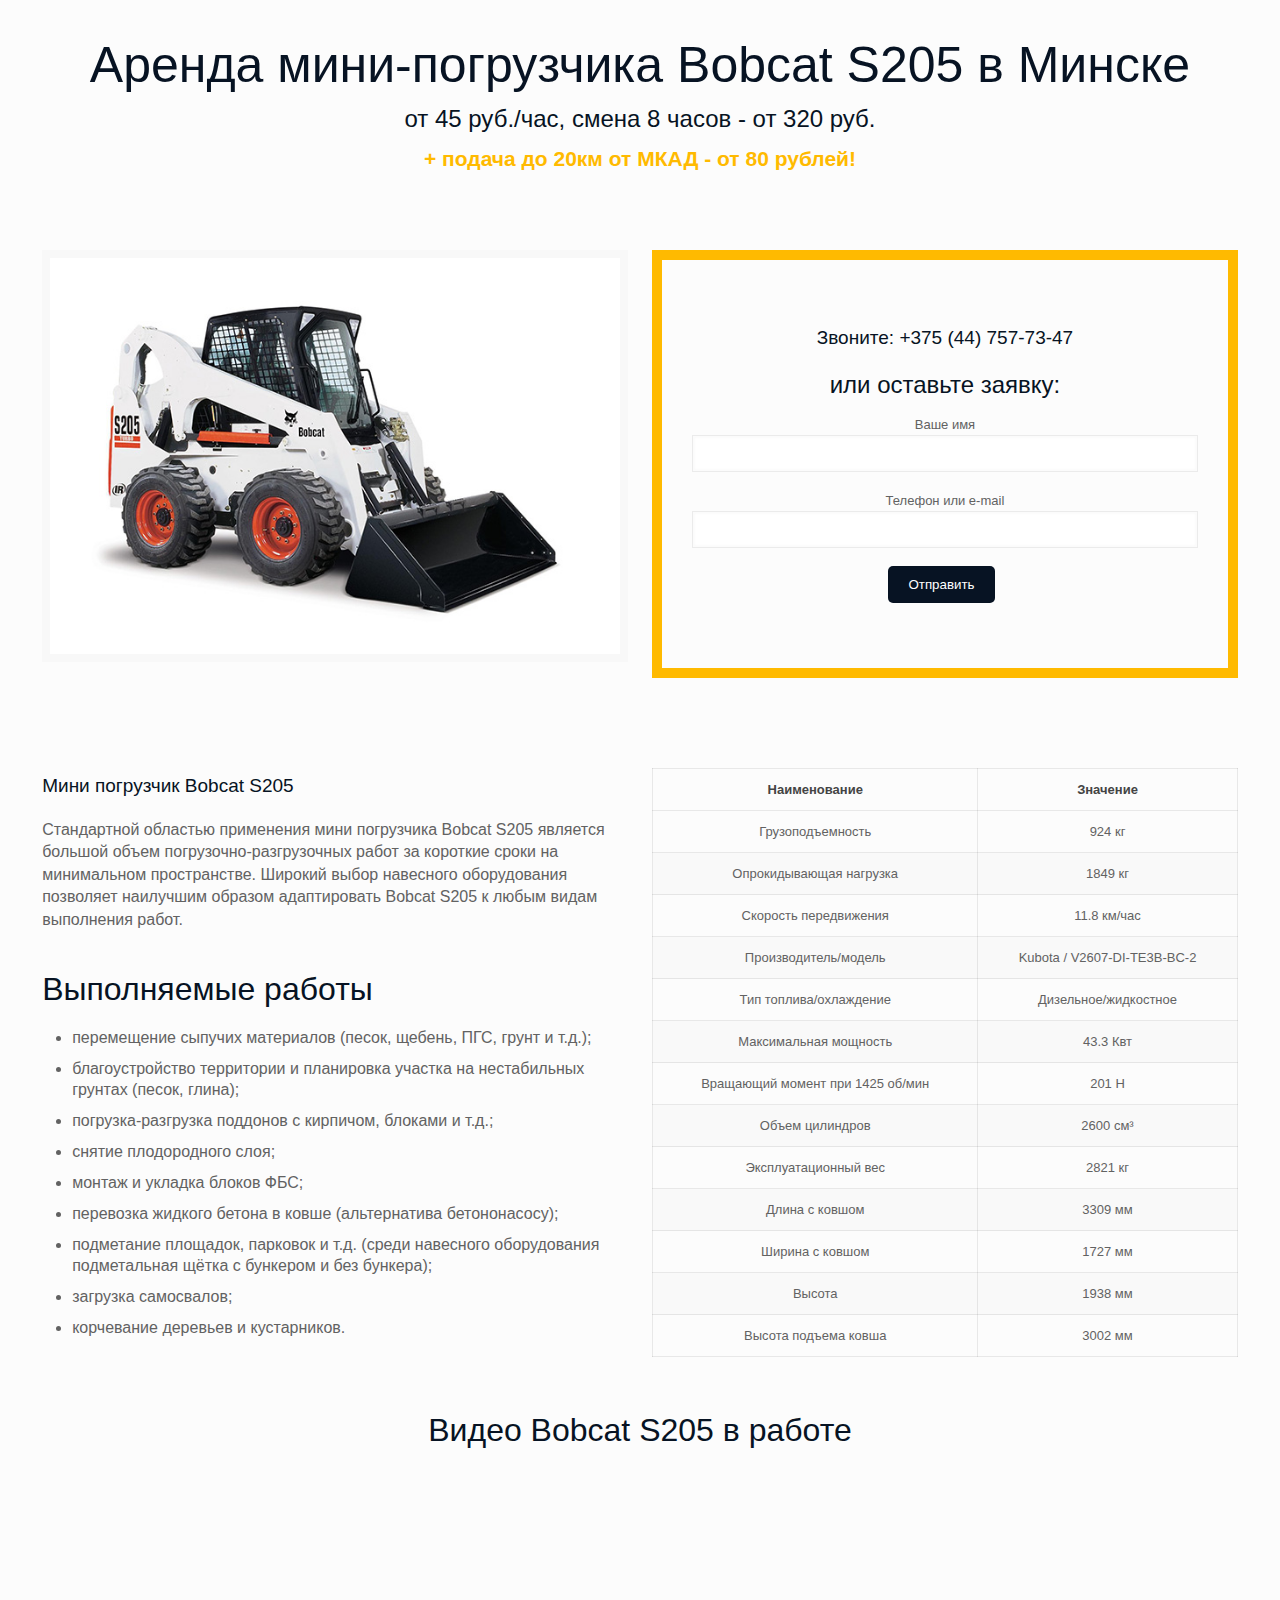
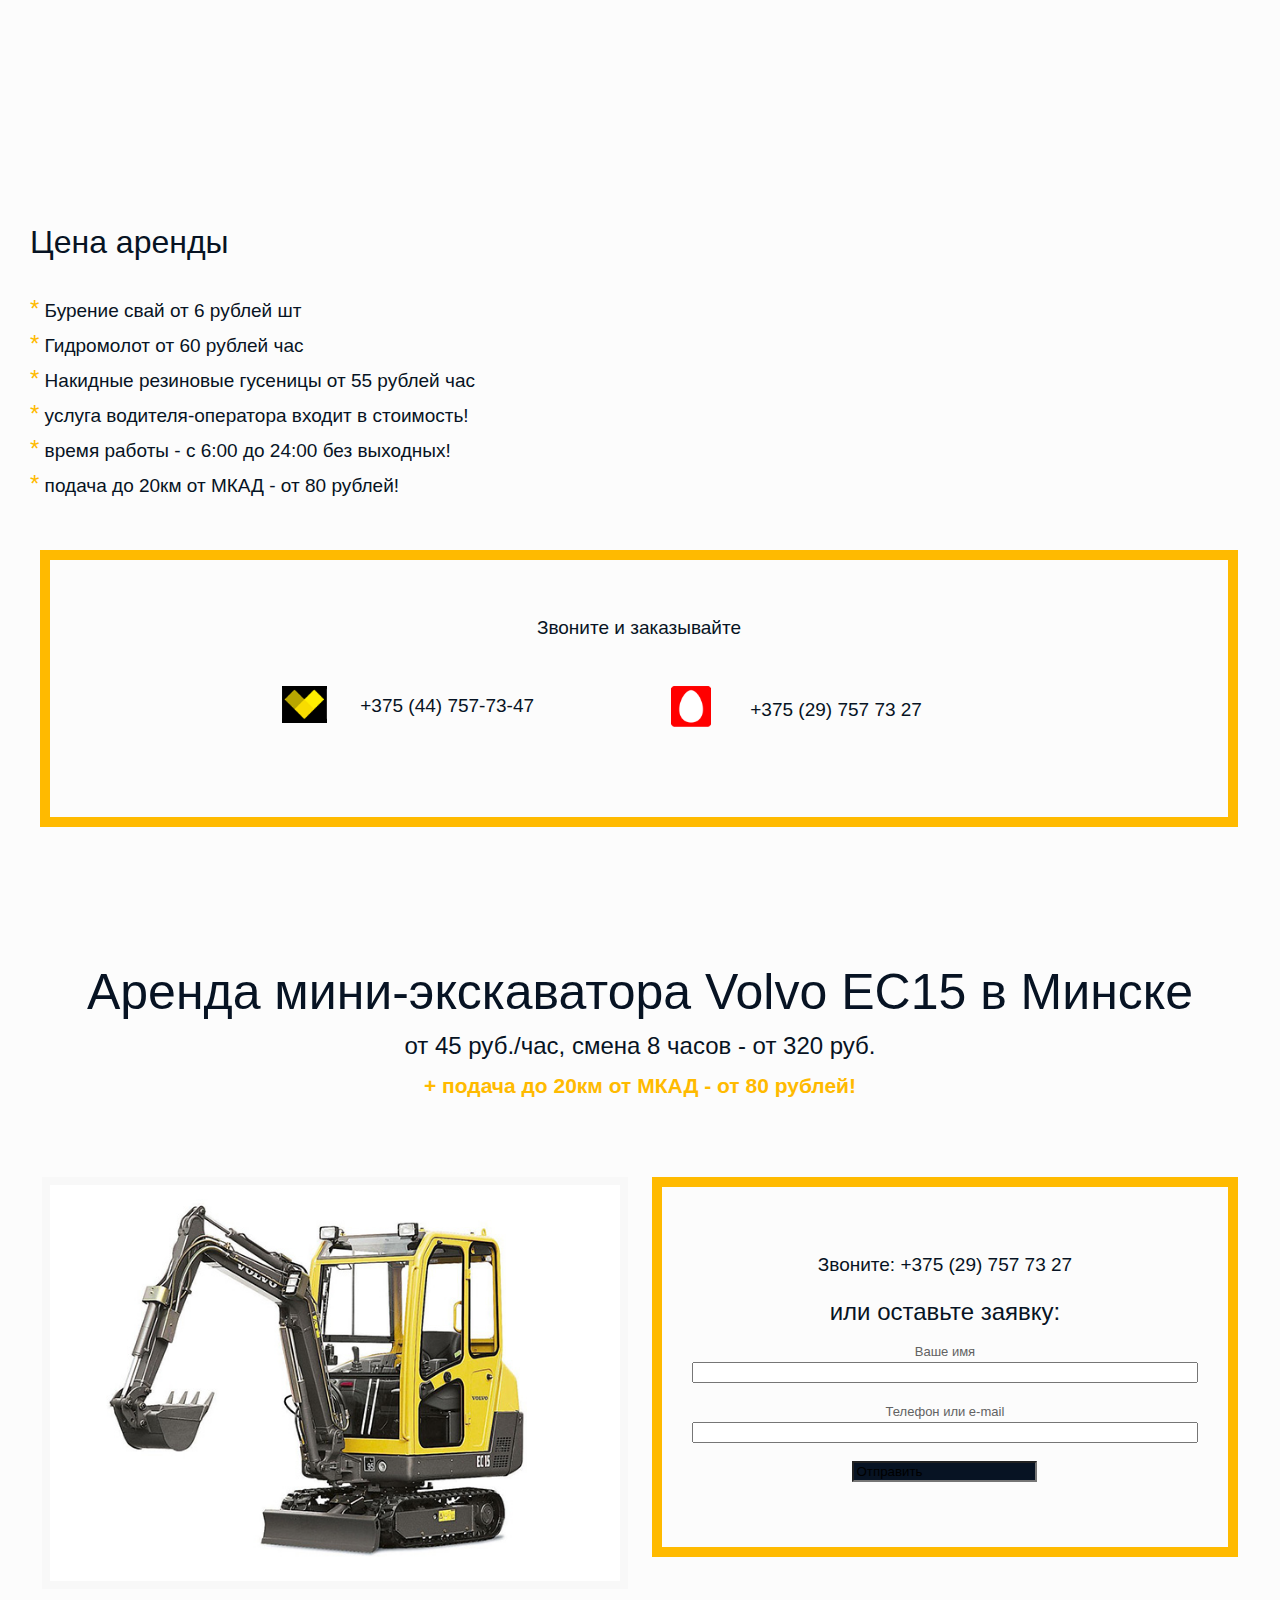
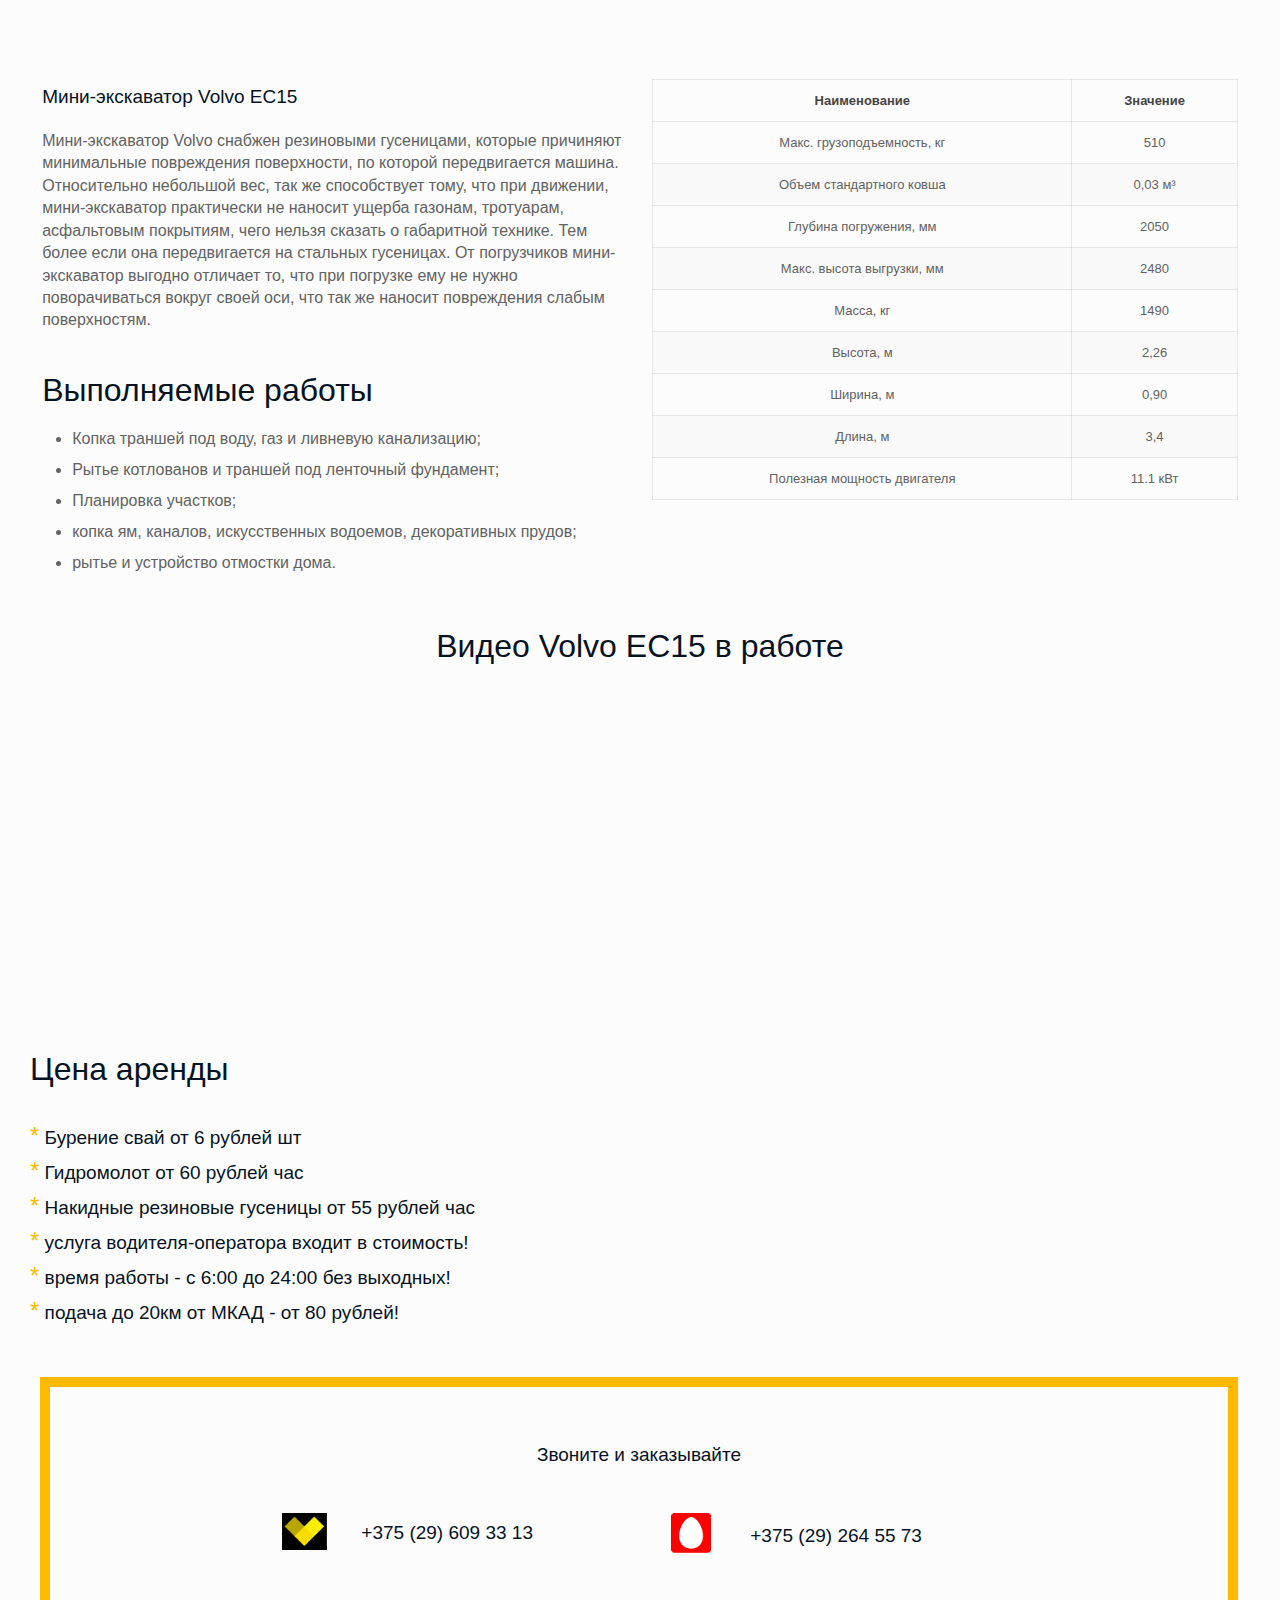
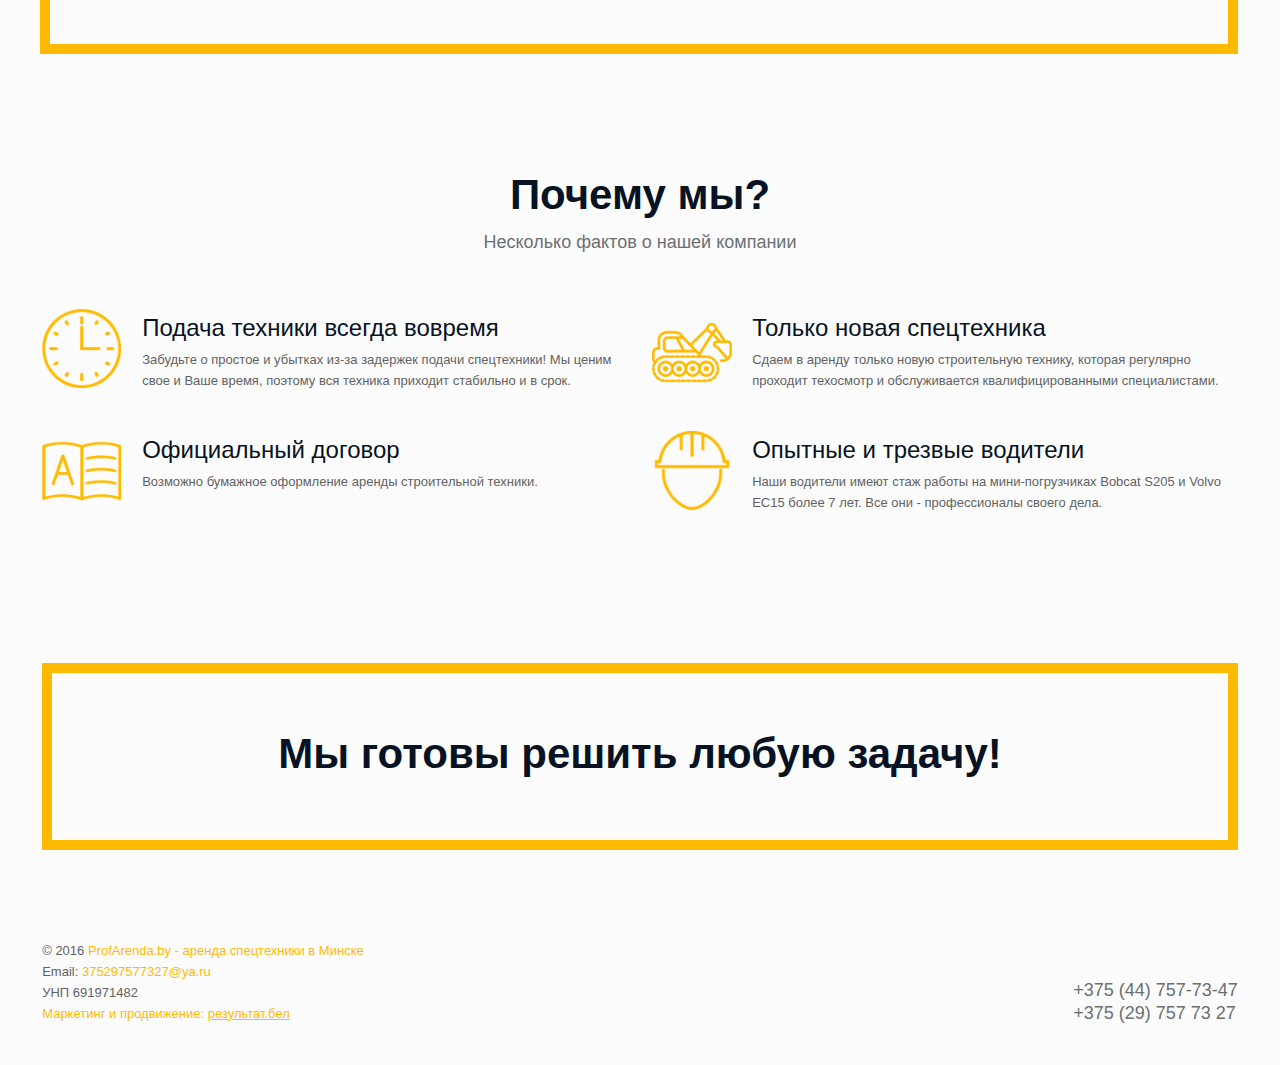
==== commit bccd7bb4: "Fixed content and images" ====
--- a/index.html
+++ b/index.html
@@ -300,7 +300,7 @@
 								<div class="column one column_fancy_heading ">
 									<div class="fancy_heading fancy_heading_line">
 										<div class="animate" data-anim-type="bounceIn" style="margin-top:-50px">
-											<h2 class="title" style="font-size: 21px">+ подача в до 20км от МКАД - от 80 рублей!</h2>
+											<h2 class="title" style="font-size: 21px">+ подача до 20км от МКАД - от 80 рублей!</h2>
 										</div>
 									</div>
 								</div>
@@ -310,7 +310,7 @@
 									<div class="animate" data-anim-type="fadeInLeft">
 										<div class="image_frame image_item no_link scale-with-grid aligncenter has_border">
 											<div class="image_wrapper">
-												<img class="scale-with-grid" src="bobkat.jpg" alt="" width="715" height="477" />
+												<img class="scale-with-grid" src="bobcat.jpg" alt="" width="715" height="477" />
 											</div>
 										</div>
 									</div>
@@ -473,7 +473,7 @@
 									</div>
 								</div>
 							</div>
-							<h3 style="margin: 0px 0px 15px 0px; font-size: 32px">Видео Bobcat S205 в работе</h3>
+							<h3 style="margin: 0px 0px 15px 0px; font-size: 32px; text-align: center;">Видео Bobcat S205 в работе</h3>
 							<div style="float:left; margin-right: 40px">
 								<iframe width="560" height="315" src="https://www.youtube.com/embed/YWFP5QPPVds" frameborder="0" allowfullscreen></iframe>
 							</div>
@@ -481,495 +481,462 @@
 								<iframe width="560" height="315" src="https://www.youtube.com/embed/6wI4SPQDd0c" frameborder="0" allowfullscreen></iframe>
 							</div>
 
-
-
-							<h3 style="margin: 40px 0px 35px 0px; font-size: 32px">Цена аренды</h3>
-							<h4 style="color: #FFBA00; font-size: 28px; margin: 5px 0px 20px 0px" ">от 45 руб./час, смена 8 часов - от 320 руб.</h4>
-
-<h4 class="title " style="font-size: 19px; color: #071323; margin: 5px 0px 0px 0px "><span style="color: #FFBA00; font-size:
-							    24px ">*</span> услуга водителя-оператора входит в стоимость!</h4>
-<h4 class="title " style="font-size: 19px; color: #071323; margin: 5px 0px 0px 0px "><span style="color: #FFBA00; font-size:
-							    24px ">*</span> время работы - с 6:00 до 24:00 без выходных!</h4>
-<h4 class="title " style="font-size: 19px; color: #071323; margin: 5px 0px 0px 0px "><span style="color: #FFBA00; font-size:
-							    24px ">*</span> дополнительное навесное оборудование - БЕСПЛАТНО!</h4>
-<h4 class="title " style="font-size: 19px; color: #071323; margin: 5px 0px 50px 0px "><span style="color: #FFBA00; font-size:
-							    24px ">*</span> подача до 20км от МКАД - от 80 рублей!</h4>
-
-
-<div class="entry-content " itemprop="mainContentOfPage ">
-<div class="section "  style="padding-top:0px; padding-bottom:0px; background-color: " >
-<div class="section_wrapper clearfix ">
-<div class="column one column_column "><div class="column_attr align_center "  style=" ">
-<div style="border: 10px solid #ffba00; padding: 40px 10px 40px; 10px; margin: height: 100%; min-width: 210px; min-width:75%;
+							<div class="one-second">
+								<h3 style="margin: 40px 0px 35px 0px; font-size: 32px">Цена аренды</h3>
+								<!-- <h4 style="color: #FFBA00; font-size: 28px; margin: 5px 0px 20px 0px">от 45 руб./час, смена 8 часов - от 320 руб.</h4> -->
+
+								<h4 class="title " style="font-size: 19px; color: #071323; margin: 5px 0px 0px 0px ">
+									<span style="color: #FFBA00; font-size:
+									24px ">*</span> Бурение свай от 6 рублей шт</h4>
+								<h4 class="title " style="font-size: 19px; color: #071323; margin: 5px 0px 0px 0px ">
+									<span style="color: #FFBA00; font-size:
+									24px ">*</span> Гидромолот от 60 рублей час</h4>
+								<h4 class="title " style="font-size: 19px; color: #071323; margin: 5px 0px 0px 0px ">
+									<span style="color: #FFBA00; font-size:
+									24px ">*</span> Накидные резиновые гусеницы от 55 рублей час</h4>
+								<h4 class="title " style="font-size: 19px; color: #071323; margin: 5px 0px 0px 0px ">
+									<span style="color: #FFBA00; font-size:
+									24px ">*</span> услуга водителя-оператора входит в стоимость!</h4>
+								<h4 class="title " style="font-size: 19px; color: #071323; margin: 5px 0px 0px 0px ">
+									<span style="color: #FFBA00; font-size:
+									24px ">*</span> время работы - с 6:00 до 24:00 без выходных!</h4>
+								<h4 class="title " style="font-size: 19px; color: #071323; margin: 5px 0px 50px 0px ">
+									<span style="color: #FFBA00; font-size:
+									24px ">*</span> подача до 20км от МКАД - от 80 рублей!
+								</h4>
+							</div>
+
+
+
+							<div class="entry-content " itemprop="mainContentOfPage ">
+								<div class="section " style="padding-top:0px; padding-bottom:0px; background-color: ">
+									<div class="section_wrapper clearfix ">
+										<div class="column one column_column ">
+											<div class="column_attr align_center " style=" ">
+												<div style="border: 10px solid #ffba00; padding: 40px 10px 40px; 10px; margin: height: 100%; min-width: 210px; min-width:75%;
 							    margin-left: -2px ">
 
-<h3 style="margin: 10px 0px 40px 0px; ">Звоните и заказывайте</h3>
-<div style="float: left; width: 48%; min-width: 250px; height:90px; text-align: center; ">
-
-<div style="float: left; min-width: 65px; width: 40%; text-align:right ">&nbsp;</div>
-<div style="float: left; min-width: 224px; width: 49%; text-align: center; padding-right:10% ">
-<img style="display:block " src="velcom.png " width="45 " height="46 " alt=" ">
-<div style="font-size:100 %;margin-top:-35px; margin-left:21% "><h3>+375 (44) 757-73-47</h3></div>
-<!--
-<h3 style="margin: 5px 0px 0px 0px "><a href="tel:+375(44)7577347">+375 (44) 757-73-47</a></h3>--></div></div>
-
-<div style="float: left; width: 48%; min-width: 250px; height:90px; text-align: center; ">
-<div style="float: left; min-width: 15px; width: 10%; text-align:center; ">&nbsp;</div>
-<div style="float: left; min-width: 224px; width: 49%; padding-right:10% ";">
-								<img style="display:block" src="mts.png" width="40" height="42" alt="">
-								<div style="font-size:100%;margin-top:-35px; margin-left:21%">
-									<h3>+375 (29) 757 73 27</h3>
-								</div>
+													<h3 style="margin: 10px 0px 40px 0px; ">Звоните и заказывайте</h3>
+													<div style="float: left; width: 48%; min-width: 250px; height:90px; text-align: center; ">
+
+														<div style="float: left; min-width: 65px; width: 40%; text-align:right ">&nbsp;</div>
+														<div style="float: left; min-width: 224px; width: 49%; text-align: center; padding-right:10% ">
+															<img style="display:block " src="velcom.png " width="45 " height="46 " alt=" ">
+															<div style="font-size:100 %;margin-top:-35px; margin-left:21% ">
+																<h3>+375 (44) 757-73-47</h3>
+															</div>
+															<!--
+<h3 style="margin: 5px 0px 0px 0px "><a href="tel:+375(44)7577347 ">+375 (44) 757-73-47</a></h3>-->
+														</div>
+													</div>
+
+													<div style="float: left; width: 48%; min-width: 250px; height:90px; text-align: center; ">
+														<div style="float: left; min-width: 15px; width: 10%; text-align:center; ">&nbsp;</div>
+														<div style="float: left; min-width: 224px; width: 49%; padding-right:10% ">
+															<img style="display:block " src="mts.png " width="40 " height="42 " alt=" ">
+															<div style="font-size:100%;margin-top:-35px; margin-left:21% ">
+																<h3>+375 (29) 757 73 27</h3>
+															</div>
+														</div>
+													</div>
+													<div style="height:1px; width:100%; clear:both; ">
+													</div>
+												</div>
+											</div>
+										</div>
+									</div>
+								</div>
+							</div>
+
+							<a name="JCB "></a>
+							<!-- .sections_group -->
+							<div class="sections_group ">
+
+								<div class="entry-content " itemprop="mainContentOfPage ">
+									<div class="section " style="padding-top:100px; padding-bottom:50px; background-color:#FCFCFC ">
+										<div class="section_wrapper clearfix ">
+											<div class="items_group clearfix ">
+												<div class="column one column_column ">
+													<div class="column_attr align_center animate " data-anim-type="fadeInDown " style=" ">
+														<h1>Аренда мини-экскаватора Volvo EC15 в Минске</h1>
+
+														<h4>от 45 руб./час, смена 8 часов - от 320 руб.</h4>
+													</div>
+												</div>
+
+												<div class="column one column_fancy_heading ">
+													<div class="fancy_heading fancy_heading_line ">
+														<div class="animate " data-anim-type="bounceIn " style="margin-top:-50px ">
+															<h2 class="title " style="font-size: 21px ">+ подача до 20км от МКАД - от 80 рублей!</h2>
+														</div>
+													</div>
+												</div>
+
+												<div class="column one-second column_image ">
+													<div class="animate " data-anim-type="fadeInLeft ">
+														<div class="image_frame image_item no_link scale-with-grid aligncenter has_border ">
+															<div class="image_wrapper ">
+																<img class="scale-with-grid " src="volvo.jpg " alt=" " width="715 " height="377 " />
+															</div>
+														</div>
+													</div>
+												</div>
+												<div class="column one-second column_column ">
+													<div class="column_attr align_center animate " data-anim-type="fadeInRight " style=" ">
+														<div style="border: 10px solid #ffba00; padding: 60px 30px 50px; ">
+															<h3>Звоните:
+																<a href="tel:+375297577327 ">+375 (29) 757 73 27</a>
+															</h3>
+															<h4>или оставьте заявку:</h4>
+
+															<div class="wpcf7 " id="wpcf7-f57-p107-o1 " lang="ru-RU " dir="ltr ">
+																<div class="screen-reader-response "></div>
+																<form name=" " action="form2.php " method="post " class="wpcf7-form " novalidate="novalidate ">
+																	<p>Ваше имя
+																		<br />
+																		<span class="wpcf7-form-control-wrap your-name ">
+																			<input type="text " name="contact_name " value=" " size="40 " class="wpcf7-form-control wpcf7-text wpcf7-validates-as-required "
+																			    aria-required="true " aria-invalid="false " />
+																		</span>
+																	</p>
+																	<p>Телефон или e-mail
+																		<br />
+																		<span class="wpcf7-form-control-wrap tel-email ">
+																			<input type="text " name="contact_tel " value=" " size="40 " class="wpcf7-form-control wpcf7-text wpcf7-validates-as-required "
+																			    aria-required="true " aria-invalid="false " />
+																		</span>
+																	</p>
+																	<p>
+																		<input type="submit " value="Отправить " class="wpcf7-form-control wpcf7-submit " />
+																	</p>
+																	<div class="wpcf7-response-output wpcf7-display-none "></div>
+																</form>
+															</div>
+														</div>
+													</div>
+												</div>
+											</div>
+										</div>
+									</div>
+
+
+
+									<div class="section " style="padding-top:0px; padding-bottom:0px; background-color: ">
+										<div class="section_wrapper clearfix ">
+											<div class="items_group clearfix ">
+
+											</div>
+											<div class="column one-second column_column ">
+												<div class="column_attr " style=" ">
+													<h3>Мини-экскаватор Volvo EC15</h3>
+
+													<p style="color: #626262; font-size: 16px; line-height:140% ">
+														Мини-экскаватор Volvo снабжен резиновыми гусеницами, которые причиняют минимальные повреждения поверхности, по которой передвигается
+														машина. Относительно небольшой вес, так же способствует тому, что при движении, мини-экскаватор практически
+														не наносит ущерба газонам, тротуарам, асфальтовым покрытиям, чего нельзя сказать о габаритной технике. Тем
+														более если она передвигается на стальных гусеницах. От погрузчиков мини-экскаватор выгодно отличает то, что
+														при погрузке ему не нужно поворачиваться вокруг своей оси, что так же наносит повреждения слабым поверхностям.
+													</p>
+
+													<h3 style="margin: 40px 0px 20px 0px; font-size: 32px; ">Выполняемые работы</h3>
+													<ul style="color: #626262; font-size: 16px ">
+														<li>Копка траншей под воду, газ и ливневую канализацию;</li>
+														<li>Рытье котлованов и траншей под ленточный фундамент;</li>
+														<li>Планировка участков;</li>
+														<li>копка ям, каналов, искусственных водоемов, декоративных прудов;</li>
+														<li>рытье и устройство отмостки дома.</li>
+													</ul>
+
+												</div>
+											</div>
+											<div class="column one-second column_column ">
+												<div class="column_attr " style=" ">
+
+
+													<table class="table ">
+														<thead>
+															<tr>
+																<th>Наименование</th>
+																<th>Значение</th>
+															</tr>
+														</thead>
+														<tbody>
+															<tr>
+																<td>Макс. грузоподъемность, кг</td>
+																<td>510</td>
+															</tr>
+															<tr>
+																<td>Объем стандартного ковша</td>
+																<td>0,03 м&sup3;</td>
+															</tr>
+															<tr>
+																<td>Глубина погружения, мм</td>
+																<td>2050</td>
+															</tr>
+															<tr>
+																<td>Макс. высота выгрузки, мм</td>
+																<td>2480</td>
+															</tr>
+
+															<tr>
+																<td>Масса, кг</td>
+																<td>1490</td>
+															</tr>
+															<tr>
+																<td>Высота, м</td>
+																<td>2,26</td>
+															</tr>
+															<tr>
+																<td>Ширина, м</td>
+																<td>0,90</td>
+															</tr>
+															<tr>
+																<td>Длина, м</td>
+																<td>3,4</td>
+															</tr>
+															<tr>
+																<td>Полезная мощность двигателя</td>
+																<td>11.1 кВт</td>
+															</tr>
+														</tbody>
+													</table>
+
+												</div>
+											</div>
+											<h3 style="margin: 0px 0px 15px 0px; font-size: 32px; clear: both; text-align: center; ">Видео Volvo EC15 в работе</h3>
+											<div style="float:left; margin-right: 40px ">
+												<iframe width="580 " height="326 " src="https://www.youtube.com/embed/XwtrowH8LJI?rel=0 " frameborder="0 " allowfullscreen></iframe>
+											</div>
+											<div>
+												<iframe width="580 " height="326 " src="https://www.youtube.com/embed/op0Rfijj6uw?rel=0 " frameborder="0 " allowfullscreen></iframe>
+											</div>
+
+
+											<div class="one-second">
+												<h3 style="margin: 40px 0px 35px 0px; font-size: 32px">Цена аренды</h3>
+												<!-- <h4 style="color: #FFBA00; font-size: 28px; margin: 5px 0px 20px 0px">от 45 руб./час, смена 8 часов - от 320 руб.</h4> -->
+											
+												<h4 class="title " style="font-size: 19px; color: #071323; margin: 5px 0px 0px 0px ">
+													<span style="color: #FFBA00; font-size:
+																				24px ">*</span> Бурение свай от 6 рублей шт</h4>
+												<h4 class="title " style="font-size: 19px; color: #071323; margin: 5px 0px 0px 0px ">
+													<span style="color: #FFBA00; font-size:
+																				24px ">*</span> Гидромолот от 60 рублей час</h4>
+												<h4 class="title " style="font-size: 19px; color: #071323; margin: 5px 0px 0px 0px ">
+													<span style="color: #FFBA00; font-size:
+																				24px ">*</span> Накидные резиновые гусеницы от 55 рублей час</h4>
+												<h4 class="title " style="font-size: 19px; color: #071323; margin: 5px 0px 0px 0px ">
+													<span style="color: #FFBA00; font-size:
+																				24px ">*</span> услуга водителя-оператора входит в стоимость!</h4>
+												<h4 class="title " style="font-size: 19px; color: #071323; margin: 5px 0px 0px 0px ">
+													<span style="color: #FFBA00; font-size:
+																				24px ">*</span> время работы - с 6:00 до 24:00 без выходных!</h4>
+												<h4 class="title " style="font-size: 19px; color: #071323; margin: 5px 0px 50px 0px ">
+													<span style="color: #FFBA00; font-size:
+																				24px ">*</span> подача до 20км от МКАД - от 80 рублей!
+												</h4>
+											</div>
+
+
+											<div class="entry-content " itemprop="mainContentOfPage ">
+												<div class="section " style="padding-top:0px; padding-bottom:0px; background-color: ">
+													<div class="section_wrapper clearfix ">
+														<div class="column one column_column ">
+															<div class="column_attr align_center " style=" ">
+																<div style="border: 10px solid #ffba00; padding: 40px 10px 40px; 10px; margin: height: 100%; min-width: 210px;
+														    min-width:75%; margin-left: -2px ">
+
+																	<h3 style="margin: 10px 0px 40px 0px; ">Звоните и заказывайте</h3>
+																	<div style="float: left; width: 48%; min-width: 250px; height:90px; text-align: center; ">
+
+																		<div style="float: left; min-width: 65px; width: 40%; text-align:right ">&nbsp;</div>
+																		<div style="float: left; min-width: 224px; width: 49%; text-align: center; padding-right:10% ">
+																			<img style="display:block " src="velcom.png " width="45 " height="46 " alt=" ">
+																			<div style="font-size:100 %;margin-top:-35px; margin-left:21% ">
+																				<h3>+375&nbsp;(29)&nbsp;609 33 13</h3>
+																			</div>
+																		</div>
+																	</div>
+
+																	<div style="float: left; width: 48%; min-width: 250px; height:90px; text-align: center; ">
+																		<div style="float: left; min-width: 15px; width: 10%; text-align:center; ">&nbsp;</div>
+																		<div style="float: left; min-width: 224px; width: 49%; padding-right:10% ">
+																			<img style="display:block " src="mts.png " width="40 " height="42 " alt=" ">
+																			<div style="font-size:100%;margin-top:-35px; margin-left:21% ">
+																				<h3>+375&nbsp;(29)&nbsp;264 55 73</h3>
+																			</div>
+																		</div>
+																	</div>
+																	<div style="height:1px; width:100%; clear:both; ">
+
+																	</div>
+																</div>
+															</div>
+														</div>
+													</div>
+												</div>
+											</div>
+
+											<div class="section " style="padding-top:20px; padding-bottom:50px; background-color: ">
+												<div class="section_wrapper clearfix ">
+													<div class="items_group clearfix ">
+														<div class="column one column_column ">
+															<div class="column_attr align_center " style="margin-top: 60px ">
+																<h2>Почему мы?</h2>
+																<h5>Несколько фактов о нашей компании</h5>
+															</div>
+														</div>
+														<div class="column one-second column_list ">
+															<div class="list_item lists_2 clearfix ">
+																<div class="list_left list_image ">
+																	<img src="home_builder_iconbox_1.png " alt="Подача техники всегда вовремя " class="scale-with-grid " width="90
+														    " height="90 " />
+																</div>
+																<div class="list_right ">
+																	<h4>Подача техники всегда вовремя</h4>
+																	<div class="desc ">Забудьте о простое и убытках из-за задержек подачи спецтехники! Мы ценим свое и Ваше время, поэтому вся
+																		техника приходит стабильно и в срок.</div>
+																</div>
+															</div>
+														</div>
+														<div class="column one-second column_list ">
+															<div class="list_item lists_2 clearfix ">
+																<div class="list_left list_image ">
+																	<img src="home_builder_offer3.png " alt="Только новая спецтехника " class="scale-with-grid " width="102
+														    " height="87 " />
+																</div>
+																<div class="list_right ">
+																	<h4>Только новая спецтехника</h4>
+																	<div class="desc ">Сдаем в аренду только новую строительную технику, которая регулярно проходит техосмотр и обслуживается квалифицированными
+																		специалистами.
+																	</div>
+																</div>
+															</div>
+														</div>
+														<div class="column one-second column_list ">
+															<div class="list_item lists_2 clearfix ">
+																<div class="list_left list_image ">
+																	<img src="home_builder_iconbox_3.png " alt="Работаем по договору и вычитаем НДС " class="scale-with-grid
+														    " width="90 " height="90 " />
+																</div>
+																<div class="list_right ">
+																	<h4>Официальный договор</h4>
+																	<div class="desc ">Возможно бумажное оформление аренды строительной техники.</div>
+																</div>
+															</div>
+														</div>
+														<div class="column one-second column_list ">
+															<div class="list_item lists_2 clearfix ">
+																<div class="list_left list_image ">
+																	<img src="home_builder_iconbox_4.png " alt="Профессиональные водители " class="scale-with-grid " width="90
+														    " height="90 " />
+																</div>
+																<div class="list_right ">
+																	<h4>Опытные и трезвые водители</h4>
+																	<div class="desc ">Наши водители имеют стаж работы на мини-погрузчиках Bobcat S205 и Volvo EC15 более 7 лет. Все они - профессионалы
+																		своего дела.</div>
+																</div>
+															</div>
+														</div>
+													</div>
+												</div>
+											</div>
+											<div class="section " style="padding-top:60px; padding-bottom:50px; background-color: ">
+												<div class="section_wrapper clearfix ">
+													<div class="items_group clearfix ">
+
+
+
+														<div class="column one column_column ">
+															<div class="column_attr align_center " style=" ">
+
+																<div style="border: 10px solid #ffba00; padding: 60px 30px 50px; ">
+
+																	<h2>Мы готовы решить любую задачу!</h2>
+																	<!-- <hr class="no_line " style="margin: 0 auto 40px; " /> -->
+
+
+																	<!-- <form name=" " action="form2.php " method="post " class="wpcf7-form " novalidate="novalidate ">
+												<div style="margin:0 25% 0 25%; width:50% ">
+
+
+													<div style="float:left; margin: 0 0 0 0 ">Ваше имя
+														<br />
+														<span class=" ">
+															<input type="text " name="contact_name " value=" " size="30 " />
+														</span>
+													</div>
+													<div style="float:left; margin-left:40px ">&nbsp;</div>
+													<div style="float:left ">Телефон или e-mail
+														<br />
+														<span class="wpcf7-form-control-wrap tel-email ">
+															<input type="text " name="contact_tel " value=" " size="30 " class="wpcf7-form-control wpcf7-text wpcf7-validates-as-required "
+															    aria-required="true " aria-invalid="false " />
+														</span>
+													</div>
+
+													<br style="clear: both " />
+													<div style="margin:20px 25% 0 25%; width:50% ">
+														<input type="submit " value="Обсудить проект " class="wpcf7-form-control wpcf7-submit " />
+													</div>
+
+												</div>
+												<div class="wpcf7-response-output wpcf7-display-none "></div>
+											</form> -->
+
+
+																	<!--
+<a class="button button_large button_js " href="/ "    style=" background-color:#071323 !important; color:#ffffff;
+														    "  ><span class="button_label ">Обсудим проект?</span></a> -->
+																</div>
+
+															</div>
+														</div>
+													</div>
+												</div>
+											</div>
+											<div class="section the_content no_content ">
+												<div class="section_wrapper ">
+													<div class="the_content_wrapper "></div>
+												</div>
+											</div>
+										</div>
+
+									</div>
+								</div>
+							</div>
+
+							<footer id="Footer " class="clearfix ">
+
+								<div class="footer_copy ">
+									<div class="container ">
+										<div class="column one ">
+
+											<!-- Copyrights -->
+											<div>&copy; 2016
+												<a href="http://profarenda.by/ ">ProfArenda.by - аренда спецтехники в Минске</a>
+												<br /> Email:
+												<a href="mailto:375297577327@ya.ru ">375297577327@ya.ru</a>
+												<br /> УНП 691971482
+												<br />
+												<a style="cursor: default; text-decoration:none " target="_blank " href="http://результат.бел ">Маркетинг и продвижение:</a>
+												<a style="text-decoration:underline " target="_blank " href="http://результат.бел ">результат.бел</a>
+											</div>
+											<div style="float:right; margin-top:-50px ">
+												<h5 style="margin: 5px 0px 0px 0px; ">
+													<a style="color: #6B6F74 " href="tel:+375447577347 ">+375 (44) 757-73-47</a>
+													<br />
+													<a style="color: #6B6F74; " href="tel:+375297577327 ">+375 (29) 757 73 27</a>
+												</h5>
+											</div>
+
+										</div>
+									</div>
+								</div>
+
+							</footer>
+
 						</div>
-					</div>
-					<div style="height:1px; width:100%; clear:both;">
-
-
-
-
-
-
-					</div>
-				</div>
-			</div>
-		</div>
-	</div>
-	</div>
-	</div>
-
-
-
-
-
-
-
-	<a name="JCB"></a>
-	<!-- .sections_group -->
-	<div class="sections_group">
-
-		<div class="entry-content" itemprop="mainContentOfPage">
-			<div class="section    " style="padding-top:100px; padding-bottom:50px; background-color:#FCFCFC">
-				<div class="section_wrapper clearfix">
-					<div class="items_group clearfix">
-						<div class="column one column_column ">
-							<div class="column_attr align_center animate" data-anim-type="fadeInDown" style="">
-								<h1>Аренда мини-экскаватора Volvo EC15 в Минске</h1>
-
-								<h4>от 45 руб./час, смена 8 часов - от 320 руб.</h4>
-							</div>
-						</div>
-
-						<div class="column one column_fancy_heading ">
-							<div class="fancy_heading fancy_heading_line">
-								<div class="animate" data-anim-type="bounceIn" style="margin-top:-50px">
-									<h2 class="title" style="font-size: 21px">+ подача до 20км от МКАД - от 80 рублей!</h2>
-								</div>
-							</div>
-						</div>
-
-						<div class="column one-second column_image ">
-							<div class="animate" data-anim-type="fadeInLeft">
-								<div class="image_frame image_item no_link scale-with-grid aligncenter has_border">
-									<div class="image_wrapper">
-										<img class="scale-with-grid" src="jcb-1cx.jpg" alt="" width="715" height="477" />
-									</div>
-								</div>
-							</div>
-						</div>
-						<div class="column one-second column_column ">
-							<div class="column_attr align_center animate" data-anim-type="fadeInRight" style="">
-								<div style="border: 10px solid #ffba00; padding: 60px 30px 50px;">
-									<h3>Звоните:
-										<a href="tel:+375297577327">+375 (29) 757 73 27</a>
-									</h3>
-									<h4>или оставьте заявку:</h4>
-
-									<div class="wpcf7" id="wpcf7-f57-p107-o1" lang="ru-RU" dir="ltr">
-										<div class="screen-reader-response"></div>
-										<form name="" action="form2.php" method="post" class="wpcf7-form" novalidate="novalidate">
-											<p>Ваше имя
-												<br />
-												<span class="wpcf7-form-control-wrap your-name">
-													<input type="text" name="contact_name" value="" size="40" class="wpcf7-form-control wpcf7-text wpcf7-validates-as-required"
-													    aria-required="true" aria-invalid="false" />
-												</span>
-											</p>
-											<p>Телефон или e-mail
-												<br />
-												<span class="wpcf7-form-control-wrap tel-email">
-													<input type="text" name="contact_tel" value="" size="40" class="wpcf7-form-control wpcf7-text wpcf7-validates-as-required"
-													    aria-required="true" aria-invalid="false" />
-												</span>
-											</p>
-											<p>
-												<input type="submit" value="Отправить" class="wpcf7-form-control wpcf7-submit" />
-											</p>
-											<div class="wpcf7-response-output wpcf7-display-none"></div>
-										</form>
-									</div>
-								</div>
-							</div>
-						</div>
-					</div>
-				</div>
-			</div>
-
-
-
-			<div class="section    " style="padding-top:0px; padding-bottom:0px; background-color:">
-				<div class="section_wrapper clearfix">
-					<div class="items_group clearfix">
-
-						<!--
-<div class="column one column_fancy_heading "><div class="fancy_heading fancy_heading_line"><div class="animate" data-anim-type="bounceIn"><h2 class="title">+ дополнительное оборудование</h2></div></div>
-</div><div class="column one-fourth column_icon_box "><div class="icon_box icon_position_top no_border"><div class="image_wrapper"><img src="snegometatel.png"  alt="" class="scale-with-grid" width="640" height="480"/></div><div class="desc_wrapper"></div></div>
-</div><div class="column one-fourth column_icon_box "><div class="icon_box icon_position_top no_border"><div class="image_wrapper"><img src="paletnye_vily.png"  alt="" class="scale-with-grid" width="600" height="433"/></div><div class="desc_wrapper"></div></div>
-</div><div class="column one-fourth column_icon_box "><div class="icon_box icon_position_top no_border"><div class="image_wrapper"><img src="izmelchitel_pney.png"  alt="" class="scale-with-grid" width="620" height="415"/></div><div class="desc_wrapper"></div></div>
-</div><div class="column one-fourth column_icon_box "><div class="icon_box icon_position_top no_border"><div class="image_wrapper"><img src="bur_so_chnekom.png"  alt="" class="scale-with-grid" width="640" height="480"/></div><div class="desc_wrapper"></div></div>
--->
-
-					</div>
-					<div class="column one-second column_column ">
-						<div class="column_attr" style="">
-							<h3>Мини-экскаватор Volvo EC15</h3>
-
-							<p style="color: #626262; font-size: 16px; line-height:140%">Модель JCB 1CX грузоподъемностью 600 кг является самой компактной в своем классе. Она позволяет использовать все возможности
-								экскаватора-погрузчика на рабочих площадках, ранее недоступных для таких машин. Конструкция минипогрузчика 1CX с
-								бортовым поворотом позволяет осуществить разворот на 360° вокруг собственной оси, благодаря этому модель идеальна
-								для проведения работ на узких площадках. JCB 1CX совмещает в себе функции погрузчика и экскаватора.</p>
-
-							<h3 style="margin: 40px 0px 20px 0px; font-size: 32px;">Выполняемые работы</h3>
-							<ul style="color: #626262; font-size: 16px">
-								<li>копка траншей под воду, газ и ливневую канализацию;</li>
-								<li>рытье котлованов и траншей под ленточный фундамент,</li>
-								<li>копка и монтаж колодезных колец-септиков;</li>
-								<li>копка ям, каналов, искусственных водоемов, декоративных прудов;</li>
-								<li>рытье и устройство отмостки дома.</li>
-							</ul>
-
-						</div>
-					</div>
-					<div class="column one-second column_column ">
-						<div class="column_attr" style="">
-
-
-							<table class="table">
-								<thead>
-									<tr>
-										<th>Наименование</th>
-										<th>Значение</th>
-									</tr>
-								</thead>
-								<tbody>
-									<tr>
-										<td>Макс. грузоподъемность, кг</td>
-										<td>610</td>
-									</tr>
-									<tr>
-										<td>Объем стандартного ковша</td>
-										<td>0,28 м&sup3;</td>
-									</tr>
-									<tr>
-										<td>Угол поворота ковша, градусы</td>
-										<td>50</td>
-									</tr>
-									<tr>
-										<td>Глубина погружения, мм</td>
-										<td>2550</td>
-									</tr>
-									<tr>
-										<td>Угол наклона ковша к уровню грунта, градусы</td>
-										<td>35</td>
-									</tr>
-									<tr>
-										<td>Макс. высота выгрузки, мм</td>
-										<td>2100</td>
-									</tr>
-
-									<tr>
-										<td>Масса, кг</td>
-										<td>2790</td>
-									</tr>
-									<tr>
-										<td>Высота, м</td>
-										<td>2,26</td>
-									</tr>
-									<tr>
-										<td>Ширина, м</td>
-										<td>1,43</td>
-									</tr>
-									<tr>
-										<td>Длина, м</td>
-										<td>3,4</td>
-									</tr>
-									<tr>
-										<td>Полезная мощность двигателя</td>
-										<td>35 кВт / 47 л.с.</td>
-									</tr>
-								</tbody>
-							</table>
-
-
-
-
-						</div>
-					</div>
-					<h3 style="margin: 0px 0px 15px 0px; font-size: 32px">Видео Volvo EC15 в работе</h3>
-					<div style="float:left; margin-right: 40px">
-						<iframe width="580" height="326" src="https://www.youtube.com/embed/XwtrowH8LJI?rel=0" frameborder="0" allowfullscreen></iframe>
-					</div>
-					<div>
-						<iframe width="580" height="326" src="https://www.youtube.com/embed/op0Rfijj6uw?rel=0" frameborder="0" allowfullscreen></iframe>
-					</div>
-
-
-					<h3 style="margin: 40px 0px 35px 0px; font-size: 32px">Цена аренды</h3>
-					<h4 style="color: #FFBA00; font-size: 28px; margin: 5px 0px 20px 0px">от 45 руб./час, смена 8 часов - от 320 руб.</h4>
-
-					<h4 class="title " style="font-size: 19px; color: #071323; margin: 5px 0px 0px 0px ">
-						<span style="color: #FFBA00; font-size:
-					    24px ">*</span> услуга водителя-оператора входит в стоимость!</h4>
-					<h4 class="title " style="font-size: 19px; color: #071323; margin: 5px 0px 0px 0px ">
-						<span style="color: #FFBA00; font-size:
-					    24px ">*</span> время работы - с 6:00 до 24:00 без выходных!</h4>
-					<h4 class="title " style="font-size: 19px; color: #071323; margin: 5px 0px 0px 0px ">
-						<span style="color: #FFBA00; font-size:
-					    24px ">*</span> дополнительное навесное оборудование - БЕСПЛАТНО!</h4>
-					<h4 class="title " style="font-size: 19px; color: #071323; margin: 5px 0px 50px 0px ">
-						<span style="color: #FFBA00; font-size:
-					    24px ">*</span> подача до 20км от МКАД - от 80 рублей!</h4>
-
-
-					<div class="entry-content " itemprop="mainContentOfPage">
-						<div class="section " style="padding-top:0px; padding-bottom:0px; background-color: ">
-							<div class="section_wrapper clearfix ">
-								<div class="column one column_column ">
-									<div class="column_attr align_center " style=" ">
-										<div style="border: 10px solid #ffba00; padding: 40px 10px 40px; 10px; margin: height: 100%; min-width: 210px; min-width:75%; margin-left: -2px ">
-
-											<h3 style="margin: 10px 0px 40px 0px; ">Звоните и заказывайте</h3>
-											<div style="float: left; width: 48%; min-width: 250px; height:90px; text-align: center; ">
-
-												<div style="float: left; min-width: 65px; width: 40%; text-align:right ">&nbsp;</div>
-												<div style="float: left; min-width: 224px; width: 49%; text-align: center; padding-right:10% ">
-													<img style="display:block " src="velcom.png " width="45 " height="46 " alt=" ">
-													<div style="font-size:100 %;margin-top:-35px; margin-left:21% ">
-														<h3>+375&nbsp;(29)&nbsp;609 33 13</h3>
-													</div>
-												</div>
-											</div>
-
-											<div style="float: left; width: 48%; min-width: 250px; height:90px; text-align: center; ">
-												<div style="float: left; min-width: 15px; width: 10%; text-align:center;">&nbsp;</div>
-												<div style="float: left; min-width: 224px; width: 49%; padding-right:10% " ; ">
-						<img style="display:block " src="mts.png " width="40 " height="42 " alt=" ">
-						<div style="font-size:100%;margin-top:-35px; margin-left:21% ">
-							<h3>+375&nbsp;(29)&nbsp;264 55 73</h3>
-						</div>
-						<!--
-<h3 style="margin: 5px 0px 0px 0px "><a href="tel:+375292645573 "></a></h3>-->
-				</div>
-			</div>
-			<div style="height:1px; width:100%; clear:both; ">
-
-
-
-
-
-
-			</div>
-		</div>
-	</div>
-	</div>
-	</div>
-	</div>
-	</div>
-
-
-
-
-
-
-
-
-	<div class="section " style="padding-top:20px; padding-bottom:50px; background-color: ">
-		<div class="section_wrapper clearfix ">
-			<div class="items_group clearfix ">
-				<div class="column one column_column ">
-					<div class="column_attr align_center " style="margin-top: 60px ">
-						<h2>Почему мы?</h2>
-						<h5>Несколько фактов о нашей компании</h5>
-					</div>
-				</div>
-				<div class="column one-second column_list ">
-					<div class="list_item lists_2 clearfix ">
-						<div class="list_left list_image ">
-							<img src="home_builder_iconbox_1.png " alt="Подача техники всегда вовремя " class="scale-with-grid " width="90
-												    " height="90 "
-							/>
-						</div>
-						<div class="list_right ">
-							<h4>Подача техники всегда вовремя</h4>
-							<div class="desc ">Забудьте о простое и убытках из-за задержек подачи спецтехники! Мы ценим свое и Ваше время, поэтому вся техника приходит
-								стабильно и в срок.</div>
-						</div>
-					</div>
-				</div>
-				<div class="column one-second column_list ">
-					<div class="list_item lists_2 clearfix ">
-						<div class="list_left list_image ">
-							<img src="home_builder_offer3.png " alt="Только новая спецтехника " class="scale-with-grid " width="102
-												    " height="87 " />
-						</div>
-						<div class="list_right ">
-							<h4>Только новая спецтехника</h4>
-							<div class="desc ">Сдаем в аренду только новую строительную технику, которая регулярно проходит техосмотр и обслуживается квалифицированными
-								специалистами.</div>
-						</div>
-					</div>
-				</div>
-				<div class="column one-second column_list ">
-					<div class="list_item lists_2 clearfix ">
-						<div class="list_left list_image ">
-							<img src="home_builder_iconbox_3.png " alt="Работаем по договору и вычитаем НДС " class="scale-with-grid
-												    " width="90 "
-							    height="90 " />
-						</div>
-						<div class="list_right ">
-							<h4>Официальный договор</h4>
-							<div class="desc ">Возможно бумажное оформление аренды строительной техники с вычетом налогов, в том числе НДС.</div>
-						</div>
-					</div>
-				</div>
-				<div class="column one-second column_list ">
-					<div class="list_item lists_2 clearfix ">
-						<div class="list_left list_image ">
-							<img src="home_builder_iconbox_4.png " alt="Профессиональные водители " class="scale-with-grid " width="90
-												    " height="90 "
-							/>
-						</div>
-						<div class="list_right ">
-							<h4>Опытные и трезвые водители</h4>
-							<div class="desc ">Наши водители имеют стаж работы на мини-погрузчиках Bobcat S-185 и JCB 1CX более 7 лет. Все они - профессионалы своего
-								дела.</div>
-						</div>
-					</div>
-				</div>
-			</div>
-		</div>
-	</div>
-	<div class="section " style="padding-top:60px; padding-bottom:50px; background-color: ">
-		<div class="section_wrapper clearfix ">
-			<div class="items_group clearfix ">
-
-
-
-				<div class="column one column_column ">
-					<div class="column_attr align_center " style=" ">
-
-						<div style="border: 10px solid #ffba00; padding: 60px 30px 50px; ">
-
-							<h2>Мы готовы решить любую задачу!</h2>
-							<hr class="no_line " style="margin: 0 auto 40px; " />
-
-
-							<form name=" " action="form2.php " method="post " class="wpcf7-form " novalidate="novalidate ">
-								<div style="margin:0 25% 0 25%; width:50% ">
-
-
-									<div style="float:left; margin: 0 0 0 0 ">Ваше имя
-										<br />
-										<span class=" ">
-											<input type="text " name="contact_name " value=" " size="30 " />
-										</span>
-									</div>
-									<div style="float:left; margin-left:40px ">&nbsp;</div>
-									<div style="float:left ">Телефон или e-mail
-										<br />
-										<span class="wpcf7-form-control-wrap tel-email ">
-											<input type="text " name="contact_tel " value=" " size="30 " class="wpcf7-form-control wpcf7-text wpcf7-validates-as-required "
-											    aria-required="true " aria-invalid="false " />
-										</span>
-									</div>
-
-									<br style="clear: both " />
-									<div style="margin:20px 25% 0 25%; width:50% ">
-										<input type="submit " value="Обсудить проект " class="wpcf7-form-control wpcf7-submit " />
-									</div>
-
-								</div>
-								<div class="wpcf7-response-output wpcf7-display-none "></div>
-							</form>
-
-
-							<!--
-<a class="button button_large button_js " href="/ "    style=" background-color:#071323 !important; color:#ffffff;
-												    "  ><span class="button_label ">Обсудим проект?</span></a> -->
-						</div>
-
-					</div>
-				</div>
-			</div>
-		</div>
-	</div>
-	<div class="section the_content no_content ">
-		<div class="section_wrapper ">
-			<div class="the_content_wrapper "></div>
-		</div>
-	</div>
-	</div>
-
-
-	</div>
-
-	<!-- .four-columns - sidebar -->
-
-	</div>
-	</div>
-
-
-	<!-- mfn_hook_content_after -->
-	<!-- mfn_hook_content_after -->
-	<!-- #Footer -->
-	<footer id="Footer " class="clearfix ">
-
-
-
-		<div class="footer_copy ">
-			<div class="container ">
-				<div class="column one ">
-
-
-
-					<!-- Copyrights -->
-					<div>&copy; 2016
-						<a href="http://profarenda.by/ ">ProfArenda.by - аренда спецтехники в Минске</a>
-						<br /> Email:
-						<a href="mailto:efimovstroy@tut.by ">efimovstroy@tut.by</a>
-						<br /> УНП 691609497
-						<br />
-						<a style="cursor: default; text-decoration:none " target="_blank " href="http://результат.бел ">Маркетинг и продвижение:</a>
-						<a style="text-decoration:underline " target="_blank " href="http://результат.бел ">результат.бел</a>
-					</div>
-					<div style="float:right; margin-top:-50px">
-						<h5 style="margin: 5px 0px 0px 0px;">
-							<a style="color: #6B6F74" href="tel:+375447577347">+375 (44) 757-73-47</a>
-							<br />
-							<a style="color: #6B6F74;" href="tel:+375297577327">+375 (29) 757 73 27</a>
-						</h5>
-					</div>
-
-				</div>
-			</div>
-		</div>
-
-	</footer>
-
-	</div>
-
-
-
-
 </body>
 
 </html>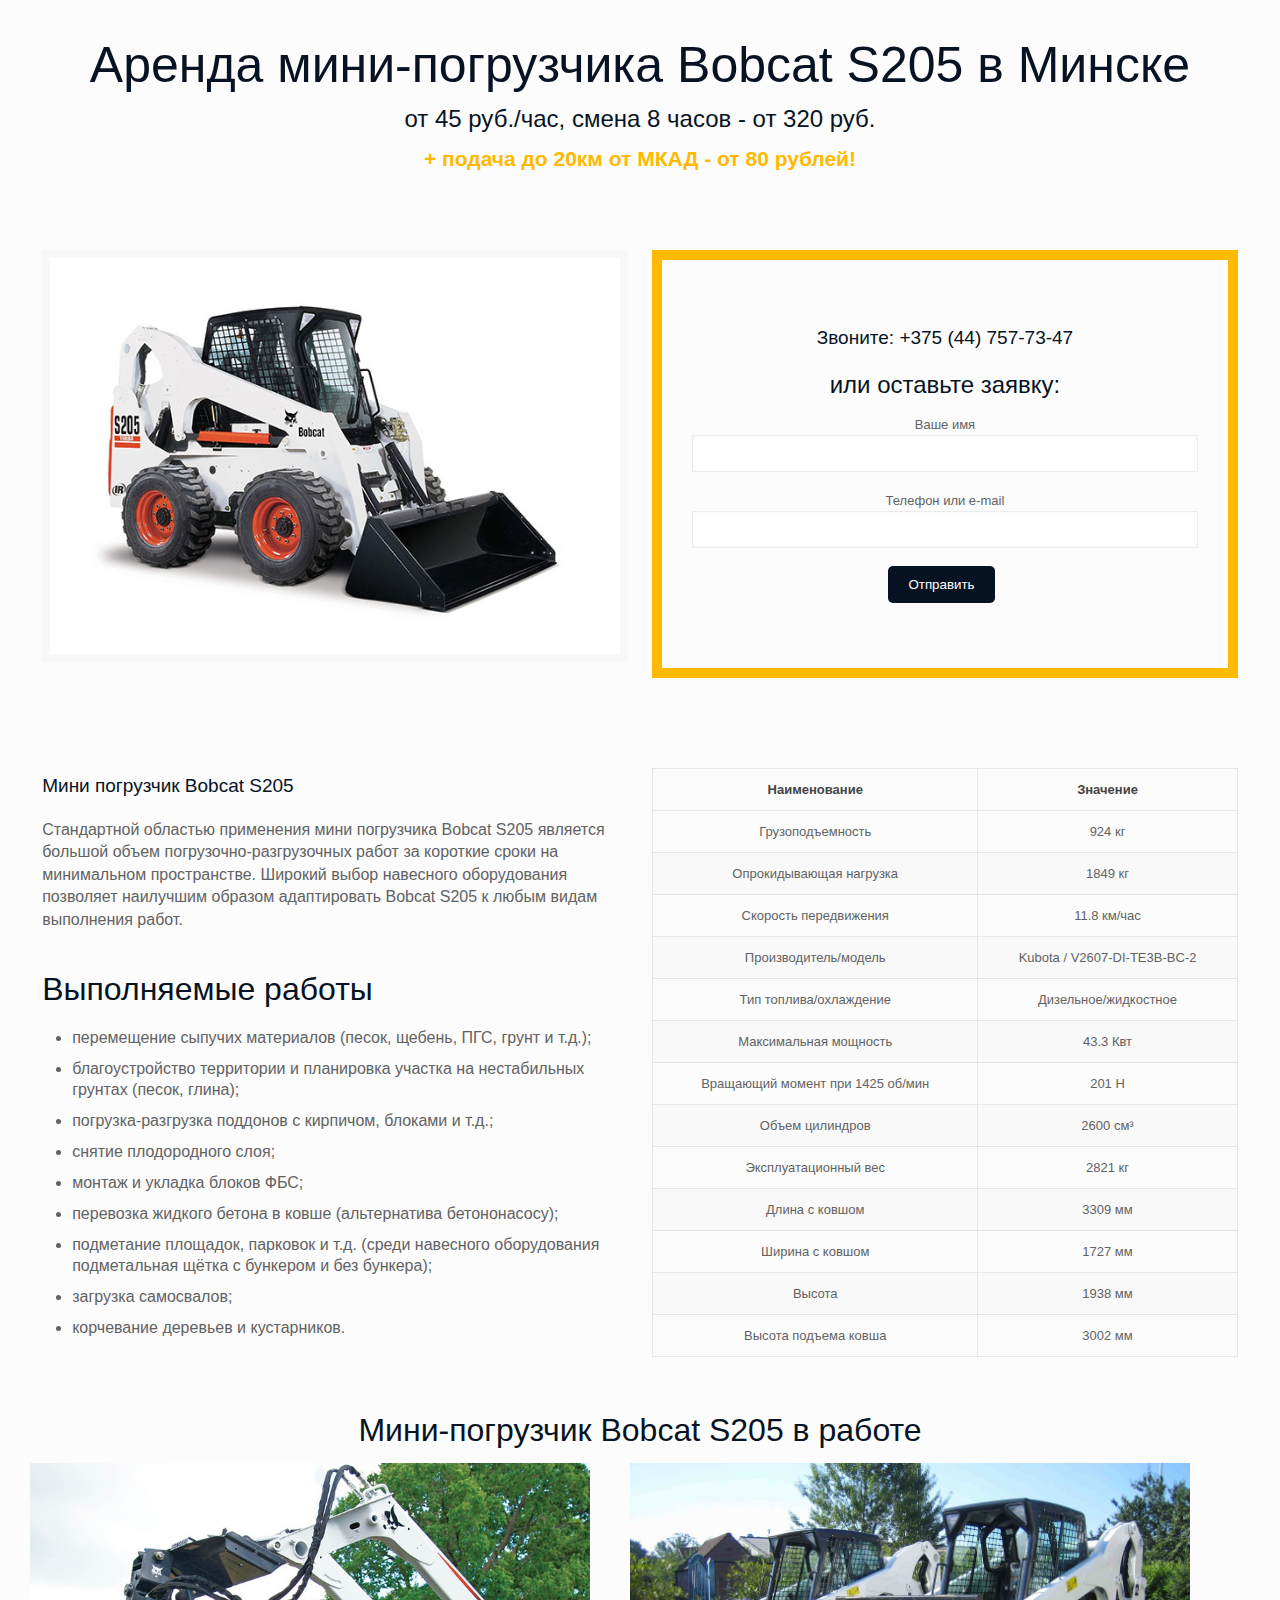
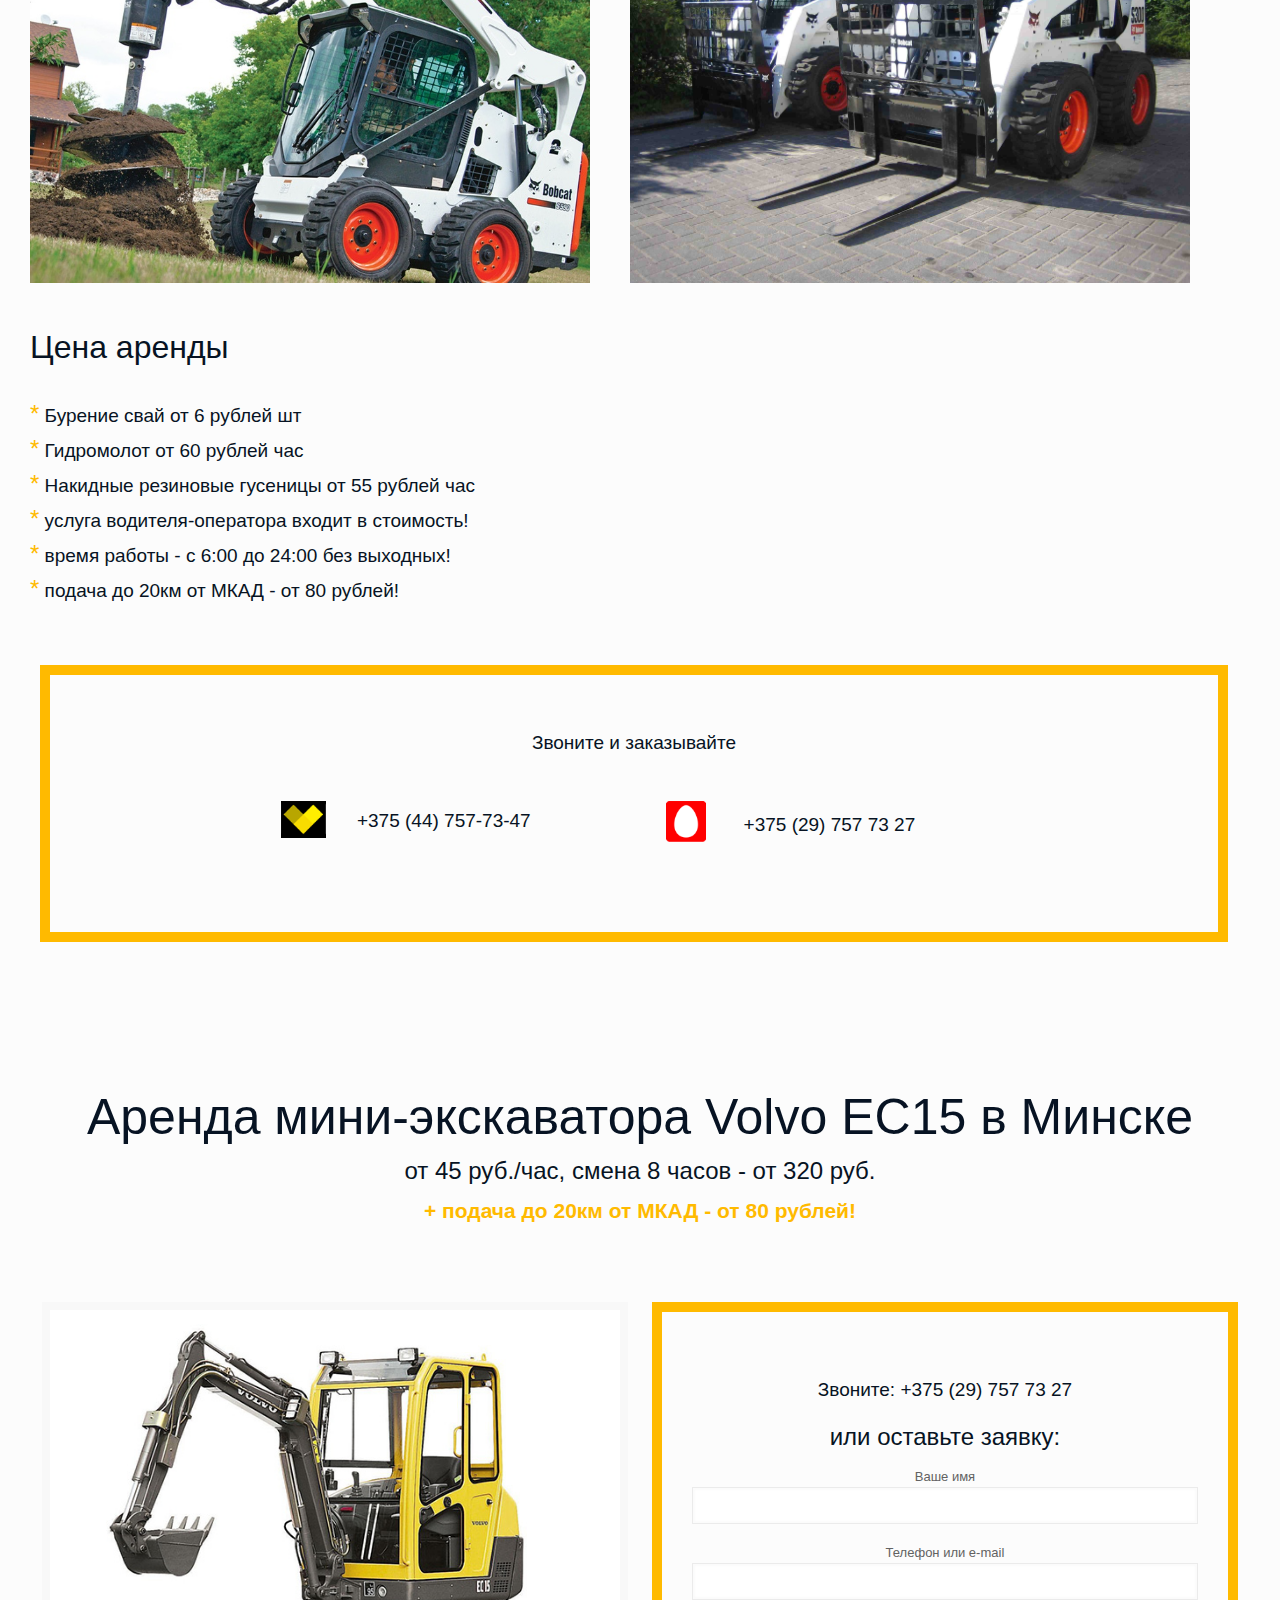
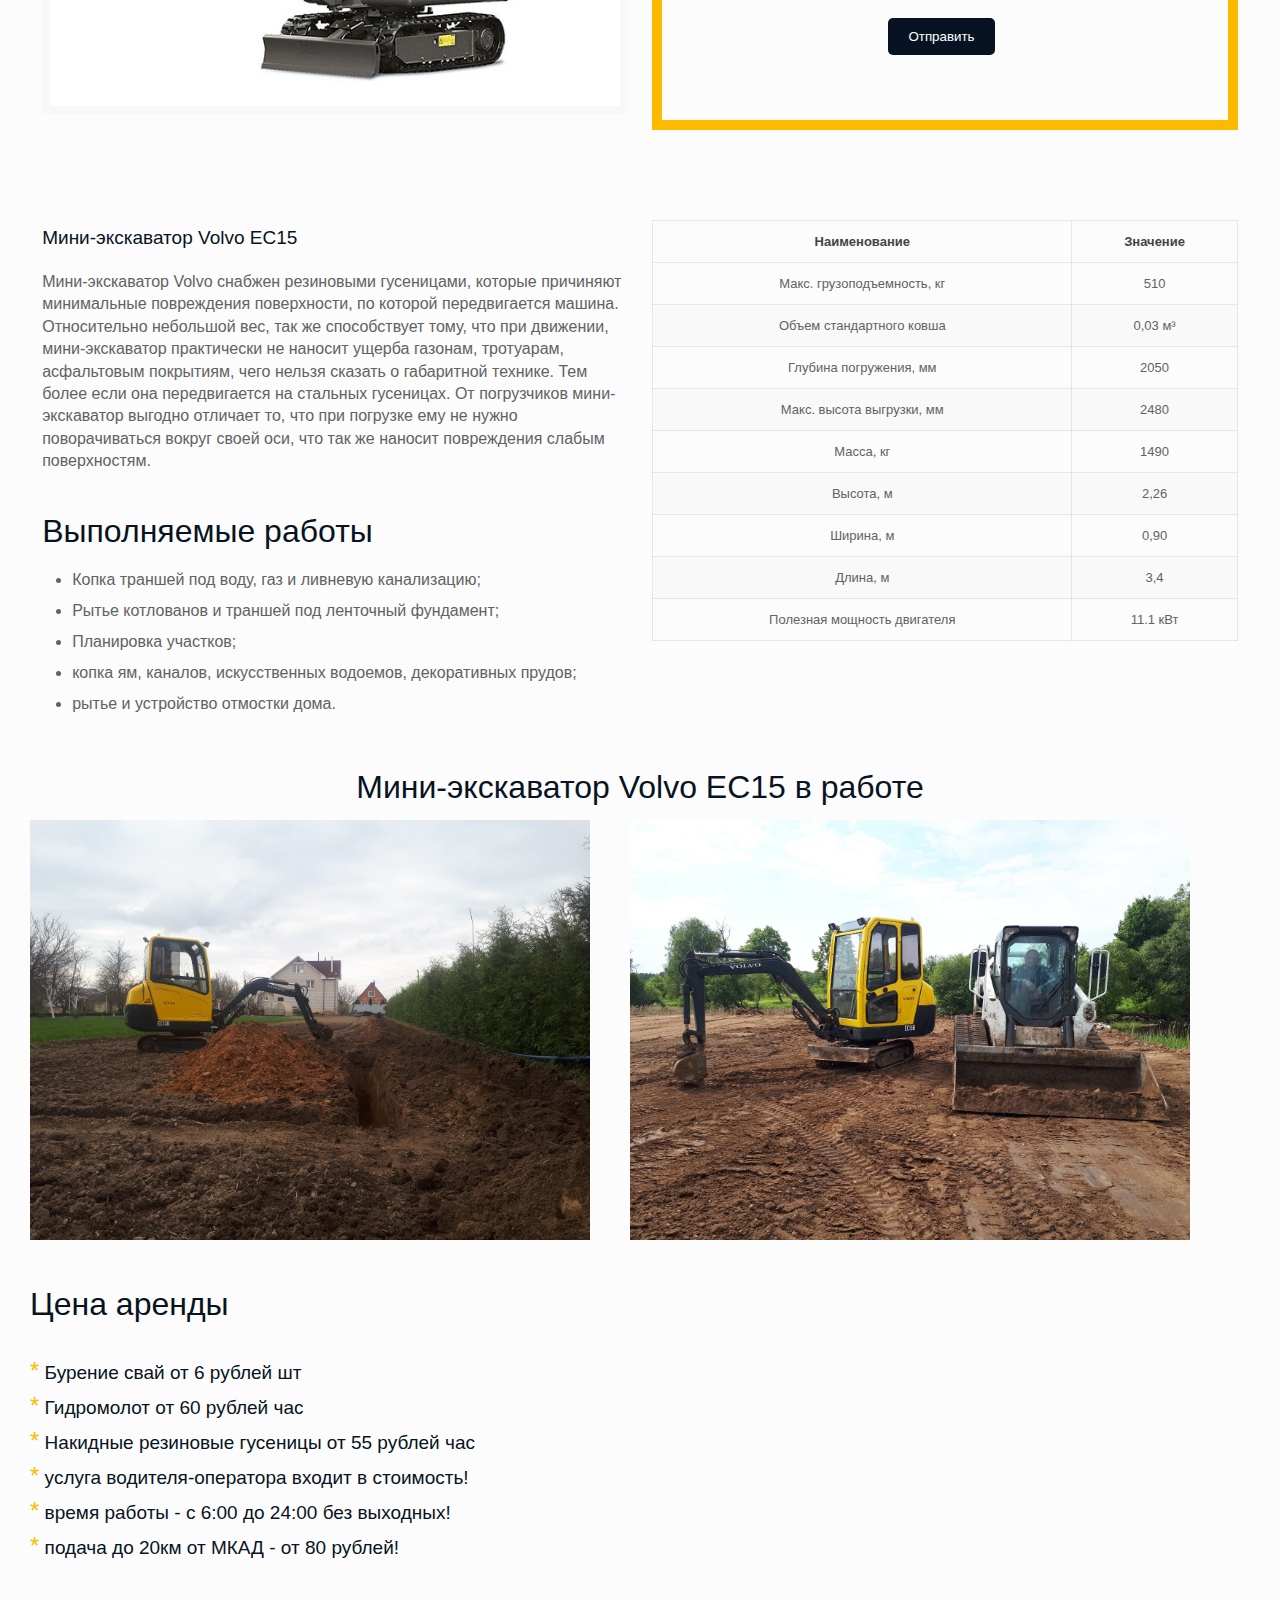
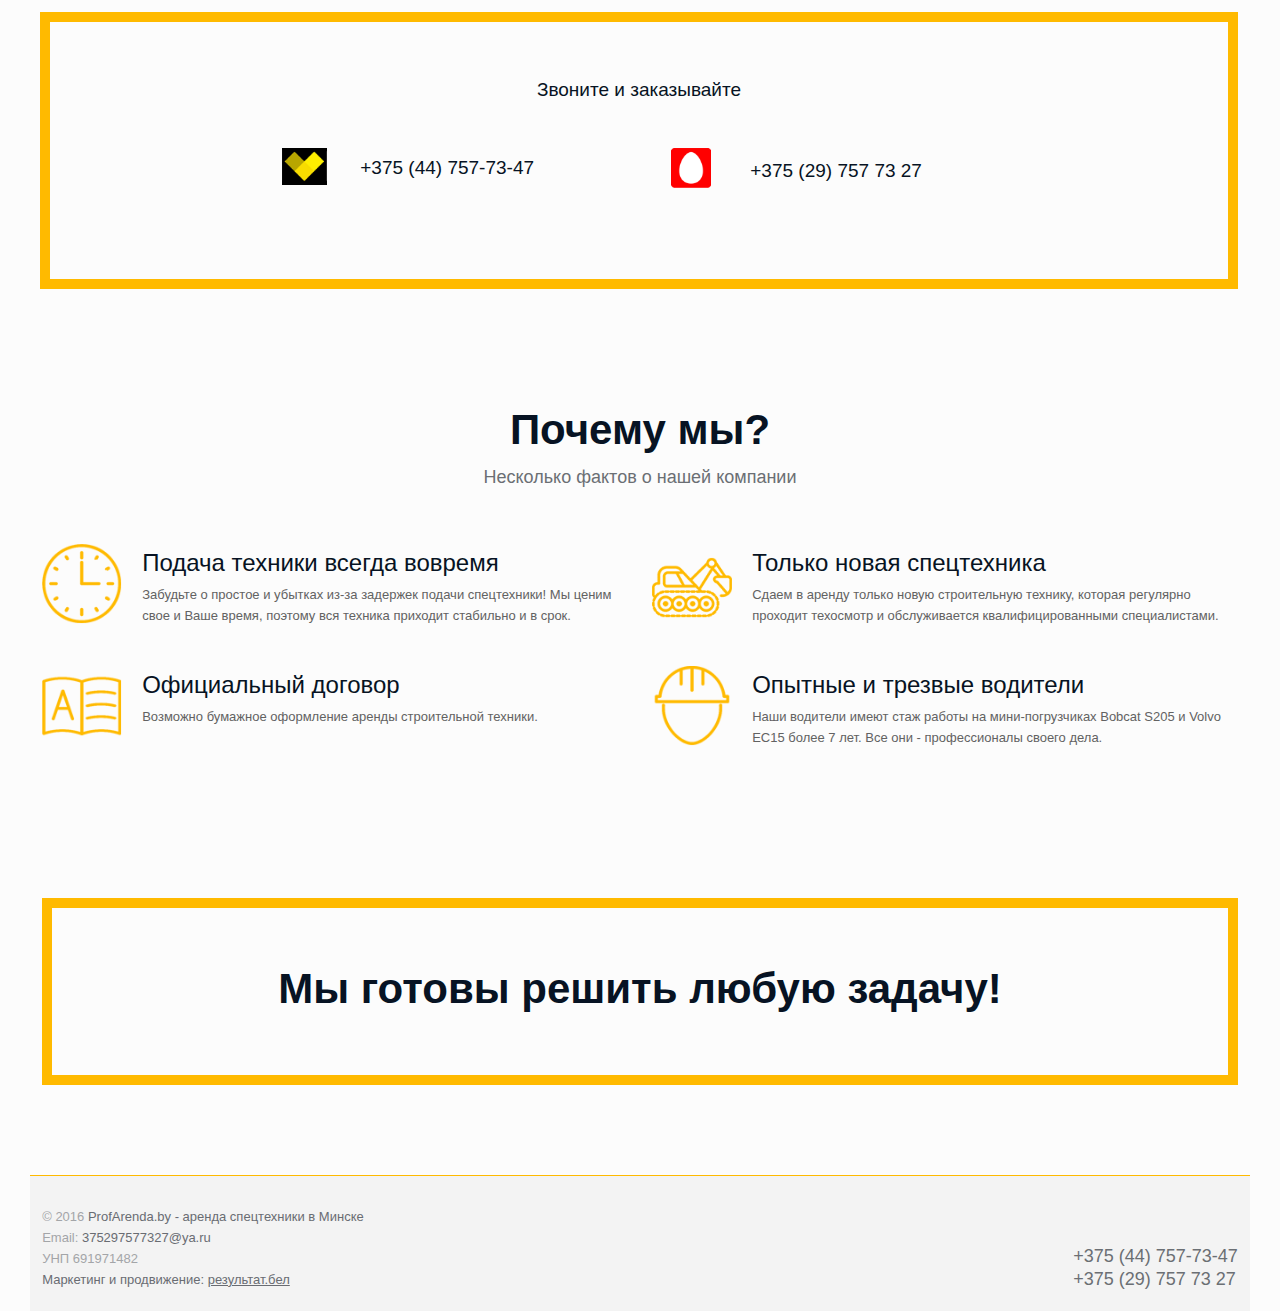
==== commit e4f6f91a: "Change phones Change images" ====
--- a/index.html
+++ b/index.html
@@ -180,16 +180,16 @@
 				f = function () {
 					n.parentNode.insertBefore(s, n);
 				};
-			s.type = "text/javascript";
+			s.type ="text/javascript";
 			s.async = true;
-			s.src = "https://mc.yandex.ru/metrika/watch.js";
-
-			if (w.opera == "[object Opera]") {
+			s.src ="https://mc.yandex.ru/metrika/watch.js";
+
+			if (w.opera =="[object Opera]") {
 				d.addEventListener("DOMContentLoaded", f, false);
 			} else {
 				f();
 			}
-		})(document, window, "yandex_metrika_callbacks");
+		})(document, window,"yandex_metrika_callbacks");
 	</script>
 	<noscript>
 		<div>
@@ -285,10 +285,10 @@
 			<div class="sections_group">
 
 				<div class="entry-content" itemprop="mainContentOfPage">
-					<div class="section    " style="padding-top:40px; padding-bottom:50px; background-color:#FCFCFC">
+					<div class="section   " style="padding-top:40px; padding-bottom:50px; background-color:#FCFCFC">
 						<div class="section_wrapper clearfix">
 							<div class="items_group clearfix">
-								<div class="column one column_column ">
+								<div class="column one column_column">
 									<div class="column_attr align_center animate" data-anim-type="fadeInDown" style="">
 										<h1>Аренда мини-погрузчика Bobcat S205 в Минске</h1>
 
@@ -297,7 +297,7 @@
 								</div>
 
 
-								<div class="column one column_fancy_heading ">
+								<div class="column one column_fancy_heading">
 									<div class="fancy_heading fancy_heading_line">
 										<div class="animate" data-anim-type="bounceIn" style="margin-top:-50px">
 											<h2 class="title" style="font-size: 21px">+ подача до 20км от МКАД - от 80 рублей!</h2>
@@ -306,16 +306,16 @@
 								</div>
 
 
-								<div class="column one-second column_image ">
+								<div class="column one-second column_image">
 									<div class="animate" data-anim-type="fadeInLeft">
 										<div class="image_frame image_item no_link scale-with-grid aligncenter has_border">
 											<div class="image_wrapper">
-												<img class="scale-with-grid" src="bobcat.jpg" alt="" width="715" height="477" />
+												<img class="scale-with-grid" src="content/img/bobcat/bobcat.jpg" alt="" width="715" height="477" />
 											</div>
 										</div>
 									</div>
 								</div>
-								<div class="column one-second column_column ">
+								<div class="column one-second column_column">
 									<div class="column_attr align_center animate" data-anim-type="fadeInRight" style="">
 										<div style="border: 10px solid #ffba00; padding: 60px 30px 50px;">
 											<h3>Звоните:
@@ -357,20 +357,20 @@
 
 
 
-					<div class="section    " style="padding-top:0px; padding-bottom:0px; background-color:">
+					<div class="section   " style="padding-top:0px; padding-bottom:0px; background-color:">
 						<div class="section_wrapper clearfix">
 							<div class="items_group clearfix">
 
 								<!--
-<div class="column one column_fancy_heading "><div class="fancy_heading fancy_heading_line"><div class="animate" data-anim-type="bounceIn"><h2 class="title">+ дополнительное оборудование</h2></div></div>
-</div><div class="column one-fourth column_icon_box "><div class="icon_box icon_position_top no_border"><div class="image_wrapper"><img src="snegometatel.png"  alt="" class="scale-with-grid" width="640" height="480"/></div><div class="desc_wrapper"></div></div>
-</div><div class="column one-fourth column_icon_box "><div class="icon_box icon_position_top no_border"><div class="image_wrapper"><img src="paletnye_vily.png"  alt="" class="scale-with-grid" width="600" height="433"/></div><div class="desc_wrapper"></div></div>
-</div><div class="column one-fourth column_icon_box "><div class="icon_box icon_position_top no_border"><div class="image_wrapper"><img src="izmelchitel_pney.png"  alt="" class="scale-with-grid" width="620" height="415"/></div><div class="desc_wrapper"></div></div>
-</div><div class="column one-fourth column_icon_box "><div class="icon_box icon_position_top no_border"><div class="image_wrapper"><img src="bur_so_chnekom.png"  alt="" class="scale-with-grid" width="640" height="480"/></div><div class="desc_wrapper"></div></div>
+<div class="column one column_fancy_heading"><div class="fancy_heading fancy_heading_line"><div class="animate" data-anim-type="bounceIn"><h2 class="title">+ дополнительное оборудование</h2></div></div>
+</div><div class="column one-fourth column_icon_box"><div class="icon_box icon_position_top no_border"><div class="image_wrapper"><img src="snegometatel.png"  alt="" class="scale-with-grid" width="640" height="480"/></div><div class="desc_wrapper"></div></div>
+</div><div class="column one-fourth column_icon_box"><div class="icon_box icon_position_top no_border"><div class="image_wrapper"><img src="paletnye_vily.png"  alt="" class="scale-with-grid" width="600" height="433"/></div><div class="desc_wrapper"></div></div>
+</div><div class="column one-fourth column_icon_box"><div class="icon_box icon_position_top no_border"><div class="image_wrapper"><img src="izmelchitel_pney.png"  alt="" class="scale-with-grid" width="620" height="415"/></div><div class="desc_wrapper"></div></div>
+</div><div class="column one-fourth column_icon_box"><div class="icon_box icon_position_top no_border"><div class="image_wrapper"><img src="bur_so_chnekom.png"  alt="" class="scale-with-grid" width="640" height="480"/></div><div class="desc_wrapper"></div></div>
 </div>
 -->
 
-								<div class="column one-second column_column ">
+								<div class="column one-second column_column">
 									<div class="column_attr" style="">
 										<h3>Мини погрузчик Bobcat S205</h3>
 
@@ -398,7 +398,7 @@
 
 									</div>
 								</div>
-								<div class="column one-second column_column ">
+								<div class="column one-second column_column">
 									<div class="column_attr" style="">
 
 
@@ -473,73 +473,71 @@
 									</div>
 								</div>
 							</div>
-							<h3 style="margin: 0px 0px 15px 0px; font-size: 32px; text-align: center;">Видео Bobcat S205 в работе</h3>
+							<h3 style="margin: 0px 0px 15px 0px; font-size: 32px; text-align: center;">Мини-погрузчик Bobcat S205 в работе</h3>
 							<div style="float:left; margin-right: 40px">
-								<iframe width="560" height="315" src="https://www.youtube.com/embed/YWFP5QPPVds" frameborder="0" allowfullscreen></iframe>
+								<img src="content/img/bobcat/bobcat-1.jpg" width="560" alt="">
+								<!-- <iframe width="560" height="315" src="https://www.youtube.com/embed/YWFP5QPPVds" frameborder="0" allowfullscreen></iframe> -->
 							</div>
 							<div>
-								<iframe width="560" height="315" src="https://www.youtube.com/embed/6wI4SPQDd0c" frameborder="0" allowfullscreen></iframe>
+								<img src="content/img/bobcat/bobcat-2.jpg" width="560" alt="">
+								<!-- <iframe width="560" height="315" src="https://www.youtube.com/embed/6wI4SPQDd0c" frameborder="0" allowfullscreen></iframe> -->
 							</div>
 
 							<div class="one-second">
 								<h3 style="margin: 40px 0px 35px 0px; font-size: 32px">Цена аренды</h3>
 								<!-- <h4 style="color: #FFBA00; font-size: 28px; margin: 5px 0px 20px 0px">от 45 руб./час, смена 8 часов - от 320 руб.</h4> -->
 
-								<h4 class="title " style="font-size: 19px; color: #071323; margin: 5px 0px 0px 0px ">
+								<h4 class="title" style="font-size: 19px; color: #071323; margin: 5px 0px 0px 0px">
 									<span style="color: #FFBA00; font-size:
-									24px ">*</span> Бурение свай от 6 рублей шт</h4>
-								<h4 class="title " style="font-size: 19px; color: #071323; margin: 5px 0px 0px 0px ">
+									24px">*</span> Бурение свай от 6 рублей шт</h4>
+								<h4 class="title" style="font-size: 19px; color: #071323; margin: 5px 0px 0px 0px">
 									<span style="color: #FFBA00; font-size:
-									24px ">*</span> Гидромолот от 60 рублей час</h4>
-								<h4 class="title " style="font-size: 19px; color: #071323; margin: 5px 0px 0px 0px ">
+									24px">*</span> Гидромолот от 60 рублей час</h4>
+								<h4 class="title" style="font-size: 19px; color: #071323; margin: 5px 0px 0px 0px">
 									<span style="color: #FFBA00; font-size:
-									24px ">*</span> Накидные резиновые гусеницы от 55 рублей час</h4>
-								<h4 class="title " style="font-size: 19px; color: #071323; margin: 5px 0px 0px 0px ">
+									24px">*</span> Накидные резиновые гусеницы от 55 рублей час</h4>
+								<h4 class="title" style="font-size: 19px; color: #071323; margin: 5px 0px 0px 0px">
 									<span style="color: #FFBA00; font-size:
-									24px ">*</span> услуга водителя-оператора входит в стоимость!</h4>
-								<h4 class="title " style="font-size: 19px; color: #071323; margin: 5px 0px 0px 0px ">
+									24px">*</span> услуга водителя-оператора входит в стоимость!</h4>
+								<h4 class="title" style="font-size: 19px; color: #071323; margin: 5px 0px 0px 0px">
 									<span style="color: #FFBA00; font-size:
-									24px ">*</span> время работы - с 6:00 до 24:00 без выходных!</h4>
-								<h4 class="title " style="font-size: 19px; color: #071323; margin: 5px 0px 50px 0px ">
+									24px">*</span> время работы - с 6:00 до 24:00 без выходных!</h4>
+								<h4 class="title" style="font-size: 19px; color: #071323; margin: 5px 0px 50px 0px">
 									<span style="color: #FFBA00; font-size:
-									24px ">*</span> подача до 20км от МКАД - от 80 рублей!
+									24px">*</span> подача до 20км от МКАД - от 80 рублей!
 								</h4>
 							</div>
 
 
 
-							<div class="entry-content " itemprop="mainContentOfPage ">
-								<div class="section " style="padding-top:0px; padding-bottom:0px; background-color: ">
-									<div class="section_wrapper clearfix ">
-										<div class="column one column_column ">
-											<div class="column_attr align_center " style=" ">
-												<div style="border: 10px solid #ffba00; padding: 40px 10px 40px; 10px; margin: height: 100%; min-width: 210px; min-width:75%;
-							    margin-left: -2px ">
-
-													<h3 style="margin: 10px 0px 40px 0px; ">Звоните и заказывайте</h3>
-													<div style="float: left; width: 48%; min-width: 250px; height:90px; text-align: center; ">
-
-														<div style="float: left; min-width: 65px; width: 40%; text-align:right ">&nbsp;</div>
-														<div style="float: left; min-width: 224px; width: 49%; text-align: center; padding-right:10% ">
-															<img style="display:block " src="velcom.png " width="45 " height="46 " alt=" ">
-															<div style="font-size:100 %;margin-top:-35px; margin-left:21% ">
+							<div class="entry-content" itemprop="mainContentOfPage">
+								<div class="section" style="padding-top:0px; padding-bottom:0px; background-color:">
+									<div class="section_wrapper clearfix">
+										<div class="column one column_column">
+											<div class="column_attr align_center" style="">
+												<div style="border: 10px solid #ffba00; padding: 40px 10px 40px; margin: 10px; height: 100%; min-width: 210px; min-width:75%; margin-left: -2px">
+													<h3 style="margin: 10px 0px 40px 0px;">Звоните и заказывайте</h3>
+													<div style="float: left; width: 48%; min-width: 250px; height:90px; text-align: center;">
+
+														<div style="float: left; min-width: 65px; width: 40%; text-align:right">&nbsp;</div>
+														<div style="float: left; min-width: 224px; width: 49%; text-align: center; padding-right:10%">
+															<img style="display:block" src="content/img/phone/velcom.png" width="45" height="46" alt="">
+															<div style="font-size:100%; margin-top:-35px; margin-left:21%;">
 																<h3>+375 (44) 757-73-47</h3>
 															</div>
-															<!--
-<h3 style="margin: 5px 0px 0px 0px "><a href="tel:+375(44)7577347 ">+375 (44) 757-73-47</a></h3>-->
-														</div>
-													</div>
-
-													<div style="float: left; width: 48%; min-width: 250px; height:90px; text-align: center; ">
-														<div style="float: left; min-width: 15px; width: 10%; text-align:center; ">&nbsp;</div>
-														<div style="float: left; min-width: 224px; width: 49%; padding-right:10% ">
-															<img style="display:block " src="mts.png " width="40 " height="42 " alt=" ">
-															<div style="font-size:100%;margin-top:-35px; margin-left:21% ">
+														</div>
+													</div>
+
+													<div style="float: left; width: 48%; min-width: 250px; height:90px; text-align: center;">
+														<div style="float: left; min-width: 15px; width: 10%; text-align:center;">&nbsp;</div>
+														<div style="float: left; min-width: 224px; width: 49%; padding-right:10%">
+															<img style="display:block" src="content/img/phone/mts.png" width="40" height="42" alt="">
+															<div style="font-size:100%;margin-top:-35px; margin-left:21%">
 																<h3>+375 (29) 757 73 27</h3>
 															</div>
 														</div>
 													</div>
-													<div style="height:1px; width:100%; clear:both; ">
+													<div style="height:1px; width:100%; clear:both;">
 													</div>
 												</div>
 											</div>
@@ -548,68 +546,65 @@
 								</div>
 							</div>
 
-							<a name="JCB "></a>
-							<!-- .sections_group -->
-							<div class="sections_group ">
-
-								<div class="entry-content " itemprop="mainContentOfPage ">
-									<div class="section " style="padding-top:100px; padding-bottom:50px; background-color:#FCFCFC ">
-										<div class="section_wrapper clearfix ">
-											<div class="items_group clearfix ">
-												<div class="column one column_column ">
-													<div class="column_attr align_center animate " data-anim-type="fadeInDown " style=" ">
+							<div class="sections_group">
+								<div class="entry-content" itemprop="mainContentOfPage">
+									<div class="section" style="padding-top:100px; padding-bottom:50px; background-color:#FCFCFC;">
+										<div class="section_wrapper clearfix">
+											<div class="items_group clearfix">
+
+												<div class="column one column_column">
+													<div class="column_attr align_center animate" data-anim-type="fadeInDown" style="">
 														<h1>Аренда мини-экскаватора Volvo EC15 в Минске</h1>
-
 														<h4>от 45 руб./час, смена 8 часов - от 320 руб.</h4>
 													</div>
 												</div>
 
-												<div class="column one column_fancy_heading ">
-													<div class="fancy_heading fancy_heading_line ">
-														<div class="animate " data-anim-type="bounceIn " style="margin-top:-50px ">
-															<h2 class="title " style="font-size: 21px ">+ подача до 20км от МКАД - от 80 рублей!</h2>
-														</div>
-													</div>
-												</div>
-
-												<div class="column one-second column_image ">
-													<div class="animate " data-anim-type="fadeInLeft ">
-														<div class="image_frame image_item no_link scale-with-grid aligncenter has_border ">
-															<div class="image_wrapper ">
-																<img class="scale-with-grid " src="volvo.jpg " alt=" " width="715 " height="377 " />
-															</div>
-														</div>
-													</div>
-												</div>
-												<div class="column one-second column_column ">
-													<div class="column_attr align_center animate " data-anim-type="fadeInRight " style=" ">
-														<div style="border: 10px solid #ffba00; padding: 60px 30px 50px; ">
+												<div class="column one column_fancy_heading">
+													<div class="fancy_heading fancy_heading_line">
+														<div class="animate" data-anim-type="bounceIn" style="margin-top:-50px">
+															<h2 class="title" style="font-size: 21px">+ подача до 20км от МКАД - от 80 рублей!</h2>
+														</div>
+													</div>
+												</div>
+
+												<div class="column one-second column_image">
+													<div class="animate" data-anim-type="fadeInLeft">
+														<div class="image_frame image_item no_link scale-with-grid aligncenter has_border">
+															<div class="image_wrapper">
+																<img class="scale-with-grid" src="content/img/volvo/volvo.jpg" alt="" width="715" height="377" />
+															</div>
+														</div>
+													</div>
+												</div>
+												<div class="column one-second column_column">
+													<div class="column_attr align_center animate" data-anim-type="fadeInRight" style="">
+														<div style="border: 10px solid #ffba00; padding: 60px 30px 50px;">
 															<h3>Звоните:
-																<a href="tel:+375297577327 ">+375 (29) 757 73 27</a>
+																<a href="tel:+375297577327">+375 (29) 757 73 27</a>
 															</h3>
 															<h4>или оставьте заявку:</h4>
 
-															<div class="wpcf7 " id="wpcf7-f57-p107-o1 " lang="ru-RU " dir="ltr ">
-																<div class="screen-reader-response "></div>
-																<form name=" " action="form2.php " method="post " class="wpcf7-form " novalidate="novalidate ">
+															<div class="wpcf7" id="wpcf7-f57-p107-o1" lang="ru-RU" dir="ltr">
+																<div class="screen-reader-response"></div>
+																<form name="" action="form2.php" method="post" class="wpcf7-form" novalidate="novalidate">
 																	<p>Ваше имя
 																		<br />
-																		<span class="wpcf7-form-control-wrap your-name ">
-																			<input type="text " name="contact_name " value=" " size="40 " class="wpcf7-form-control wpcf7-text wpcf7-validates-as-required "
-																			    aria-required="true " aria-invalid="false " />
+																		<span class="wpcf7-form-control-wrap your-name">
+																			<input type="text" name="contact_name" value="" size="40" class="wpcf7-form-control wpcf7-text wpcf7-validates-as-required"
+																			    aria-required="true" aria-invalid="false" />
 																		</span>
 																	</p>
 																	<p>Телефон или e-mail
 																		<br />
-																		<span class="wpcf7-form-control-wrap tel-email ">
-																			<input type="text " name="contact_tel " value=" " size="40 " class="wpcf7-form-control wpcf7-text wpcf7-validates-as-required "
-																			    aria-required="true " aria-invalid="false " />
+																		<span class="wpcf7-form-control-wrap tel-email">
+																			<input type="text" name="contact_tel" value="" size="40" class="wpcf7-form-control wpcf7-text wpcf7-validates-as-required"
+																			    aria-required="true" aria-invalid="false" />
 																		</span>
 																	</p>
 																	<p>
-																		<input type="submit " value="Отправить " class="wpcf7-form-control wpcf7-submit " />
+																		<input type="submit" value="Отправить" class="wpcf7-form-control wpcf7-submit" />
 																	</p>
-																	<div class="wpcf7-response-output wpcf7-display-none "></div>
+																	<div class="wpcf7-response-output wpcf7-display-none"></div>
 																</form>
 															</div>
 														</div>
@@ -621,16 +616,16 @@
 
 
 
-									<div class="section " style="padding-top:0px; padding-bottom:0px; background-color: ">
-										<div class="section_wrapper clearfix ">
-											<div class="items_group clearfix ">
-
-											</div>
-											<div class="column one-second column_column ">
-												<div class="column_attr " style=" ">
+									<div class="section" style="padding-top:0px; padding-bottom:0px; background-color:">
+										<div class="section_wrapper clearfix">
+											<div class="items_group clearfix">
+
+											</div>
+											<div class="column one-second column_column">
+												<div class="column_attr" style="">
 													<h3>Мини-экскаватор Volvo EC15</h3>
 
-													<p style="color: #626262; font-size: 16px; line-height:140% ">
+													<p style="color: #626262; font-size: 16px; line-height:140%">
 														Мини-экскаватор Volvo снабжен резиновыми гусеницами, которые причиняют минимальные повреждения поверхности, по которой передвигается
 														машина. Относительно небольшой вес, так же способствует тому, что при движении, мини-экскаватор практически
 														не наносит ущерба газонам, тротуарам, асфальтовым покрытиям, чего нельзя сказать о габаритной технике. Тем
@@ -638,8 +633,8 @@
 														при погрузке ему не нужно поворачиваться вокруг своей оси, что так же наносит повреждения слабым поверхностям.
 													</p>
 
-													<h3 style="margin: 40px 0px 20px 0px; font-size: 32px; ">Выполняемые работы</h3>
-													<ul style="color: #626262; font-size: 16px ">
+													<h3 style="margin: 40px 0px 20px 0px; font-size: 32px;">Выполняемые работы</h3>
+													<ul style="color: #626262; font-size: 16px">
 														<li>Копка траншей под воду, газ и ливневую канализацию;</li>
 														<li>Рытье котлованов и траншей под ленточный фундамент;</li>
 														<li>Планировка участков;</li>
@@ -649,11 +644,11 @@
 
 												</div>
 											</div>
-											<div class="column one-second column_column ">
-												<div class="column_attr " style=" ">
-
-
-													<table class="table ">
+											<div class="column one-second column_column">
+												<div class="column_attr" style="">
+
+
+													<table class="table">
 														<thead>
 															<tr>
 																<th>Наименование</th>
@@ -703,71 +698,73 @@
 
 												</div>
 											</div>
-											<h3 style="margin: 0px 0px 15px 0px; font-size: 32px; clear: both; text-align: center; ">Видео Volvo EC15 в работе</h3>
-											<div style="float:left; margin-right: 40px ">
-												<iframe width="580 " height="326 " src="https://www.youtube.com/embed/XwtrowH8LJI?rel=0 " frameborder="0 " allowfullscreen></iframe>
+											<h3 style="margin: 0px 0px 15px 0px; font-size: 32px; clear: both; text-align: center;">Мини-экскаватор Volvo EC15 в работе</h3>
+											<div style="float:left; margin-right: 40px">
+												<img src="content/img/volvo/volvo-1.jpg" width="560" alt="">
+												<!-- <iframe width="580" height="326" src="https://www.youtube.com/embed/XwtrowH8LJI?rel=0" frameborder="0" allowfullscreen></iframe> -->
 											</div>
 											<div>
-												<iframe width="580 " height="326 " src="https://www.youtube.com/embed/op0Rfijj6uw?rel=0 " frameborder="0 " allowfullscreen></iframe>
+												<img src="content/img/volvo/volvo-2.jpg" width="560" alt="">
+												<!-- <iframe width="580" height="326" src="https://www.youtube.com/embed/op0Rfijj6uw?rel=0" frameborder="0" allowfullscreen></iframe> -->
 											</div>
 
 
 											<div class="one-second">
 												<h3 style="margin: 40px 0px 35px 0px; font-size: 32px">Цена аренды</h3>
 												<!-- <h4 style="color: #FFBA00; font-size: 28px; margin: 5px 0px 20px 0px">от 45 руб./час, смена 8 часов - от 320 руб.</h4> -->
-											
-												<h4 class="title " style="font-size: 19px; color: #071323; margin: 5px 0px 0px 0px ">
+
+												<h4 class="title" style="font-size: 19px; color: #071323; margin: 5px 0px 0px 0px">
 													<span style="color: #FFBA00; font-size:
-																				24px ">*</span> Бурение свай от 6 рублей шт</h4>
-												<h4 class="title " style="font-size: 19px; color: #071323; margin: 5px 0px 0px 0px ">
+																				24px">*</span> Бурение свай от 6 рублей шт</h4>
+												<h4 class="title" style="font-size: 19px; color: #071323; margin: 5px 0px 0px 0px">
 													<span style="color: #FFBA00; font-size:
-																				24px ">*</span> Гидромолот от 60 рублей час</h4>
-												<h4 class="title " style="font-size: 19px; color: #071323; margin: 5px 0px 0px 0px ">
+																				24px">*</span> Гидромолот от 60 рублей час</h4>
+												<h4 class="title" style="font-size: 19px; color: #071323; margin: 5px 0px 0px 0px">
 													<span style="color: #FFBA00; font-size:
-																				24px ">*</span> Накидные резиновые гусеницы от 55 рублей час</h4>
-												<h4 class="title " style="font-size: 19px; color: #071323; margin: 5px 0px 0px 0px ">
+																				24px">*</span> Накидные резиновые гусеницы от 55 рублей час</h4>
+												<h4 class="title" style="font-size: 19px; color: #071323; margin: 5px 0px 0px 0px">
 													<span style="color: #FFBA00; font-size:
-																				24px ">*</span> услуга водителя-оператора входит в стоимость!</h4>
-												<h4 class="title " style="font-size: 19px; color: #071323; margin: 5px 0px 0px 0px ">
+																				24px">*</span> услуга водителя-оператора входит в стоимость!</h4>
+												<h4 class="title" style="font-size: 19px; color: #071323; margin: 5px 0px 0px 0px">
 													<span style="color: #FFBA00; font-size:
-																				24px ">*</span> время работы - с 6:00 до 24:00 без выходных!</h4>
-												<h4 class="title " style="font-size: 19px; color: #071323; margin: 5px 0px 50px 0px ">
+																				24px">*</span> время работы - с 6:00 до 24:00 без выходных!</h4>
+												<h4 class="title" style="font-size: 19px; color: #071323; margin: 5px 0px 50px 0px">
 													<span style="color: #FFBA00; font-size:
-																				24px ">*</span> подача до 20км от МКАД - от 80 рублей!
+																				24px">*</span> подача до 20км от МКАД - от 80 рублей!
 												</h4>
 											</div>
 
 
-											<div class="entry-content " itemprop="mainContentOfPage ">
-												<div class="section " style="padding-top:0px; padding-bottom:0px; background-color: ">
-													<div class="section_wrapper clearfix ">
-														<div class="column one column_column ">
-															<div class="column_attr align_center " style=" ">
+											<div class="entry-content" itemprop="mainContentOfPage">
+												<div class="section" style="padding-top:0px; padding-bottom:0px; background-color:">
+													<div class="section_wrapper clearfix">
+														<div class="column one column_column">
+															<div class="column_attr align_center" style="">
 																<div style="border: 10px solid #ffba00; padding: 40px 10px 40px; 10px; margin: height: 100%; min-width: 210px;
-														    min-width:75%; margin-left: -2px ">
-
-																	<h3 style="margin: 10px 0px 40px 0px; ">Звоните и заказывайте</h3>
-																	<div style="float: left; width: 48%; min-width: 250px; height:90px; text-align: center; ">
-
-																		<div style="float: left; min-width: 65px; width: 40%; text-align:right ">&nbsp;</div>
-																		<div style="float: left; min-width: 224px; width: 49%; text-align: center; padding-right:10% ">
-																			<img style="display:block " src="velcom.png " width="45 " height="46 " alt=" ">
-																			<div style="font-size:100 %;margin-top:-35px; margin-left:21% ">
-																				<h3>+375&nbsp;(29)&nbsp;609 33 13</h3>
+														    min-width:75%; margin-left: -2px">
+
+																	<h3 style="margin: 10px 0px 40px 0px;">Звоните и заказывайте</h3>
+																	<div style="float: left; width: 48%; min-width: 250px; height:90px; text-align: center;">
+
+																		<div style="float: left; min-width: 65px; width: 40%; text-align:right">&nbsp;</div>
+																		<div style="float: left; min-width: 224px; width: 49%; text-align: center; padding-right:10%">
+																			<img style="display:block" src="content/img/phone/velcom.png" width="45" height="46" alt="">
+																			<div style="font-size:100%; margin-top:-35px; margin-left:21%">
+																				<h3>+375 (44) 757-73-47</h3>
 																			</div>
 																		</div>
 																	</div>
 
-																	<div style="float: left; width: 48%; min-width: 250px; height:90px; text-align: center; ">
-																		<div style="float: left; min-width: 15px; width: 10%; text-align:center; ">&nbsp;</div>
-																		<div style="float: left; min-width: 224px; width: 49%; padding-right:10% ">
-																			<img style="display:block " src="mts.png " width="40 " height="42 " alt=" ">
-																			<div style="font-size:100%;margin-top:-35px; margin-left:21% ">
-																				<h3>+375&nbsp;(29)&nbsp;264 55 73</h3>
+																	<div style="float: left; width: 48%; min-width: 250px; height:90px; text-align: center;">
+																		<div style="float: left; min-width: 15px; width: 10%; text-align:center;">&nbsp;</div>
+																		<div style="float: left; min-width: 224px; width: 49%; padding-right:10%">
+																			<img style="display:block" src="content/img/phone/mts.png" width="40" height="42" alt="">
+																			<div style="font-size:100%;margin-top:-35px; margin-left:21%">
+																				<h3>+375 (29) 757 73 27</h3>
 																			</div>
 																		</div>
 																	</div>
-																	<div style="height:1px; width:100%; clear:both; ">
+																	<div style="height:1px; width:100%; clear:both;">
 
 																	</div>
 																</div>
@@ -777,63 +774,63 @@
 												</div>
 											</div>
 
-											<div class="section " style="padding-top:20px; padding-bottom:50px; background-color: ">
-												<div class="section_wrapper clearfix ">
-													<div class="items_group clearfix ">
-														<div class="column one column_column ">
-															<div class="column_attr align_center " style="margin-top: 60px ">
+											<div class="section" style="padding-top:20px; padding-bottom:50px; background-color:">
+												<div class="section_wrapper clearfix">
+													<div class="items_group clearfix">
+														<div class="column one column_column">
+															<div class="column_attr align_center" style="margin-top: 60px">
 																<h2>Почему мы?</h2>
 																<h5>Несколько фактов о нашей компании</h5>
 															</div>
 														</div>
-														<div class="column one-second column_list ">
-															<div class="list_item lists_2 clearfix ">
-																<div class="list_left list_image ">
-																	<img src="home_builder_iconbox_1.png " alt="Подача техники всегда вовремя " class="scale-with-grid " width="90
-														    " height="90 " />
+														<div class="column one-second column_list">
+															<div class="list_item lists_2 clearfix">
+																<div class="list_left list_image">
+																	<img src="home_builder_iconbox_1.png" alt="Подача техники всегда вовремя" class="scale-with-grid" width="90
+														   " height="90" />
 																</div>
-																<div class="list_right ">
+																<div class="list_right">
 																	<h4>Подача техники всегда вовремя</h4>
-																	<div class="desc ">Забудьте о простое и убытках из-за задержек подачи спецтехники! Мы ценим свое и Ваше время, поэтому вся
+																	<div class="desc">Забудьте о простое и убытках из-за задержек подачи спецтехники! Мы ценим свое и Ваше время, поэтому вся
 																		техника приходит стабильно и в срок.</div>
 																</div>
 															</div>
 														</div>
-														<div class="column one-second column_list ">
-															<div class="list_item lists_2 clearfix ">
-																<div class="list_left list_image ">
-																	<img src="home_builder_offer3.png " alt="Только новая спецтехника " class="scale-with-grid " width="102
-														    " height="87 " />
+														<div class="column one-second column_list">
+															<div class="list_item lists_2 clearfix">
+																<div class="list_left list_image">
+																	<img src="home_builder_offer3.png" alt="Только новая спецтехника" class="scale-with-grid" width="102
+														   " height="87" />
 																</div>
-																<div class="list_right ">
+																<div class="list_right">
 																	<h4>Только новая спецтехника</h4>
-																	<div class="desc ">Сдаем в аренду только новую строительную технику, которая регулярно проходит техосмотр и обслуживается квалифицированными
+																	<div class="desc">Сдаем в аренду только новую строительную технику, которая регулярно проходит техосмотр и обслуживается квалифицированными
 																		специалистами.
 																	</div>
 																</div>
 															</div>
 														</div>
-														<div class="column one-second column_list ">
-															<div class="list_item lists_2 clearfix ">
-																<div class="list_left list_image ">
-																	<img src="home_builder_iconbox_3.png " alt="Работаем по договору и вычитаем НДС " class="scale-with-grid
-														    " width="90 " height="90 " />
+														<div class="column one-second column_list">
+															<div class="list_item lists_2 clearfix">
+																<div class="list_left list_image">
+																	<img src="home_builder_iconbox_3.png" alt="Работаем по договору и вычитаем НДС" class="scale-with-grid
+														   " width="90" height="90" />
 																</div>
-																<div class="list_right ">
+																<div class="list_right">
 																	<h4>Официальный договор</h4>
-																	<div class="desc ">Возможно бумажное оформление аренды строительной техники.</div>
+																	<div class="desc">Возможно бумажное оформление аренды строительной техники.</div>
 																</div>
 															</div>
 														</div>
-														<div class="column one-second column_list ">
-															<div class="list_item lists_2 clearfix ">
-																<div class="list_left list_image ">
-																	<img src="home_builder_iconbox_4.png " alt="Профессиональные водители " class="scale-with-grid " width="90
-														    " height="90 " />
+														<div class="column one-second column_list">
+															<div class="list_item lists_2 clearfix">
+																<div class="list_left list_image">
+																	<img src="home_builder_iconbox_4.png" alt="Профессиональные водители" class="scale-with-grid" width="90
+														   " height="90" />
 																</div>
-																<div class="list_right ">
+																<div class="list_right">
 																	<h4>Опытные и трезвые водители</h4>
-																	<div class="desc ">Наши водители имеют стаж работы на мини-погрузчиках Bobcat S205 и Volvo EC15 более 7 лет. Все они - профессионалы
+																	<div class="desc">Наши водители имеют стаж работы на мини-погрузчиках Bobcat S205 и Volvo EC15 более 7 лет. Все они - профессионалы
 																		своего дела.</div>
 																</div>
 															</div>
@@ -841,53 +838,53 @@
 													</div>
 												</div>
 											</div>
-											<div class="section " style="padding-top:60px; padding-bottom:50px; background-color: ">
-												<div class="section_wrapper clearfix ">
-													<div class="items_group clearfix ">
-
-
-
-														<div class="column one column_column ">
-															<div class="column_attr align_center " style=" ">
-
-																<div style="border: 10px solid #ffba00; padding: 60px 30px 50px; ">
+											<div class="section" style="padding-top:60px; padding-bottom:50px; background-color:">
+												<div class="section_wrapper clearfix">
+													<div class="items_group clearfix">
+
+
+
+														<div class="column one column_column">
+															<div class="column_attr align_center" style="">
+
+																<div style="border: 10px solid #ffba00; padding: 60px 30px 50px;">
 
 																	<h2>Мы готовы решить любую задачу!</h2>
-																	<!-- <hr class="no_line " style="margin: 0 auto 40px; " /> -->
-
-
-																	<!-- <form name=" " action="form2.php " method="post " class="wpcf7-form " novalidate="novalidate ">
-												<div style="margin:0 25% 0 25%; width:50% ">
-
-
-													<div style="float:left; margin: 0 0 0 0 ">Ваше имя
+																	<!-- <hr class="no_line" style="margin: 0 auto 40px;" /> -->
+
+
+																	<!-- <form name="" action="form2.php" method="post" class="wpcf7-form" novalidate="novalidate">
+												<div style="margin:0 25% 0 25%; width:50%">
+
+
+													<div style="float:left; margin: 0 0 0 0">Ваше имя
 														<br />
-														<span class=" ">
-															<input type="text " name="contact_name " value=" " size="30 " />
+														<span class="">
+															<input type="text" name="contact_name" value="" size="30" />
 														</span>
 													</div>
-													<div style="float:left; margin-left:40px ">&nbsp;</div>
-													<div style="float:left ">Телефон или e-mail
+													<div style="float:left; margin-left:40px">&nbsp;</div>
+													<div style="float:left">Телефон или e-mail
 														<br />
-														<span class="wpcf7-form-control-wrap tel-email ">
-															<input type="text " name="contact_tel " value=" " size="30 " class="wpcf7-form-control wpcf7-text wpcf7-validates-as-required "
-															    aria-required="true " aria-invalid="false " />
+														<span class="wpcf7-form-control-wrap tel-email">
+															<input type="text" name="contact_tel" value="" size="30" class="wpcf7-form-control wpcf7-text wpcf7-validates-as-required"
+															    aria-required="true" aria-invalid="false" />
 														</span>
 													</div>
 
-													<br style="clear: both " />
-													<div style="margin:20px 25% 0 25%; width:50% ">
-														<input type="submit " value="Обсудить проект " class="wpcf7-form-control wpcf7-submit " />
-													</div>
-
-												</div>
-												<div class="wpcf7-response-output wpcf7-display-none "></div>
+													<br style="clear: both" />
+													<div style="margin:20px 25% 0 25%; width:50%">
+														<input type="submit" value="Обсудить проект" class="wpcf7-form-control wpcf7-submit" />
+													</div>
+
+												</div>
+												<div class="wpcf7-response-output wpcf7-display-none"></div>
 											</form> -->
 
 
 																	<!--
-<a class="button button_large button_js " href="/ "    style=" background-color:#071323 !important; color:#ffffff;
-														    "  ><span class="button_label ">Обсудим проект?</span></a> -->
+<a class="button button_large button_js" href="/"    style=" background-color:#071323 !important; color:#ffffff;
+														   "  ><span class="button_label">Обсудим проект?</span></a> -->
 																</div>
 
 															</div>
@@ -895,9 +892,9 @@
 													</div>
 												</div>
 											</div>
-											<div class="section the_content no_content ">
-												<div class="section_wrapper ">
-													<div class="the_content_wrapper "></div>
+											<div class="section the_content no_content">
+												<div class="section_wrapper">
+													<div class="the_content_wrapper"></div>
 												</div>
 											</div>
 										</div>
@@ -906,27 +903,27 @@
 								</div>
 							</div>
 
-							<footer id="Footer " class="clearfix ">
-
-								<div class="footer_copy ">
-									<div class="container ">
-										<div class="column one ">
+							<footer id="Footer" class="clearfix">
+
+								<div class="footer_copy">
+									<div class="container">
+										<div class="column one">
 
 											<!-- Copyrights -->
 											<div>&copy; 2016
-												<a href="http://profarenda.by/ ">ProfArenda.by - аренда спецтехники в Минске</a>
+												<a href="http://profarenda.by/">ProfArenda.by - аренда спецтехники в Минске</a>
 												<br /> Email:
-												<a href="mailto:375297577327@ya.ru ">375297577327@ya.ru</a>
+												<a href="mailto:375297577327@ya.ru">375297577327@ya.ru</a>
 												<br /> УНП 691971482
 												<br />
-												<a style="cursor: default; text-decoration:none " target="_blank " href="http://результат.бел ">Маркетинг и продвижение:</a>
-												<a style="text-decoration:underline " target="_blank " href="http://результат.бел ">результат.бел</a>
-											</div>
-											<div style="float:right; margin-top:-50px ">
-												<h5 style="margin: 5px 0px 0px 0px; ">
-													<a style="color: #6B6F74 " href="tel:+375447577347 ">+375 (44) 757-73-47</a>
+												<a style="cursor: default; text-decoration:none" target="_blank" href="http://результат.бел">Маркетинг и продвижение:</a>
+												<a style="text-decoration:underline" target="_blank" href="http://результат.бел">результат.бел</a>
+											</div>
+											<div style="float:right; margin-top:-50px">
+												<h5 style="margin: 5px 0px 0px 0px;">
+													<a style="color: #6B6F74" href="tel:+375447577347">+375 (44) 757-73-47</a>
 													<br />
-													<a style="color: #6B6F74; " href="tel:+375297577327 ">+375 (29) 757 73 27</a>
+													<a style="color: #6B6F74;" href="tel:+375297577327">+375 (29) 757 73 27</a>
 												</h5>
 											</div>
 
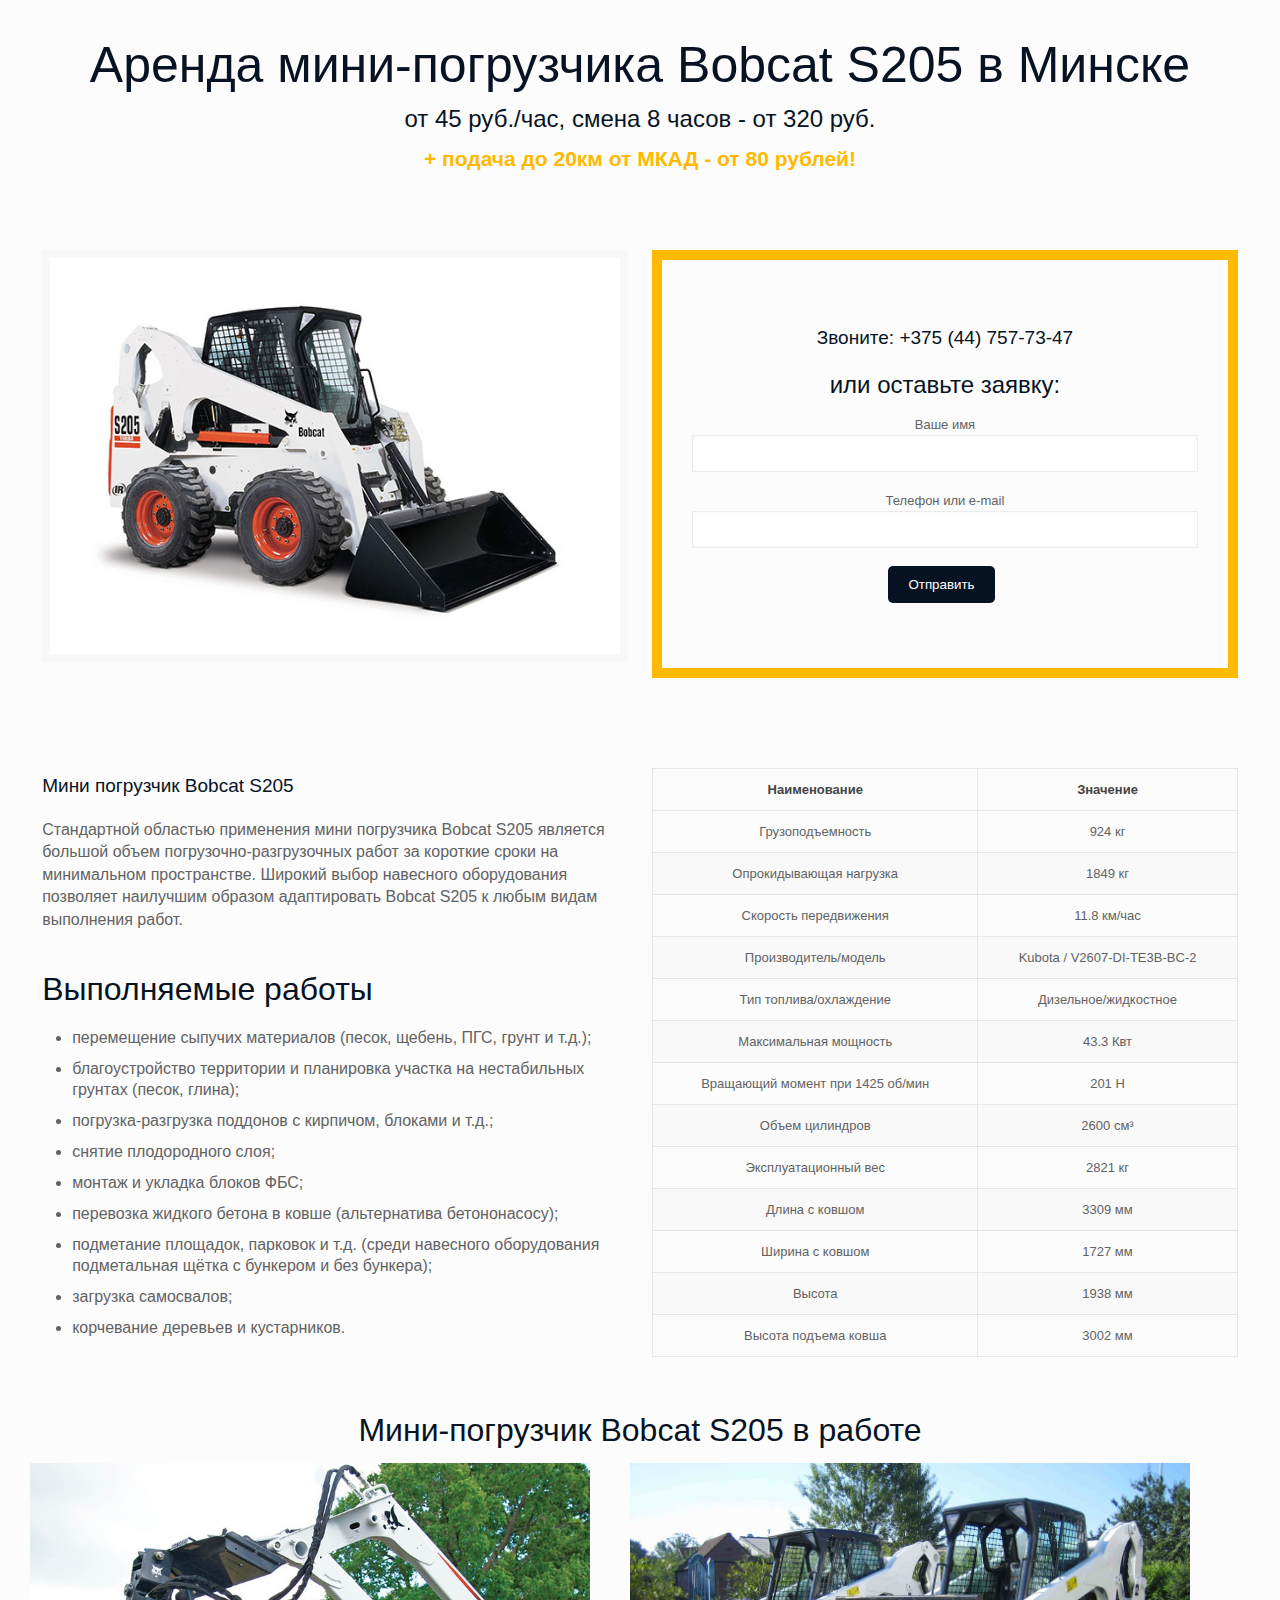
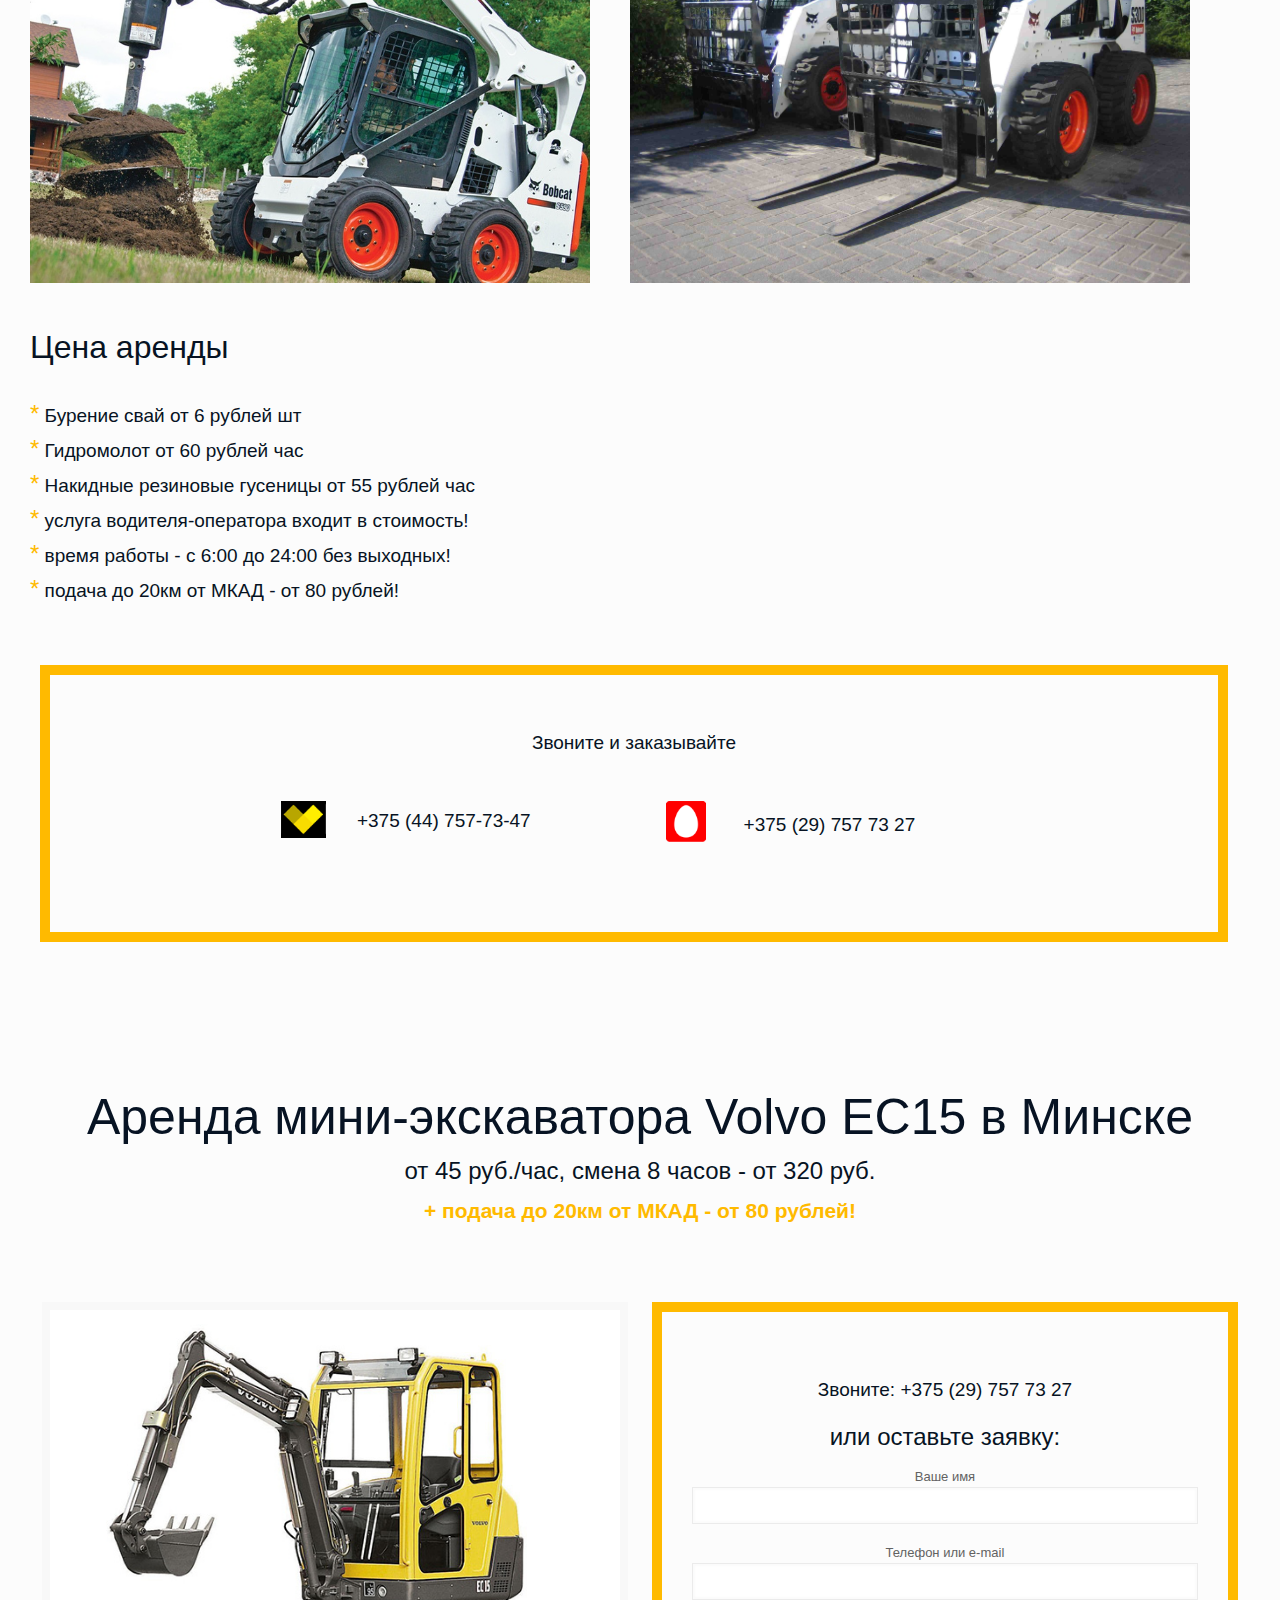
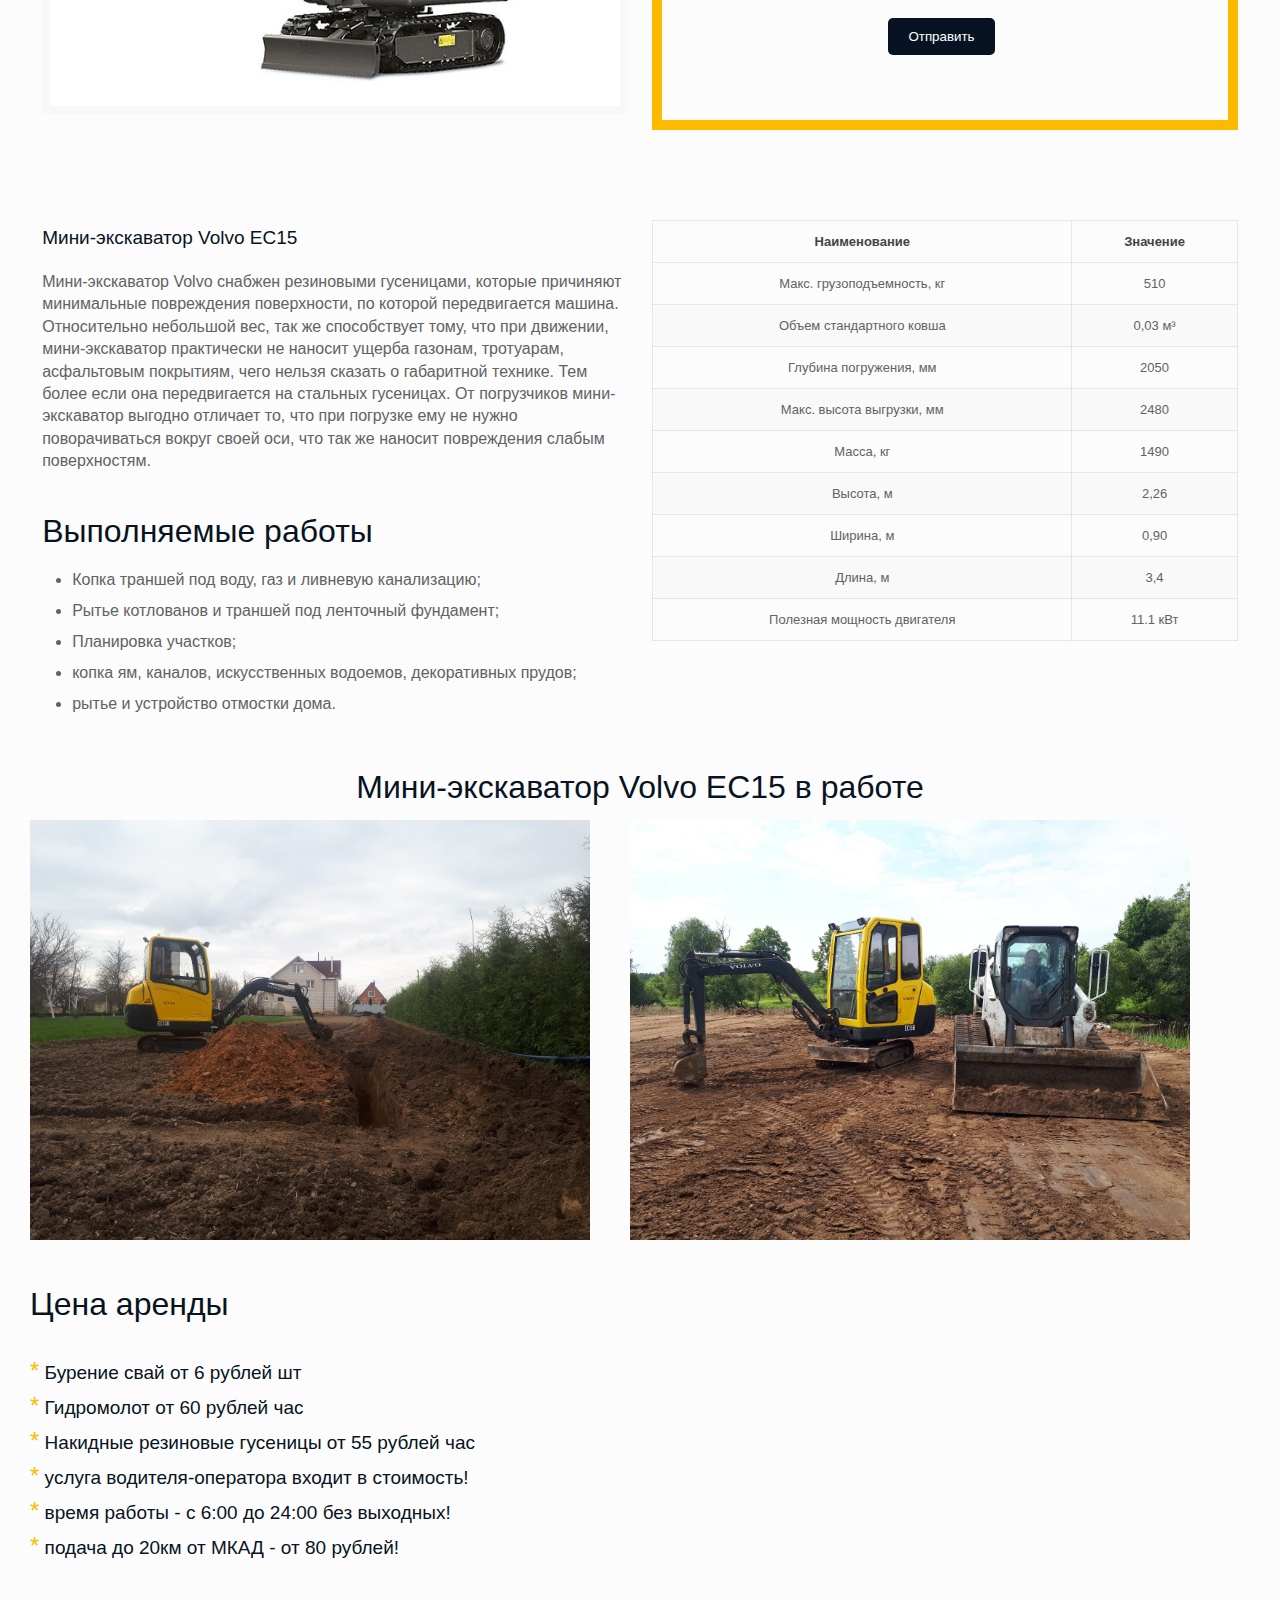
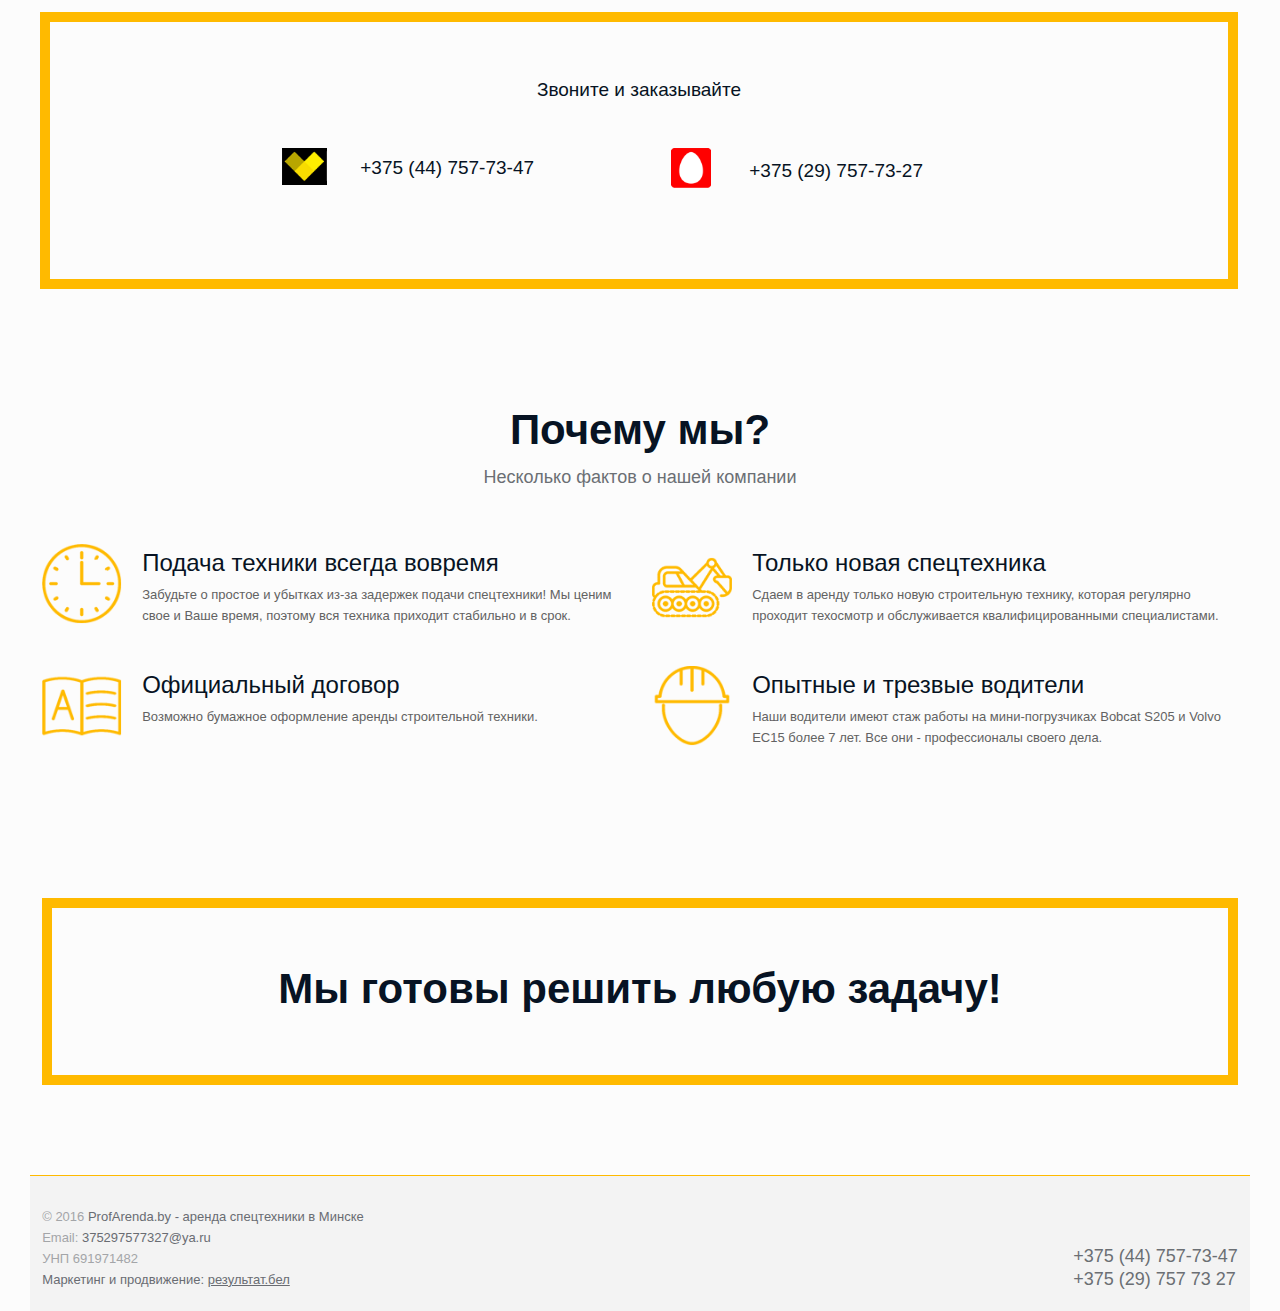
==== commit 77f5bb43: "Fixed phone tel:" ====
--- a/index.html
+++ b/index.html
@@ -180,16 +180,16 @@
 				f = function () {
 					n.parentNode.insertBefore(s, n);
 				};
-			s.type ="text/javascript";
+			s.type = "text/javascript";
 			s.async = true;
-			s.src ="https://mc.yandex.ru/metrika/watch.js";
-
-			if (w.opera =="[object Opera]") {
+			s.src = "https://mc.yandex.ru/metrika/watch.js";
+
+			if (w.opera == "[object Opera]") {
 				d.addEventListener("DOMContentLoaded", f, false);
 			} else {
 				f();
 			}
-		})(document, window,"yandex_metrika_callbacks");
+		})(document, window, "yandex_metrika_callbacks");
 	</script>
 	<noscript>
 		<div>
@@ -218,70 +218,11 @@
 
 <!-- body -->
 
-<body class="page page-id-103 page-child parent-pageid-98 page-template-default  color-custom style-default layout-full-width nice-scroll-on mobile-tb-left no-content-padding header-classic minimalist-header sticky-header sticky-white ab-hide subheader-both-center">
-
-	<!-- mfn_hook_top -->
-	<!-- mfn_hook_top -->
-
-
-	<!-- #Wrapper -->
-	<div id="Wrapper">
-
-
-
-		<!-- #Header_bg -->
-		<div id="Header_wrapper">
-
-			<!-- #Header -->
-			<header id="Header">
-
-
-
-				<!-- .header_placeholder 4sticky  -->
-				<div class="header_placeholder"></div>
-
-				<div id="Top_bar">
-
-					<div class="container">
-						<div class="column one">
-
-							<div class="top_bar_left clearfix loading">
-
-								<!-- .logo -->
-								<div class="logo">
-								</div>
-
-
-
-								<div class="secondary_menu_wrapper">
-									<!-- #secondary-menu -->
-								</div>
-
-								<div class="banner_wrapper">
-								</div>
-
-								<div class="search_wrapper">
-
-								</div>
-
-							</div>
-
-						</div>
-					</div>
-				</div>
-		</div>
-		</header>
-
-
-	</div>
-
-	<!-- mfn_hook_content_before -->
-	<!-- mfn_hook_content_before -->
-	<!-- #Content -->
+<body class="page page-id-103 page-child parent-pageid-98 page-template-default color-custom style-default layout-full-width nice-scroll-on mobile-tb-left no-content-padding header-classic minimalist-header sticky-header sticky-white ab-hide subheader-both-center">
+
 	<div id="Content">
 		<div class="content_wrapper clearfix">
 
-			<!-- .sections_group -->
 			<div class="sections_group">
 
 				<div class="entry-content" itemprop="mainContentOfPage">
@@ -289,7 +230,7 @@
 						<div class="section_wrapper clearfix">
 							<div class="items_group clearfix">
 								<div class="column one column_column">
-									<div class="column_attr align_center animate" data-anim-type="fadeInDown" style="">
+									<div class="column_attr align_center animate" data-anim-type="fadeInDown">
 										<h1>Аренда мини-погрузчика Bobcat S205 в Минске</h1>
 
 										<h4>от 45 руб./час, смена 8 часов - от 320 руб.</h4>
@@ -316,14 +257,12 @@
 									</div>
 								</div>
 								<div class="column one-second column_column">
-									<div class="column_attr align_center animate" data-anim-type="fadeInRight" style="">
+									<div class="column_attr align_center animate" data-anim-type="fadeInRight">
 										<div style="border: 10px solid #ffba00; padding: 60px 30px 50px;">
 											<h3>Звоните:
 												<a href="tel:+375447577347">+375 (44) 757-73-47</a>
 											</h3>
 											<h4>или оставьте заявку:</h4>
-
-
 
 											<div class="wpcf7" id="wpcf7-f57-p107-o1" lang="ru-RU" dir="ltr">
 												<div class="screen-reader-response"></div>
@@ -357,28 +296,17 @@
 
 
 
-					<div class="section   " style="padding-top:0px; padding-bottom:0px; background-color:">
+					<div class="section" style="padding-top:0px; padding-bottom:0px;">
 						<div class="section_wrapper clearfix">
 							<div class="items_group clearfix">
 
-								<!--
-<div class="column one column_fancy_heading"><div class="fancy_heading fancy_heading_line"><div class="animate" data-anim-type="bounceIn"><h2 class="title">+ дополнительное оборудование</h2></div></div>
-</div><div class="column one-fourth column_icon_box"><div class="icon_box icon_position_top no_border"><div class="image_wrapper"><img src="snegometatel.png"  alt="" class="scale-with-grid" width="640" height="480"/></div><div class="desc_wrapper"></div></div>
-</div><div class="column one-fourth column_icon_box"><div class="icon_box icon_position_top no_border"><div class="image_wrapper"><img src="paletnye_vily.png"  alt="" class="scale-with-grid" width="600" height="433"/></div><div class="desc_wrapper"></div></div>
-</div><div class="column one-fourth column_icon_box"><div class="icon_box icon_position_top no_border"><div class="image_wrapper"><img src="izmelchitel_pney.png"  alt="" class="scale-with-grid" width="620" height="415"/></div><div class="desc_wrapper"></div></div>
-</div><div class="column one-fourth column_icon_box"><div class="icon_box icon_position_top no_border"><div class="image_wrapper"><img src="bur_so_chnekom.png"  alt="" class="scale-with-grid" width="640" height="480"/></div><div class="desc_wrapper"></div></div>
-</div>
--->
-
 								<div class="column one-second column_column">
-									<div class="column_attr" style="">
+									<div class="column_attr">
 										<h3>Мини погрузчик Bobcat S205</h3>
 
 										<p style="color: #626262; font-size: 16px; line-height:140%">Стандартной областью применения мини погрузчика Bobcat S205 является большой объем погрузочно-разгрузочных работ
 											за короткие сроки на минимальном пространстве. Широкий выбор навесного оборудования позволяет наилучшим образом
 											адаптировать Bobcat S205 к любым видам выполнения работ. </p>
-
-
 
 										<h3 style="margin: 40px 0px 20px 0px; font-size: 32px;">Выполняемые работы</h3>
 										<ul style="color: #626262; font-size: 16px">
@@ -393,14 +321,10 @@
 											<li>корчевание деревьев и кустарников.</li>
 										</ul>
 
-
-
-
 									</div>
 								</div>
 								<div class="column one-second column_column">
-									<div class="column_attr" style="">
-
+									<div class="column_attr">
 
 										<table border="0" style="width:100%">
 											<thead>
@@ -467,8 +391,6 @@
 												</tr>
 											</tbody>
 										</table>
-
-
 
 									</div>
 								</div>
@@ -508,13 +430,11 @@
 								</h4>
 							</div>
 
-
-
 							<div class="entry-content" itemprop="mainContentOfPage">
-								<div class="section" style="padding-top:0px; padding-bottom:0px; background-color:">
+								<div class="section" style="padding-top:0px; padding-bottom:0px;">
 									<div class="section_wrapper clearfix">
 										<div class="column one column_column">
-											<div class="column_attr align_center" style="">
+											<div class="column_attr align_center">
 												<div style="border: 10px solid #ffba00; padding: 40px 10px 40px; margin: 10px; height: 100%; min-width: 210px; min-width:75%; margin-left: -2px">
 													<h3 style="margin: 10px 0px 40px 0px;">Звоните и заказывайте</h3>
 													<div style="float: left; width: 48%; min-width: 250px; height:90px; text-align: center;">
@@ -523,7 +443,9 @@
 														<div style="float: left; min-width: 224px; width: 49%; text-align: center; padding-right:10%">
 															<img style="display:block" src="content/img/phone/velcom.png" width="45" height="46" alt="">
 															<div style="font-size:100%; margin-top:-35px; margin-left:21%;">
-																<h3>+375 (44) 757-73-47</h3>
+																<h3>
+																	<a href="tel:+375(44)7577347">+375 (44) 757-73-47</a>
+																</h3>
 															</div>
 														</div>
 													</div>
@@ -533,7 +455,9 @@
 														<div style="float: left; min-width: 224px; width: 49%; padding-right:10%">
 															<img style="display:block" src="content/img/phone/mts.png" width="40" height="42" alt="">
 															<div style="font-size:100%;margin-top:-35px; margin-left:21%">
-																<h3>+375 (29) 757 73 27</h3>
+																<h3>
+																	<a href="tel:+375 (29) 757-73-27">+375 (29) 757 73 27</a>
+																</h3>
 															</div>
 														</div>
 													</div>
@@ -553,7 +477,7 @@
 											<div class="items_group clearfix">
 
 												<div class="column one column_column">
-													<div class="column_attr align_center animate" data-anim-type="fadeInDown" style="">
+													<div class="column_attr align_center animate" data-anim-type="fadeInDown">
 														<h1>Аренда мини-экскаватора Volvo EC15 в Минске</h1>
 														<h4>от 45 руб./час, смена 8 часов - от 320 руб.</h4>
 													</div>
@@ -577,7 +501,7 @@
 													</div>
 												</div>
 												<div class="column one-second column_column">
-													<div class="column_attr align_center animate" data-anim-type="fadeInRight" style="">
+													<div class="column_attr align_center animate" data-anim-type="fadeInRight">
 														<div style="border: 10px solid #ffba00; padding: 60px 30px 50px;">
 															<h3>Звоните:
 																<a href="tel:+375297577327">+375 (29) 757 73 27</a>
@@ -614,15 +538,13 @@
 										</div>
 									</div>
 
-
-
-									<div class="section" style="padding-top:0px; padding-bottom:0px; background-color:">
+									<div class="section" style="padding-top:0px; padding-bottom:0px;">
 										<div class="section_wrapper clearfix">
 											<div class="items_group clearfix">
 
 											</div>
 											<div class="column one-second column_column">
-												<div class="column_attr" style="">
+												<div class="column_attr">
 													<h3>Мини-экскаватор Volvo EC15</h3>
 
 													<p style="color: #626262; font-size: 16px; line-height:140%">
@@ -645,7 +567,7 @@
 												</div>
 											</div>
 											<div class="column one-second column_column">
-												<div class="column_attr" style="">
+												<div class="column_attr">
 
 
 													<table class="table">
@@ -736,10 +658,10 @@
 
 
 											<div class="entry-content" itemprop="mainContentOfPage">
-												<div class="section" style="padding-top:0px; padding-bottom:0px; background-color:">
+												<div class="section" style="padding-top:0px; padding-bottom:0px;">
 													<div class="section_wrapper clearfix">
 														<div class="column one column_column">
-															<div class="column_attr align_center" style="">
+															<div class="column_attr align_center">
 																<div style="border: 10px solid #ffba00; padding: 40px 10px 40px; 10px; margin: height: 100%; min-width: 210px;
 														    min-width:75%; margin-left: -2px">
 
@@ -750,7 +672,9 @@
 																		<div style="float: left; min-width: 224px; width: 49%; text-align: center; padding-right:10%">
 																			<img style="display:block" src="content/img/phone/velcom.png" width="45" height="46" alt="">
 																			<div style="font-size:100%; margin-top:-35px; margin-left:21%">
-																				<h3>+375 (44) 757-73-47</h3>
+																				<h3>
+																					<a href="tel:+375 (44)7577347">+375 (44) 757-73-47</a>
+																				</h3>
 																			</div>
 																		</div>
 																	</div>
@@ -760,7 +684,9 @@
 																		<div style="float: left; min-width: 224px; width: 49%; padding-right:10%">
 																			<img style="display:block" src="content/img/phone/mts.png" width="40" height="42" alt="">
 																			<div style="font-size:100%;margin-top:-35px; margin-left:21%">
-																				<h3>+375 (29) 757 73 27</h3>
+																				<h3>
+																					<a href="tel:+375(29)7577327">+375 (29) 757-73-27</a>
+																				</h3>
 																			</div>
 																		</div>
 																	</div>
@@ -774,7 +700,7 @@
 												</div>
 											</div>
 
-											<div class="section" style="padding-top:20px; padding-bottom:50px; background-color:">
+											<div class="section" style="padding-top:20px; padding-bottom:50px;">
 												<div class="section_wrapper clearfix">
 													<div class="items_group clearfix">
 														<div class="column one column_column">
@@ -786,8 +712,8 @@
 														<div class="column one-second column_list">
 															<div class="list_item lists_2 clearfix">
 																<div class="list_left list_image">
-																	<img src="home_builder_iconbox_1.png" alt="Подача техники всегда вовремя" class="scale-with-grid" width="90
-														   " height="90" />
+																	<img src="home_builder_iconbox_1.png" alt="Подача техники всегда вовремя" class="scale-with-grid" width="90" height="90"
+																	/>
 																</div>
 																<div class="list_right">
 																	<h4>Подача техники всегда вовремя</h4>
@@ -799,8 +725,7 @@
 														<div class="column one-second column_list">
 															<div class="list_item lists_2 clearfix">
 																<div class="list_left list_image">
-																	<img src="home_builder_offer3.png" alt="Только новая спецтехника" class="scale-with-grid" width="102
-														   " height="87" />
+																	<img src="home_builder_offer3.png" alt="Только новая спецтехника" class="scale-with-grid" width="102" height="87" />
 																</div>
 																<div class="list_right">
 																	<h4>Только новая спецтехника</h4>
@@ -813,8 +738,8 @@
 														<div class="column one-second column_list">
 															<div class="list_item lists_2 clearfix">
 																<div class="list_left list_image">
-																	<img src="home_builder_iconbox_3.png" alt="Работаем по договору и вычитаем НДС" class="scale-with-grid
-														   " width="90" height="90" />
+																	<img src="home_builder_iconbox_3.png" alt="Работаем по договору и вычитаем НДС" class="scale-with-grid" width="90" height="90"
+																	/>
 																</div>
 																<div class="list_right">
 																	<h4>Официальный договор</h4>
@@ -825,8 +750,7 @@
 														<div class="column one-second column_list">
 															<div class="list_item lists_2 clearfix">
 																<div class="list_left list_image">
-																	<img src="home_builder_iconbox_4.png" alt="Профессиональные водители" class="scale-with-grid" width="90
-														   " height="90" />
+																	<img src="home_builder_iconbox_4.png" alt="Профессиональные водители" class="scale-with-grid" width="90" height="90" />
 																</div>
 																<div class="list_right">
 																	<h4>Опытные и трезвые водители</h4>
@@ -838,53 +762,15 @@
 													</div>
 												</div>
 											</div>
-											<div class="section" style="padding-top:60px; padding-bottom:50px; background-color:">
+											<div class="section" style="padding-top:60px; padding-bottom:50px;">
 												<div class="section_wrapper clearfix">
 													<div class="items_group clearfix">
 
-
-
 														<div class="column one column_column">
-															<div class="column_attr align_center" style="">
+															<div class="column_attr align_center">
 
 																<div style="border: 10px solid #ffba00; padding: 60px 30px 50px;">
-
 																	<h2>Мы готовы решить любую задачу!</h2>
-																	<!-- <hr class="no_line" style="margin: 0 auto 40px;" /> -->
-
-
-																	<!-- <form name="" action="form2.php" method="post" class="wpcf7-form" novalidate="novalidate">
-												<div style="margin:0 25% 0 25%; width:50%">
-
-
-													<div style="float:left; margin: 0 0 0 0">Ваше имя
-														<br />
-														<span class="">
-															<input type="text" name="contact_name" value="" size="30" />
-														</span>
-													</div>
-													<div style="float:left; margin-left:40px">&nbsp;</div>
-													<div style="float:left">Телефон или e-mail
-														<br />
-														<span class="wpcf7-form-control-wrap tel-email">
-															<input type="text" name="contact_tel" value="" size="30" class="wpcf7-form-control wpcf7-text wpcf7-validates-as-required"
-															    aria-required="true" aria-invalid="false" />
-														</span>
-													</div>
-
-													<br style="clear: both" />
-													<div style="margin:20px 25% 0 25%; width:50%">
-														<input type="submit" value="Обсудить проект" class="wpcf7-form-control wpcf7-submit" />
-													</div>
-
-												</div>
-												<div class="wpcf7-response-output wpcf7-display-none"></div>
-											</form> -->
-
-
-																	<!--
-<a class="button button_large button_js" href="/"    style=" background-color:#071323 !important; color:#ffffff;
-														   "  ><span class="button_label">Обсудим проект?</span></a> -->
 																</div>
 
 															</div>
@@ -934,6 +820,11 @@
 							</footer>
 
 						</div>
+					</div>
+				</div>
+			</div>
+		</div>
+	</div>
 </body>
 
 </html>